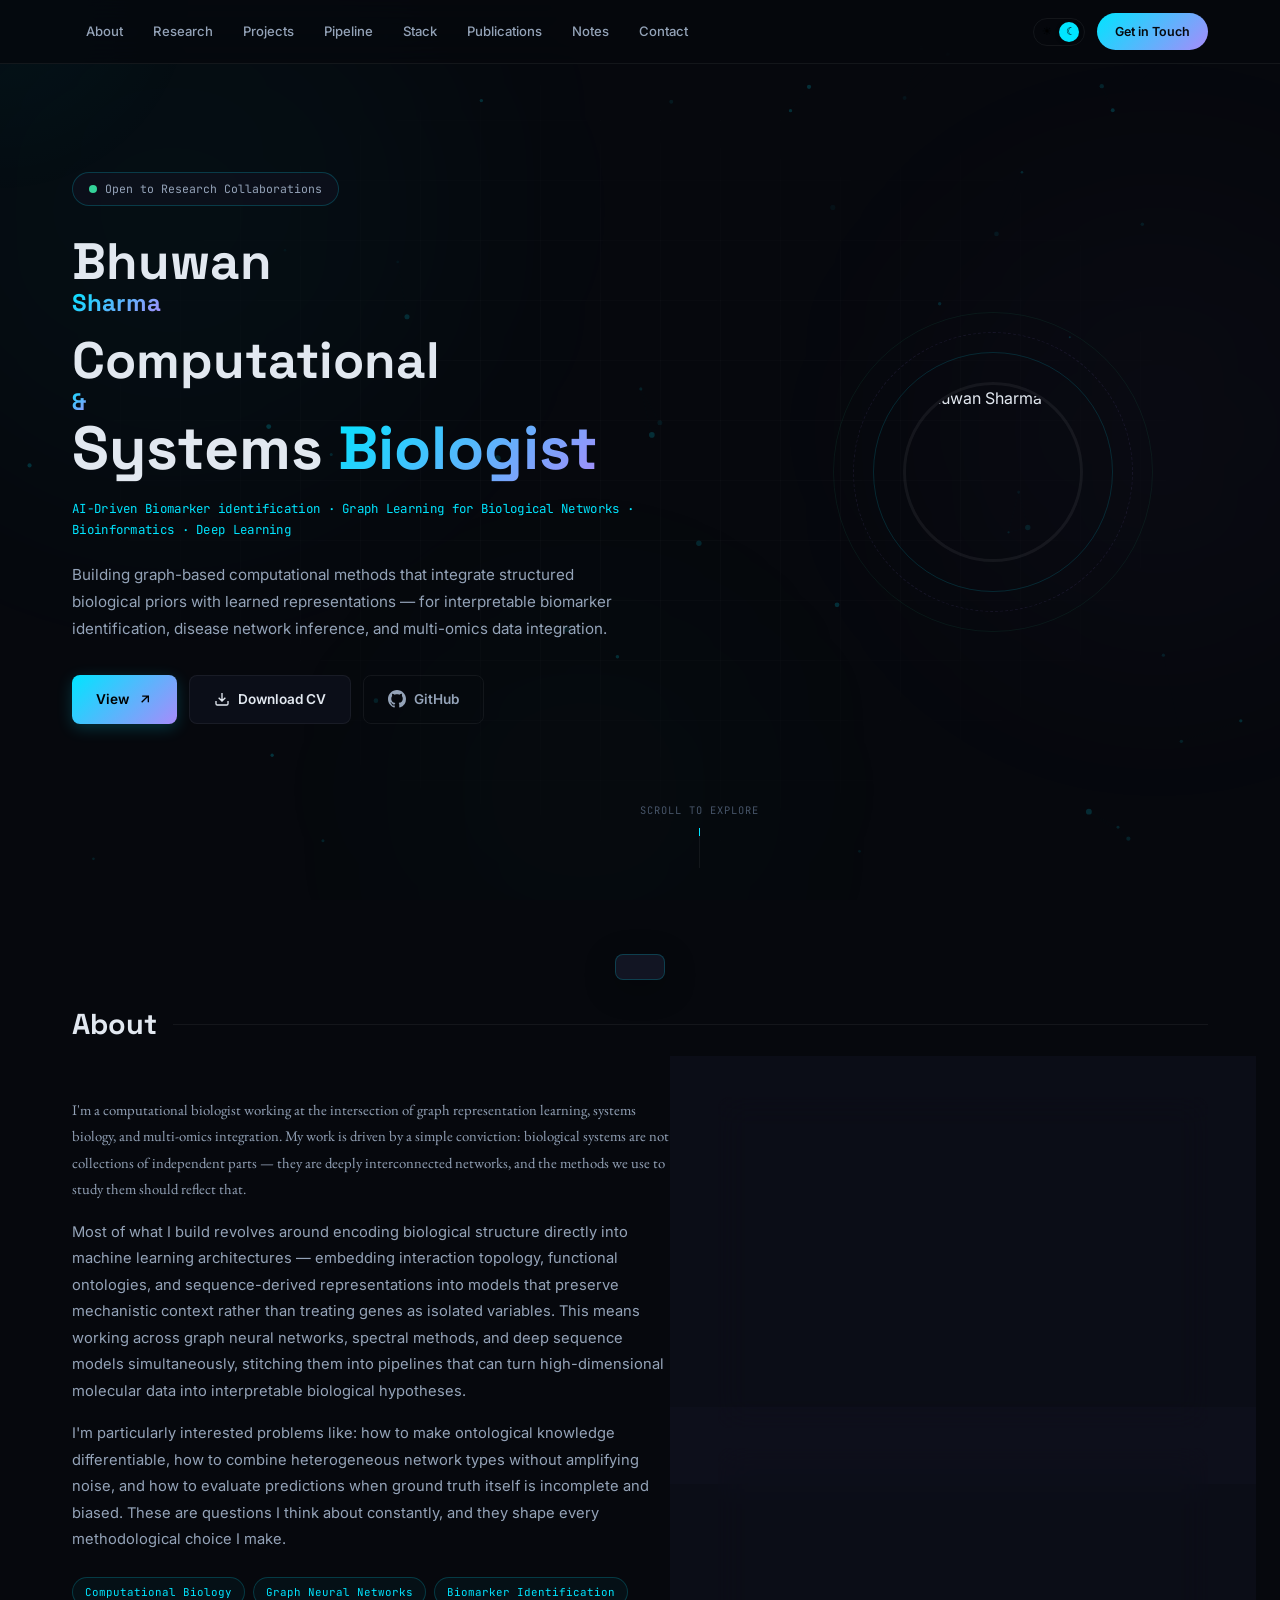
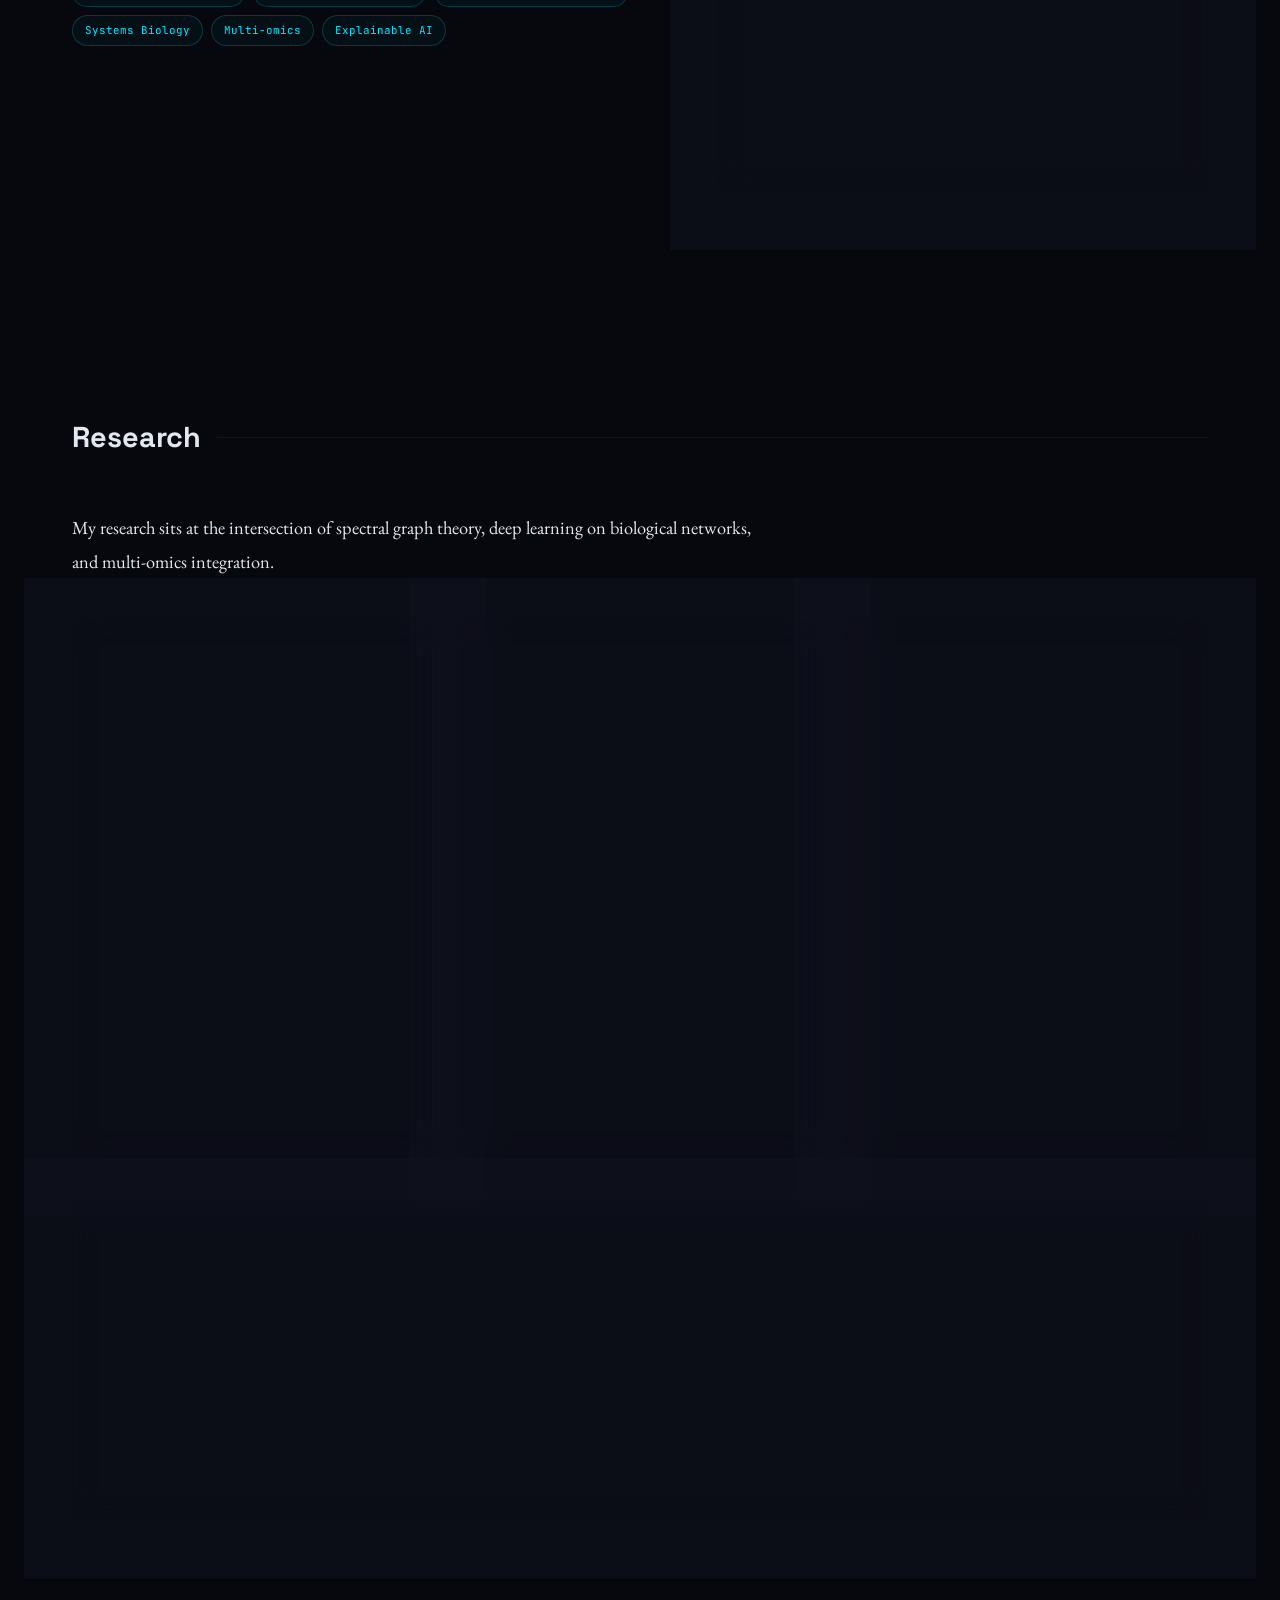
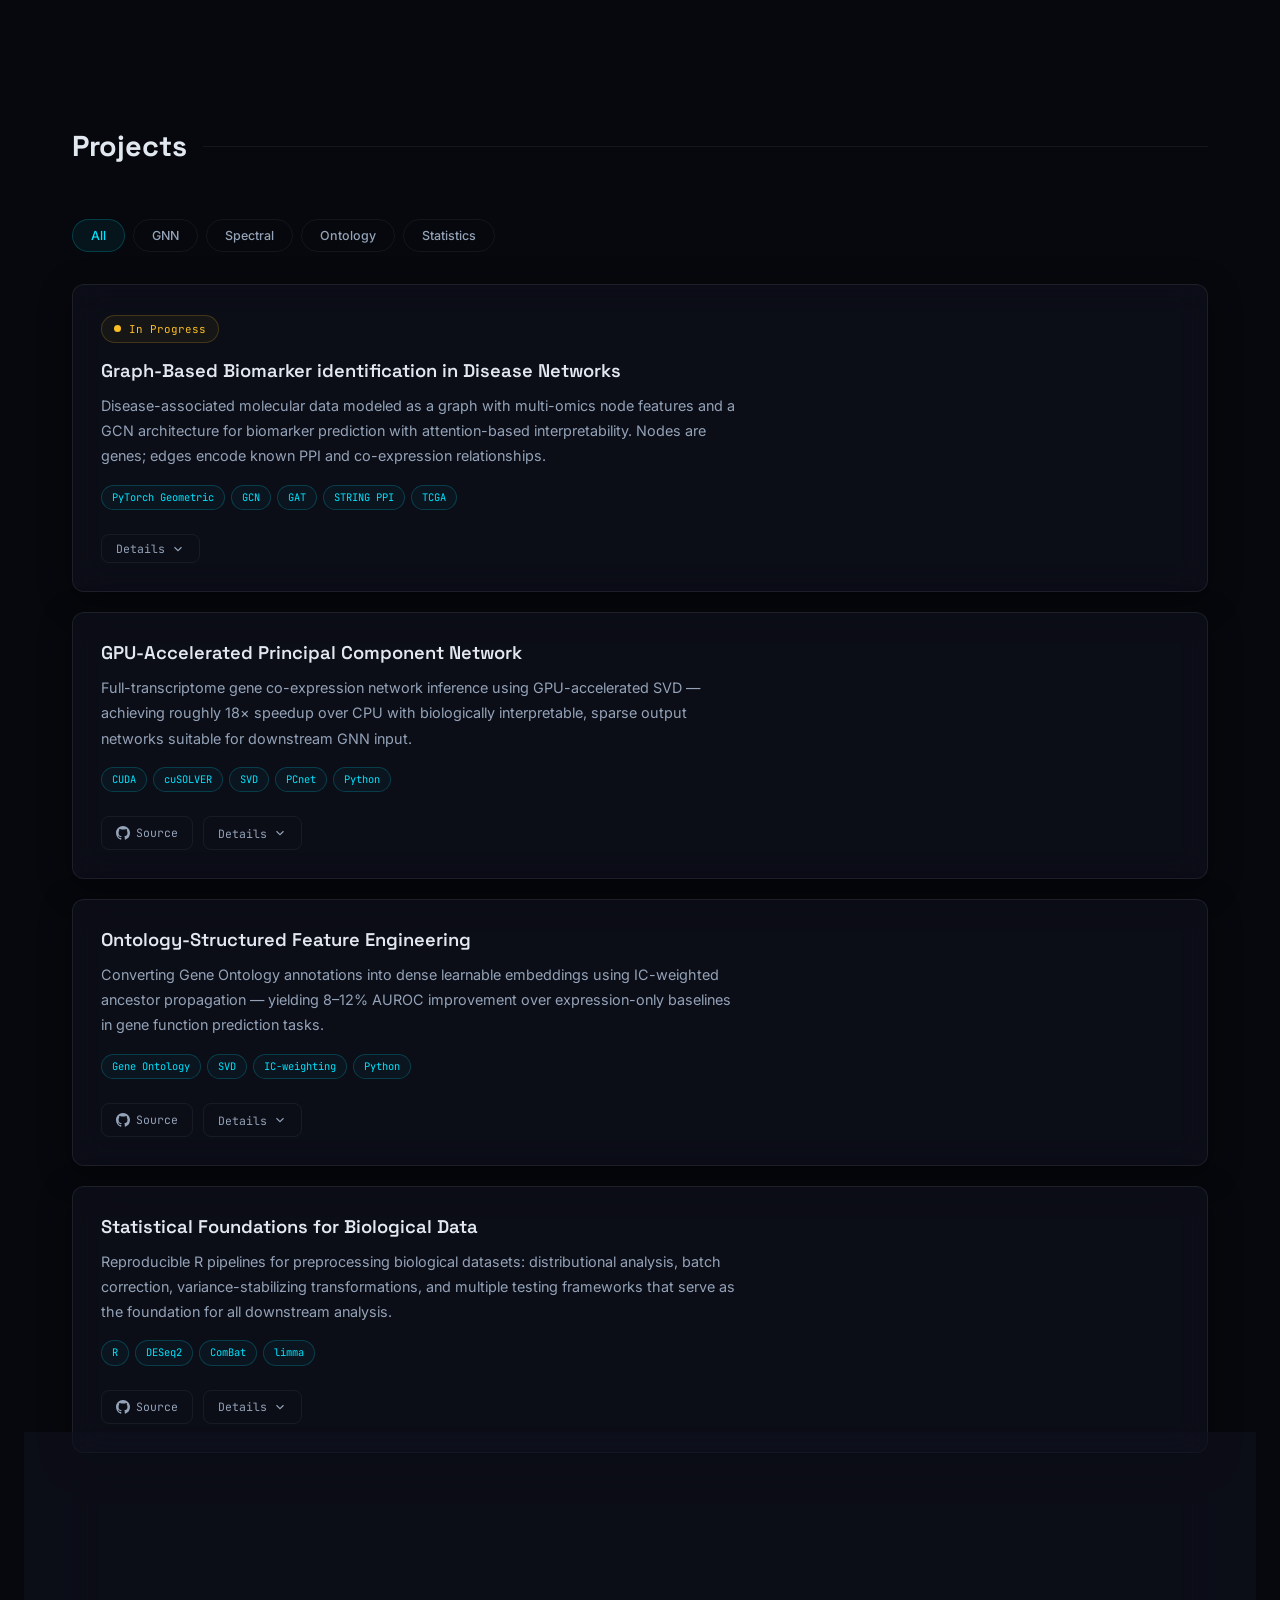
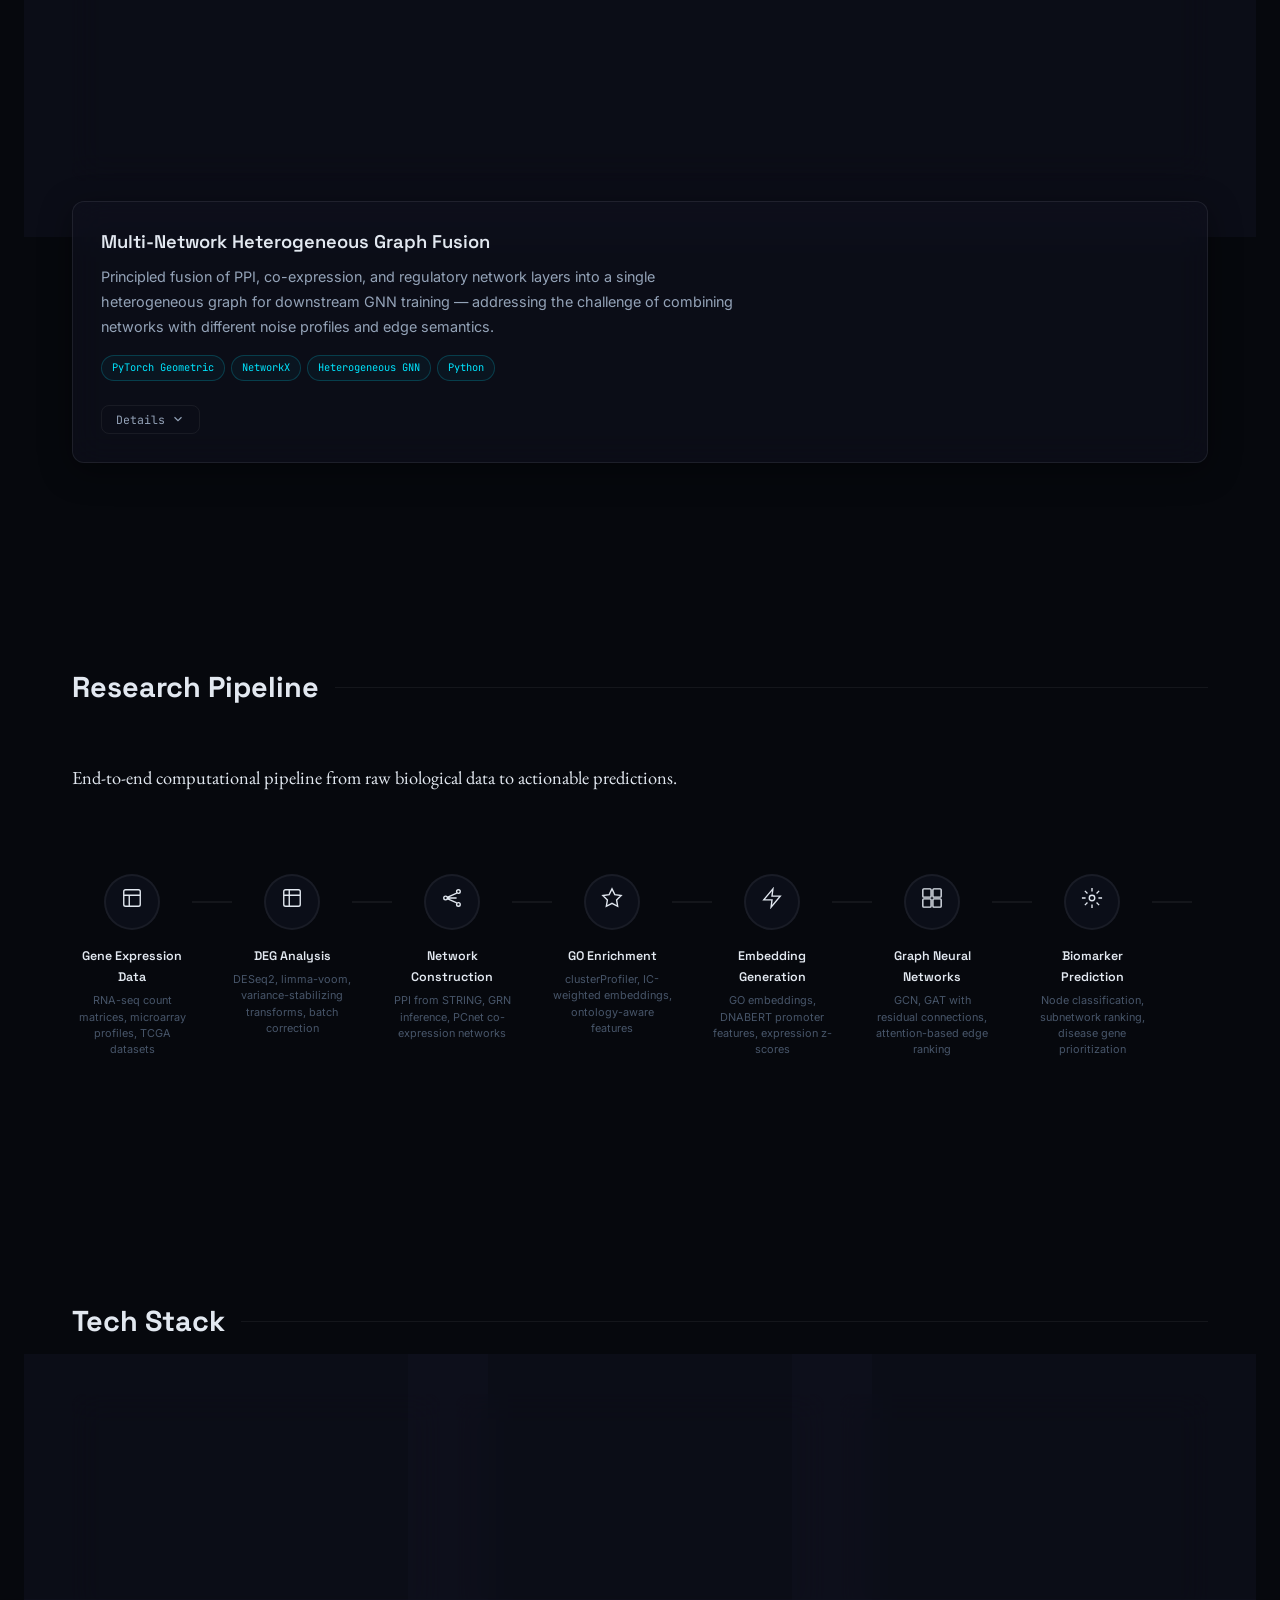
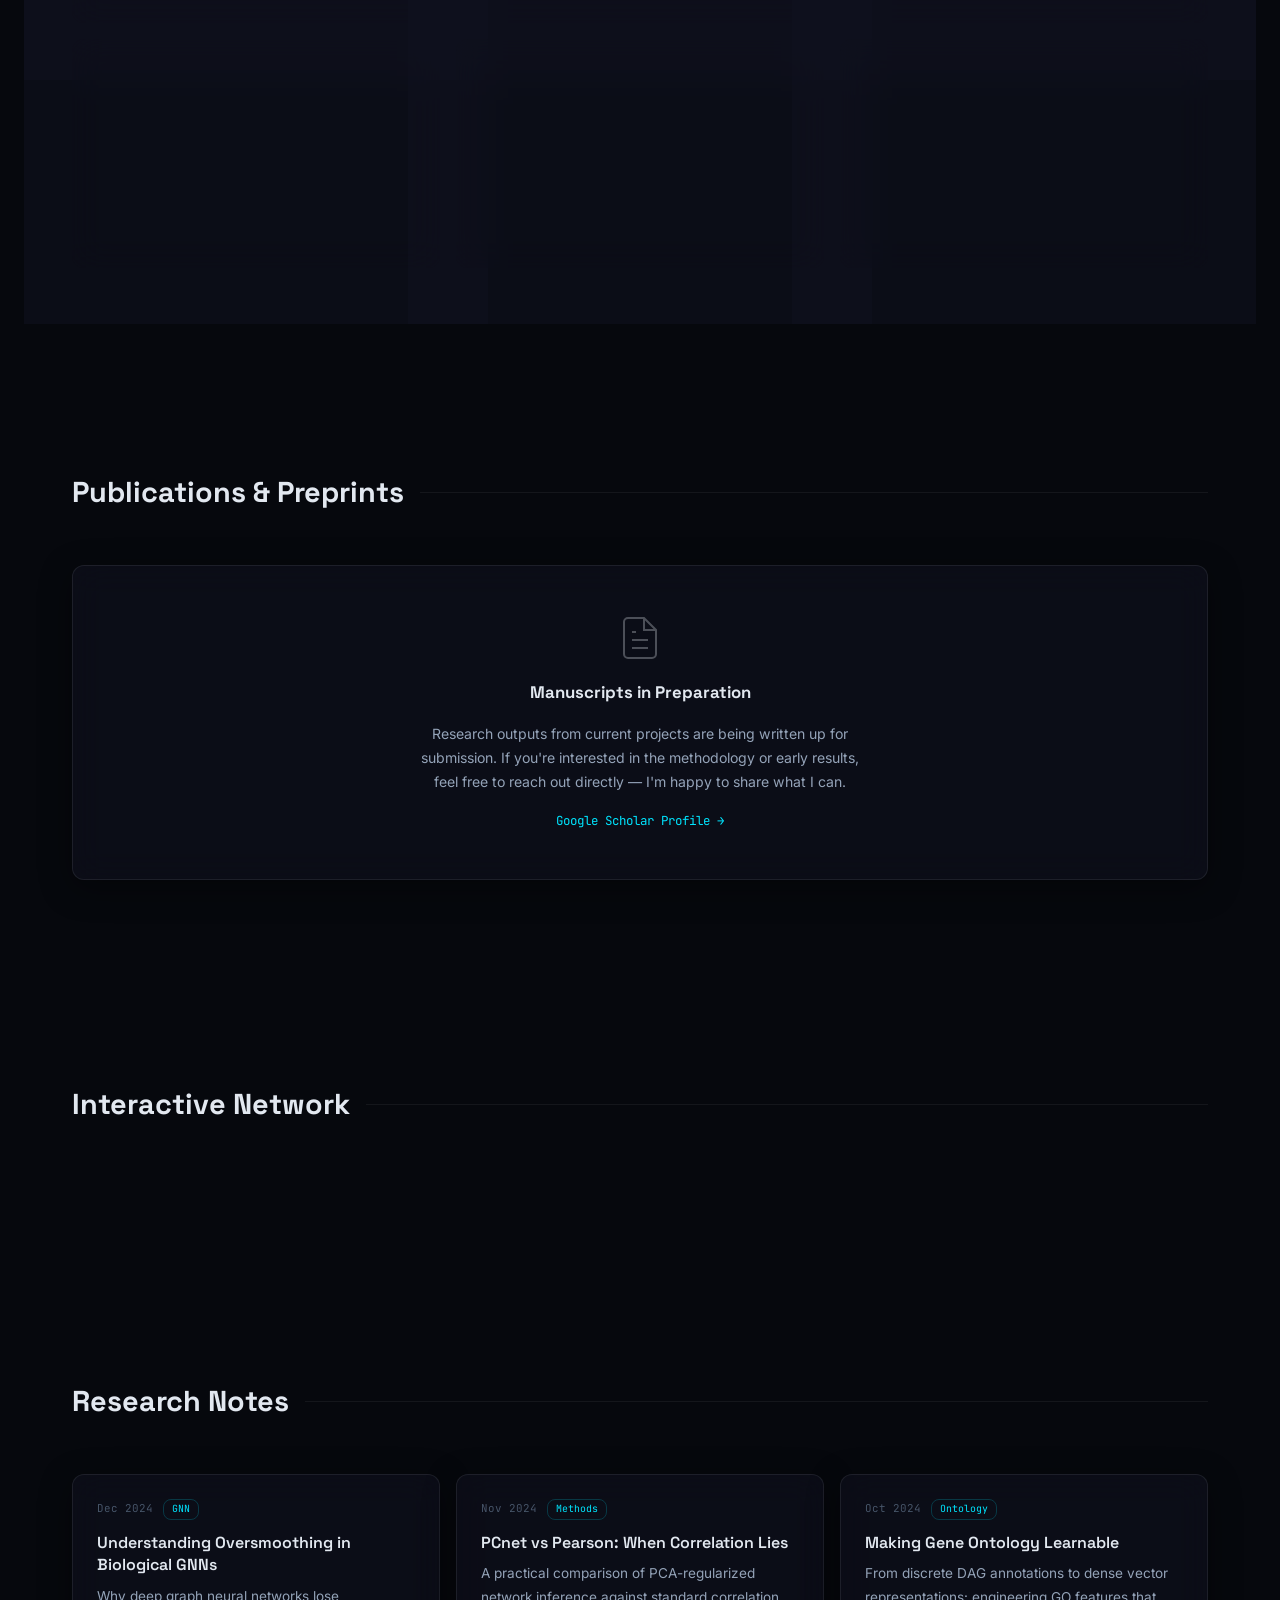
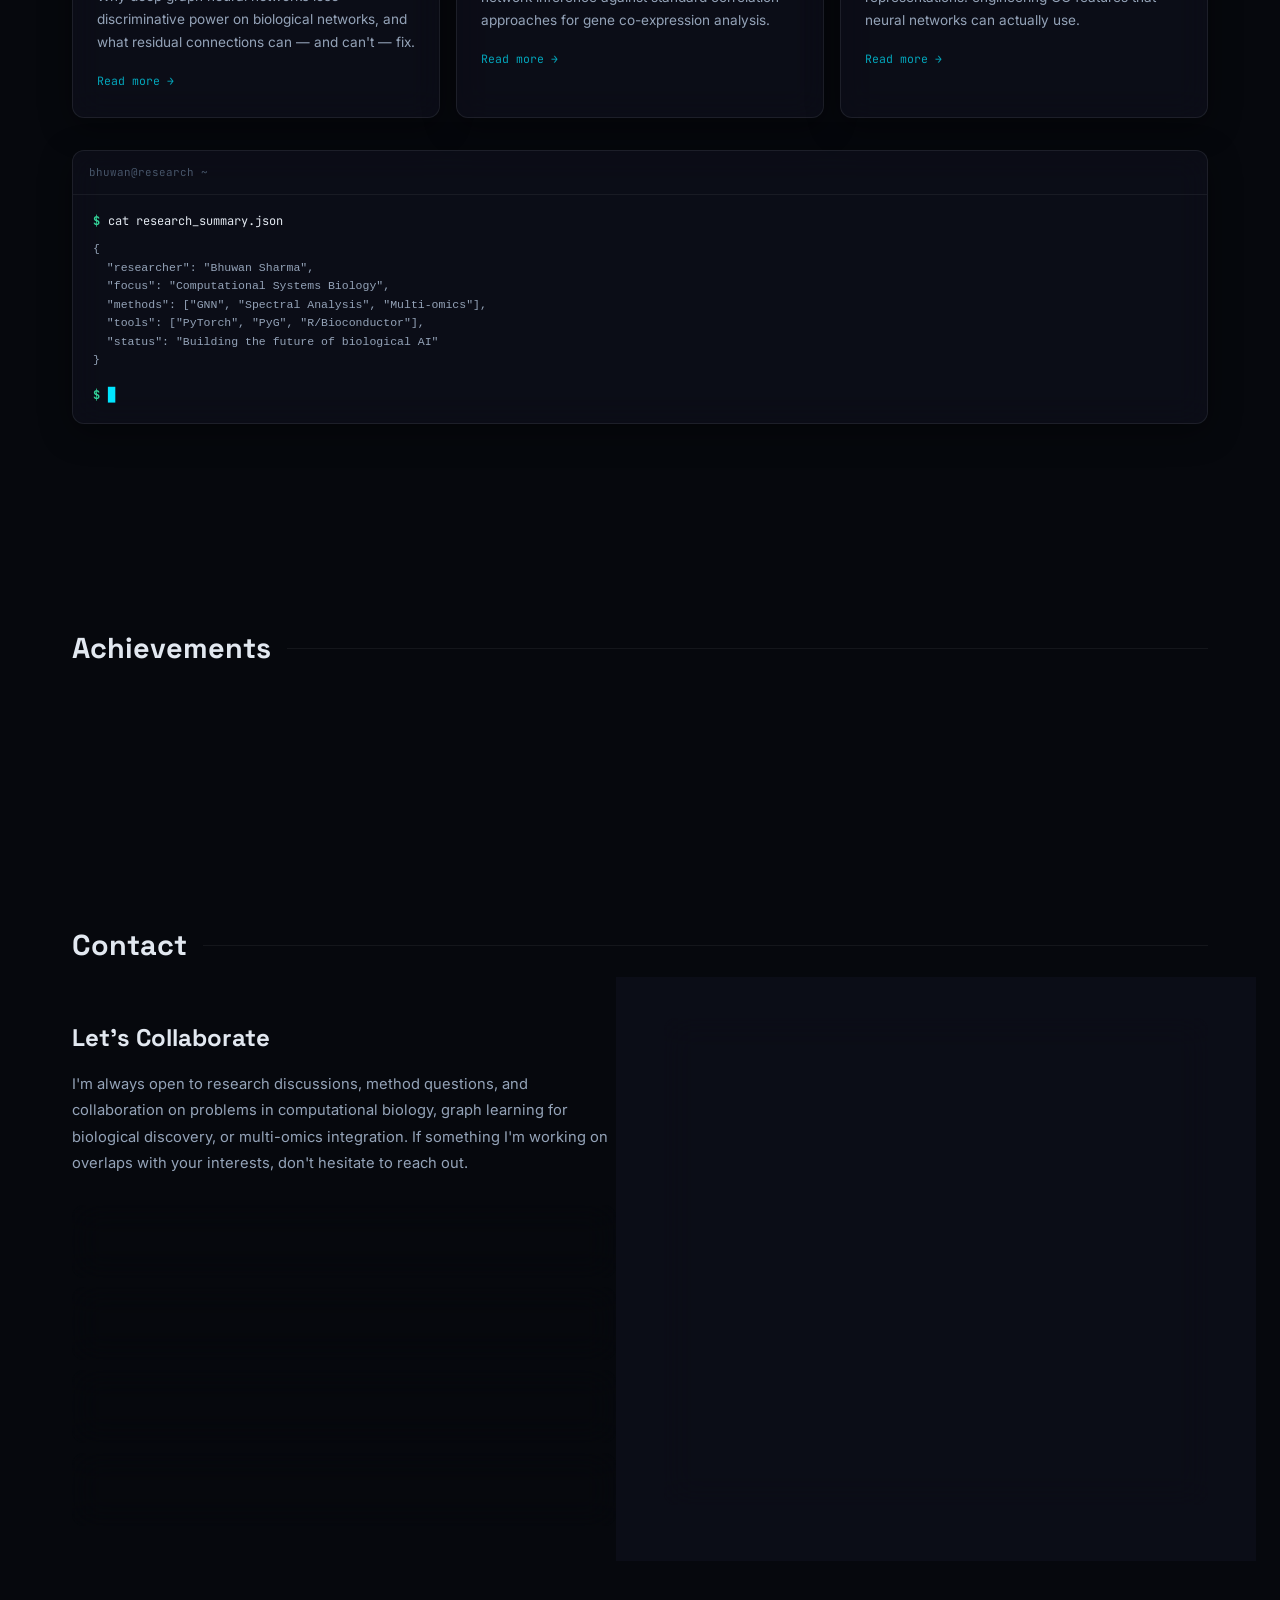
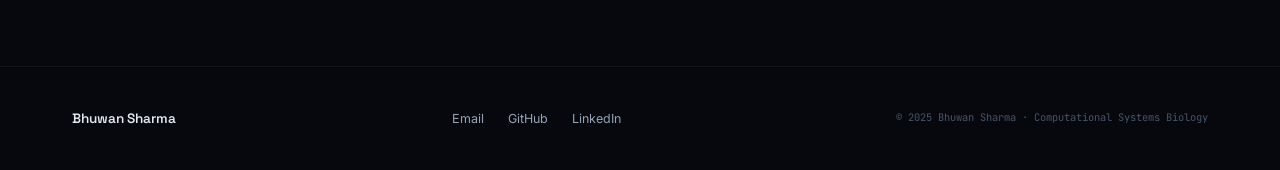
==== index.html @ a0f792cb "Update index.html" ====
<!DOCTYPE html>
<html lang="en" data-theme="dark">
<head>
    <meta charset="UTF-8"/>
    <meta name="viewport" content="width=device-width, initial-scale=1.0"/>
    <meta name="description" content="Bhuwan Sharma — Computational Systems Biology researcher specializing in graph neural networks, biomarker identification, and AI-driven biological network analysis."/>
    <meta name="keywords" content="computational biology, bioinformatics, graph neural networks, biomarker identification, systems biology, AI, deep learning"/>
    <meta name="author" content="Bhuwan Sharma"/>
    <meta content="Bhuwan Sharma — Computational & Systems Biology"/>
    <meta property="og:description" content="AI-Driven Biomarker identification · Graph Learning for Biological Networks · Bioinformatics × Deep Learning"/>
    <meta property="og:type" content="website"/>
    <link rel="canonical" href="https://bhuwanshar.github.io/Portfolio/index.html">
    <meta name="twitter:card" content="summary_large_image"/>
    <title>Bhuwan Sharma — Computational & Systems Biology</title>
    
    <link
        rel="icon"
        href='data:image/svg+xml,<svg xmlns="http://www.w3.org/2000/svg" viewBox="0 0 64 64"><defs><linearGradient id="g" x1="0%25" y1="0%25" x2="100%25" y2="100%25"><stop offset="0%25" stop-color="%2300e5ff"/><stop offset="100%25" stop-color="%237c3aed"/></linearGradient></defs><polygon points="32,6 52,18 52,46 32,58 12,46 12,18" fill="none" stroke="url(%23g)" stroke-width="4"/></svg>'
    />
    <link rel="preconnect" href="https://fonts.googleapis.com">
    <link rel="preconnect" href="https://fonts.gstatic.com" crossorigin>
    <link href="https://fonts.googleapis.com/css2?family=Space+Grotesk:wght@300;400;500;600;700&family=Inter:wght@300;400;500;600;700&family=JetBrains+Mono:wght@300;400;500&family=EB+Garamond:ital,wght@0,400;0,500;0,600;1,400&display=swap" rel="stylesheet">
    <link rel="stylesheet" href="style.css"/>
</head>
<body>


<canvas id="networkCanvas"></canvas>


<div class="cursor-glow" id="cursorGlow"></div>

<!-- NAV -->
<nav class="nav" id="mainNav">
    <div class="nav-inner">
        <div class="nav-links" id="navLinks">
            <a href="#about" data-section="about">About</a>
            <a href="#research" data-section="research">Research</a>
            <a href="#projects" data-section="projects">Projects</a>
            <a href="#pipeline" data-section="pipeline">Pipeline</a>
            <a href="#techstack" data-section="techstack">Stack</a>
            <a href="#publications" data-section="publications">Publications</a>
            <a href="#blog" data-section="blog">Notes</a>
            <a href="#contact" data-section="contact">Contact</a>
        </div>
        <div class="nav-actions">
            <button class="theme-toggle" id="themeToggle" aria-label="Toggle theme">
                <span class="toggle-track">
                    <span class="toggle-sun">☀</span>
                    <span class="toggle-moon">☾</span>
                    <span class="toggle-thumb" id="toggleThumb"></span>
                </span>
            </button>
            <a href="#contact" class="nav-cta">Get in Touch</a>
            <button class="hamburger" id="hamburger" aria-label="Toggle menu">
                <span></span><span></span><span></span>
            </button>
        </div>
    </div>
</nav>


<section class="hero" id="hero">
    <div class="hero-bg-effects">
        <div class="hero-gradient-orb orb-1"></div>
        <div class="hero-gradient-orb orb-2"></div>
        <div class="hero-gradient-orb orb-3"></div>
        <div class="hero-grid-overlay"></div>
    </div>
    <div class="hero-inner">
        <div class="hero-content">
            <div class="hero-badge">
                <span class="badge-dot"></span>
                <span class="badge-text">Open to Research Collaborations</span>
            </div>
            <h1 class ="hero-title">
                <span class="title-line title-line-1"> Bhuwan </span>
                <span class="title-accent"> Sharma </span>
            </h1>
                
            <h2 class="hero-title">
                <span class="title-line title-line-1">Computational </span>
                <span class="title-accent"> & </span></span>
                <span class="title-line title-line-2">Systems <span class="title-accent">Biologist</span>
            </h2>
            <p class="hero-subtitle">
                AI-Driven Biomarker identification · Graph Learning for Biological Networks · Bioinformatics · Deep Learning
            </p>
            <p class="hero-desc">
                Building graph-based computational methods that integrate structured biological
                priors with learned representations — for interpretable biomarker identification,
                disease network inference, and multi-omics data integration.
            </p>
            <div class="hero-actions">
                <a href="#projects" class="btn btn-primary">
                    <span>View </span>
                    <svg width="16" height="16" viewBox="0 0 24 24" fill="none" stroke="currentColor" stroke-width="2"><path d="M7 17l9.2-9.2M17 17V7.8H7.8"/></svg>
                </a>
                <a href="#" class="btn btn-secondary" id="downloadCV">
                    <svg width="16" height="16" viewBox="0 0 24 24" fill="none" stroke="currentColor" stroke-width="2"><path d="M21 15v4a2 2 0 01-2 2H5a2 2 0 01-2-2v-4M7 10l5 5 5-5M12 15V3"/></svg>
                    <span>Download CV</span>
                </a>
                <a href="https://github.com/BhuwanShar" target="_blank" rel="noopener" class="btn btn-ghost">
                    <svg width="18" height="18" viewBox="0 0 24 24" fill="currentColor"><path d="M12 0C5.37 0 0 5.37 0 12c0 5.31 3.435 9.795 8.205 11.385.6.105.825-.255.825-.57 0-.285-.015-1.23-.015-2.235-3.015.555-3.795-.735-4.035-1.41-.135-.345-.72-1.41-1.23-1.695-.42-.225-1.02-.78-.015-.795.945-.015 1.62.87 1.845 1.23 1.08 1.815 2.805 1.305 3.495.99.105-.78.42-1.305.765-1.605-2.67-.3-5.46-1.335-5.46-5.925 0-1.305.465-2.385 1.23-3.225-.12-.3-.54-1.53.12-3.18 0 0 1.005-.315 3.3 1.23.96-.27 1.98-.405 3-.405s2.04.135 3 .405c2.295-1.56 3.3-1.23 3.3-1.23.66 1.65.24 2.88.12 3.18.765.84 1.23 1.905 1.23 3.225 0 4.605-2.805 5.625-5.475 5.925.435.375.81 1.095.81 2.22 0 1.605-.015 2.895-.015 3.3 0 .315.225.69.825.57A12.02 12.02 0 0024 12c0-6.63-5.37-12-12-12z"/></svg>
                    <span>GitHub</span>
                </a>
            </div>
            <!-- <div class="hero-stats">
                <div class="stat-item">
                    <span class="stat-number" data-count="5">0</span><span class="stat-plus">+</span>
                    <span class="stat-label">Projects</span>
                </div>
                <div class="stat-item">
                    <span class="stat-number" data-count="">0</span><span class="stat-plus">+</span>
                    <span class="stat-label">Technologies</span>
                </div>
                <div class="stat-item">
                    <span class="stat-number" data-count="3">0</span><span class="stat-plus">+</span>
                    <span class="stat-label">Focus Areas</span>
                </div>
            </div> -->
        </div>
        <div class="hero-visual">
            <div class="hero-photo-container">
                <div class="photo-ring ring-1"></div>
                <div class="photo-ring ring-2"></div>
                <div class="photo-ring ring-3"></div>
                <img src="https://avatars.githubusercontent.com/BhuwanShar"
                     alt="Bhuwan Sharma"
                     class="hero-photo"
                     id="heroPhoto"
                     loading="eager"/>
                <div class="photo-fallback" id="photoFallback">BS</div>
        </div>
    </div>
    <div class="scroll-indicator" id="scrollIndicator">
        <span class="scroll-text">Scroll to explore</span>
        <div class="scroll-line"><div class="scroll-dot"></div></div>
    </div>
</section>

<!-- ABOUT -->
<section class="section" id="about">
    <div class="section-header">
        <h2 class="section-title">About</h2>
        <div class="section-line"></div>
    </div>
    <div class="section-content">
        <div class="about-grid">
            <div class="about-text">
                <p class="about-lead">
                    I'm a computational biologist working at the intersection of graph representation learning, 
                    systems biology, and multi-omics integration. My work is driven by a simple conviction: 
                    biological systems are not collections of independent parts — they are deeply interconnected 
                    networks, and the methods we use to study them should reflect that.
                </p>
                <p>
                    Most of what I build revolves around encoding biological structure directly into machine 
                    learning architectures — embedding interaction topology, functional ontologies, and 
                    sequence-derived representations into models that preserve mechanistic context rather than 
                    treating genes as isolated variables. This means working across graph neural networks, 
                    spectral methods, and deep sequence models simultaneously, stitching them into pipelines 
                    that can turn high-dimensional molecular data into interpretable biological hypotheses.
                </p>
                <p>
                    I'm particularly interested problems like: how to make ontological knowledge 
                    differentiable, how to combine heterogeneous network types without amplifying noise, 
                    and how to evaluate predictions when ground truth itself is incomplete and biased. 
                    These are questions I think about constantly, and they shape every methodological choice 
                    I make.
                </p>
                <div class="about-tags">
                    <span class="tag">Computational Biology</span>
                    <span class="tag">Graph Neural Networks</span>
                    <span class="tag">Biomarker Identification</span>
                    <span class="tag">Systems Biology</span>
                    <span class="tag">Multi-omics</span>
                    <span class="tag">Explainable AI</span>
                </div>
            </div>
            <div class="about-sidebar">
                <div class="education-card glass-card">
                    <h3 class="card-title">
                        <svg width="18" height="18" viewBox="0 0 24 24" fill="none" stroke="currentColor" stroke-width="2"><path d="M22 10v6M2 10l10-5 10 5-10 5z"/><path d="M6 12v5c0 1.1 2.7 3 6 3s6-1.9 6-3v-5"/></svg>
                        Education
                    </h3>
                    <div class="edu-timeline">
                        <div class="edu-entry">
                            <div class="edu-dot"></div>
                            <div class="edu-info">
                                <span class="edu-period">2023 — 2025</span>
                                <span class="edu-title">M.Sc. Bioinformatics</span>
                                <span class="edu-place">University of North Bengal</span>
                                <span class="edu-desc">Computational systems biology · ML for biological data · Graph-based inference</span>
                            </div>
                        </div>
                        <div class="edu-entry">
                            <div class="edu-dot"></div>
                            <div class="edu-info">
                                <span class="edu-period">2020 — 2023</span>
                                <span class="edu-title">B.Sc. Zoology (Hons.)</span>
                                <span class="edu-place">Kalimpong College, NBU</span>
                                <span class="edu-desc">CGPA 7.64 · Molecular biology · Genetics · Biochemistry</span>
                            </div>
                        </div>
                    </div>
                </div>
                <div class="interests-card glass-card">
                    <h3 class="card-title">
                        <svg width="18" height="18" viewBox="0 0 24 24" fill="none" stroke="currentColor" stroke-width="2"><circle cx="12" cy="12" r="10"/><path d="M12 16v-4M12 8h.01"/></svg>
                        Research Interests
                    </h3>
                    <ul class="interest-items">
                        <li>
                            <span class="interest-arrow">→</span>
                            Graph neural networks for biological network analysis
                        </li>
                        <li>
                            <span class="interest-arrow">→</span>
                            Spectral methods &amp; Laplacian-based network inference
                        </li>
                        <li>
                            <span class="interest-arrow">→</span>
                            Multi-omics data integration &amp; biomarker identification
                        </li>
                        <li>
                            <span class="interest-arrow">→</span>
                            Ontology-driven feature construction
                        </li>
                        <li>
                            <span class="interest-arrow">→</span>
                            Oversmoothing in deep GNNs on biological graphs
                        </li>
                        <li>
                            <span class="interest-arrow">→</span>
                            Causal inference in observational multi-omics data
                        </li>
                    </ul>
                </div>
            </div>
        </div>
    </div>
</section>

<!-- RESEARCH -->
<section class="section" id="research">
    <div class="section-header">
        <h2 class="section-title">Research</h2>
        <div class="section-line"></div>
    </div>
    <div class="section-content">
        <p class="section-lead">
            My research sits at the intersection of spectral graph theory,
            deep learning on biological networks, and multi-omics integration.
        </p>
        <div class="research-cards">
            <article class="research-card glass-card">
                <div class="rc-header">
                    <div class="rc-icon-wrap">
                        <svg width="24" height="24" viewBox="0 0 24 24" fill="none" stroke="currentColor" stroke-width="1.5"><circle cx="12" cy="12" r="3"/><circle cx="5" cy="6" r="2"/><circle cx="19" cy="6" r="2"/><circle cx="5" cy="18" r="2"/><circle cx="19" cy="18" r="2"/><path d="M7 7l3 3M14 9l3-2M7 17l3-3M14 15l3 2"/></svg>
                    </div>
                    <h3>Graph-Based Biomarker Identification</h3>
                </div>
                <p>
                    Disease mechanisms rarely arise from single-gene perturbations — they emerge from 
                    coordinated disruptions across interacting molecular networks. I model disease-associated 
                    molecular data as graphs where nodes carry multi-omics features and edges encode known 
                    biological interactions: protein-protein, regulatory, and co-expression.
                </p>
                <p>
                    A GCN architecture learns node-level representations that integrate expression features, 
                    ontology embeddings, and sequence-level information. Attention weights surface which 
                    interactions are driving predictions, turning a classification output into a biological 
                    hypothesis worth testing.
                </p>
                <div class="rc-tags">
                    <span>GCN</span><span>PPI Networks</span><span>Attention</span><span>Multi-omics</span>
                </div>
            </article>

            <article class="research-card glass-card">
                <div class="rc-header">
                    <div class="rc-icon-wrap">
                        <svg width="24" height="24" viewBox="0 0 24 24" fill="none" stroke="currentColor" stroke-width="1.5"><path d="M3 3v18h18"/><path d="M7 16l4-8 4 4 5-9"/></svg>
                    </div>
                    <h3>Spectral Network Inference</h3>
                </div>
                <p>
                    Standard correlation-based gene network construction conflates direct regulatory 
                    relationships with indirect, transitive associations — producing dense, noisy graphs 
                    that are hard to interpret and harder to scale. PCA-regularized approaches project 
                    the correlation structure onto lower-dimensional subspaces, discarding technical noise 
                    and recovering sparser, more biologically coherent networks.
                </p>
                <div class="rc-tags">
                    <span>SVD</span><span>PCnet</span><span>Spectral Methods</span><span>GPU</span>
                </div>
            </article>

            <article class="research-card glass-card">
                <div class="rc-header">
                    <div class="rc-icon-wrap">
                        <svg width="24" height="24" viewBox="0 0 24 24" fill="none" stroke="currentColor" stroke-width="1.5"><path d="M12 2L2 7l10 5 10-5-10-5z"/><path d="M2 17l10 5 10-5"/><path d="M2 12l10 5 10-5"/></svg>
                    </div>
                    <h3>Ontology-Structured Representations</h3>
                </div>
                <p>
                    Gene Ontology annotations encode decades of curated biological knowledge — but as 
                    discrete hierarchical labels, they resist direct integration into gradient-based 
                    learning. Converting them into dense, semantically coherent vector representations 
                    requires IC-weighted ancestor propagation through the GO DAG, followed by 
                    dimensionality reduction that respects the original semantic hierarchy.
                </p>
                <div class="rc-tags">
                    <span>Gene Ontology</span><span>Embeddings</span><span>DAG</span><span>IC-weighting</span>
                </div>
            </article>
        </div>

        <div class="open-questions glass-card">
            <h3>
                <svg width="20" height="20" viewBox="0 0 24 24" fill="none" stroke="currentColor" stroke-width="2"><circle cx="12" cy="12" r="10"/><path d="M9.09 9a3 3 0 015.83 1c0 2-3 3-3 3"/><circle cx="12" cy="17" r=".5"/></svg>
                Open Questions I'm Thinking About
            </h3>
            <ol class="question-list">
                <li>How to encode hierarchical ontologies as differentiable graph structures for end-to-end learning</li>
                <li>Principled combination of multiple biological network types with different noise profiles</li>
                <li>Where oversmoothing in deep GNNs destroys discriminative signal on biological graphs</li>
                <li>Moving beyond correlation toward causal inference in observational multi-omics data</li>
                <li>Evaluation when ground truth labels are incomplete and biased toward well-studied genes</li>
            </ol>
        </div>
    </div>
</section>

<!-- PROJECTS -->
<section class="section" id="projects">
    <div class="section-header">
        <h2 class="section-title">Projects</h2>
        <div class="section-line"></div>
    </div>
    <div class="section-content">
        <div class="project-filters">
            <button class="filter-btn active" data-filter="all">All</button>
            <button class="filter-btn" data-filter="gnn">GNN</button>
            <button class="filter-btn" data-filter="spectral">Spectral</button>
            <button class="filter-btn" data-filter="ontology">Ontology</button>
            <button class="filter-btn" data-filter="statistics">Statistics</button>
        </div>

        <div class="projects-grid">

            <article class="project-card glass-card" data-tags="gnn" id="project-biomarker">
                <div class="pc-status">
                    <span class="status-indicator active"></span>
                    <span>In Progress</span>
                </div>
                <div class="pc-content">
                    <h3>Graph-Based Biomarker identification in Disease Networks</h3>
                    <p class="pc-desc">
                        Disease-associated molecular data modeled as a graph with multi-omics
                        node features and a GCN architecture for biomarker prediction with
                        attention-based interpretability. Nodes are genes; edges encode known
                        PPI and co-expression relationships.
                    </p>
                    <div class="pc-tech">
                        <span>PyTorch Geometric</span>
                        <span>GCN</span>
                        <span>GAT</span>
                        <span>STRING PPI</span>
                        <span>TCGA</span>
                    </div>
                    <div class="pc-details" id="details-biomarker">
                        <div class="detail-grid">
                            <div class="detail-block">
                                <h4>Approach</h4>
                                <p>Nodes are genes with multi-omics features (expression z-scores,
                                GO embeddings at 128d, DNABERT promoter embeddings projected to 128d).
                                Edges come from STRING PPI (confidence ≥ 700) combined with PCnet-inferred
                                co-expression links. A 3-layer GCN with residual connections and
                                GAT-style attention ranks edges by biological importance.</p>
                            </div>
                            <div class="detail-block">
                                <h4>Current Status</h4>
                                <p>Data integration pipeline complete. Baseline GCN trained with
                                measurable improvement over non-graph baselines. Currently working on
                                attention-based interpretation to surface biologically meaningful subnetworks.</p>
                            </div>
                            <div class="detail-block limitation">
                                <h4>Open Questions</h4>
                                <p>Handling missing modalities gracefully; evaluation bias toward well-studied
                                disease genes; attention scalability on graphs with more than 100K edges.</p>
                            </div>
                        </div>
                    </div>
                </div>
                <div class="pc-actions">
                    <button class="expand-btn" data-target="details-biomarker">
                        <span>Details</span>
                        <svg width="14" height="14" viewBox="0 0 24 24" fill="none" stroke="currentColor" stroke-width="2"><path d="M6 9l6 6 6-6"/></svg>
                    </button>
                </div>
            </article>

            <article class="project-card glass-card" data-tags="spectral">
                <div class="pc-content">
                    <h3>GPU-Accelerated Principal Component Network</h3>
                    <p class="pc-desc">
                        Full-transcriptome gene co-expression network inference using
                        GPU-accelerated SVD — achieving roughly 18× speedup over CPU with
                        biologically interpretable, sparse output networks suitable for
                        downstream GNN input.
                    </p>
                    <div class="pc-tech">
                        <span>CUDA</span>
                        <span>cuSOLVER</span>
                        <span>SVD</span>
                        <span>PCnet</span>
                        <span>Python</span>
                    </div>
                    <div class="pc-details" id="details-pcnet">
                        <div class="detail-grid">
                            <div class="detail-block">
                                <h4>Problem</h4>
                                <p>Gene co-expression network inference scales as O(n²) in edges
                                and O(n³) in SVD computation, making full-transcriptome analysis
                                (≥20K genes) impractical on CPU hardware.</p>
                            </div>
                            <div class="detail-block">
                                <h4>Approach</h4>
                                <p>GPU-accelerated SVD via cuSOLVER, retaining top-k components
                                explaining over 95% of variance. Reconstructing the reduced
                                correlation matrix suppresses noise; mutual rank thresholding
                                produces sparse, biologically interpretable networks.</p>
                            </div>
                            <div class="detail-block">
                                <h4>Results</h4>
                                <p>~18× speedup over CPU SVD at 15K × 500 dimensions. Full human
                                transcriptome network inference in under 4 minutes on RTX 3090.
                                Recovered known pathway structure (KEGG) with higher precision than
                                standard Pearson correlation networks.</p>
                            </div>
                            <div class="detail-block limitation">
                                <h4>Limitations</h4>
                                <p>GPU memory caps effective matrix size (~25K genes). The linear PCA
                                assumption misses nonlinear regulatory relationships.</p>
                            </div>
                        </div>
                    </div>
                </div>
                <div class="pc-actions">
                    <a href="https://github.com/BhuwanShar" target="_blank" rel="noopener" class="action-link">
                        <svg width="14" height="14" viewBox="0 0 24 24" fill="currentColor"><path d="M12 0C5.37 0 0 5.37 0 12c0 5.31 3.435 9.795 8.205 11.385.6.105.825-.255.825-.57 0-.285-.015-1.23-.015-2.235-3.015.555-3.795-.735-4.035-1.41-.135-.345-.72-1.41-1.23-1.695-.42-.225-1.02-.78-.015-.795.945-.015 1.62.87 1.845 1.23 1.08 1.815 2.805 1.305 3.495.99.105-.78.42-1.305.765-1.605-2.67-.3-5.46-1.335-5.46-5.925 0-1.305.465-2.385 1.23-3.225-.12-.3-.54-1.53.12-3.18 0 0 1.005-.315 3.3 1.23.96-.27 1.98-.405 3-.405s2.04.135 3 .405c2.295-1.56 3.3-1.23 3.3-1.23.66 1.65.24 2.88.12 3.18.765.84 1.23 1.905 1.23 3.225 0 4.605-2.805 5.625-5.475 5.925.435.375.81 1.095.81 2.22 0 1.605-.015 2.895-.015 3.3 0 .315.225.69.825.57A12.02 12.02 0 0024 12c0-6.63-5.37-12-12-12z"/></svg>
                        Source
                    </a>
                    <button class="expand-btn" data-target="details-pcnet">
                        <span>Details</span>
                        <svg width="14" height="14" viewBox="0 0 24 24" fill="none" stroke="currentColor" stroke-width="2"><path d="M6 9l6 6 6-6"/></svg>
                    </button>
                </div>
            </article>

            <article class="project-card glass-card" data-tags="ontology">
                <div class="pc-content">
                    <h3>Ontology-Structured Feature Engineering</h3>
                    <p class="pc-desc">
                        Converting Gene Ontology annotations into dense learnable embeddings
                        using IC-weighted ancestor propagation — yielding 8–12% AUROC improvement
                        over expression-only baselines in gene function prediction tasks.
                    </p>
                    <div class="pc-tech">
                        <span>Gene Ontology</span>
                        <span>SVD</span>
                        <span>IC-weighting</span>
                        <span>Python</span>
                    </div>
                    <div class="pc-details" id="details-ontology">
                        <div class="detail-grid">
                            <div class="detail-block">
                                <h4>Problem</h4>
                                <p>GO annotations (~45K terms) exist as discrete hierarchical labels.
                                Naive one-hot encoding ignores parent-child relationships and produces
                                extremely sparse vectors unsuitable for gradient-based learning.</p>
                            </div>
                            <div class="detail-block">
                                <h4>Approach</h4>
                                <p>Ancestor propagation up the GO DAG captures implicit parent terms.
                                IC-weighted encoding downweights uninformative high-level terms.
                                SVD then produces dense 128-dimensional GO embeddings per gene that
                                preserve semantic relationships.</p>
                            </div>
                            <div class="detail-block">
                                <h4>Results</h4>
                                <p>8–12% AUROC improvement over expression-only baselines. UMAP
                                projection shows meaningful clustering by biological process.
                                Nearest-neighbor analysis recovers known functional modules with
                                higher recall than GO term overlap approaches.</p>
                            </div>
                            <div class="detail-block limitation">
                                <h4>Limitations</h4>
                                <p>Annotation quality varies significantly by organism. The SVD approach 
                                assumes linear structure — GNN-based methods may better capture full DAG topology.</p>
                            </div>
                        </div>
                    </div>
                </div>
                <div class="pc-actions">
                    <a href="https://github.com/BhuwanShar" target="_blank" rel="noopener" class="action-link">
                        <svg width="14" height="14" viewBox="0 0 24 24" fill="currentColor"><path d="M12 0C5.37 0 0 5.37 0 12c0 5.31 3.435 9.795 8.205 11.385.6.105.825-.255.825-.57 0-.285-.015-1.23-.015-2.235-3.015.555-3.795-.735-4.035-1.41-.135-.345-.72-1.41-1.23-1.695-.42-.225-1.02-.78-.015-.795.945-.015 1.62.87 1.845 1.23 1.08 1.815 2.805 1.305 3.495.99.105-.78.42-1.305.765-1.605-2.67-.3-5.46-1.335-5.46-5.925 0-1.305.465-2.385 1.23-3.225-.12-.3-.54-1.53.12-3.18 0 0 1.005-.315 3.3 1.23.96-.27 1.98-.405 3-.405s2.04.135 3 .405c2.295-1.56 3.3-1.23 3.3-1.23.66 1.65.24 2.88.12 3.18.765.84 1.23 1.905 1.23 3.225 0 4.605-2.805 5.625-5.475 5.925.435.375.81 1.095.81 2.22 0 1.605-.015 2.895-.015 3.3 0 .315.225.69.825.57A12.02 12.02 0 0024 12c0-6.63-5.37-12-12-12z"/></svg>
                        Source
                    </a>
                    <button class="expand-btn" data-target="details-ontology">
                        <span>Details</span>
                        <svg width="14" height="14" viewBox="0 0 24 24" fill="none" stroke="currentColor" stroke-width="2"><path d="M6 9l6 6 6-6"/></svg>
                    </button>
                </div>
            </article>

            <article class="project-card glass-card" data-tags="statistics">
                <div class="pc-content">
                    <h3>Statistical Foundations for Biological Data</h3>
                    <p class="pc-desc">
                        Reproducible R pipelines for preprocessing biological datasets:
                        distributional analysis, batch correction, variance-stabilizing
                        transformations, and multiple testing frameworks that serve as the
                        foundation for all downstream analysis.
                    </p>
                    <div class="pc-tech">
                        <span>R</span>
                        <span>DESeq2</span>
                        <span>ComBat</span>
                        <span>limma</span>
                    </div>
                    <div class="pc-details" id="details-stats">
                        <div class="detail-grid">
                            <div class="detail-block">
                                <h4>Problem &amp; Approach</h4>
                                <p>Biological datasets exhibit zero-inflated count distributions,
                                complex batch structures, and extreme dimensionality. Built reproducible
                                pipelines covering distributional analysis, VST/rlog transformations,
                                PCA-based batch detection and correction, and multiple testing frameworks.</p>
                            </div>
                            <div class="detail-block">
                                <h4>Results</h4>
                                <p>Identified and corrected batch effects that were reversing the direction
                                of significance for 15% of differentially expressed genes. This preprocessing
                                framework now underpins all subsequent analysis projects.</p>
                            </div>
                        </div>
                    </div>
                </div>
                <div class="pc-actions">
                    <a href="https://github.com/BhuwanShar" target="_blank" rel="noopener" class="action-link">
                        <svg width="14" height="14" viewBox="0 0 24 24" fill="currentColor"><path d="M12 0C5.37 0 0 5.37 0 12c0 5.31 3.435 9.795 8.205 11.385.6.105.825-.255.825-.57 0-.285-.015-1.23-.015-2.235-3.015.555-3.795-.735-4.035-1.41-.135-.345-.72-1.41-1.23-1.695-.42-.225-1.02-.78-.015-.795.945-.015 1.62.87 1.845 1.23 1.08 1.815 2.805 1.305 3.495.99.105-.78.42-1.305.765-1.605-2.67-.3-5.46-1.335-5.46-5.925 0-1.305.465-2.385 1.23-3.225-.12-.3-.54-1.53.12-3.18 0 0 1.005-.315 3.3 1.23.96-.27 1.98-.405 3-.405s2.04.135 3 .405c2.295-1.56 3.3-1.23 3.3-1.23.66 1.65.24 2.88.12 3.18.765.84 1.23 1.905 1.23 3.225 0 4.605-2.805 5.625-5.475 5.925.435.375.81 1.095.81 2.22 0 1.605-.015 2.895-.015 3.3 0 .315.225.69.825.57A12.02 12.02 0 0024 12c0-6.63-5.37-12-12-12z"/></svg>
                        Source
                    </a>
                    <button class="expand-btn" data-target="details-stats">
                        <span>Details</span>
                        <svg width="14" height="14" viewBox="0 0 24 24" fill="none" stroke="currentColor" stroke-width="2"><path d="M6 9l6 6 6-6"/></svg>
                    </button>
                </div>
            </article>

            <article class="project-card glass-card" data-tags="gnn">
                <div class="pc-status">
                    <span class="status-indicator active"></span>
                    <span>In Progress</span>
                </div>
                <div class="pc-content">
                    <h3>DNABERT Promoter Sequence Embeddings</h3>
                    <p class="pc-desc">
                        Leveraging pre-trained DNA language models to generate promoter-region 
                        sequence embeddings for each gene, integrated as node features in the 
                        GNN biomarker identification pipeline alongside expression and ontology features.
                    </p>
                    <div class="pc-tech">
                        <span>DNABERT</span>
                        <span>Transformers</span>
                        <span>HuggingFace</span>
                        <span>Python</span>
                        <span>CUDA</span>
                    </div>
                    <div class="pc-details" id="details-dnabert">
                        <div class="detail-grid">
                            <div class="detail-block">
                                <h4>Motivation</h4>
                                <p>Gene expression is partly determined by promoter sequence features — 
                                transcription factor binding sites, GC content, CpG islands. DNABERT 
                                encodes these sequence-level signals into dense representations that 
                                complement expression-based and ontological features.</p>
                            </div>
                            <div class="detail-block">
                                <h4>Approach</h4>
                                <p>Upstream promoter sequences (2kb) extracted per gene, tokenized 
                                with k-mer tokenization, encoded with DNABERT, and projected to 128 
                                dimensions for concatenation with expression z-scores and GO embeddings.</p>
                            </div>
                        </div>
                    </div>
                </div>
                <div class="pc-actions">
                    <button class="expand-btn" data-target="details-dnabert">
                        <span>Details</span>
                        <svg width="14" height="14" viewBox="0 0 24 24" fill="none" stroke="currentColor" stroke-width="2"><path d="M6 9l6 6 6-6"/></svg>
                    </button>
                </div>
            </article>

            <article class="project-card glass-card" data-tags="spectral ontology">
                <div class="pc-content">
                    <h3>Multi-Network Heterogeneous Graph Fusion</h3>
                    <p class="pc-desc">
                        Principled fusion of PPI, co-expression, and regulatory network layers into 
                        a single heterogeneous graph for downstream GNN training — addressing the 
                        challenge of combining networks with different noise profiles and edge semantics.
                    </p>
                    <div class="pc-tech">
                        <span>PyTorch Geometric</span>
                        <span>NetworkX</span>
                        <span>Heterogeneous GNN</span>
                        <span>Python</span>
                    </div>
                    <div class="pc-details" id="details-hetero">
                        <div class="detail-grid">
                            <div class="detail-block">
                                <h4>Motivation</h4>
                                <p>PPI, co-expression, and transcriptional regulatory networks capture 
                                complementary aspects of gene function but differ fundamentally in 
                                their noise characteristics and biological semantics. Naive edge 
                                union conflates these differences.</p>
                            </div>
                            <div class="detail-block">
                                <h4>Approach</h4>
                                <p>Heterogeneous graph construction with typed edges per network layer. 
                                Separate message-passing per edge type, with learned aggregation weights 
                                allowing the model to up- or down-weight each network type by task.</p>
                            </div>
                        </div>
                    </div>
                </div>
                <div class="pc-actions">
                    <button class="expand-btn" data-target="details-hetero">
                        <span>Details</span>
                        <svg width="14" height="14" viewBox="0 0 24 24" fill="none" stroke="currentColor" stroke-width="2"><path d="M6 9l6 6 6-6"/></svg>
                    </button>
                </div>
            </article>

        </div>
    </div>
</section>

<!-- RESEARCH PIPELINE -->
<section class="section" id="pipeline">
    <div class="section-header">
        <h2 class="section-title">Research Pipeline</h2>
        <div class="section-line"></div>
    </div>
    <div class="section-content">
        <p class="section-lead">End-to-end computational pipeline from raw biological data to actionable predictions.</p>
        <div class="pipeline-container">
            <div class="pipeline-track">
                <div class="pipeline-step" data-step="1">
                    <div class="step-node">
                        <div class="step-icon">
                            <svg width="22" height="22" viewBox="0 0 24 24" fill="none" stroke="currentColor" stroke-width="1.5"><rect x="3" y="3" width="18" height="18" rx="2"/><path d="M3 9h18M9 21V9"/></svg>
                        </div>
                        <div class="step-pulse"></div>
                    </div>
                    <div class="step-info">
                        <h4>Gene Expression Data</h4>
                        <p>RNA-seq count matrices, microarray profiles, TCGA datasets</p>
                    </div>
                </div>
                <div class="pipeline-connector"><div class="connector-flow"></div></div>
                <div class="pipeline-step" data-step="2">
                    <div class="step-node">
                        <div class="step-icon">
                            <svg width="22" height="22" viewBox="0 0 24 24" fill="none" stroke="currentColor" stroke-width="1.5"><path d="M9 3H5a2 2 0 00-2 2v4m6-6h10a2 2 0 012 2v4M9 3v18m0 0h10a2 2 0 002-2V9M9 21H5a2 2 0 01-2-2V9m0 0h18"/></svg>
                        </div>
                        <div class="step-pulse"></div>
                    </div>
                    <div class="step-info">
                        <h4>DEG Analysis</h4>
                        <p>DESeq2, limma-voom, variance-stabilizing transforms, batch correction</p>
                    </div>
                </div>
                <div class="pipeline-connector"><div class="connector-flow"></div></div>
                <div class="pipeline-step" data-step="3">
                    <div class="step-node">
                        <div class="step-icon">
                            <svg width="22" height="22" viewBox="0 0 24 24" fill="none" stroke="currentColor" stroke-width="1.5"><circle cx="5" cy="12" r="2"/><circle cx="19" cy="5" r="2"/><circle cx="19" cy="19" r="2"/><path d="M7 12h10M17.2 6.8L6.8 11.2M17.2 17.2L6.8 12.8"/></svg>
                        </div>
                        <div class="step-pulse"></div>
                    </div>
                    <div class="step-info">
                        <h4>Network Construction</h4>
                        <p>PPI from STRING, GRN inference, PCnet co-expression networks</p>
                    </div>
                </div>
                <div class="pipeline-connector"><div class="connector-flow"></div></div>
                <div class="pipeline-step" data-step="4">
                    <div class="step-node">
                        <div class="step-icon">
                            <svg width="22" height="22" viewBox="0 0 24 24" fill="none" stroke="currentColor" stroke-width="1.5"><path d="M12 2l3.09 6.26L22 9.27l-5 4.87 1.18 6.88L12 17.77l-6.18 3.25L7 14.14 2 9.27l6.91-1.01L12 2z"/></svg>
                        </div>
                        <div class="step-pulse"></div>
                    </div>
                    <div class="step-info">
                        <h4>GO Enrichment</h4>
                        <p>clusterProfiler, IC-weighted embeddings, ontology-aware features</p>
                    </div>
                </div>
                <div class="pipeline-connector"><div class="connector-flow"></div></div>
                <div class="pipeline-step" data-step="5">
                    <div class="step-node">
                        <div class="step-icon">
                            <svg width="22" height="22" viewBox="0 0 24 24" fill="none" stroke="currentColor" stroke-width="1.5"><path d="M13 2L3 14h9l-1 8 10-12h-9l1-8z"/></svg>
                        </div>
                        <div class="step-pulse"></div>
                    </div>
                    <div class="step-info">
                        <h4>Embedding Generation</h4>
                        <p>GO embeddings, DNABERT promoter features, expression z-scores</p>
                    </div>
                </div>
                <div class="pipeline-connector"><div class="connector-flow"></div></div>
                <div class="pipeline-step" data-step="6">
                    <div class="step-node">
                        <div class="step-icon">
                            <svg width="22" height="22" viewBox="0 0 24 24" fill="none" stroke="currentColor" stroke-width="1.5"><rect x="2" y="2" width="9" height="9" rx="1"/><rect x="13" y="2" width="9" height="9" rx="1"/><rect x="2" y="13" width="9" height="9" rx="1"/><rect x="13" y="13" width="9" height="9" rx="1"/></svg>
                        </div>
                        <div class="step-pulse"></div>
                    </div>
                    <div class="step-info">
                        <h4>Graph Neural Networks</h4>
                        <p>GCN, GAT with residual connections, attention-based edge ranking</p>
                    </div>
                </div>
                <div class="pipeline-connector"><div class="connector-flow"></div></div>
                <div class="pipeline-step" data-step="7">
                    <div class="step-node">
                        <div class="step-icon">
                            <svg width="22" height="22" viewBox="0 0 24 24" fill="none" stroke="currentColor" stroke-width="1.5"><circle cx="12" cy="12" r="3"/><path d="M12 1v4M12 19v4M4.22 4.22l2.83 2.83M16.95 16.95l2.83 2.83M1 12h4M19 12h4M4.22 19.78l2.83-2.83M16.95 7.05l2.83-2.83"/></svg>
                        </div>
                        <div class="step-pulse"></div>
                    </div>
                    <div class="step-info">
                        <h4>Biomarker Prediction</h4>
                        <p>Node classification, subnetwork ranking, disease gene prioritization</p>
                    </div>
                </div>
                <div class="pipeline-connector"><div class="connector-flow"></div></div>
                <div class="pipeline-step" data-step="8">
                    <div class="step-node">
                        <div class="step-icon">
                            <svg width="22" height="22" viewBox="0 0 24 24" fill="none" stroke="currentColor" stroke-width="1.5"><path d="M2 12s3-7 10-7 10 7 10 7-3 7-10 7-10-7-10-7z"/><circle cx="12" cy="12" r="3"/></svg>
                        </div>
                        <div class="step-pulse"></div>
                    </div>
                    <div class="step-info">
                        <h4>Explainability</h4>
                        <p>Attention visualization, subgraph extraction, pathway mapping</p>
                    </div>
                </div>
            </div>
        </div>
    </div>
</section>

<!-- TECH STACK -->
<section class="section" id="techstack">
    <div class="section-header">
        <h2 class="section-title">Tech Stack</h2>
        <div class="section-line"></div>
    </div>
    <div class="section-content">
        <div class="stack-categories">
            <div class="stack-category glass-card">
                <h3>
                    <span class="cat-dot" style="--dot-color: var(--cyan)"></span>
                    Deep Learning
                </h3>
                <div class="stack-items">
                    <div class="stack-item">
                        <span class="si-name">PyTorch</span>
                    </div>
                    <div class="stack-item">
                        <span class="si-name">PyTorch Geometric</span>
                    </div>
                    <div class="stack-item">
                        <span class="si-name">DGL</span>
                    </div>
                    <div class="stack-item">
                        <span class="si-name">scikit-learn</span>
                    </div>
                    <div class="stack-item">
                        <span class="si-name">Transformers (HF)</span>
                    </div>
                    <div class="stack-item">
                        <span class="si-name">CUDA / cuSOLVER</span>
                    </div>
                </div>
            </div>
            <div class="stack-category glass-card">
                <h3>
                    <span class="cat-dot" style="--dot-color: var(--green)"></span>
                    Bioinformatics
                </h3>
                <div class="stack-items">
                    <div class="stack-item">
                        <span class="si-name">DESeq2</span>
                    </div>
                    <div class="stack-item">
                        <span class="si-name">limma / edgeR</span>
                    </div>
                    <div class="stack-item">
                        <span class="si-name">clusterProfiler</span>
                    </div>
                    <div class="stack-item">
                        <span class="si-name">biomaRt</span>
                    </div>
                    <div class="stack-item">
                        <span class="si-name">Bioconductor</span>
                    </div>
                    <div class="stack-item">
                        <span class="si-name">ComBat / SVA</span>
                    </div>
                </div>
            </div>
            <div class="stack-category glass-card">
                <h3>
                    <span class="cat-dot" style="--dot-color: var(--violet)"></span>
                    Network &amp; Graph
                </h3>
                <div class="stack-items">
                    <div class="stack-item">
                        <span class="si-name">NetworkX</span>
                    </div>
                    <div class="stack-item">
                        <span class="si-name">STRING PPI</span>
                    </div>
                    <div class="stack-item">
                        <span class="si-name">Neo4j</span>
                    </div>
                    <div class="stack-item">
                        <span class="si-name">Cytoscape</span>
                    </div>
                    <div class="stack-item">
                        <span class="si-name">PCnet</span>
                    </div>
                </div>
            </div>
            <div class="stack-category glass-card">
                <h3>
                    <span class="cat-dot" style="--dot-color: var(--amber)"></span>
                    Languages
                </h3>
                <div class="stack-items">
                    <div class="stack-item">
                        <span class="si-name">Python</span>
                    </div>
                    <div class="stack-item">
                        <span class="si-name">R</span>
                    </div>
                    <div class="stack-item">
                        <span class="si-name">Bash / Shell</span>
                    </div>
                    <div class="stack-item">
                        <span class="si-name">C</span>
                    </div>
                    <div class="stack-item">
                        <span class="si-name">Java</span>
                    </div>
                </div>
            </div>
            <div class="stack-category glass-card">
                <h3>
                    <span class="cat-dot" style="--dot-color: var(--cyan)"></span>
                    Infrastructure
                </h3>
                <div class="stack-items">
                    <div class="stack-item">
                        <span class="si-name">Linux</span>
                    </div>
                    <div class="stack-item">
                        <span class="si-name">Git / GitHub</span>
                    </div>
                    <div class="stack-item">
                        <span class="si-name">Docker</span>
                    </div>
                    <div class="stack-item">
                        <span class="si-name">Conda</span>
                    </div>
                    <div class="stack-item">
                        <span class="si-name">GitHub Actions</span>
                    </div>
                </div>
            </div>
            <div class="stack-category glass-card">
                <h3>
                    <span class="cat-dot" style="--dot-color: var(--green)"></span>
                    Visualization &amp; APIs
                </h3>
                <div class="stack-items">
                    <div class="stack-item">
                        <span class="si-name">Streamlit</span>
                    </div>
                    <div class="stack-item">
                        <span class="si-name">Matplotlib / Seaborn</span>
                    </div>
                    <div class="stack-item">
                        <span class="si-name">Plotly</span>
                    </div>
                    <div class="stack-item">
                        <span class="si-name">FastAPI / Flask</span>
                    </div>
                    <div class="stack-item">
                        <span class="si-name">UMAP / t-SNE</span>
                    </div>
                </div>
            </div>
        </div>
    </div>
</section>

<!-- PUBLICATIONS -->
<section class="section" id="publications">
    <div class="section-header">
        <h2 class="section-title">Publications &amp; Preprints</h2>
        <div class="section-line"></div>
    </div>
    <div class="section-content">
        <div class="pub-placeholder glass-card">
            <svg width="48" height="48" viewBox="0 0 24 24" fill="none" stroke="currentColor" stroke-width="1" opacity="0.3"><path d="M14 2H6a2 2 0 00-2 2v16a2 2 0 002 2h12a2 2 0 002-2V8z"/><path d="M14 2v6h6M16 13H8M16 17H8M10 9H8"/></svg>
            <h3>Manuscripts in Preparation</h3>
            <p>
                Research outputs from current projects are being written up for submission. 
                If you're interested in the methodology or early results, feel free to reach out directly — 
                I'm happy to share what I can.
            </p>
            <a href="https://scholar.google.com" target="_blank" rel="noopener" class="pub-link">
                Google Scholar Profile →
            </a>
        </div>
    </div>
</section>

<!-- INTERACTIVE NETWORK -->
<section class="section" id="network-viz">
    <div class="section-header">
        <h2 class="section-title">Interactive Network</h2>
        <div class="section-line"></div>
    </div>
    
</section>

<!-- BLOG -->
<section class="section" id="blog">
    <div class="section-header">
        <h2 class="section-title">Research Notes</h2>
        <div class="section-line"></div>
    </div>
    <div class="section-content">
        <div class="blog-grid">
            <article class="blog-card glass-card">
                <div class="blog-meta">
                    <span class="blog-date">Dec 2024</span>
                    <span class="blog-tag">GNN</span>
                </div>
                <h3>Understanding Oversmoothing in Biological GNNs</h3>
                <p>Why deep graph neural networks lose discriminative power on biological
                networks, and what residual connections can — and can't — fix.</p>
                <span class="blog-read">Read more →</span>
            </article>
            <article class="blog-card glass-card">
                <div class="blog-meta">
                    <span class="blog-date">Nov 2024</span>
                    <span class="blog-tag">Methods</span>
                </div>
                <h3>PCnet vs Pearson: When Correlation Lies</h3>
                <p>A practical comparison of PCA-regularized network inference against
                standard correlation approaches for gene co-expression analysis.</p>
                <span class="blog-read">Read more →</span>
            </article>
            <article class="blog-card glass-card">
                <div class="blog-meta">
                    <span class="blog-date">Oct 2024</span>
                    <span class="blog-tag">Ontology</span>
                </div>
                <h3>Making Gene Ontology Learnable</h3>
                <p>From discrete DAG annotations to dense vector representations:
                engineering GO features that neural networks can actually use.</p>
                <span class="blog-read">Read more →</span>
            </article>
        </div>

        <!-- TERMINAL -->
        <div class="terminal glass-card">
            <div class="terminal-bar">
                <span class="terminal-title">bhuwan@research ~ </span>
            </div>
            <div class="terminal-body" id="terminalBody">
                <div class="terminal-line">
                    <span class="t-prompt">$</span>
                    <span class="t-cmd">cat research_summary.json</span>
                </div>
                <pre class="t-output">{
  "researcher": "Bhuwan Sharma",
  "focus": "Computational Systems Biology",
  "methods": ["GNN", "Spectral Analysis", "Multi-omics"],
  "tools": ["PyTorch", "PyG", "R/Bioconductor"],
  "status": "Building the future of biological AI"
}</pre>
                <div class="terminal-line">
                    <span class="t-prompt">$</span>
                    <span class="t-cursor">█</span>
                </div>
            </div>
        </div>
    </div>
</section>

<!-- ACHIEVEMENTS -->
<section class="section" id="achievements">
    <div class="section-header">
        <h2 class="section-title">Achievements</h2>
        <div class="section-line"></div>
    </div>
    <!--<div class="section-content">
        <div class="achievements-grid">
            <div class="achievement-card glass-card">
                <div class="ach-icon">
                    <svg width="28" height="28" viewBox="0 0 24 24" fill="none" stroke="currentColor" stroke-width="1.5"><path d="M22 10v6M2 10l10-5 10 5-10 5z"/><path d="M6 12v5c0 1.1 2.7 3 6 3s6-1.9 6-3v-5"/></svg>
                </div>
                <h4>Academic Excellence</h4>
                <p>CGPA 7.64 in B.Sc. Zoology (Hons.) with specialization in molecular biology and genetics</p>
            </div>
            <div class="achievement-card glass-card">
                <div class="ach-icon">
                    <svg width="28" height="28" viewBox="0 0 24 24" fill="none" stroke="currentColor" stroke-width="1.5"><path d="M8 3H5a2 2 0 00-2 2v3m18 0V5a2 2 0 00-2-2h-3m0 18h3a2 2 0 002-2v-3M3 16v3a2 2 0 002 2h3"/></svg>
                </div>
                <h4>End-to-End Research Pipeline</h4>
                <p>Built a complete computational biology pipeline from raw RNA-seq data to biomarker prediction</p>
            </div>
            <div class="achievement-card glass-card">
                <div class="ach-icon">
                    <svg width="28" height="28" viewBox="0 0 24 24" fill="none" stroke="currentColor" stroke-width="1.5"><path d="M13 2L3 14h9l-1 8 10-12h-9l1-8z"/></svg>
                </div>
                <h4>18× GPU Speedup</h4>
                <p>Achieved 18× acceleration in transcriptome network inference using CUDA-optimized SVD</p>
            </div>
            <div class="achievement-card glass-card">
                <div class="ach-icon">
                    <svg width="28" height="28" viewBox="0 0 24 24" fill="none" stroke="currentColor" stroke-width="1.5"><path d="M3 3v18h18"/><path d="M7 16l4-8 4 4 5-9"/></svg>
                </div>
                <h4>12% AUROC Improvement</h4>
                <p>Ontology-structured embeddings improved gene function prediction by 8–12% AUROC over expression-only baselines</p>
            </div>
        </div>
    </div>-->
</section>

<!-- CONTACT -->
<section class="section" id="contact">
    <div class="section-header">
        <h2 class="section-title">Contact</h2>
        <div class="section-line"></div>
    </div>
    <div class="section-content">
        <div class="contact-grid">
            <div class="contact-info">
                <h3>Let's Collaborate</h3>
                <p>
                    I'm always open to research discussions, method questions, and collaboration 
                    on problems in computational biology, graph learning for biological discovery, 
                    or multi-omics integration. If something I'm working on overlaps with your 
                    interests, don't hesitate to reach out.
                </p>
                <div class="contact-links">
                    <a href="mailto:bhuwangautam09@gmail.com" class="contact-item glass-card">
                        <span class="ci-icon">
                            <svg width="20" height="20" viewBox="0 0 24 24" fill="none" stroke="currentColor" stroke-width="2"><path d="M4 4h16c1.1 0 2 .9 2 2v12c0 1.1-.9 2-2 2H4c-1.1 0-2-.9-2-2V6c0-1.1.9-2 2-2z"/><polyline points="22,6 12,13 2,6"/></svg>
                        </span>
                        <div class="ci-info">
                            <span class="ci-label">Email</span>
                            <span class="ci-value">bhuwangautam09@gmail.com</span>
                        </div>
                        <button class="copy-btn" data-copy="bhuwangautam09@gmail.com" aria-label="Copy email">
                            <svg width="14" height="14" viewBox="0 0 24 24" fill="none" stroke="currentColor" stroke-width="2"><rect x="9" y="9" width="13" height="13" rx="2"/><path d="M5 15H4a2 2 0 01-2-2V4a2 2 0 012-2h9a2 2 0 012 2v1"/></svg>
                        </button>
                    </a>
                    <a href="https://github.com/BhuwanShar" target="_blank" rel="noopener" class="contact-item glass-card">
                        <span class="ci-icon">
                            <svg width="20" height="20" viewBox="0 0 24 24" fill="currentColor"><path d="M12 0C5.37 0 0 5.37 0 12c0 5.31 3.435 9.795 8.205 11.385.6.105.825-.255.825-.57 0-.285-.015-1.23-.015-2.235-3.015.555-3.795-.735-4.035-1.41-.135-.345-.72-1.41-1.23-1.695-.42-.225-1.02-.78-.015-.795.945-.015 1.62.87 1.845 1.23 1.08 1.815 2.805 1.305 3.495.99.105-.78.42-1.305.765-1.605-2.67-.3-5.46-1.335-5.46-5.925 0-1.305.465-2.385 1.23-3.225-.12-.3-.54-1.53.12-3.18 0 0 1.005-.315 3.3 1.23.96-.27 1.98-.405 3-.405s2.04.135 3 .405c2.295-1.56 3.3-1.23 3.3-1.23.66 1.65.24 2.88.12 3.18.765.84 1.23 1.905 1.23 3.225 0 4.605-2.805 5.625-5.475 5.925.435.375.81 1.095.81 2.22 0 1.605-.015 2.895-.015 3.3 0 .315.225.69.825.57A12.02 12.02 0 0024 12c0-6.63-5.37-12-12-12z"/></svg>
                        </span>
                        <div class="ci-info">
                            <span class="ci-label">GitHub</span>
                            <span class="ci-value">github.com/BhuwanShar</span>
                        </div>
                    </a>
                    <a href="https://www.linkedin.com/in/bhuwansharma2002" target="_blank" rel="noopener" class="contact-item glass-card">
                        <span class="ci-icon">
                            <svg width="20" height="20" viewBox="0 0 24 24" fill="currentColor"><path d="M20.447 20.452h-3.554v-5.569c0-1.328-.027-3.037-1.852-3.037-1.853 0-2.136 1.445-2.136 2.939v5.667H9.351V9h3.414v1.561h.046c.477-.9 1.637-1.85 3.37-1.85 3.601 0 4.267 2.37 4.267 5.455v6.286zM5.337 7.433a2.062 2.062 0 01-2.063-2.065 2.064 2.064 0 112.063 2.065zm1.782 13.019H3.555V9h3.564v11.452zM22.225 0H1.771C.792 0 0 .774 0 1.729v20.542C0 23.227.792 24 1.771 24h20.451C23.2 24 24 23.227 24 22.271V1.729C24 .774 23.2 0 22.222 0h.003z"/></svg>
                        </span>
                        <div class="ci-info">
                            <span class="ci-label">LinkedIn</span>
                            <span class="ci-value">linkedin.com/in/bhuwansharma2002</span>
                        </div>
                    </a>
                    <div class="contact-item glass-card">
                        <span class="ci-icon">
                            <svg width="20" height="20" viewBox="0 0 24 24" fill="none" stroke="currentColor" stroke-width="2"><path d="M21 10c0 7-9 13-9 13s-9-6-9-13a9 9 0 0118 0z"/><circle cx="12" cy="10" r="3"/></svg>
                        </span>
                        <div class="ci-info">
                            <span class="ci-label">Location</span>
                            <span class="ci-value">Siliguri, West Bengal, India</span>
                        </div>
                    </div>
                </div>
            </div>
            <div class="contact-form-wrap">
                <form class="contact-form glass-card" id="contactForm">
                    <div class="form-group">
                        <label for="formName">Name</label>
                        <input type="text" id="formName" placeholder="Your name" required/>
                    </div>
                    <div class="form-group">
                        <label for="formEmail">Email</label>
                        <input type="email" id="formEmail" placeholder="your@email.com" required/>
                    </div>
                    <div class="form-group">
                        <label for="formSubject">Subject</label>
                        <select id="formSubject">
                            <option>Research Collaboration</option>
                            <option>Technical Discussion</option>
                            <option>Job Opportunity</option>
                            <option>Other</option>
                        </select>
                    </div>
                    <div class="form-group">
                        <label for="formMessage">Message</label>
                        <textarea id="formMessage" rows="4" placeholder="Your message..." required></textarea>
                    </div>
                    <button type="submit" class="btn btn-primary form-submit">
                        <span>Send Message</span>
                        <svg width="16" height="16" viewBox="0 0 24 24" fill="none" stroke="currentColor" stroke-width="2"><path d="M22 2L11 13M22 2l-7 20-4-9-9-4 20-7z"/></svg>
                    </button>
                </form>
            </div>
        </div>
    </div>
</section>

</main>

<!-- FOOTER -->
<footer class="footer">
    <div class="footer-inner">
        <div class="footer-brand">
            <span>Bhuwan Sharma</span>
        </div>
        <div class="footer-links">
            <a href="mailto:bhuwangautam09@gmail.com">Email</a>
            <a href="https://github.com/BhuwanShar" target="_blank" rel="noopener">GitHub</a>
            <a href="https://www.linkedin.com/in/bhuwansharma2002" target="_blank" rel="noopener">LinkedIn</a>
        </div>
        <div class="footer-copy">
            <span>© 2025 Bhuwan Sharma · Computational Systems Biology</span>
        </div>
    </div>
</footer>

<!-- TOAST -->
<div class="toast" id="toast">
    <span class="toast-msg" id="toastMsg"></span>
</div>

<script src="script.js"></script>
</body>
</html>
---- style.css ----
/* ══════════════════════════════════════════════════
   BHUWAN SHARMA — COMPUTATIONAL BIOLOGY PORTFOLIO

   ══════════════════════════════════════════════════ */

*, *::before, *::after {
    margin: 0;
    padding: 0;
    box-sizing: border-box;
}

/* ── DESIGN TOKENS ─────────────────────────────── */
:root {
    --sans: 'Space Grotesk', 'Inter', system-ui, -apple-system, sans-serif;
    --inter: 'Inter', system-ui, sans-serif;
    --mono: 'JetBrains Mono', 'Fira Code', monospace;
    --serif: 'EB Garamond', Georgia, serif;

    --max-w: 1200px;
    --nav-h: 64px;
    --radius-sm: 8px;
    --radius-md: 12px;
    --radius-lg: 20px;
    --radius-full: 9999px;
    --speed: 0.3s;
    --speed-slow: 0.6s;

    --cyan: #00e5ff;
    --green: #34d399;
    --violet: #a78bfa;
    --amber: #fbbf24;
    --rose: #fb7185;
}

[data-theme="dark"] {
    --bg-primary: #06080d;
    --bg-secondary: #0c0f17;
    --bg-card: rgba(15, 18, 30, 0.7);
    --bg-card-solid: #0f121e;
    --bg-hover: rgba(20, 25, 40, 0.8);
    --bg-elevated: rgba(20, 24, 38, 0.9);

    --border: rgba(255, 255, 255, 0.06);
    --border-hover: rgba(255, 255, 255, 0.12);
    --border-accent: rgba(0, 229, 255, 0.2);

    --text-primary: #e2e8f0;
    --text-secondary: #94a3b8;
    --text-tertiary: #475569;
    --text-accent: var(--cyan);

    --glass-bg: rgba(15, 18, 30, 0.6);
    --glass-border: rgba(255, 255, 255, 0.08);
    --glass-shadow: 0 8px 32px rgba(0, 0, 0, 0.4);

    --glow-cyan: 0 0 20px rgba(0, 229, 255, 0.15);
    --glow-violet: 0 0 20px rgba(167, 139, 250, 0.15);
    --glow-green: 0 0 20px rgba(52, 211, 153, 0.15);

    --gradient-accent: linear-gradient(135deg, var(--cyan), var(--violet));
    --gradient-bg: radial-gradient(ellipse at 20% 50%, rgba(0, 229, 255, 0.03) 0%, transparent 50%),
                    radial-gradient(ellipse at 80% 20%, rgba(167, 139, 250, 0.03) 0%, transparent 50%);
}

[data-theme="light"] {
    --bg-primary: #f8fafc;
    --bg-secondary: #f1f5f9;
    --bg-card: rgba(255, 255, 255, 0.8);
    --bg-card-solid: #ffffff;
    --bg-hover: rgba(241, 245, 249, 0.9);
    --bg-elevated: rgba(255, 255, 255, 0.95);

    --border: rgba(0, 0, 0, 0.08);
    --border-hover: rgba(0, 0, 0, 0.15);
    --border-accent: rgba(37, 99, 235, 0.2);

    --text-primary: #1e293b;
    --text-secondary: #64748b;
    --text-tertiary: #94a3b8;
    --text-accent: #2563eb;

    --cyan: #0891b2;
    --green: #059669;
    --violet: #7c3aed;

    --glass-bg: rgba(255, 255, 255, 0.7);
    --glass-border: rgba(0, 0, 0, 0.06);
    --glass-shadow: 0 8px 32px rgba(0, 0, 0, 0.08);

    --glow-cyan: 0 0 20px rgba(8, 145, 178, 0.1);
    --glow-violet: 0 0 20px rgba(124, 58, 237, 0.1);
    --glow-green: 0 0 20px rgba(5, 150, 105, 0.1);

    --gradient-accent: linear-gradient(135deg, #0891b2, #7c3aed);
    --gradient-bg: radial-gradient(ellipse at 20% 50%, rgba(8, 145, 178, 0.03) 0%, transparent 50%),
                    radial-gradient(ellipse at 80% 20%, rgba(124, 58, 237, 0.03) 0%, transparent 50%);
}

/* ── BASE ──────────────────────────────────────── */
html {
    scroll-behavior: smooth;
    scrollbar-width: thin;
    scrollbar-color: var(--border) var(--bg-primary);
    font-size: 16px;
}

body {
    font-family: var(--inter);
    background: var(--bg-primary);
    color: var(--text-primary);
    line-height: 1.7;
    -webkit-font-smoothing: antialiased;
    -moz-osx-font-smoothing: grayscale;
    transition: background var(--speed), color var(--speed);
    overflow-x: hidden;
}

::-webkit-scrollbar { width: 6px; }
::-webkit-scrollbar-track { background: var(--bg-primary); }
::-webkit-scrollbar-thumb { background: var(--border-hover); border-radius: 3px; }
::selection { background: rgba(0, 229, 255, 0.15); color: var(--text-accent); }

a { color: inherit; text-decoration: none; }
img { max-width: 100%; display: block; }

/* ── GLASS CARD ────────────────────────────────── */
.glass-card {
    background: var(--glass-bg);
    backdrop-filter: blur(16px);
    -webkit-backdrop-filter: blur(16px);
    border: 1px solid var(--glass-border);
    border-radius: var(--radius-md);
    box-shadow: var(--glass-shadow);
    transition: border-color var(--speed), box-shadow var(--speed), transform var(--speed);
}

.glass-card:hover {
    border-color: var(--border-hover);
    transform: translateY(-2px);
    box-shadow: var(--glass-shadow), var(--glow-cyan);
}

/* ── NETWORK CANVAS BG ─────────────────────────── */
#networkCanvas {
    position: fixed;
    top: 0;
    left: 0;
    width: 100%;
    height: 100%;
    z-index: 0;
    pointer-events: none;
    opacity: 0.4;
}

/* ── CURSOR GLOW ───────────────────────────────── */
.cursor-glow {
    position: fixed;
    width: 400px;
    height: 400px;
    border-radius: 50%;
    background: radial-gradient(circle, rgba(0, 229, 255, 0.04) 0%, transparent 70%);
    pointer-events: none;
    z-index: 1;
    transform: translate(-50%, -50%);
    transition: opacity 0.3s;
    display: none;
}

@media (hover: hover) and (pointer: fine) {
    .cursor-glow { display: block; }
}

/* ── NAVIGATION ────────────────────────────────── */
.nav {
    position: fixed;
    top: 0;
    left: 0;
    right: 0;
    z-index: 1000;
    height: var(--nav-h);
    background: rgba(6, 8, 13, 0.8);
    backdrop-filter: blur(20px);
    -webkit-backdrop-filter: blur(20px);
    border-bottom: 1px solid var(--border);
    transition: all var(--speed);
}

[data-theme="light"] .nav {
    background: rgba(248, 250, 252, 0.85);
}

.nav.scrolled {
    box-shadow: 0 4px 24px rgba(0, 0, 0, 0.1);
}

.nav-inner {
    max-width: var(--max-w);
    margin: 0 auto;
    padding: 0 32px;
    height: 100%;
    display: flex;
    align-items: center;
    justify-content: space-between;
    gap: 24px;
}

.nav-brand {
    display: flex;
    align-items: center;
    gap: 10px;
    font-family: var(--sans);
    font-weight: 600;
    font-size: 1.05rem;
    color: var(--text-primary);
    white-space: nowrap;
}

.brand-icon {
    color: var(--cyan);
    font-size: 1.2rem;
}

.nav-links {
    display: flex;
    gap: 2px;
}

.nav-links a {
    font-family: var(--inter);
    font-size: 0.82rem;
    font-weight: 500;
    color: var(--text-secondary);
    padding: 8px 14px;
    border-radius: var(--radius-sm);
    transition: all var(--speed);
    position: relative;
}

.nav-links a:hover {
    color: var(--text-primary);
    background: var(--bg-hover);
}

.nav-links a.active {
    color: var(--text-accent);
}

.nav-links a.active::after {
    content: '';
    position: absolute;
    bottom: 2px;
    left: 50%;
    transform: translateX(-50%);
    width: 16px;
    height: 2px;
    background: var(--text-accent);
    border-radius: 1px;
}

.nav-actions {
    display: flex;
    align-items: center;
    gap: 12px;
}

.nav-cta {
    font-family: var(--inter);
    font-size: 0.78rem;
    font-weight: 600;
    color: var(--bg-primary);
    background: var(--gradient-accent);
    padding: 8px 18px;
    border-radius: var(--radius-full);
    transition: all var(--speed);
    white-space: nowrap;
}

.nav-cta:hover {
    transform: translateY(-1px);
    box-shadow: var(--glow-cyan);
}

/* Theme Toggle */
.theme-toggle {
    background: none;
    border: 1px solid var(--border);
    border-radius: var(--radius-full);
    width: 52px;
    height: 28px;
    cursor: pointer;
    padding: 2px;
    position: relative;
    transition: border-color var(--speed);
}

.theme-toggle:hover {
    border-color: var(--border-hover);
}

.toggle-track {
    display: flex;
    align-items: center;
    justify-content: space-between;
    width: 100%;
    height: 100%;
    padding: 0 6px;
    position: relative;
}

.toggle-sun, .toggle-moon {
    font-size: 0.7rem;
    z-index: 1;
    transition: opacity var(--speed);
}

.toggle-thumb {
    position: absolute;
    width: 20px;
    height: 20px;
    border-radius: 50%;
    background: var(--text-accent);
    top: 50%;
    transform: translateY(-50%);
    left: 3px;
    transition: left var(--speed) cubic-bezier(0.68, -0.55, 0.265, 1.55);
    box-shadow: 0 1px 4px rgba(0,0,0,0.3);
}

[data-theme="dark"] .toggle-thumb {
    left: calc(100% - 23px);
}

/* Hamburger */
.hamburger {
    display: none;
    flex-direction: column;
    gap: 5px;
    background: none;
    border: 1px solid var(--border);
    border-radius: var(--radius-sm);
    width: 38px;
    height: 38px;
    cursor: pointer;
    align-items: center;
    justify-content: center;
    padding: 9px;
    transition: border-color var(--speed);
}

.hamburger:hover { border-color: var(--border-hover); }

.hamburger span {
    display: block;
    width: 100%;
    height: 2px;
    background: var(--text-secondary);
    border-radius: 1px;
    transition: all 0.3s ease;
    transform-origin: center;
}

.hamburger.open span:nth-child(1) { transform: rotate(45deg) translate(5px, 5px); }
.hamburger.open span:nth-child(2) { opacity: 0; }
.hamburger.open span:nth-child(3) { transform: rotate(-45deg) translate(5px, -5px); }

/* ── BUTTONS ───────────────────────────────────── */
.btn {
    display: inline-flex;
    align-items: center;
    gap: 8px;
    font-family: var(--inter);
    font-size: 0.85rem;
    font-weight: 600;
    padding: 12px 24px;
    border-radius: var(--radius-sm);
    border: none;
    cursor: pointer;
    transition: all var(--speed);
    white-space: nowrap;
    text-decoration: none;
}

.btn-primary {
    background: var(--gradient-accent);
    color: #000;
    box-shadow: 0 4px 16px rgba(0, 229, 255, 0.2);
}

.btn-primary:hover {
    transform: translateY(-2px);
    box-shadow: 0 6px 24px rgba(0, 229, 255, 0.3);
}

.btn-secondary {
    background: var(--bg-card);
    color: var(--text-primary);
    border: 1px solid var(--border);
}

.btn-secondary:hover {
    border-color: var(--border-hover);
    background: var(--bg-hover);
    transform: translateY(-1px);
}

.btn-ghost {
    background: transparent;
    color: var(--text-secondary);
    border: 1px solid var(--border);
}

.btn-ghost:hover {
    color: var(--text-primary);
    border-color: var(--border-hover);
    background: var(--bg-hover);
}

/* ── HERO ──────────────────────────────────────── */
.hero {
    position: relative;
    min-height: 100vh;
    display: flex;
    align-items: center;
    padding: calc(var(--nav-h) + 40px) 0 60px;
    overflow: hidden;
    z-index: 2;
}

.hero-bg-effects {
    position: absolute;
    inset: 0;
    pointer-events: none;
    overflow: hidden;
}

.hero-gradient-orb {
    position: absolute;
    border-radius: 50%;
    filter: blur(120px);
    opacity: 0.5;
}

.orb-1 {
    width: 600px;
    height: 600px;
    background: rgba(0, 229, 255, 0.06);
    top: -10%;
    left: -10%;
    animation: orbFloat1 20s ease-in-out infinite;
}

.orb-2 {
    width: 500px;
    height: 500px;
    background: rgba(167, 139, 250, 0.05);
    top: 20%;
    right: -10%;
    animation: orbFloat2 25s ease-in-out infinite;
}

.orb-3 {
    width: 400px;
    height: 400px;
    background: rgba(52, 211, 153, 0.04);
    bottom: -10%;
    left: 30%;
    animation: orbFloat3 22s ease-in-out infinite;
}

@keyframes orbFloat1 {
    0%, 100% { transform: translate(0, 0) scale(1); }
    33% { transform: translate(40px, 30px) scale(1.1); }
    66% { transform: translate(-20px, -20px) scale(0.95); }
}

@keyframes orbFloat2 {
    0%, 100% { transform: translate(0, 0) scale(1); }
    33% { transform: translate(-30px, 40px) scale(0.9); }
    66% { transform: translate(20px, -30px) scale(1.05); }
}

@keyframes orbFloat3 {
    0%, 100% { transform: translate(0, 0) scale(1); }
    50% { transform: translate(30px, -30px) scale(1.1); }
}

.hero-grid-overlay {
    position: absolute;
    inset: 0;
    background-image:
        linear-gradient(var(--border) 1px, transparent 1px),
        linear-gradient(90deg, var(--border) 1px, transparent 1px);
    background-size: 60px 60px;
    opacity: 0.3;
    mask-image: radial-gradient(ellipse at center, black 20%, transparent 70%);
    -webkit-mask-image: radial-gradient(ellipse at center, black 20%, transparent 70%);
}

.hero-inner {
    max-width: var(--max-w);
    margin: 0 auto;
    padding: 0 32px;
    display: grid;
    grid-template-columns: 1.2fr 0.8fr;
    gap: 60px;
    align-items: center;
    width: 100%;
}

.hero-content {
    z-index: 2;
}

.hero-badge {
    display: inline-flex;
    align-items: center;
    gap: 8px;
    padding: 6px 16px;
    background: var(--bg-card);
    border: 1px solid var(--border-accent);
    border-radius: var(--radius-full);
    margin-bottom: 28px;
    animation: fadeInUp 0.8s ease forwards;
}

.badge-dot {
    width: 8px;
    height: 8px;
    border-radius: 50%;
    background: var(--green);
    animation: pulse 2s ease-in-out infinite;
}

@keyframes pulse {
    0%, 100% { opacity: 1; box-shadow: 0 0 0 0 rgba(52, 211, 153, 0.4); }
    50% { opacity: 0.8; box-shadow: 0 0 0 6px rgba(52, 211, 153, 0); }
}

.badge-text {
    font-family: var(--mono);
    font-size: 0.72rem;
    color: var(--text-secondary);
}

.hero-title {
    font-family: var(--sans);
    font-weight: 700;
    line-height: 1.1;
    margin-bottom: 16px;
}

.title-line {
    display: block;
    opacity: 0;
    transform: translateY(20px);
    animation: fadeInUp 0.8s ease forwards;
}

.title-line-1 {
    font-size: clamp(2rem, 5vw, 3.2rem);
    color: var(--text-primary);
    animation-delay: 0.1s;
}

.title-line-2 {
    font-size: clamp(2.2rem, 6vw, 3.8rem);
    color: var(--text-primary);
    animation-delay: 0.2s;
}

.title-accent {
    background: var(--gradient-accent);
    -webkit-background-clip: text;
    -webkit-text-fill-color: transparent;
    background-clip: text;
}

.hero-subtitle {
    font-family: var(--mono);
    font-size: 0.78rem;
    color: var(--text-accent);
    margin-bottom: 20px;
    letter-spacing: 0.3px;
    opacity: 0;
    animation: fadeInUp 0.8s ease 0.3s forwards;
}

.hero-desc {
    font-size: 0.95rem;
    color: var(--text-secondary);
    line-height: 1.8;
    max-width: 540px;
    margin-bottom: 32px;
    opacity: 0;
    animation: fadeInUp 0.8s ease 0.4s forwards;
}

.hero-actions {
    display: flex;
    flex-wrap: wrap;
    gap: 12px;
    margin-bottom: 48px;
    opacity: 0;
    animation: fadeInUp 0.8s ease 0.5s forwards;
}

.hero-stats {
    display: flex;
    gap: 40px;
    padding-top: 32px;
    border-top: 1px solid var(--border);
    opacity: 0;
    animation: fadeInUp 0.8s ease 0.6s forwards;
}

.stat-item {
    display: flex;
    flex-direction: column;
    gap: 4px;
}

.stat-number {
    font-family: var(--sans);
    font-size: 1.8rem;
    font-weight: 700;
    color: var(--text-accent);
    line-height: 1;
}

.stat-label {
    font-size: 0.72rem;
    color: var(--text-tertiary);
    font-weight: 500;
}

@keyframes fadeInUp {
    from { opacity: 0; transform: translateY(20px); }
    to { opacity: 1; transform: translateY(0); }
}

/* Hero Visual */
.hero-visual {
    position: relative;
    display: flex;
    align-items: center;
    justify-content: center;
    z-index: 2;
}

.hero-photo-container {
    position: relative;
    width: 280px;
    height: 280px;
    display: flex;
    align-items: center;
    justify-content: center;
}

.photo-ring {
    position: absolute;
    border-radius: 50%;
    border: 1px solid;
    opacity: 0;
    animation: ringExpand 1s ease forwards;
}

.ring-1 {
    width: 240px;
    height: 240px;
    border-color: rgba(0, 229, 255, 0.15);
    animation-delay: 0.3s;
    animation-duration: 8s;
    animation-name: ringExpand, ringSpin;
    animation-timing-function: ease, linear;
    animation-fill-mode: forwards, none;
    animation-iteration-count: 1, infinite;
}

.ring-2 {
    width: 280px;
    height: 280px;
    border-color: rgba(167, 139, 250, 0.1);
    border-style: dashed;
    animation-delay: 0.5s;
    animation-duration: 12s;
    animation-name: ringExpand, ringSpinReverse;
    animation-timing-function: ease, linear;
    animation-fill-mode: forwards, none;
    animation-iteration-count: 1, infinite;
}

.ring-3 {
    width: 320px;
    height: 320px;
    border-color: rgba(52, 211, 153, 0.08);
    animation-delay: 0.7s;
}

@keyframes ringExpand {
    from { opacity: 0; transform: scale(0.8); }
    to { opacity: 1; transform: scale(1); }
}

@keyframes ringSpin {
    from { transform: rotate(0deg); }
    to { transform: rotate(360deg); }
}

@keyframes ringSpinReverse {
    from { transform: rotate(360deg); }
    to { transform: rotate(0deg); }
}

.hero-photo {
    width: 180px;
    height: 180px;
    border-radius: 50%;
    object-fit: cover;
    border: 3px solid var(--border);
    position: relative;
    z-index: 2;
    opacity: 0;
    animation: fadeInUp 0.8s ease 0.4s forwards;
    transition: border-color var(--speed);
}

.hero-photo:hover {
    border-color: var(--text-accent);
}

.photo-fallback {
    width: 180px;
    height: 180px;
    border-radius: 50%;
    background: var(--bg-card);
    border: 3px solid var(--border);
    display: none;
    align-items: center;
    justify-content: center;
    font-family: var(--sans);
    font-size: 3rem;
    font-weight: 700;
    color: var(--text-accent);
    z-index: 2;
}

.hero-float-cards {
    position: absolute;
    width: 100%;
    height: 100%;
}

.float-card {
    position: absolute;
    display: flex;
    align-items: center;
    gap: 8px;
    padding: 8px 14px;
    background: var(--glass-bg);
    backdrop-filter: blur(12px);
    border: 1px solid var(--glass-border);
    border-radius: var(--radius-sm);
    font-size: 0.72rem;
    font-weight: 600;
    color: var(--text-primary);
    white-space: nowrap;
    opacity: 0;
    box-shadow: var(--glass-shadow);
    /* Resetting animation here to allow class-specific overrides */
    animation-timing-function: ease, ease-in-out;
    animation-fill-mode: forwards, none;
    animation-iteration-count: 1, infinite;
}

/* 12 o'clock */
.fc-1 {
    top: 5%;
    left: 50%;
    transform: translateX(-50%);
    animation-name: floatIn, floatBob;
    animation-duration: 0.8s, 6s;
    animation-delay: 0.8s, 0.8s;
}

/* 2 o'clock */
.fc-2 {
    top: 35%;
    left: 78%;
    transform: translateX(-50%);
    animation-name: floatIn, floatBob;
    animation-duration: 0.8s, 7s;
    animation-delay: 1s, 1s;
}

/* 5 o'clock */
.fc-3 {
    top: 80%;
    left: 60%;
    transform: translateX(-50%);
    animation-name: floatIn, floatBob;
    animation-duration: 0.8s, 8s;
    animation-delay: 1.2s, 1.2s;
}

/* 7 o'clock */
.fc-4 {
    top: 75%;
    left: 10%;
    transform: translateX(-50%);
    animation-name: floatIn, floatBob;
    animation-duration: 0.8s, 6.5s;
    animation-delay: 1.4s, 1.4s;
}

/* 10 o'clock */
.fc-5 {
    top: 25%;
    left: 15%;
    transform: translateX(-50%);
    animation-name: floatIn, floatBob;
    animation-duration: 0.8s, 5.5s;
    animation-delay: 1.6s, 1.6s;
}


@keyframes floatIn {
    from { opacity: 0; transform: translateY(10px); }
    to { opacity: 1; transform: translateY(0); }
}

@keyframes floatBob {
    0%, 100% { transform: translateY(0); }
    50% { transform: translateY(-8px); }
}

.fc-icon { font-size: 1rem; }

/* Scroll Indicator */
.scroll-indicator {
    position: absolute;
    bottom: 32px;
    left: 50%;
    transform: translateX(-50%);
    display: flex;
    flex-direction: column;
    align-items: center;
    gap: 8px;
    z-index: 2;
    opacity: 0;
    animation: fadeInUp 0.8s ease 1.5s forwards;
}

.scroll-text {
    font-family: var(--mono);
    font-size: 0.65rem;
    color: var(--text-tertiary);
    letter-spacing: 1px;
    text-transform: uppercase;
}

.scroll-line {
    width: 1px;
    height: 40px;
    background: var(--border);
    position: relative;
    overflow: hidden;
}

.scroll-dot {
    width: 3px;
    height: 8px;
    background: var(--text-accent);
    border-radius: 2px;
    position: absolute;
    left: -1px;
    animation: scrollMove 2s ease-in-out infinite;
}

@keyframes scrollMove {
    0% { top: -8px; opacity: 0; }
    30% { opacity: 1; }
    100% { top: 40px; opacity: 0; }
}

/* ── SECTIONS ──────────────────────────────────── */
.section {
    position: relative;
    z-index: 2;
    padding: 100px 0;
    opacity: 0;
    transform: translateY(30px);
    transition: opacity var(--speed-slow) ease, transform var(--speed-slow) ease;
}

.section.visible {
    opacity: 1;
    transform: translateY(0);
}

.section-header {
    max-width: var(--max-w);
    margin: 0 auto 48px;
    padding: 0 32px;
    display: flex;
    align-items: center;
    gap: 16px;
}

.section-number {
    font-family: var(--mono);
    font-size: 0.72rem;
    color: var(--text-accent);
    font-weight: 600;
}

.section-title {
    font-family: var(--sans);
    font-size: 1.8rem;
    font-weight: 700;
    color: var(--text-primary);
    white-space: nowrap;
}

.section-line {
    flex: 1;
    height: 1px;
    background: var(--border);
}

.section-content {
    max-width: var(--max-w);
    margin: 0 auto;
    padding: 0 32px;
}

.section-lead {
    font-family: var(--serif);
    font-size: 1.15rem;
    color: var(--text-primary);
    line-height: 1.85;
    max-width: 680px;
    margin-bottom: 40px;
}

/* ── ABOUT ─────────────────────────────────────── */
.about-grid {
    display: grid;
    grid-template-columns: 1.1fr 0.9fr;
    gap: 48px;
}

.about-lead {
    font-family: var(--serif);
    font-size: 1.15rem;
    color: var(--text-primary);
    line-height: 1.85;
    margin-bottom: 20px;
}

.about-text p {
    font-size: 0.92rem;
    color: var(--text-secondary);
    line-height: 1.8;
    margin-bottom: 16px;
}

.about-tags {
    display: flex;
    flex-wrap: wrap;
    gap: 8px;
    margin-top: 24px;
}

.tag {
    font-family: var(--mono);
    font-size: 0.68rem;
    color: var(--text-accent);
    padding: 5px 12px;
    border: 1px solid var(--border-accent);
    border-radius: var(--radius-full);
    background: rgba(0, 229, 255, 0.04);
    transition: all var(--speed);
}

.tag:hover {
    background: rgba(0, 229, 255, 0.08);
    transform: translateY(-1px);
}

/* Education */
.card-title {
    display: flex;
    align-items: center;
    gap: 10px;
    font-family: var(--sans);
    font-size: 0.85rem;
    font-weight: 600;
    color: var(--text-primary);
    margin-bottom: 20px;
}

.card-title svg {
    color: var(--text-accent);
}

.education-card, .interests-card {
    padding: 24px;
    margin-bottom: 20px;
}

.edu-timeline {
    position: relative;
    padding-left: 20px;
}

.edu-timeline::before {
    content: '';
    position: absolute;
    left: 4px;
    top: 8px;
    bottom: 8px;
    width: 1px;
    background: var(--border);
}

.edu-entry {
    position: relative;
    margin-bottom: 24px;
}

.edu-entry:last-child { margin-bottom: 0; }

.edu-dot {
    position: absolute;
    left: -18px;
    top: 8px;
    width: 9px;
    height: 9px;
    border-radius: 50%;
    background: var(--text-accent);
    border: 2px solid var(--bg-primary);
}

.edu-info {
    display: flex;
    flex-direction: column;
    gap: 3px;
}

.edu-period {
    font-family: var(--mono);
    font-size: 0.68rem;
    color: var(--text-tertiary);
}

.edu-title {
    font-size: 0.9rem;
    font-weight: 600;
    color: var(--text-primary);
}

.edu-place {
    font-size: 0.82rem;
    color: var(--text-secondary);
}

.edu-desc {
    font-size: 0.75rem;
    color: var(--text-tertiary);
    margin-top: 2px;
}

/* Interests */
.interest-items {
    list-style: none;
    display: flex;
    flex-direction: column;
    gap: 0;
}

.interest-items li {
    display: flex;
    align-items: flex-start;
    gap: 10px;
    font-size: 0.82rem;
    color: var(--text-secondary);
    padding: 10px 0;
    border-bottom: 1px solid var(--border);
    line-height: 1.6;
}

.interest-items li:last-child { border-bottom: none; }

.interest-arrow {
    color: var(--text-accent);
    font-size: 0.75rem;
    flex-shrink: 0;
    margin-top: 2px;
    opacity: 0.6;
}

/* ── RESEARCH ──────────────────────────────────── */
.research-cards {
    display: grid;
    grid-template-columns: repeat(auto-fit, minmax(340px, 1fr));
    gap: 20px;
    margin-bottom: 40px;
}

.research-card {
    padding: 28px;
}

.rc-header {
    display: flex;
    align-items: flex-start;
    gap: 16px;
    margin-bottom: 16px;
}

.rc-icon-wrap {
    flex-shrink: 0;
    width: 44px;
    height: 44px;
    border-radius: var(--radius-sm);
    background: rgba(0, 229, 255, 0.06);
    border: 1px solid rgba(0, 229, 255, 0.1);
    display: flex;
    align-items: center;
    justify-content: center;
    color: var(--cyan);
}

.rc-header h3 {
    font-family: var(--sans);
    font-size: 1.05rem;
    font-weight: 600;
    color: var(--text-primary);
    line-height: 1.3;
}

.research-card p {
    font-size: 0.88rem;
    color: var(--text-secondary);
    line-height: 1.75;
    margin-bottom: 12px;
}

.rc-tags {
    display: flex;
    flex-wrap: wrap;
    gap: 6px;
    margin-top: 16px;
}

.rc-tags span {
    font-family: var(--mono);
    font-size: 0.62rem;
    color: var(--text-tertiary);
    padding: 3px 8px;
    border: 1px solid var(--border);
    border-radius: var(--radius-sm);
}

/* Open Questions */
.open-questions {
    padding: 28px;
}

.open-questions h3 {
    display: flex;
    align-items: center;
    gap: 10px;
    font-family: var(--sans);
    font-size: 0.9rem;
    font-weight: 600;
    color: var(--text-primary);
    margin-bottom: 20px;
}

.open-questions h3 svg { color: var(--amber); }

.question-list {
    padding-left: 20px;
    display: flex;
    flex-direction: column;
    gap: 0;
}

.question-list li {
    font-size: 0.85rem;
    color: var(--text-secondary);
    line-height: 1.7;
    padding: 10px 0;
    border-bottom: 1px solid var(--border);
}

.question-list li:first-child { border-top: 1px solid var(--border); }

/* ── PROJECTS ──────────────────────────────────── */
.project-filters {
    display: flex;
    gap: 8px;
    margin-bottom: 32px;
    flex-wrap: wrap;
}

.filter-btn {
    font-family: var(--inter);
    font-size: 0.78rem;
    font-weight: 500;
    color: var(--text-secondary);
    padding: 8px 18px;
    border: 1px solid var(--border);
    border-radius: var(--radius-full);
    background: transparent;
    cursor: pointer;
    transition: all var(--speed);
}

.filter-btn:hover {
    color: var(--text-primary);
    border-color: var(--border-hover);
}

.filter-btn.active {
    color: var(--text-accent);
    border-color: var(--border-accent);
    background: rgba(0, 229, 255, 0.06);
}

.projects-grid {
    display: flex;
    flex-direction: column;
    gap: 20px;
}

.project-card {
    padding: 28px;
    transition: all var(--speed);
}

.project-card.hidden {
    display: none;
}

.pc-status {
    display: inline-flex;
    align-items: center;
    gap: 8px;
    font-family: var(--mono);
    font-size: 0.68rem;
    color: var(--amber);
    margin-bottom: 16px;
    padding: 4px 12px;
    border: 1px solid rgba(251, 191, 36, 0.2);
    border-radius: var(--radius-full);
    background: rgba(251, 191, 36, 0.05);
}

.status-indicator {
    width: 7px;
    height: 7px;
    border-radius: 50%;
    background: var(--amber);
}

.status-indicator.active {
    animation: pulse 2s ease-in-out infinite;
}

.pc-content h3 {
    font-family: var(--sans);
    font-size: 1.15rem;
    font-weight: 600;
    color: var(--text-primary);
    margin-bottom: 10px;
    line-height: 1.3;
}

.pc-desc {
    font-size: 0.9rem;
    color: var(--text-secondary);
    line-height: 1.75;
    margin-bottom: 16px;
    max-width: 640px;
}

.pc-tech {
    display: flex;
    flex-wrap: wrap;
    gap: 6px;
    margin-bottom: 8px;
}

.pc-tech span {
    font-family: var(--mono);
    font-size: 0.65rem;
    color: var(--text-accent);
    padding: 3px 10px;
    border: 1px solid var(--border-accent);
    border-radius: var(--radius-full);
    background: rgba(0, 229, 255, 0.04);
}

.pc-details {
    max-height: 0;
    overflow: hidden;
    transition: max-height 0.5s cubic-bezier(0.4, 0, 0.2, 1);
}

.pc-details.open {
    max-height: 800px;
}

.detail-grid {
    display: grid;
    grid-template-columns: 1fr 1fr;
    gap: 12px;
    padding-top: 20px;
}

.detail-block {
    padding: 16px;
    background: var(--bg-card);
    border: 1px solid var(--border);
    border-radius: var(--radius-sm);
    transition: border-color var(--speed);
}

.detail-block:hover { border-color: var(--border-hover); }

.detail-block.limitation {
    border-color: rgba(251, 191, 36, 0.15);
}

.detail-block h4 {
    font-family: var(--inter);
    font-size: 0.68rem;
    font-weight: 700;
    text-transform: uppercase;
    letter-spacing: 1px;
    color: var(--text-tertiary);
    margin-bottom: 8px;
}

.detail-block.limitation h4 { color: var(--amber); opacity: 0.7; }

.detail-block p {
    font-size: 0.82rem;
    color: var(--text-secondary);
    line-height: 1.7;
}

.pc-actions {
    display: flex;
    gap: 10px;
    margin-top: 16px;
}

.action-link {
    display: inline-flex;
    align-items: center;
    gap: 6px;
    font-family: var(--mono);
    font-size: 0.72rem;
    color: var(--text-secondary);
    padding: 6px 14px;
    border: 1px solid var(--border);
    border-radius: var(--radius-sm);
    transition: all var(--speed);
}

.action-link:hover {
    color: var(--text-primary);
    border-color: var(--border-hover);
    background: var(--bg-hover);
}

.expand-btn {
    display: inline-flex;
    align-items: center;
    gap: 6px;
    font-family: var(--mono);
    font-size: 0.72rem;
    color: var(--text-secondary);
    padding: 6px 14px;
    border: 1px solid var(--border);
    border-radius: var(--radius-sm);
    background: transparent;
    cursor: pointer;
    transition: all var(--speed);
}

.expand-btn:hover {
    color: var(--text-primary);
    border-color: var(--border-hover);
}

.expand-btn.open svg {
    transform: rotate(180deg);
}

.expand-btn svg {
    transition: transform var(--speed);
}

/* ── PIPELINE ──────────────────────────────────── */
.pipeline-container {
    overflow-x: auto;
    padding: 20px 0;
}

.pipeline-track {
    display: flex;
    align-items: flex-start;
    gap: 0;
    min-width: 1100px;
    padding: 20px 0;
}

.pipeline-step {
    display: flex;
    flex-direction: column;
    align-items: center;
    gap: 16px;
    min-width: 120px;
    text-align: center;
    opacity: 0;
    transform: translateY(20px);
    transition: opacity 0.5s ease, transform 0.5s ease;
}

.pipeline-step.visible {
    opacity: 1;
    transform: translateY(0);
}

.step-node {
    position: relative;
    width: 56px;
    height: 56px;
    border-radius: 50%;
    background: var(--bg-card);
    border: 2px solid var(--border);
    display: flex;
    align-items: center;
    justify-content: center;
    transition: all var(--speed);
    cursor: default;
}

.step-node:hover {
    border-color: var(--text-accent);
    transform: scale(1.1);
    box-shadow: var(--glow-cyan);
}

.step-icon { font-size: 1.3rem; }

.step-pulse {
    position: absolute;
    inset: -4px;
    border-radius: 50%;
    border: 1px solid var(--text-accent);
    opacity: 0;
    animation: stepPulse 3s ease-in-out infinite;
}

@keyframes stepPulse {
    0%, 100% { opacity: 0; transform: scale(0.8); }
    50% { opacity: 0.3; transform: scale(1.1); }
}

.step-info h4 {
    font-family: var(--sans);
    font-size: 0.78rem;
    font-weight: 600;
    color: var(--text-primary);
    margin-bottom: 4px;
}

.step-info p {
    font-size: 0.68rem;
    color: var(--text-tertiary);
    line-height: 1.5;
    max-width: 140px;
}

.pipeline-connector {
    display: flex;
    align-items: center;
    min-width: 40px;
    height: 56px;
    position: relative;
}

.connector-flow {
    width: 100%;
    height: 2px;
    background: var(--border);
    position: relative;
    overflow: hidden;
}

.connector-flow::after {
    content: '';
    position: absolute;
    top: 0;
    left: -100%;
    width: 40px;
    height: 100%;
    background: var(--gradient-accent);
    animation: flowMove 3s linear infinite;
}

@keyframes flowMove {
    0% { left: -40px; }
    100% { left: 100%; }
}

/* ── TECH STACK ────────────────────────────────── */
.stack-categories {
    display: grid;
    grid-template-columns: repeat(auto-fit, minmax(280px, 1fr));
    gap: 16px;
}

.stack-category {
    padding: 24px;
}

.stack-category h3 {
    display: flex;
    align-items: center;
    gap: 10px;
    font-family: var(--sans);
    font-size: 0.85rem;
    font-weight: 600;
    color: var(--text-primary);
    margin-bottom: 16px;
}

.cat-dot {
    width: 8px;
    height: 8px;
    border-radius: 50%;
    background: var(--dot-color);
}

.stack-items {
    display: flex;
    flex-wrap: wrap;
    gap: 8px;
}

.stack-item {
    padding: 6px 14px;
    border: 1px solid var(--border);
    border-radius: var(--radius-sm);
    transition: all var(--speed);
    cursor: default;
}

.stack-item:hover {
    border-color: var(--border-accent);
    background: rgba(0, 229, 255, 0.04);
    transform: translateY(-2px);
}

.si-name {
    font-family: var(--mono);
    font-size: 0.72rem;
    color: var(--text-secondary);
}

.stack-item:hover .si-name {
    color: var(--text-accent);
}

/* ── PUBLICATIONS ──────────────────────────────── */
.pub-placeholder {
    padding: 48px;
    display: flex;
    flex-direction: column;
    align-items: center;
    text-align: center;
    gap: 16px;
}

.pub-placeholder h3 {
    font-family: var(--sans);
    font-size: 1.05rem;
    color: var(--text-primary);
}

.pub-placeholder p {
    font-size: 0.88rem;
    color: var(--text-secondary);
    max-width: 440px;
    line-height: 1.7;
}

.pub-link {
    font-family: var(--mono);
    font-size: 0.78rem;
    color: var(--text-accent);
    transition: opacity var(--speed);
}

.pub-link:hover { opacity: 0.7; }

/* ── INTERACTIVE NETWORK ───────────────────────── */
.network-container {
    padding: 24px;
    position: relative;
    overflow: hidden;
}

#networkViz {
    width: 100%;
    height: 400px;
    display: block;
    cursor: crosshair;
}

.network-legend {
    display: flex;
    gap: 24px;
    justify-content: center;
    padding-top: 16px;
    font-family: var(--mono);
    font-size: 0.68rem;
    color: var(--text-tertiary);
}

.network-legend span {
    display: flex;
    align-items: center;
    gap: 6px;
}

.legend-dot {
    width: 8px;
    height: 8px;
    border-radius: 50%;
    display: inline-block;
}

/* ── BLOG ──────────────────────────────────────── */
.blog-grid {
    display: grid;
    grid-template-columns: repeat(auto-fit, minmax(300px, 1fr));
    gap: 16px;
    margin-bottom: 32px;
}

.blog-card {
    padding: 24px;
    cursor: pointer;
}

.blog-meta {
    display: flex;
    gap: 10px;
    margin-bottom: 12px;
}

.blog-date {
    font-family: var(--mono);
    font-size: 0.68rem;
    color: var(--text-tertiary);
}

.blog-tag {
    font-family: var(--mono);
    font-size: 0.62rem;
    color: var(--text-accent);
    padding: 1px 8px;
    border: 1px solid var(--border-accent);
    border-radius: var(--radius-sm);
}

.blog-card h3 {
    font-family: var(--sans);
    font-size: 1rem;
    font-weight: 600;
    color: var(--text-primary);
    margin-bottom: 8px;
    line-height: 1.4;
}

.blog-card p {
    font-size: 0.85rem;
    color: var(--text-secondary);
    line-height: 1.7;
    margin-bottom: 12px;
}

.blog-read {
    font-family: var(--mono);
    font-size: 0.72rem;
    color: var(--text-accent);
    opacity: 0.7;
    transition: opacity var(--speed);
}

.blog-card:hover .blog-read { opacity: 1; }

/* Terminal */
.terminal {
    overflow: hidden;
    margin-top: 8px;
}

.terminal-bar {
    display: flex;
    align-items: center;
    gap: 12px;
    padding: 12px 16px;
    border-bottom: 1px solid var(--border);
}

.terminal-dots {
    display: flex;
    gap: 6px;
}

.terminal-dots span {
    width: 10px;
    height: 10px;
    border-radius: 50%;
}

.terminal-title {
    font-family: var(--mono);
    font-size: 0.68rem;
    color: var(--text-tertiary);
}

.terminal-body {
    padding: 16px 20px;
    font-family: var(--mono);
    font-size: 0.75rem;
    line-height: 1.8;
}

.terminal-line {
    display: flex;
    gap: 8px;
    align-items: flex-start;
}

.t-prompt { color: var(--green); font-weight: 700; }
.t-cmd { color: var(--text-primary); }

.t-output {
    color: var(--text-secondary);
    margin: 8px 0 16px 0;
    font-size: 0.72rem;
    line-height: 1.6;
    white-space: pre;
}

.t-cursor {
    color: var(--text-accent);
    animation: blink 1s step-end infinite;
}

@keyframes blink {
    0%, 100% { opacity: 1; }
    50% { opacity: 0; }
}

/* ── ACHIEVEMENTS ──────────────────────────────── */
.achievements-grid {
    display: grid;
    grid-template-columns: repeat(auto-fit, minmax(260px, 1fr));
    gap: 16px;
}

.achievement-card {
    padding: 24px;
    text-align: center;
}

.ach-icon {
    font-size: 2rem;
    margin-bottom: 12px;
}

.achievement-card h4 {
    font-family: var(--sans);
    font-size: 0.95rem;
    font-weight: 600;
    color: var(--text-primary);
    margin-bottom: 8px;
}

.achievement-card p {
    font-size: 0.82rem;
    color: var(--text-secondary);
    line-height: 1.6;
}

/* ── CONTACT ───────────────────────────────────── */
.contact-grid {
    display: grid;
    grid-template-columns: 1fr 1fr;
    gap: 48px;
}

.contact-info h3 {
    font-family: var(--sans);
    font-size: 1.5rem;
    font-weight: 700;
    color: var(--text-primary);
    margin-bottom: 12px;
}

.contact-info > p {
    font-size: 0.92rem;
    color: var(--text-secondary);
    line-height: 1.8;
    margin-bottom: 28px;
}

.contact-links {
    display: flex;
    flex-direction: column;
    gap: 10px;
}

.contact-item {
    display: flex;
    align-items: center;
    gap: 14px;
    padding: 14px 18px;
    transition: all var(--speed);
    cursor: pointer;
}

.contact-item:hover {
    background: var(--bg-hover);
}

.ci-icon {
    font-size: 1.1rem;
    flex-shrink: 0;
    display: flex;
    align-items: center;
    justify-content: center;
    width: 36px;
    height: 36px;
    border-radius: var(--radius-sm);
    background: rgba(0, 229, 255, 0.06);
    color: var(--text-accent);
}

.ci-info {
    display: flex;
    flex-direction: column;
    gap: 2px;
    flex: 1;
    min-width: 0;
}

.ci-label {
    font-family: var(--mono);
    font-size: 0.65rem;
    color: var(--text-tertiary);
    text-transform: uppercase;
    letter-spacing: 0.5px;
}

.ci-value {
    font-size: 0.85rem;
    color: var(--text-primary);
    overflow: hidden;
    text-overflow: ellipsis;
    white-space: nowrap;
}

.copy-btn {
    background: none;
    border: 1px solid var(--border);
    border-radius: var(--radius-sm);
    padding: 6px;
    cursor: pointer;
    color: var(--text-tertiary);
    transition: all var(--speed);
    flex-shrink: 0;
}

.copy-btn:hover {
    color: var(--text-primary);
    border-color: var(--border-hover);
}

/* Contact Form */
.contact-form {
    padding: 28px;
}

.form-group {
    margin-bottom: 18px;
}

.form-group label {
    display: block;
    font-family: var(--inter);
    font-size: 0.78rem;
    font-weight: 600;
    color: var(--text-secondary);
    margin-bottom: 6px;
}

.form-group input,
.form-group select,
.form-group textarea {
    width: 100%;
    padding: 10px 14px;
    font-family: var(--inter);
    font-size: 0.85rem;
    color: var(--text-primary);
    background: var(--bg-card);
    border: 1px solid var(--border);
    border-radius: var(--radius-sm);
    outline: none;
    transition: border-color var(--speed);
    resize: vertical;
}

.form-group input:focus,
.form-group select:focus,
.form-group textarea:focus {
    border-color: var(--text-accent);
}

.form-group select {
    cursor: pointer;
    appearance: none;
    background-image: url("data:image/svg+xml,%3Csvg xmlns='http://www.w3.org/2000/svg' width='12' height='12' viewBox='0 0 24 24' fill='none' stroke='%2394a3b8' stroke-width='2'%3E%3Cpath d='M6 9l6 6 6-6'/%3E%3C/svg%3E");
    background-repeat: no-repeat;
    background-position: right 12px center;
    padding-right: 36px;
}

.form-submit {
    width: 100%;
    justify-content: center;
}

/* ── FOOTER ────────────────────────────────────── */
.footer {
    position: relative;
    z-index: 2;
    border-top: 1px solid var(--border);
    padding: 40px 0;
    margin-top: 40px;
}

.footer-inner {
    max-width: var(--max-w);
    margin: 0 auto;
    padding: 0 32px;
    display: flex;
    justify-content: space-between;
    align-items: center;
    flex-wrap: wrap;
    gap: 16px;
}

.footer-brand {
    display: flex;
    align-items: center;
    gap: 8px;
    font-family: var(--sans);
    font-size: 0.85rem;
    font-weight: 600;
    color: var(--text-primary);
}

.footer-links {
    display: flex;
    gap: 24px;
}

.footer-links a {
    font-size: 0.78rem;
    color: var(--text-secondary);
    transition: color var(--speed);
}

.footer-links a:hover { color: var(--text-accent); }

.footer-copy {
    font-family: var(--mono);
    font-size: 0.65rem;
    color: var(--text-tertiary);
}

/* ── TOAST ─────────────────────────────────────── */
.toast {
    position: fixed;
    bottom: -80px;
    left: 50%;
    transform: translateX(-50%);
    z-index: 10000;
    padding: 12px 24px;
    background: var(--bg-elevated);
    border: 1px solid var(--border-accent);
    border-radius: var(--radius-sm);
    font-family: var(--mono);
    font-size: 0.78rem;
    color: var(--text-accent);
    backdrop-filter: blur(12px);
    box-shadow: 0 8px 32px rgba(0,0,0,0.3);
    transition: bottom 0.4s cubic-bezier(0.68, -0.55, 0.265, 1.55);
}

.toast.show {
    bottom: 32px;
}

/* ── RESPONSIVE ────────────────────────────────── */
@media (max-width: 1024px) {
    .hero-inner {
        grid-template-columns: 1fr;
        text-align: center;
        gap: 40px;
    }
    .hero-content { order: 2; }
    .hero-visual { order: 1; }
    .hero-desc { margin-left: auto; margin-right: auto; }
    .hero-actions { justify-content: center; }
    .hero-stats { justify-content: center; }
    .hero-badge { margin-left: auto; margin-right: auto; }
    .scroll-indicator { display: none; }

    .about-grid { grid-template-columns: 1fr; }
    .contact-grid { grid-template-columns: 1fr; }
}

@media (max-width: 768px) {
    .nav-links {
        display: none;
        position: fixed;
        top: var(--nav-h);
        left: 0;
        right: 0;
        background: var(--bg-primary);
        border-bottom: 1px solid var(--border);
        flex-direction: column;
        padding: 12px 16px;
        gap: 2px;
        z-index: 999;
    }
    .nav-links.open { display: flex; }
    .nav-links a { padding: 12px 16px; }
    .hamburger { display: flex; }
    .nav-cta { display: none; }

    .section { padding: 60px 0; }
    .section-header { margin-bottom: 32px; }
    .section-content { padding: 0 20px; }
    .nav-inner { padding: 0 20px; }

    .hero { padding: calc(var(--nav-h) + 20px) 0 40px; min-height: auto; }
    .hero-inner { padding: 0 20px; }
    .hero-photo-container { width: 200px; height: 200px; }
    .hero-photo { width: 130px; height: 130px; }
    .photo-fallback { width: 130px; height: 130px; font-size: 2rem; }
    .ring-1 { width: 170px; height: 170px; }
    .ring-2 { width: 200px; height: 200px; }
    .ring-3 { display: none; }
    .hero-float-cards { display: none; }

    .title-line-1 { font-size: 1.8rem; }
    .title-line-2 { font-size: 2.2rem; }

    .hero-stats { gap: 24px; }

    .research-cards { grid-template-columns: 1fr; }
    .detail-grid { grid-template-columns: 1fr; }
    .blog-grid { grid-template-columns: 1fr; }
    .stack-categories { grid-template-columns: 1fr; }
    .achievements-grid { grid-template-columns: 1fr 1fr; }

    .pipeline-container { padding: 0; }

    .footer-inner { flex-direction: column; text-align: center; }
}

@media (max-width: 480px) {
    .hero-actions { flex-direction: column; align-items: center; }
    .btn { width: 100%; justify-content: center; }
    .hero-stats { flex-direction: column; align-items: center; gap: 16px; }
    .achievements-grid { grid-template-columns: 1fr; }
    .hero-photo-container { width: 160px; height: 160px; }
    .hero-photo { width: 110px; height: 110px; }
    .photo-fallback { width: 110px; height: 110px; font-size: 1.8rem; }
}

/* ── PRINT ─────────────────────────────────────── */
@media print {
    .nav, .footer, #networkCanvas, .cursor-glow,
    .scroll-indicator, .hero-bg-effects, .hero-float-cards,
    .toast { display: none !important; }
    body { background: white; color: black; }
    .section { opacity: 1; transform: none; padding: 24px 0; }
    .glass-card { background: white; border-color: #ddd; backdrop-filter: none; }
    * { box-shadow: none !important; }
}
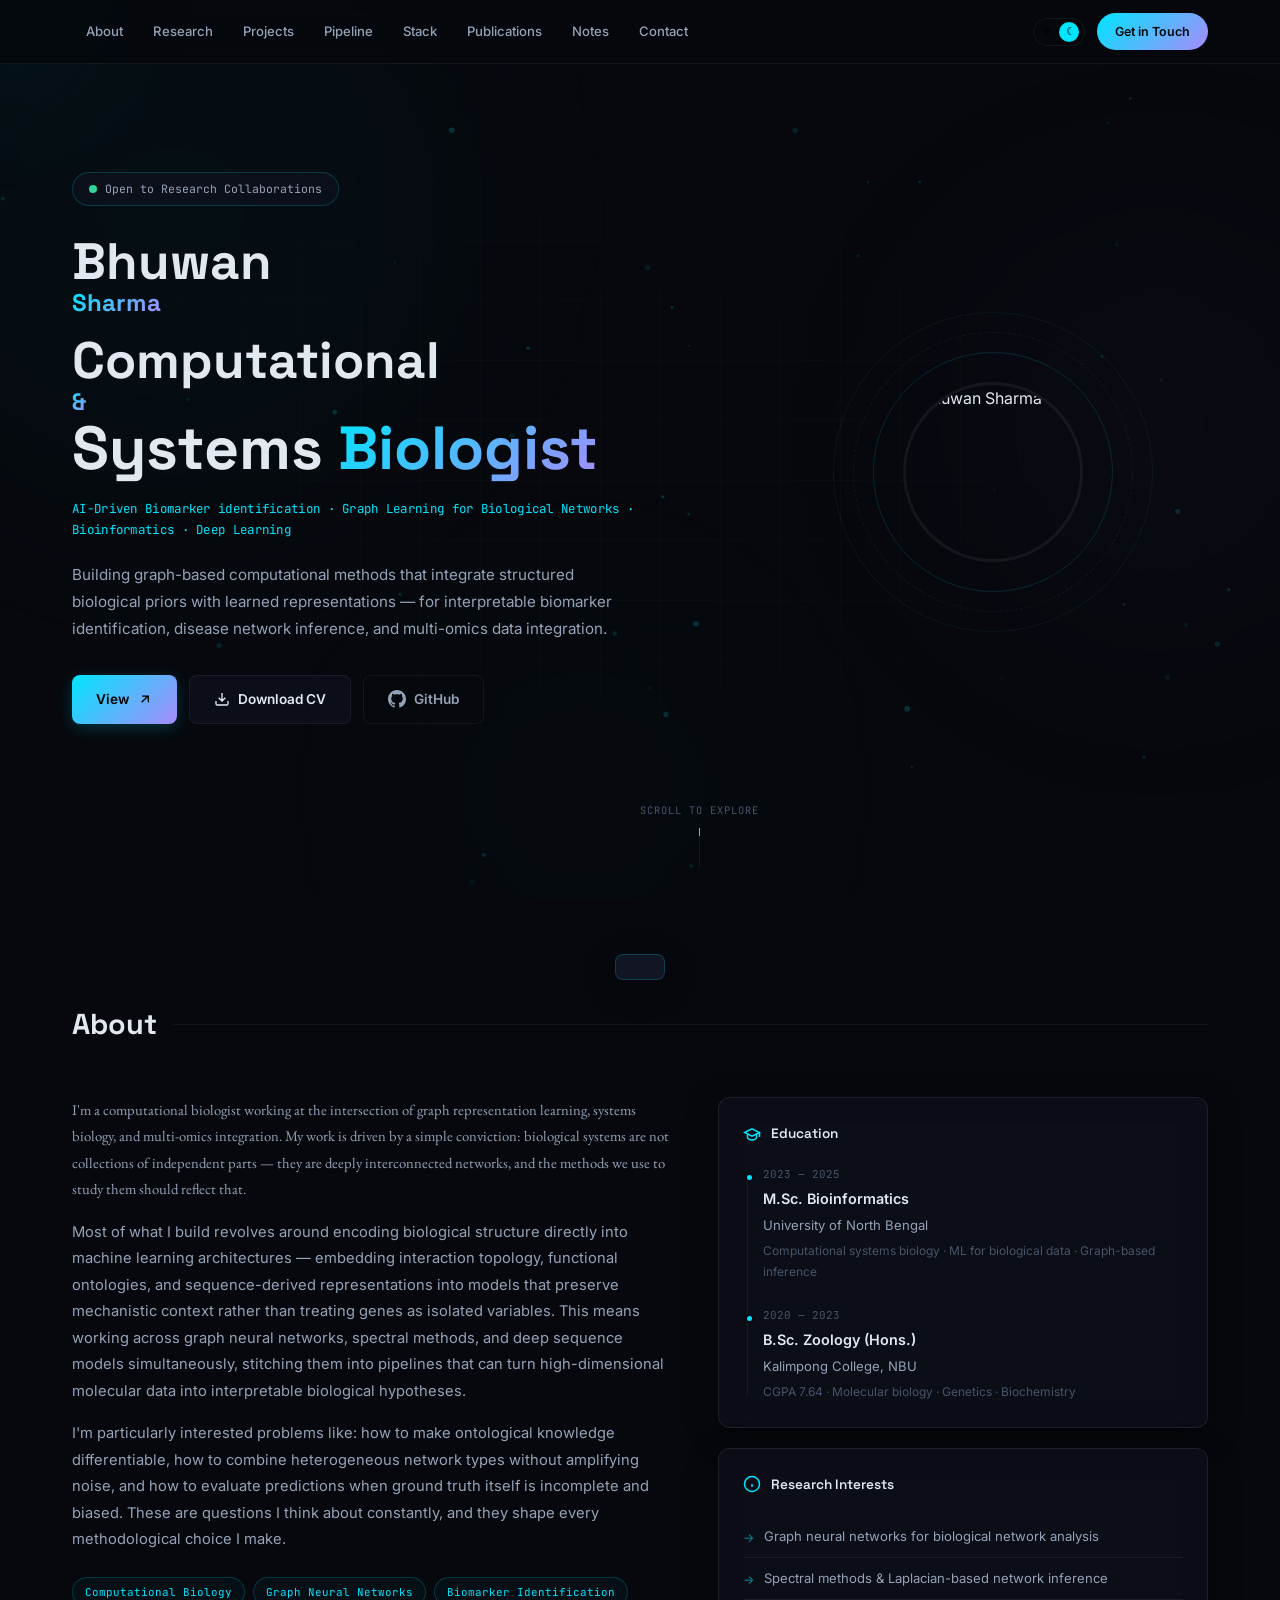
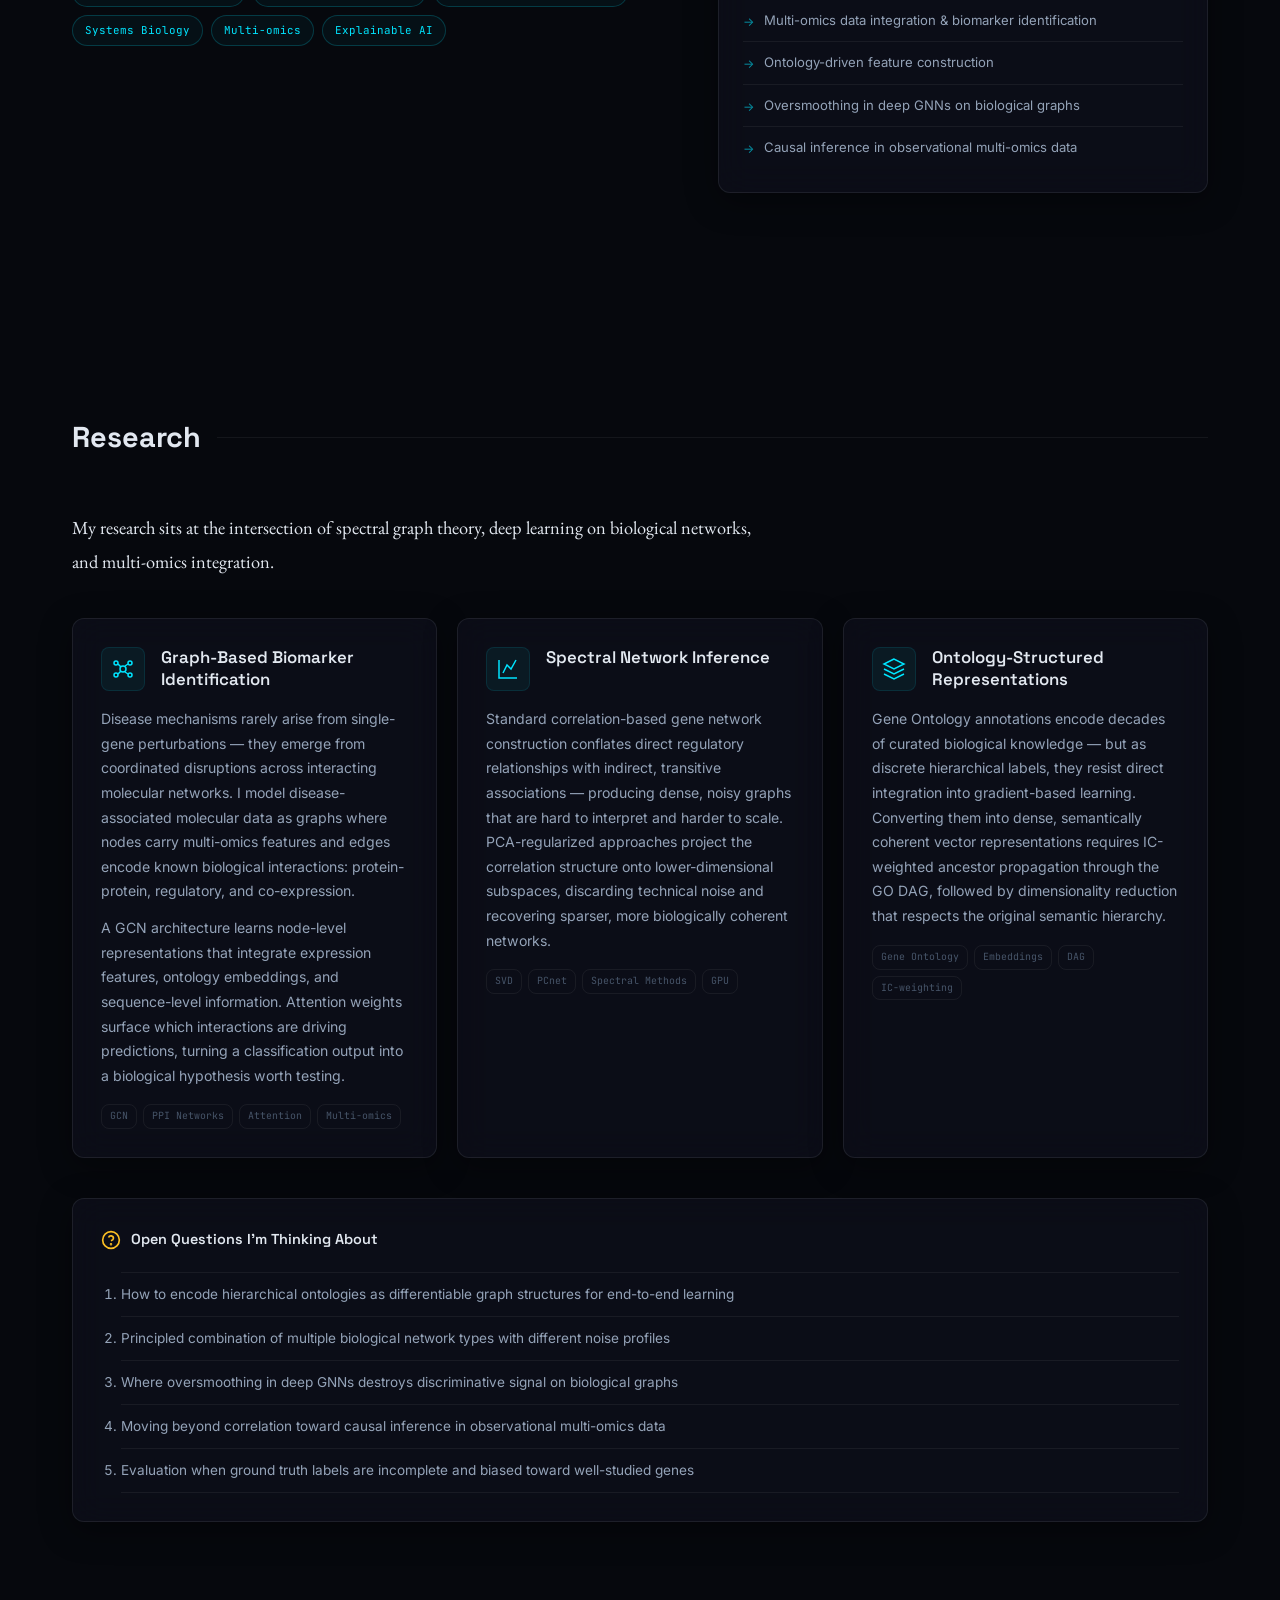
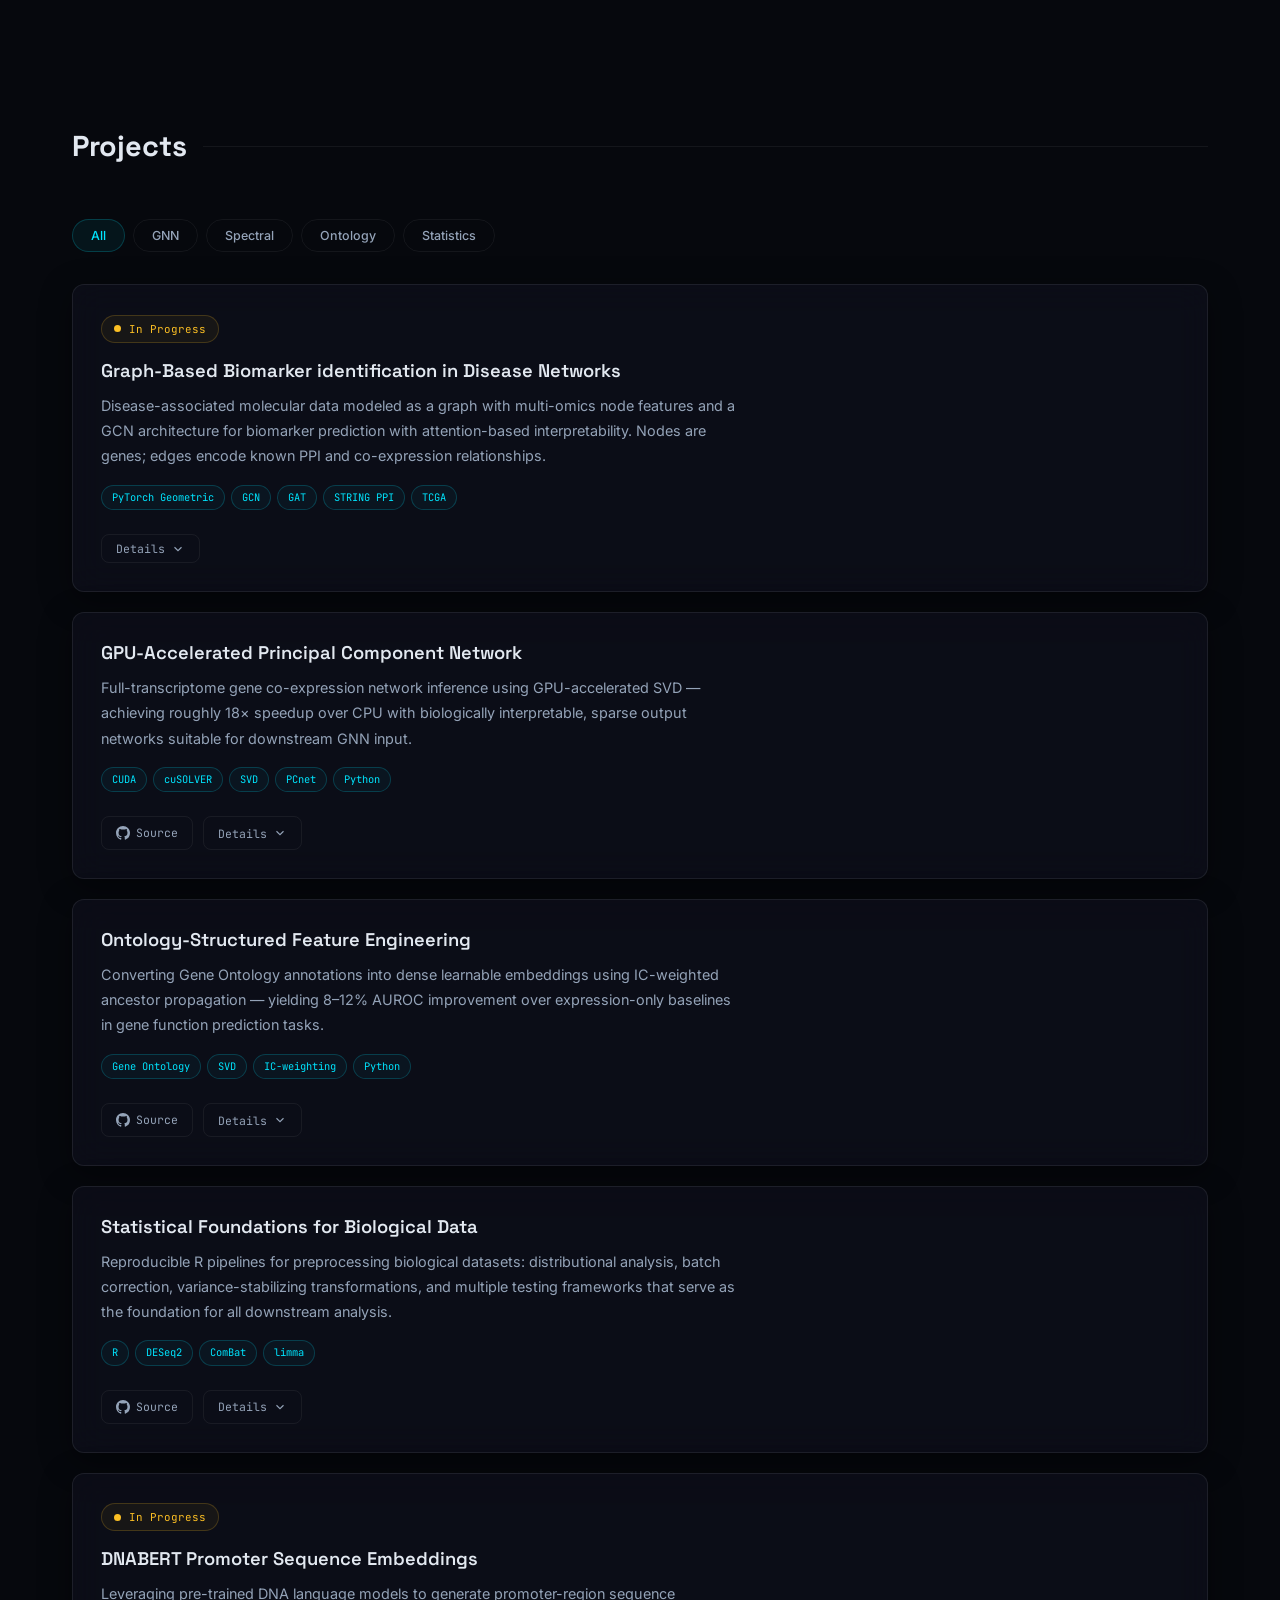
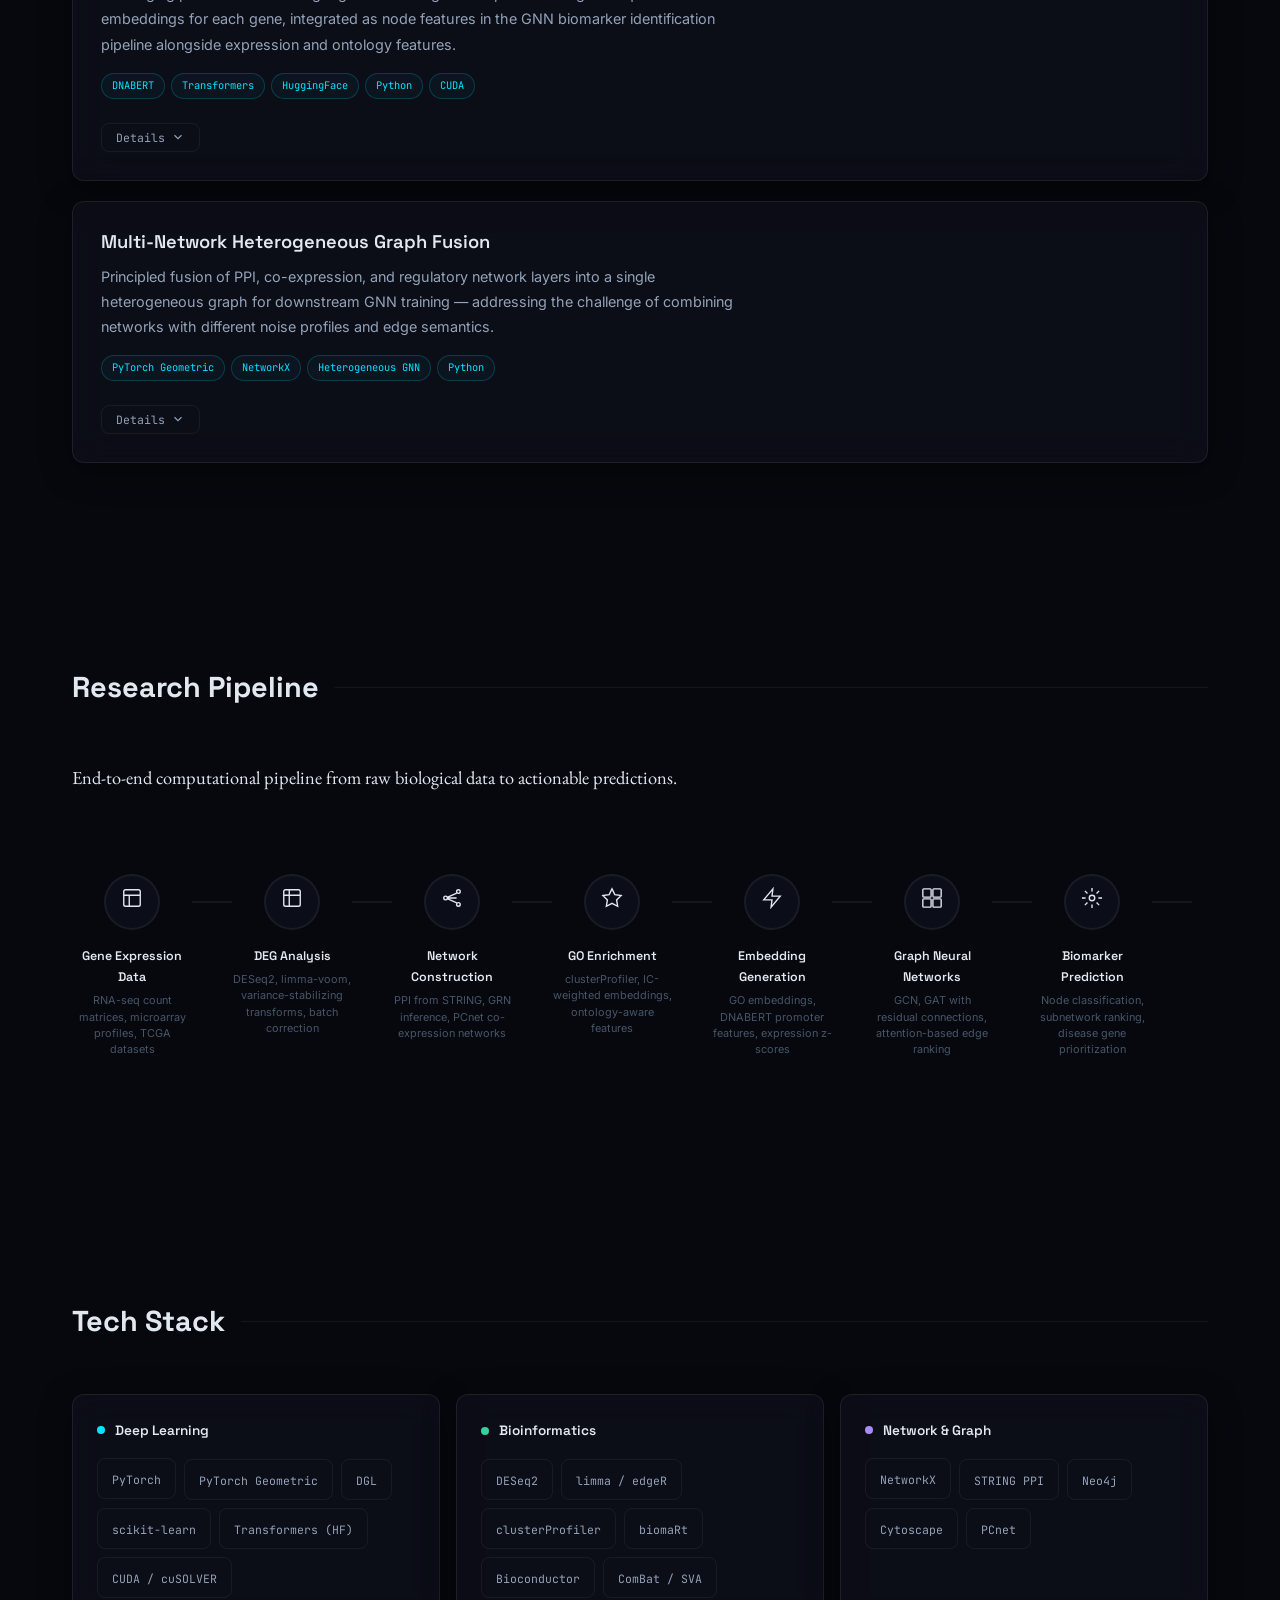
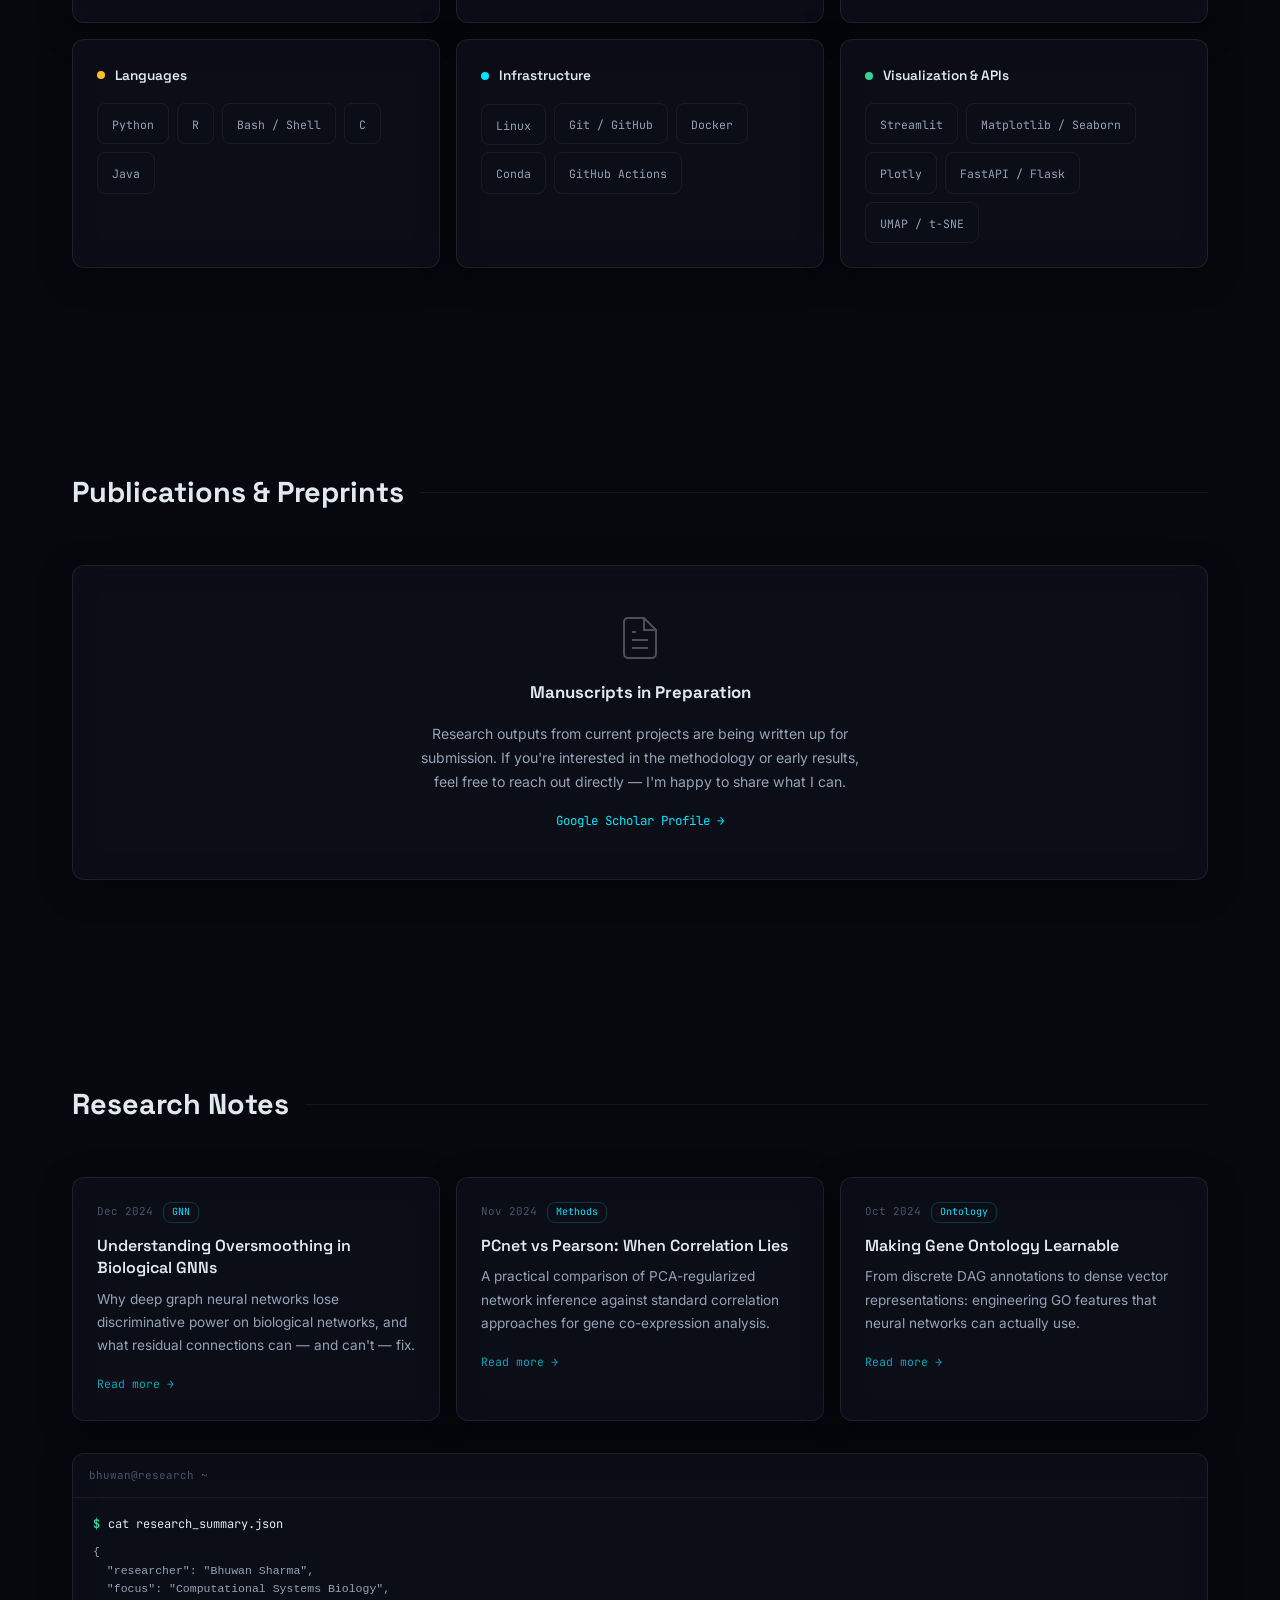
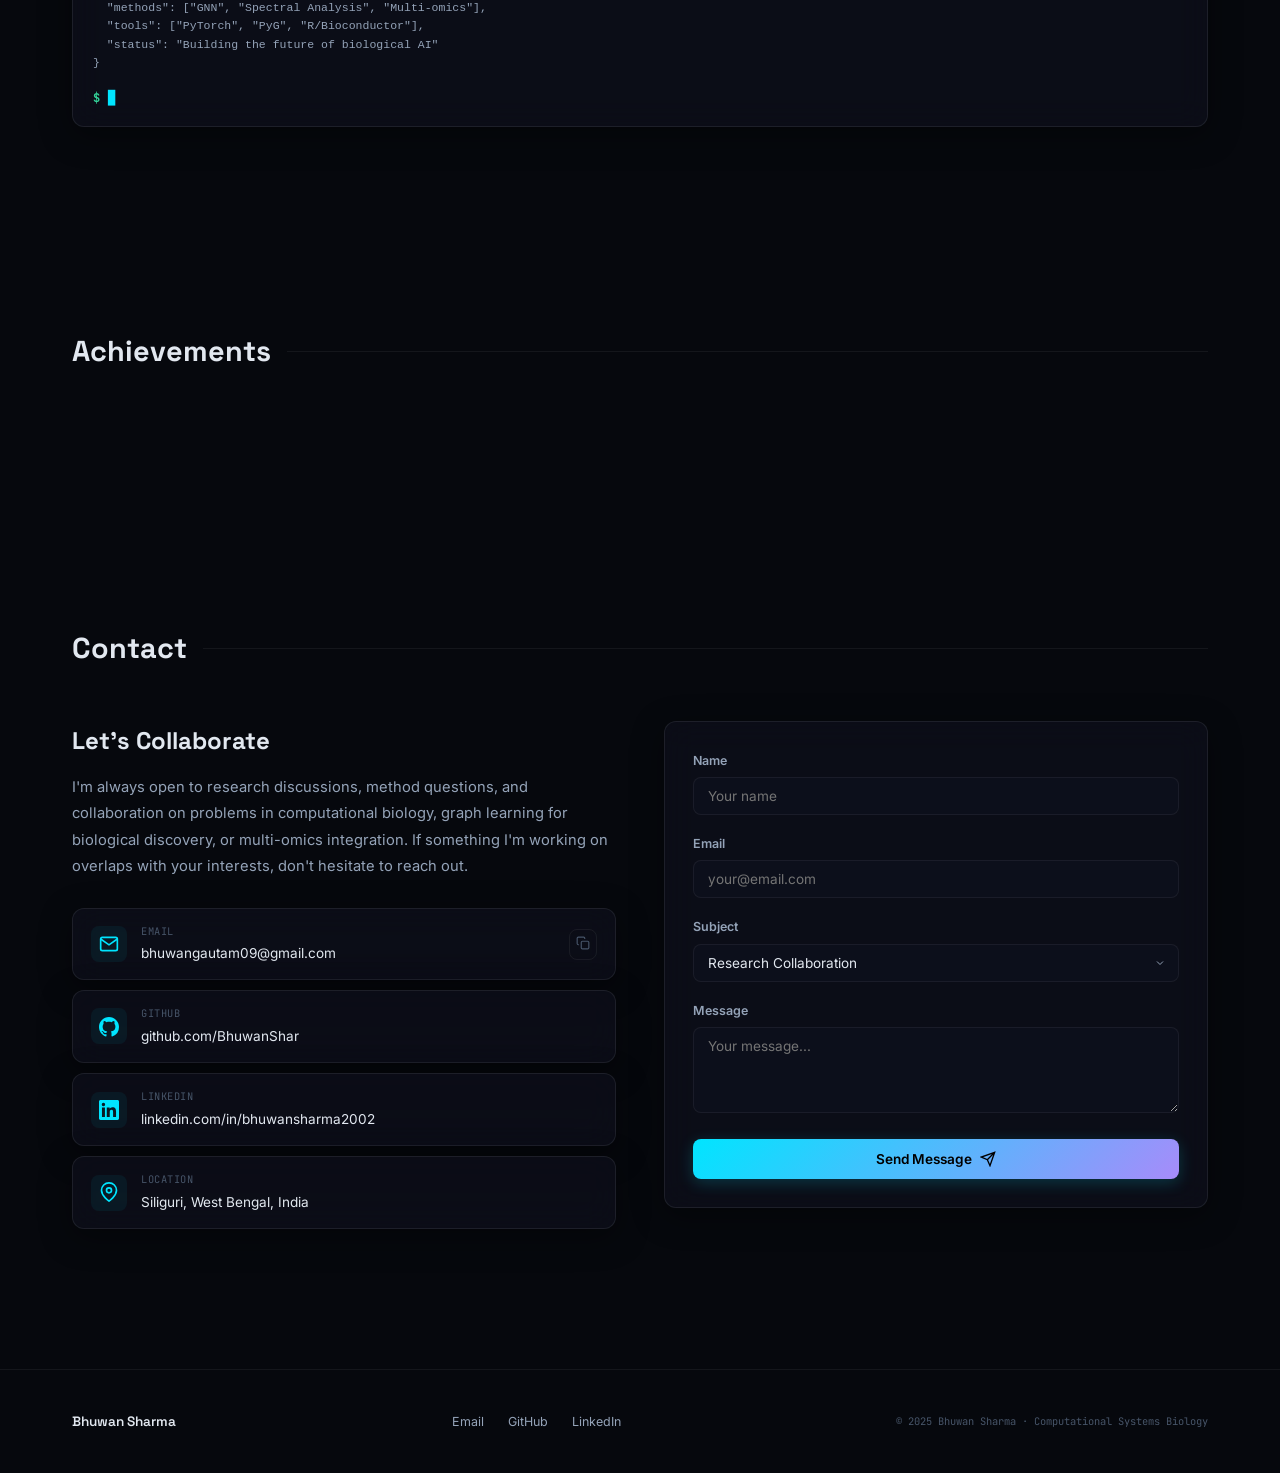
==== commit bf6e793e: "Update index.html" ====
--- a/index.html
+++ b/index.html
@@ -946,15 +946,6 @@
     </div>
 </section>
 
-<!-- INTERACTIVE NETWORK -->
-<section class="section" id="network-viz">
-    <div class="section-header">
-        <h2 class="section-title">Interactive Network</h2>
-        <div class="section-line"></div>
-    </div>
-    
-</section>
-
 <!-- BLOG -->
 <section class="section" id="blog">
     <div class="section-header">
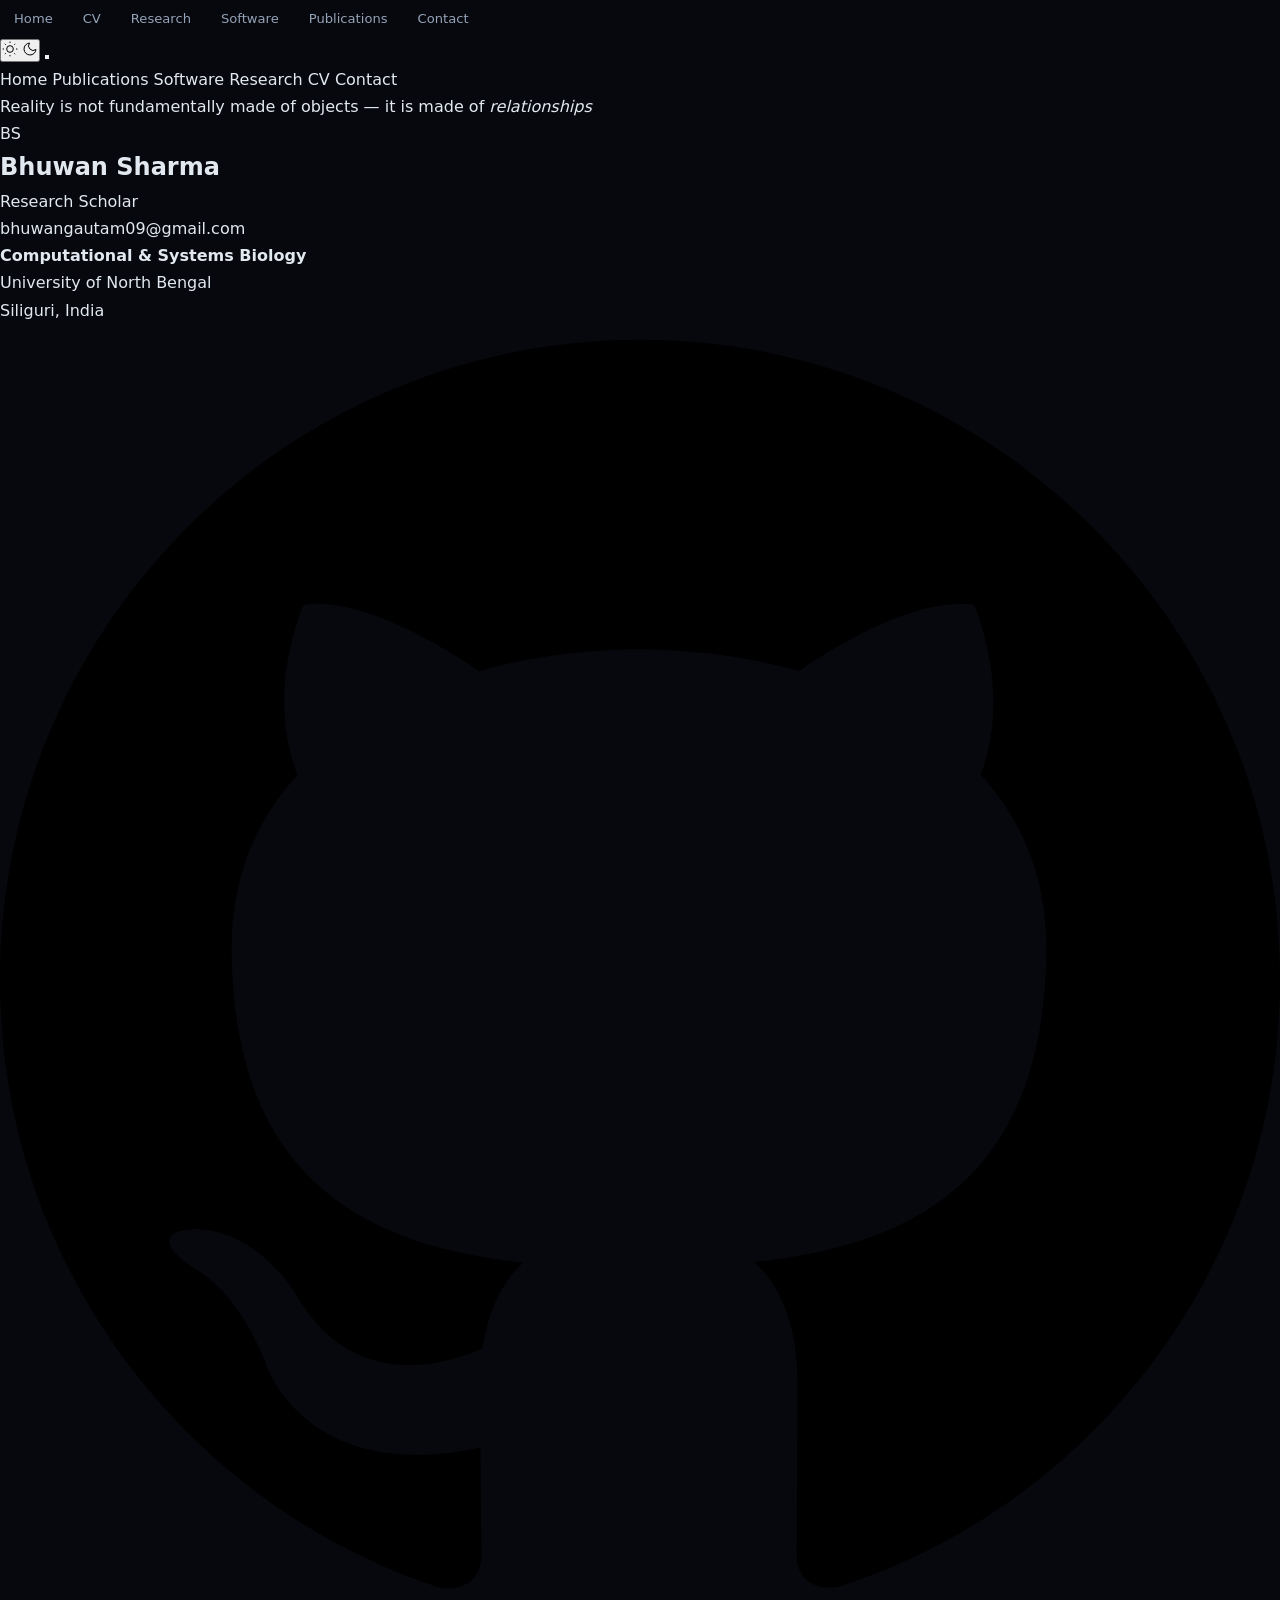
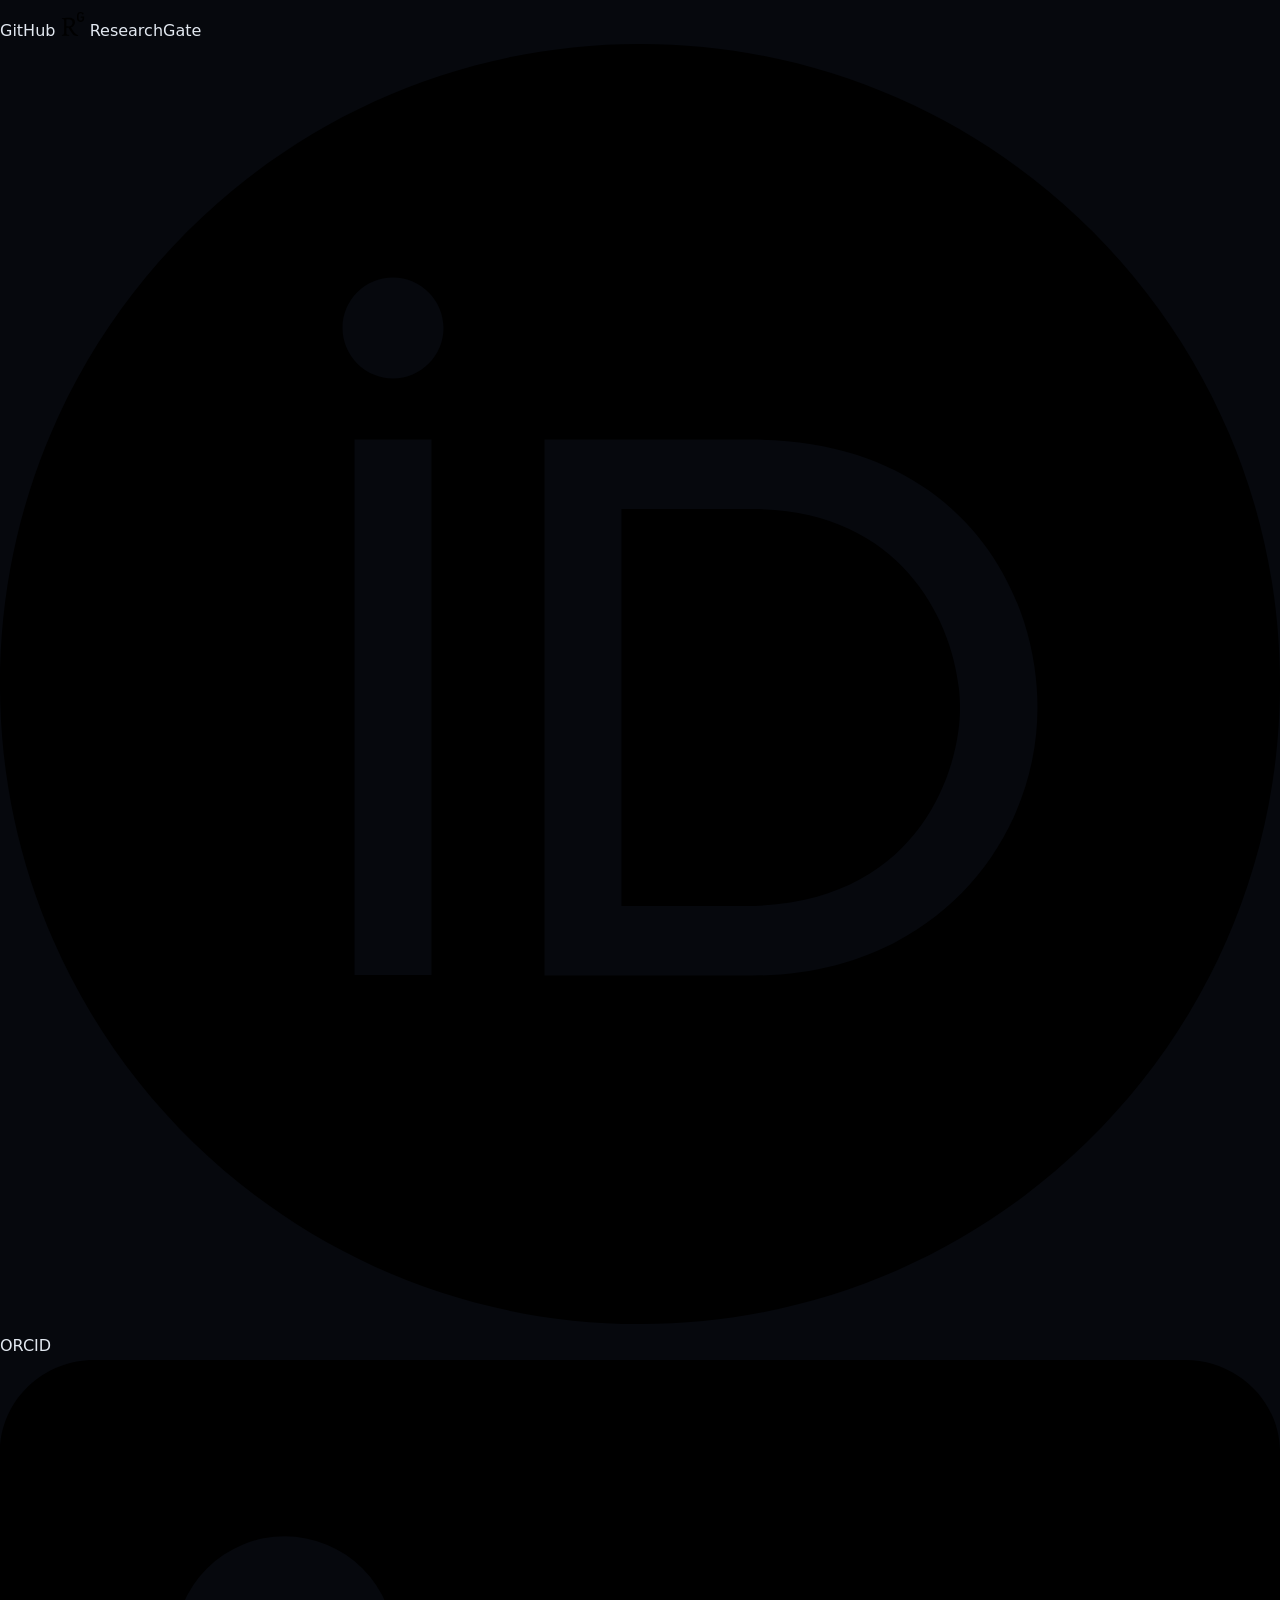
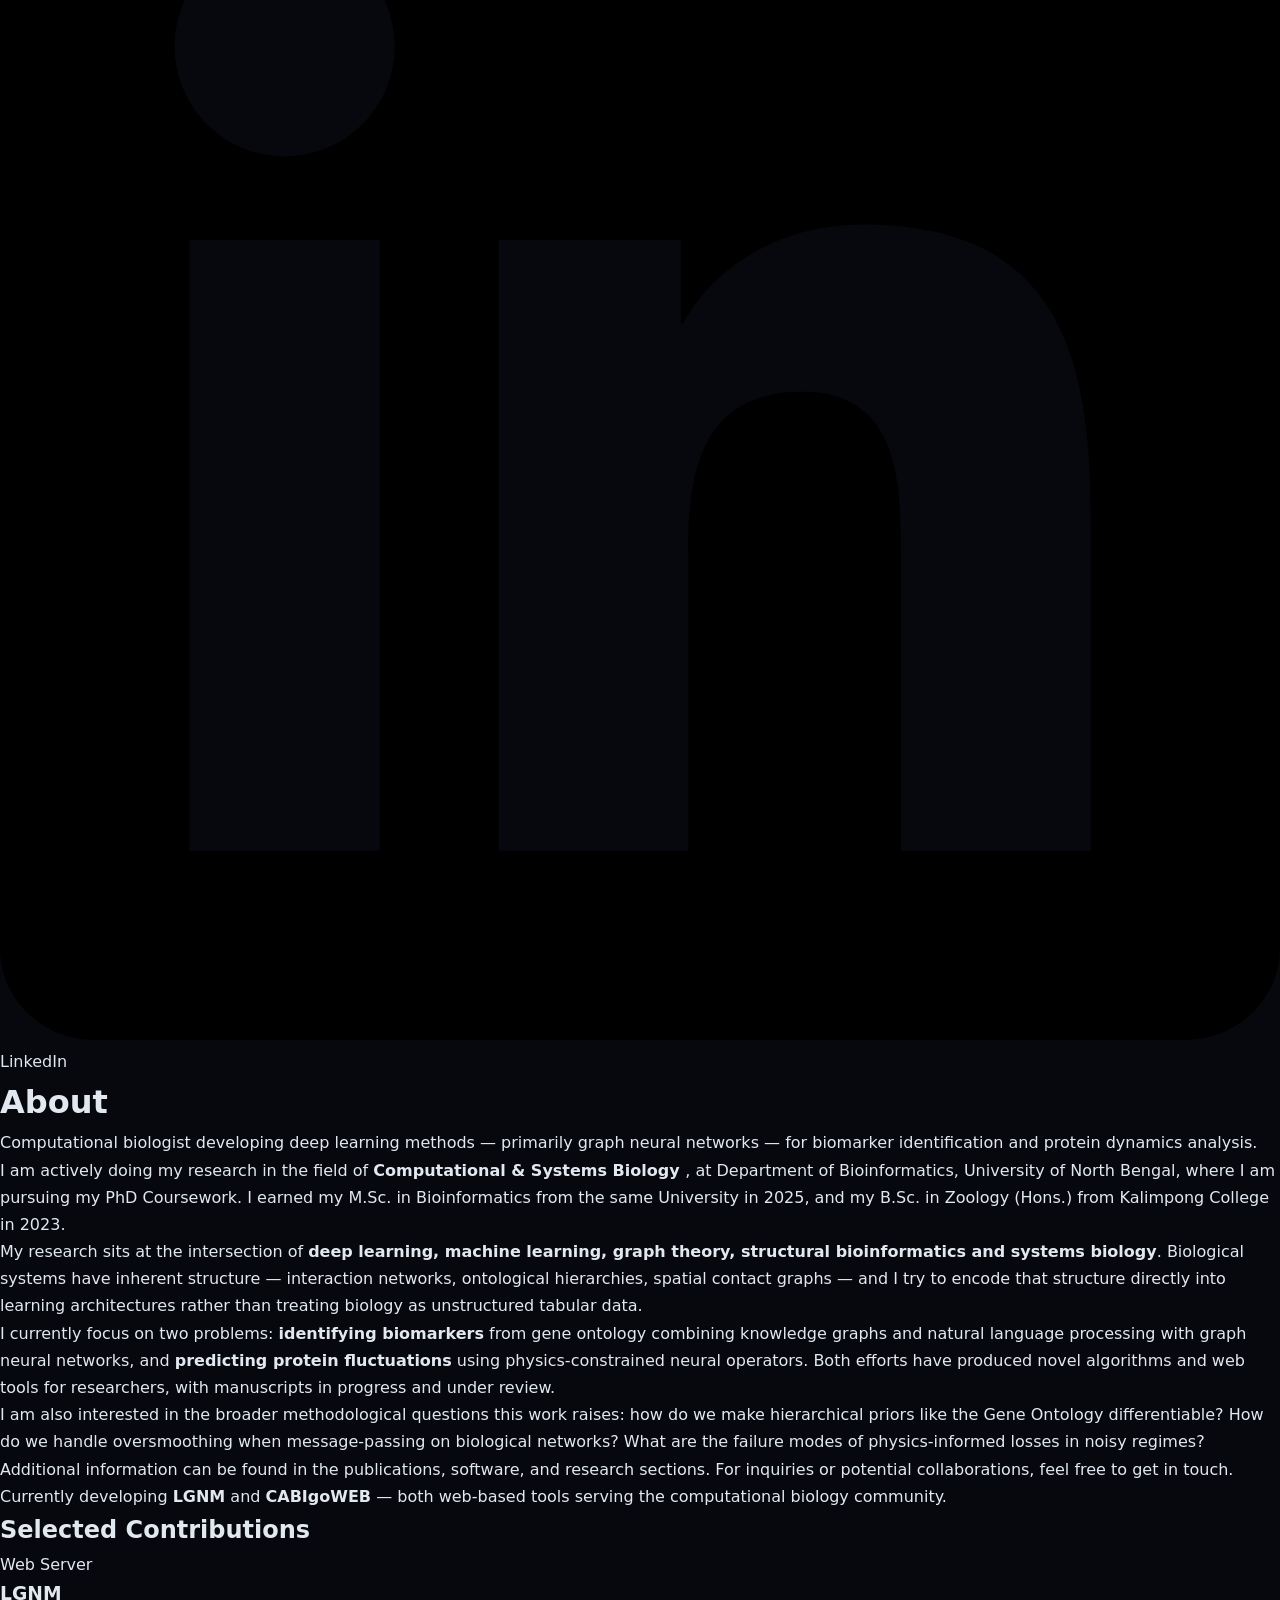
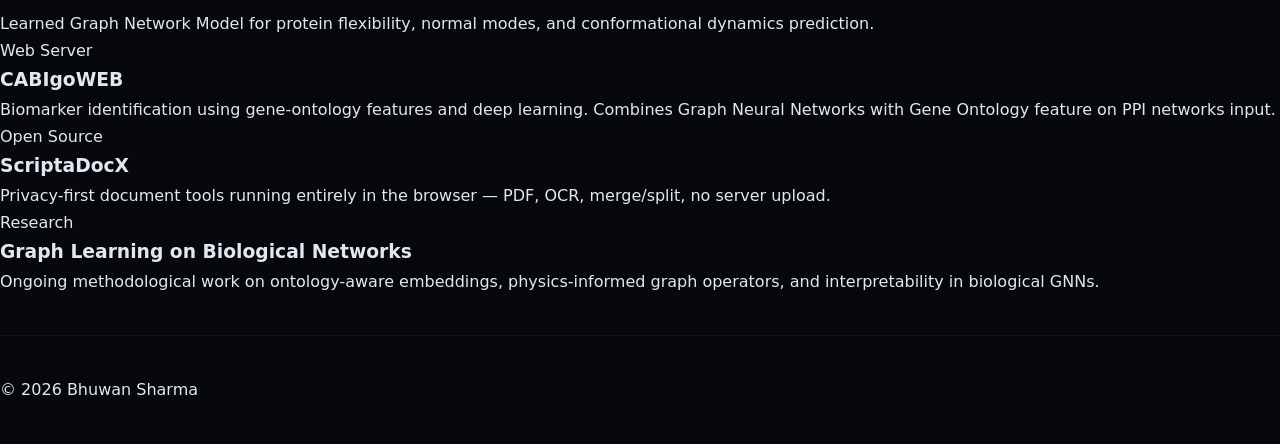
==== commit ba35c93e: "new template same content" ====
--- a/index.html
+++ b/index.html
@@ -1,1171 +1,177 @@
 <!DOCTYPE html>
-<html lang="en" data-theme="dark">
+<html lang="en" data-theme="light">
 <head>
-    <meta charset="UTF-8"/>
-    <meta name="viewport" content="width=device-width, initial-scale=1.0"/>
-    <meta name="description" content="Bhuwan Sharma — Computational Systems Biology researcher specializing in graph neural networks, biomarker identification, and AI-driven biological network analysis."/>
-    <meta name="keywords" content="computational biology, bioinformatics, graph neural networks, biomarker identification, systems biology, AI, deep learning"/>
-    <meta name="author" content="Bhuwan Sharma"/>
-    <meta content="Bhuwan Sharma — Computational & Systems Biology"/>
-    <meta property="og:description" content="AI-Driven Biomarker identification · Graph Learning for Biological Networks · Bioinformatics × Deep Learning"/>
-    <meta property="og:type" content="website"/>
-    <link rel="canonical" href="https://bhuwanshar.github.io/Portfolio/index.html">
-    <meta name="twitter:card" content="summary_large_image"/>
-    <title>Bhuwan Sharma — Computational & Systems Biology</title>
-    
-    <link
-        rel="icon"
-        href='data:image/svg+xml,<svg xmlns="http://www.w3.org/2000/svg" viewBox="0 0 64 64"><defs><linearGradient id="g" x1="0%25" y1="0%25" x2="100%25" y2="100%25"><stop offset="0%25" stop-color="%2300e5ff"/><stop offset="100%25" stop-color="%237c3aed"/></linearGradient></defs><polygon points="32,6 52,18 52,46 32,58 12,46 12,18" fill="none" stroke="url(%23g)" stroke-width="4"/></svg>'
-    />
-    <link rel="preconnect" href="https://fonts.googleapis.com">
-    <link rel="preconnect" href="https://fonts.gstatic.com" crossorigin>
-    <link href="https://fonts.googleapis.com/css2?family=Space+Grotesk:wght@300;400;500;600;700&family=Inter:wght@300;400;500;600;700&family=JetBrains+Mono:wght@300;400;500&family=EB+Garamond:ital,wght@0,400;0,500;0,600;1,400&display=swap" rel="stylesheet">
-    <link rel="stylesheet" href="style.css"/>
+<meta charset="UTF-8"/>
+<meta name="viewport" content="width=device-width,initial-scale=1.0"/>
+<meta name="description" content="Bhuwan Sharma — Computational Biologist & Machine Learning Researcher, University of North Bengal."/>
+<title>Bhuwan Sharma — Computational Biologist</title>
+<link rel="icon" type="image/svg+xml" href="logo.svg" />
+<link rel="stylesheet" href="style.css"/>
 </head>
 <body>
 
+  
 
-<canvas id="networkCanvas"></canvas>
+<nav id="topnav">
+  <div class="nav-links">
+    <a href="index.html">Home</a>
+    <a href="cv.html">CV</a>
+    <a href="research.html">Research</a>
+    <a href="software.html">Software</a>
+    <a href="publications.html">Publications</a>
+    <a href="contact.html">Contact</a>
+  </div>
+  <div class="nav-tools">
+    <button id="themeBtn" class="nav-btn" aria-label="Toggle theme">
+      <svg class="icon-sun" width="16" height="16" viewBox="0 0 24 24" fill="none" stroke="currentColor" stroke-width="1.5"><circle cx="12" cy="12" r="5"/><path d="M12 1v2m0 18v2M4.22 4.22l1.42 1.42m12.73 12.73l1.41 1.41M1 12h2m18 0h2M4.22 19.78l1.42-1.42M18.36 5.64l1.41-1.41"/></svg>
+      <svg class="icon-moon" width="16" height="16" viewBox="0 0 24 24" fill="none" stroke="currentColor" stroke-width="1.5"><path d="M21 12.79A9 9 0 1111.21 3 7 7 0 0021 12.79z"/></svg>
+    </button>
+    <button id="mobBtn" class="nav-btn mob-btn" aria-label="Menu">
+      <span></span><span></span><span></span>
+    </button>
+  </div>
+</nav>
+
+<div class="mob-menu" id="mobMenu">
+  <a href="index.html">Home</a>
+  <a href="publications.html">Publications</a>
+  <a href="software.html">Software</a>
+  <a href="research.html">Research</a>
+  <a href="cv.html">CV</a>
+  <a href="contact.html">Contact</a>
+</div>
+
+<div class="banner">
+  <!-- overlay and sheen are now real elements — more reliable than
+       stacking two pseudo-elements on the same node -->
+  <div class="banner__overlay"></div>
+  <div class="banner__sheen"></div>
+
+  <blockquote class="banner-quote">
+    Reality is not fundamentally made of objects —
+    it is made of <em>relationships</em>
+    
+  </blockquote>
+</div>
+
+<div class="layout">
 
 
-<div class="cursor-glow" id="cursorGlow"></div>
+  <aside class="sidebar">
+    <div class="profile-photo">
+      <div class="profile-fallback">BS</div>
+      <img src="assets/pp.png" alt="Bhuwan Sharma" onerror="this.style.display='none'"/>
+    </div>
 
-<!-- NAV -->
-<nav class="nav" id="mainNav">
-    <div class="nav-inner">
-        <div class="nav-links" id="navLinks">
-            <a href="#about" data-section="about">About</a>
-            <a href="#research" data-section="research">Research</a>
-            <a href="#projects" data-section="projects">Projects</a>
-            <a href="#pipeline" data-section="pipeline">Pipeline</a>
-            <a href="#techstack" data-section="techstack">Stack</a>
-            <a href="#publications" data-section="publications">Publications</a>
-            <a href="#blog" data-section="blog">Notes</a>
-            <a href="#contact" data-section="contact">Contact</a>
-        </div>
-        <div class="nav-actions">
-            <button class="theme-toggle" id="themeToggle" aria-label="Toggle theme">
-                <span class="toggle-track">
-                    <span class="toggle-sun">☀</span>
-                    <span class="toggle-moon">☾</span>
-                    <span class="toggle-thumb" id="toggleThumb"></span>
-                </span>
-            </button>
-            <a href="#contact" class="nav-cta">Get in Touch</a>
-            <button class="hamburger" id="hamburger" aria-label="Toggle menu">
-                <span></span><span></span><span></span>
-            </button>
-        </div>
+    <h1 class="sidebar-name">Bhuwan Sharma</h1>
+    <p class="sidebar-title">Research Scholar</p>
+
+    <div class="sidebar-contact">
+      <a href="mailto:bhuwangautam09@gmail.com">bhuwangautam09@gmail.com</a>
     </div>
-</nav>
 
+    <div class="sidebar-affiliation">
+      <strong>Computational &amp; Systems Biology</strong><br/>
+      University of North Bengal<br/>
+      Siliguri, India
+    </div>
 
-<section class="hero" id="hero">
-    <div class="hero-bg-effects">
-        <div class="hero-gradient-orb orb-1"></div>
-        <div class="hero-gradient-orb orb-2"></div>
-        <div class="hero-gradient-orb orb-3"></div>
-        <div class="hero-grid-overlay"></div>
+    <div class="sidebar-links">
+      <a href="https://github.com/BhuwanShar" target="_blank" rel="noopener" class="sidebar-link">
+        <span class="sl-icon"><svg viewBox="0 0 24 24"><path d="M12 .297c-6.63 0-12 5.373-12 12 0 5.303 3.438 9.8 8.205 11.385.6.113.82-.258.82-.577 0-.285-.01-1.04-.015-2.04-3.338.724-4.042-1.61-4.042-1.61C4.422 18.07 3.633 17.7 3.633 17.7c-1.087-.744.084-.729.084-.729 1.205.084 1.838 1.236 1.838 1.236 1.07 1.835 2.809 1.305 3.495.998.108-.776.417-1.305.76-1.605-2.665-.3-5.466-1.332-5.466-5.93 0-1.31.465-2.38 1.235-3.22-.135-.303-.54-1.523.105-3.176 0 0 1.005-.322 3.3 1.23.96-.267 1.98-.399 3-.405 1.02.006 2.04.138 3 .405 2.28-1.552 3.285-1.23 3.285-1.23.645 1.653.24 2.873.12 3.176.765.84 1.23 1.91 1.23 3.22 0 4.61-2.805 5.625-5.475 5.92.42.36.81 1.096.81 2.22 0 1.606-.015 2.896-.015 3.286 0 .315.21.69.825.57C20.565 22.092 24 17.592 24 12.297c0-6.627-5.373-12-12-12"/></svg></span>
+        <span class="sl-label">GitHub</span>
+      </a>
+      <a href="https://www.researchgate.net/profile/Bhuwan-Sharma-5" target="_blank" rel="noopener" class="sidebar-link">
+        <span class="sl-icon"><svg width="24px" height="24px" viewBox="0 0 24 24" role="img" xmlns="http://www.w3.org/2000/svg"><title>ResearchGate icon</title><path d="M19.586 0c-.818 0-1.508.19-2.073.565-.563.377-.97.936-1.213 1.68a3.193 3.193 0 0 0-.112.437 8.365 8.365 0 0 0-.078.53 9 9 0 0 0-.05.727c-.01.282-.013.621-.013 1.016a31.121 31.123 0 0 0 .014 1.017 9 9 0 0 0 .05.727 7.946 7.946 0 0 0 .077.53h-.005a3.334 3.334 0 0 0 .113.438c.245.743.65 1.303 1.214 1.68.565.376 1.256.564 2.075.564.8 0 1.536-.213 2.105-.603.57-.39.94-.916 1.175-1.65.076-.235.135-.558.177-.93a10.9 10.9 0 0 0 .043-1.207v-.82c0-.095-.047-.142-.14-.142h-3.064c-.094 0-.14.047-.14.141v.956c0 .094.046.14.14.14h1.666c.056 0 .084.03.084.086 0 .36 0 .62-.036.865-.038.244-.1.447-.147.606-.108.385-.348.664-.638.876-.29.212-.738.35-1.227.35-.545 0-.901-.15-1.21-.353-.306-.203-.517-.454-.67-.915a3.136 3.136 0 0 1-.147-.762 17.366 17.367 0 0 1-.034-.656c-.01-.26-.014-.572-.014-.939a26.401 26.403 0 0 1 .014-.938 15.821 15.822 0 0 1 .035-.656 3.19 3.19 0 0 1 .148-.76 1.89 1.89 0 0 1 .742-1.01c.344-.244.593-.352 1.137-.352.508 0 .815.096 1.144.303.33.207.528.492.764.925.047.094.111.118.198.07l1.044-.43c.075-.048.09-.115.042-.199a3.549 3.549 0 0 0-.466-.742 3 3 0 0 0-.679-.607 3.313 3.313 0 0 0-.903-.41A4.068 4.068 0 0 0 19.586 0zM8.217 5.836c-1.69 0-3.036.086-4.297.086-1.146 0-2.291 0-3.007-.029v.831l1.088.2c.744.144 1.174.488 1.174 2.264v11.288c0 1.777-.43 2.12-1.174 2.263l-1.088.2v.832c.773-.029 2.12-.086 3.465-.086 1.29 0 2.951.057 3.667.086v-.831l-1.49-.2c-.773-.115-1.174-.487-1.174-2.264v-4.784c.688.057 1.29.057 2.206.057 1.748 3.123 3.41 5.472 4.355 6.56.86 1.032 2.177 1.691 3.839 1.691.487 0 1.003-.086 1.318-.23v-.744c-1.031 0-2.063-.716-2.808-1.518-1.26-1.376-2.95-3.582-4.355-6.074 2.32-.545 4.04-2.722 4.04-4.9 0-3.208-2.492-4.698-5.758-4.698zm-.515 1.29c2.406 0 3.839 1.26 3.839 3.552 0 2.263-1.547 3.782-4.097 3.782-.974 0-1.404-.03-2.063-.086v-7.19c.66-.059 1.547-.059 2.32-.059z"/></svg></span>
+        <span class="sl-label">ResearchGate</span>
+      </a>
+      <a href="https://orcid.org/0009-0004-7621-1207" target="_blank" rel="noopener" class="sidebar-link">
+        <span class="sl-icon"><svg viewBox="0 0 24 24"><path d="M12 0C5.372 0 0 5.372 0 12s5.372 12 12 12 12-5.372 12-12S18.628 0 12 0zM7.369 4.378c.525 0 .947.431.947.947s-.422.947-.947.947a.95.95 0 01-.947-.947c0-.525.422-.947.947-.947zm-.722 3.038h1.444v10.041H6.647V7.416zm3.562 0h3.9c3.712 0 5.344 2.653 5.344 5.025 0 2.578-2.016 5.025-5.325 5.025h-3.919V7.416zm1.444 1.303v7.444h2.297c3.272 0 4.05-2.544 4.05-3.713 0-1.378-.947-3.731-3.9-3.731h-2.447z"/></svg></span>
+        <span class="sl-label">ORCID</span>
+      </a>
+      <a href="https://www.linkedin.com/in/bhuwansharma2002" target="_blank" rel="noopener" class="sidebar-link">
+        <span class="sl-icon"><svg viewBox="0 0 24 24"><path d="M20.447 20.452h-3.554v-5.569c0-1.328-.027-3.037-1.852-3.037-1.853 0-2.136 1.445-2.136 2.939v5.667H9.351V9h3.414v1.561h.046c.477-.9 1.637-1.85 3.37-1.85 3.601 0 4.267 2.37 4.267 5.455v6.286zM5.337 7.433a2.062 2.062 0 01-2.063-2.065 2.064 2.064 0 112.063 2.065zm1.782 13.019H3.555V9h3.564v11.452zM22.225 0H1.771C.792 0 0 .774 0 1.729v20.542C0 23.227.792 24 1.771 24h20.451C23.2 24 24 23.227 24 22.271V1.729C24 .774 23.2 0 22.222 0h.003z"/></svg></span>
+        <span class="sl-label">LinkedIn</span>
+      </a>
     </div>
-    <div class="hero-inner">
-        <div class="hero-content">
-            <div class="hero-badge">
-                <span class="badge-dot"></span>
-                <span class="badge-text">Open to Research Collaborations</span>
-            </div>
-            <h1 class ="hero-title">
-                <span class="title-line title-line-1"> Bhuwan </span>
-                <span class="title-accent"> Sharma </span>
-            </h1>
-                
-            <h2 class="hero-title">
-                <span class="title-line title-line-1">Computational </span>
-                <span class="title-accent"> & </span></span>
-                <span class="title-line title-line-2">Systems <span class="title-accent">Biologist</span>
-            </h2>
-            <p class="hero-subtitle">
-                AI-Driven Biomarker identification · Graph Learning for Biological Networks · Bioinformatics · Deep Learning
-            </p>
-            <p class="hero-desc">
-                Building graph-based computational methods that integrate structured biological
-                priors with learned representations — for interpretable biomarker identification,
-                disease network inference, and multi-omics data integration.
-            </p>
-            <div class="hero-actions">
-                <a href="#projects" class="btn btn-primary">
-                    <span>View </span>
-                    <svg width="16" height="16" viewBox="0 0 24 24" fill="none" stroke="currentColor" stroke-width="2"><path d="M7 17l9.2-9.2M17 17V7.8H7.8"/></svg>
-                </a>
-                <a href="#" class="btn btn-secondary" id="downloadCV">
-                    <svg width="16" height="16" viewBox="0 0 24 24" fill="none" stroke="currentColor" stroke-width="2"><path d="M21 15v4a2 2 0 01-2 2H5a2 2 0 01-2-2v-4M7 10l5 5 5-5M12 15V3"/></svg>
-                    <span>Download CV</span>
-                </a>
-                <a href="https://github.com/BhuwanShar" target="_blank" rel="noopener" class="btn btn-ghost">
-                    <svg width="18" height="18" viewBox="0 0 24 24" fill="currentColor"><path d="M12 0C5.37 0 0 5.37 0 12c0 5.31 3.435 9.795 8.205 11.385.6.105.825-.255.825-.57 0-.285-.015-1.23-.015-2.235-3.015.555-3.795-.735-4.035-1.41-.135-.345-.72-1.41-1.23-1.695-.42-.225-1.02-.78-.015-.795.945-.015 1.62.87 1.845 1.23 1.08 1.815 2.805 1.305 3.495.99.105-.78.42-1.305.765-1.605-2.67-.3-5.46-1.335-5.46-5.925 0-1.305.465-2.385 1.23-3.225-.12-.3-.54-1.53.12-3.18 0 0 1.005-.315 3.3 1.23.96-.27 1.98-.405 3-.405s2.04.135 3 .405c2.295-1.56 3.3-1.23 3.3-1.23.66 1.65.24 2.88.12 3.18.765.84 1.23 1.905 1.23 3.225 0 4.605-2.805 5.625-5.475 5.925.435.375.81 1.095.81 2.22 0 1.605-.015 2.895-.015 3.3 0 .315.225.69.825.57A12.02 12.02 0 0024 12c0-6.63-5.37-12-12-12z"/></svg>
-                    <span>GitHub</span>
-                </a>
-            </div>
-            <!-- <div class="hero-stats">
-                <div class="stat-item">
-                    <span class="stat-number" data-count="5">0</span><span class="stat-plus">+</span>
-                    <span class="stat-label">Projects</span>
-                </div>
-                <div class="stat-item">
-                    <span class="stat-number" data-count="">0</span><span class="stat-plus">+</span>
-                    <span class="stat-label">Technologies</span>
-                </div>
-                <div class="stat-item">
-                    <span class="stat-number" data-count="3">0</span><span class="stat-plus">+</span>
-                    <span class="stat-label">Focus Areas</span>
-                </div>
-            </div> -->
-        </div>
-        <div class="hero-visual">
-            <div class="hero-photo-container">
-                <div class="photo-ring ring-1"></div>
-                <div class="photo-ring ring-2"></div>
-                <div class="photo-ring ring-3"></div>
-                <img src="https://avatars.githubusercontent.com/BhuwanShar"
-                     alt="Bhuwan Sharma"
-                     class="hero-photo"
-                     id="heroPhoto"
-                     loading="eager"/>
-                <div class="photo-fallback" id="photoFallback">BS</div>
-        </div>
+  </aside>
+
+  <main class="content">
+    <h1 class="page-title">About</h1>
+    <p class="page-lede">
+      Computational biologist developing deep learning methods — primarily graph neural networks — for biomarker identification and protein dynamics analysis.
+    </p>
+
+    <p>
+      I am actively doing my research in the field of <strong> Computational &amp; Systems Biology </strong>, at Department of Bioinformatics, University of North Bengal, where I am pursuing my PhD Coursework. I earned my M.Sc. in Bioinformatics from the same University in 2025, and my B.Sc. in Zoology (Hons.) from Kalimpong College in 2023.
+    </p>
+
+    <p>
+      My research sits at the intersection of <strong>deep learning, machine learning, graph theory, structural bioinformatics and systems biology</strong>. Biological systems have inherent structure — interaction networks, ontological hierarchies, spatial contact graphs — and I try to encode that structure directly into learning architectures rather than treating biology as unstructured tabular data.
+    </p>
+
+    <p>
+      I currently focus on two problems: <strong>identifying biomarkers</strong> from gene ontology combining knowledge graphs and natural language processing with graph neural networks, and <strong>predicting protein fluctuations</strong> using physics-constrained neural operators. Both efforts have produced novel algorithms and web tools for researchers, with manuscripts in progress and under review.
+    </p>
+
+    <p>
+      I am also interested in the broader methodological questions this work raises: how do we make hierarchical priors like the Gene Ontology differentiable? How do we handle oversmoothing when message-passing on biological networks? What are the failure modes of physics-informed losses in noisy regimes?
+    </p>
+
+    <p>
+      Additional information can be found in the <a href="publications.html">publications</a>, <a href="software.html">software</a>, and <a href="research.html">research</a> sections. For inquiries or potential collaborations, feel free to <a href="contact.html">get in touch</a>.
+    </p>
+
+    <div class="highlight-box">
+      <p>
+        Currently developing <strong>LGNM</strong> and <strong>CABIgoWEB</strong> — both web-based tools serving the computational biology community.
+      </p>
     </div>
-    <div class="scroll-indicator" id="scrollIndicator">
-        <span class="scroll-text">Scroll to explore</span>
-        <div class="scroll-line"><div class="scroll-dot"></div></div>
+
+    
+    <div class="contributions">
+      <h2>Selected Contributions</h2>
+      <ul class="contrib-list">
+
+        <li class="contrib-item">
+          <span class="contrib-tag">Web Server</span>
+          <div class="contrib-body">
+            <h3><a href="software.html#lgnm">LGNM</a></h3>
+            <p>Learned Graph Network Model for protein flexibility, normal modes, and conformational dynamics prediction.</p>
+          </div>
+        </li>
+        
+        <li class="contrib-item">
+          <span class="contrib-tag">Web Server</span>
+          <div class="contrib-body">
+            <h3><a href="software.html#cabigoweb">CABIgoWEB</a></h3>
+            <p>Biomarker identification using gene-ontology features and deep learning. Combines Graph Neural Networks with Gene Ontology feature on PPI networks input.</p>
+          </div>
+        </li>
+        
+        <li class="contrib-item">
+          <span class="contrib-tag">Open Source</span>
+          <div class="contrib-body">
+            <h3><a href="software.html#scriptadocx">ScriptaDocX</a></h3>
+            <p>Privacy-first document tools running entirely in the browser — PDF, OCR, merge/split, no server upload.</p>
+          </div>
+        </li>
+        <li class="contrib-item">
+          <span class="contrib-tag">Research</span>
+          <div class="contrib-body">
+            <h3><a href="research.html">Graph Learning on Biological Networks</a></h3>
+            <p>Ongoing methodological work on ontology-aware embeddings, physics-informed graph operators, and interpretability in biological GNNs.</p>
+          </div>
+        </li>
+      </ul>
     </div>
-</section>
 
-<!-- ABOUT -->
-<section class="section" id="about">
-    <div class="section-header">
-        <h2 class="section-title">About</h2>
-        <div class="section-line"></div>
-    </div>
-    <div class="section-content">
-        <div class="about-grid">
-            <div class="about-text">
-                <p class="about-lead">
-                    I'm a computational biologist working at the intersection of graph representation learning, 
-                    systems biology, and multi-omics integration. My work is driven by a simple conviction: 
-                    biological systems are not collections of independent parts — they are deeply interconnected 
-                    networks, and the methods we use to study them should reflect that.
-                </p>
-                <p>
-                    Most of what I build revolves around encoding biological structure directly into machine 
-                    learning architectures — embedding interaction topology, functional ontologies, and 
-                    sequence-derived representations into models that preserve mechanistic context rather than 
-                    treating genes as isolated variables. This means working across graph neural networks, 
-                    spectral methods, and deep sequence models simultaneously, stitching them into pipelines 
-                    that can turn high-dimensional molecular data into interpretable biological hypotheses.
-                </p>
-                <p>
-                    I'm particularly interested problems like: how to make ontological knowledge 
-                    differentiable, how to combine heterogeneous network types without amplifying noise, 
-                    and how to evaluate predictions when ground truth itself is incomplete and biased. 
-                    These are questions I think about constantly, and they shape every methodological choice 
-                    I make.
-                </p>
-                <div class="about-tags">
-                    <span class="tag">Computational Biology</span>
-                    <span class="tag">Graph Neural Networks</span>
-                    <span class="tag">Biomarker Identification</span>
-                    <span class="tag">Systems Biology</span>
-                    <span class="tag">Multi-omics</span>
-                    <span class="tag">Explainable AI</span>
-                </div>
-            </div>
-            <div class="about-sidebar">
-                <div class="education-card glass-card">
-                    <h3 class="card-title">
-                        <svg width="18" height="18" viewBox="0 0 24 24" fill="none" stroke="currentColor" stroke-width="2"><path d="M22 10v6M2 10l10-5 10 5-10 5z"/><path d="M6 12v5c0 1.1 2.7 3 6 3s6-1.9 6-3v-5"/></svg>
-                        Education
-                    </h3>
-                    <div class="edu-timeline">
-                        <div class="edu-entry">
-                            <div class="edu-dot"></div>
-                            <div class="edu-info">
-                                <span class="edu-period">2023 — 2025</span>
-                                <span class="edu-title">M.Sc. Bioinformatics</span>
-                                <span class="edu-place">University of North Bengal</span>
-                                <span class="edu-desc">Computational systems biology · ML for biological data · Graph-based inference</span>
-                            </div>
-                        </div>
-                        <div class="edu-entry">
-                            <div class="edu-dot"></div>
-                            <div class="edu-info">
-                                <span class="edu-period">2020 — 2023</span>
-                                <span class="edu-title">B.Sc. Zoology (Hons.)</span>
-                                <span class="edu-place">Kalimpong College, NBU</span>
-                                <span class="edu-desc">CGPA 7.64 · Molecular biology · Genetics · Biochemistry</span>
-                            </div>
-                        </div>
-                    </div>
-                </div>
-                <div class="interests-card glass-card">
-                    <h3 class="card-title">
-                        <svg width="18" height="18" viewBox="0 0 24 24" fill="none" stroke="currentColor" stroke-width="2"><circle cx="12" cy="12" r="10"/><path d="M12 16v-4M12 8h.01"/></svg>
-                        Research Interests
-                    </h3>
-                    <ul class="interest-items">
-                        <li>
-                            <span class="interest-arrow">→</span>
-                            Graph neural networks for biological network analysis
-                        </li>
-                        <li>
-                            <span class="interest-arrow">→</span>
-                            Spectral methods &amp; Laplacian-based network inference
-                        </li>
-                        <li>
-                            <span class="interest-arrow">→</span>
-                            Multi-omics data integration &amp; biomarker identification
-                        </li>
-                        <li>
-                            <span class="interest-arrow">→</span>
-                            Ontology-driven feature construction
-                        </li>
-                        <li>
-                            <span class="interest-arrow">→</span>
-                            Oversmoothing in deep GNNs on biological graphs
-                        </li>
-                        <li>
-                            <span class="interest-arrow">→</span>
-                            Causal inference in observational multi-omics data
-                        </li>
-                    </ul>
-                </div>
-            </div>
-        </div>
-    </div>
-</section>
+  </main>
+</div>
 
-<!-- RESEARCH -->
-<section class="section" id="research">
-    <div class="section-header">
-        <h2 class="section-title">Research</h2>
-        <div class="section-line"></div>
-    </div>
-    <div class="section-content">
-        <p class="section-lead">
-            My research sits at the intersection of spectral graph theory,
-            deep learning on biological networks, and multi-omics integration.
-        </p>
-        <div class="research-cards">
-            <article class="research-card glass-card">
-                <div class="rc-header">
-                    <div class="rc-icon-wrap">
-                        <svg width="24" height="24" viewBox="0 0 24 24" fill="none" stroke="currentColor" stroke-width="1.5"><circle cx="12" cy="12" r="3"/><circle cx="5" cy="6" r="2"/><circle cx="19" cy="6" r="2"/><circle cx="5" cy="18" r="2"/><circle cx="19" cy="18" r="2"/><path d="M7 7l3 3M14 9l3-2M7 17l3-3M14 15l3 2"/></svg>
-                    </div>
-                    <h3>Graph-Based Biomarker Identification</h3>
-                </div>
-                <p>
-                    Disease mechanisms rarely arise from single-gene perturbations — they emerge from 
-                    coordinated disruptions across interacting molecular networks. I model disease-associated 
-                    molecular data as graphs where nodes carry multi-omics features and edges encode known 
-                    biological interactions: protein-protein, regulatory, and co-expression.
-                </p>
-                <p>
-                    A GCN architecture learns node-level representations that integrate expression features, 
-                    ontology embeddings, and sequence-level information. Attention weights surface which 
-                    interactions are driving predictions, turning a classification output into a biological 
-                    hypothesis worth testing.
-                </p>
-                <div class="rc-tags">
-                    <span>GCN</span><span>PPI Networks</span><span>Attention</span><span>Multi-omics</span>
-                </div>
-            </article>
-
-            <article class="research-card glass-card">
-                <div class="rc-header">
-                    <div class="rc-icon-wrap">
-                        <svg width="24" height="24" viewBox="0 0 24 24" fill="none" stroke="currentColor" stroke-width="1.5"><path d="M3 3v18h18"/><path d="M7 16l4-8 4 4 5-9"/></svg>
-                    </div>
-                    <h3>Spectral Network Inference</h3>
-                </div>
-                <p>
-                    Standard correlation-based gene network construction conflates direct regulatory 
-                    relationships with indirect, transitive associations — producing dense, noisy graphs 
-                    that are hard to interpret and harder to scale. PCA-regularized approaches project 
-                    the correlation structure onto lower-dimensional subspaces, discarding technical noise 
-                    and recovering sparser, more biologically coherent networks.
-                </p>
-                <div class="rc-tags">
-                    <span>SVD</span><span>PCnet</span><span>Spectral Methods</span><span>GPU</span>
-                </div>
-            </article>
-
-            <article class="research-card glass-card">
-                <div class="rc-header">
-                    <div class="rc-icon-wrap">
-                        <svg width="24" height="24" viewBox="0 0 24 24" fill="none" stroke="currentColor" stroke-width="1.5"><path d="M12 2L2 7l10 5 10-5-10-5z"/><path d="M2 17l10 5 10-5"/><path d="M2 12l10 5 10-5"/></svg>
-                    </div>
-                    <h3>Ontology-Structured Representations</h3>
-                </div>
-                <p>
-                    Gene Ontology annotations encode decades of curated biological knowledge — but as 
-                    discrete hierarchical labels, they resist direct integration into gradient-based 
-                    learning. Converting them into dense, semantically coherent vector representations 
-                    requires IC-weighted ancestor propagation through the GO DAG, followed by 
-                    dimensionality reduction that respects the original semantic hierarchy.
-                </p>
-                <div class="rc-tags">
-                    <span>Gene Ontology</span><span>Embeddings</span><span>DAG</span><span>IC-weighting</span>
-                </div>
-            </article>
-        </div>
-
-        <div class="open-questions glass-card">
-            <h3>
-                <svg width="20" height="20" viewBox="0 0 24 24" fill="none" stroke="currentColor" stroke-width="2"><circle cx="12" cy="12" r="10"/><path d="M9.09 9a3 3 0 015.83 1c0 2-3 3-3 3"/><circle cx="12" cy="17" r=".5"/></svg>
-                Open Questions I'm Thinking About
-            </h3>
-            <ol class="question-list">
-                <li>How to encode hierarchical ontologies as differentiable graph structures for end-to-end learning</li>
-                <li>Principled combination of multiple biological network types with different noise profiles</li>
-                <li>Where oversmoothing in deep GNNs destroys discriminative signal on biological graphs</li>
-                <li>Moving beyond correlation toward causal inference in observational multi-omics data</li>
-                <li>Evaluation when ground truth labels are incomplete and biased toward well-studied genes</li>
-            </ol>
-        </div>
-    </div>
-</section>
-
-<!-- PROJECTS -->
-<section class="section" id="projects">
-    <div class="section-header">
-        <h2 class="section-title">Projects</h2>
-        <div class="section-line"></div>
-    </div>
-    <div class="section-content">
-        <div class="project-filters">
-            <button class="filter-btn active" data-filter="all">All</button>
-            <button class="filter-btn" data-filter="gnn">GNN</button>
-            <button class="filter-btn" data-filter="spectral">Spectral</button>
-            <button class="filter-btn" data-filter="ontology">Ontology</button>
-            <button class="filter-btn" data-filter="statistics">Statistics</button>
-        </div>
-
-        <div class="projects-grid">
-
-            <article class="project-card glass-card" data-tags="gnn" id="project-biomarker">
-                <div class="pc-status">
-                    <span class="status-indicator active"></span>
-                    <span>In Progress</span>
-                </div>
-                <div class="pc-content">
-                    <h3>Graph-Based Biomarker identification in Disease Networks</h3>
-                    <p class="pc-desc">
-                        Disease-associated molecular data modeled as a graph with multi-omics
-                        node features and a GCN architecture for biomarker prediction with
-                        attention-based interpretability. Nodes are genes; edges encode known
-                        PPI and co-expression relationships.
-                    </p>
-                    <div class="pc-tech">
-                        <span>PyTorch Geometric</span>
-                        <span>GCN</span>
-                        <span>GAT</span>
-                        <span>STRING PPI</span>
-                        <span>TCGA</span>
-                    </div>
-                    <div class="pc-details" id="details-biomarker">
-                        <div class="detail-grid">
-                            <div class="detail-block">
-                                <h4>Approach</h4>
-                                <p>Nodes are genes with multi-omics features (expression z-scores,
-                                GO embeddings at 128d, DNABERT promoter embeddings projected to 128d).
-                                Edges come from STRING PPI (confidence ≥ 700) combined with PCnet-inferred
-                                co-expression links. A 3-layer GCN with residual connections and
-                                GAT-style attention ranks edges by biological importance.</p>
-                            </div>
-                            <div class="detail-block">
-                                <h4>Current Status</h4>
-                                <p>Data integration pipeline complete. Baseline GCN trained with
-                                measurable improvement over non-graph baselines. Currently working on
-                                attention-based interpretation to surface biologically meaningful subnetworks.</p>
-                            </div>
-                            <div class="detail-block limitation">
-                                <h4>Open Questions</h4>
-                                <p>Handling missing modalities gracefully; evaluation bias toward well-studied
-                                disease genes; attention scalability on graphs with more than 100K edges.</p>
-                            </div>
-                        </div>
-                    </div>
-                </div>
-                <div class="pc-actions">
-                    <button class="expand-btn" data-target="details-biomarker">
-                        <span>Details</span>
-                        <svg width="14" height="14" viewBox="0 0 24 24" fill="none" stroke="currentColor" stroke-width="2"><path d="M6 9l6 6 6-6"/></svg>
-                    </button>
-                </div>
-            </article>
-
-            <article class="project-card glass-card" data-tags="spectral">
-                <div class="pc-content">
-                    <h3>GPU-Accelerated Principal Component Network</h3>
-                    <p class="pc-desc">
-                        Full-transcriptome gene co-expression network inference using
-                        GPU-accelerated SVD — achieving roughly 18× speedup over CPU with
-                        biologically interpretable, sparse output networks suitable for
-                        downstream GNN input.
-                    </p>
-                    <div class="pc-tech">
-                        <span>CUDA</span>
-                        <span>cuSOLVER</span>
-                        <span>SVD</span>
-                        <span>PCnet</span>
-                        <span>Python</span>
-                    </div>
-                    <div class="pc-details" id="details-pcnet">
-                        <div class="detail-grid">
-                            <div class="detail-block">
-                                <h4>Problem</h4>
-                                <p>Gene co-expression network inference scales as O(n²) in edges
-                                and O(n³) in SVD computation, making full-transcriptome analysis
-                                (≥20K genes) impractical on CPU hardware.</p>
-                            </div>
-                            <div class="detail-block">
-                                <h4>Approach</h4>
-                                <p>GPU-accelerated SVD via cuSOLVER, retaining top-k components
-                                explaining over 95% of variance. Reconstructing the reduced
-                                correlation matrix suppresses noise; mutual rank thresholding
-                                produces sparse, biologically interpretable networks.</p>
-                            </div>
-                            <div class="detail-block">
-                                <h4>Results</h4>
-                                <p>~18× speedup over CPU SVD at 15K × 500 dimensions. Full human
-                                transcriptome network inference in under 4 minutes on RTX 3090.
-                                Recovered known pathway structure (KEGG) with higher precision than
-                                standard Pearson correlation networks.</p>
-                            </div>
-                            <div class="detail-block limitation">
-                                <h4>Limitations</h4>
-                                <p>GPU memory caps effective matrix size (~25K genes). The linear PCA
-                                assumption misses nonlinear regulatory relationships.</p>
-                            </div>
-                        </div>
-                    </div>
-                </div>
-                <div class="pc-actions">
-                    <a href="https://github.com/BhuwanShar" target="_blank" rel="noopener" class="action-link">
-                        <svg width="14" height="14" viewBox="0 0 24 24" fill="currentColor"><path d="M12 0C5.37 0 0 5.37 0 12c0 5.31 3.435 9.795 8.205 11.385.6.105.825-.255.825-.57 0-.285-.015-1.23-.015-2.235-3.015.555-3.795-.735-4.035-1.41-.135-.345-.72-1.41-1.23-1.695-.42-.225-1.02-.78-.015-.795.945-.015 1.62.87 1.845 1.23 1.08 1.815 2.805 1.305 3.495.99.105-.78.42-1.305.765-1.605-2.67-.3-5.46-1.335-5.46-5.925 0-1.305.465-2.385 1.23-3.225-.12-.3-.54-1.53.12-3.18 0 0 1.005-.315 3.3 1.23.96-.27 1.98-.405 3-.405s2.04.135 3 .405c2.295-1.56 3.3-1.23 3.3-1.23.66 1.65.24 2.88.12 3.18.765.84 1.23 1.905 1.23 3.225 0 4.605-2.805 5.625-5.475 5.925.435.375.81 1.095.81 2.22 0 1.605-.015 2.895-.015 3.3 0 .315.225.69.825.57A12.02 12.02 0 0024 12c0-6.63-5.37-12-12-12z"/></svg>
-                        Source
-                    </a>
-                    <button class="expand-btn" data-target="details-pcnet">
-                        <span>Details</span>
-                        <svg width="14" height="14" viewBox="0 0 24 24" fill="none" stroke="currentColor" stroke-width="2"><path d="M6 9l6 6 6-6"/></svg>
-                    </button>
-                </div>
-            </article>
-
-            <article class="project-card glass-card" data-tags="ontology">
-                <div class="pc-content">
-                    <h3>Ontology-Structured Feature Engineering</h3>
-                    <p class="pc-desc">
-                        Converting Gene Ontology annotations into dense learnable embeddings
-                        using IC-weighted ancestor propagation — yielding 8–12% AUROC improvement
-                        over expression-only baselines in gene function prediction tasks.
-                    </p>
-                    <div class="pc-tech">
-                        <span>Gene Ontology</span>
-                        <span>SVD</span>
-                        <span>IC-weighting</span>
-                        <span>Python</span>
-                    </div>
-                    <div class="pc-details" id="details-ontology">
-                        <div class="detail-grid">
-                            <div class="detail-block">
-                                <h4>Problem</h4>
-                                <p>GO annotations (~45K terms) exist as discrete hierarchical labels.
-                                Naive one-hot encoding ignores parent-child relationships and produces
-                                extremely sparse vectors unsuitable for gradient-based learning.</p>
-                            </div>
-                            <div class="detail-block">
-                                <h4>Approach</h4>
-                                <p>Ancestor propagation up the GO DAG captures implicit parent terms.
-                                IC-weighted encoding downweights uninformative high-level terms.
-                                SVD then produces dense 128-dimensional GO embeddings per gene that
-                                preserve semantic relationships.</p>
-                            </div>
-                            <div class="detail-block">
-                                <h4>Results</h4>
-                                <p>8–12% AUROC improvement over expression-only baselines. UMAP
-                                projection shows meaningful clustering by biological process.
-                                Nearest-neighbor analysis recovers known functional modules with
-                                higher recall than GO term overlap approaches.</p>
-                            </div>
-                            <div class="detail-block limitation">
-                                <h4>Limitations</h4>
-                                <p>Annotation quality varies significantly by organism. The SVD approach 
-                                assumes linear structure — GNN-based methods may better capture full DAG topology.</p>
-                            </div>
-                        </div>
-                    </div>
-                </div>
-                <div class="pc-actions">
-                    <a href="https://github.com/BhuwanShar" target="_blank" rel="noopener" class="action-link">
-                        <svg width="14" height="14" viewBox="0 0 24 24" fill="currentColor"><path d="M12 0C5.37 0 0 5.37 0 12c0 5.31 3.435 9.795 8.205 11.385.6.105.825-.255.825-.57 0-.285-.015-1.23-.015-2.235-3.015.555-3.795-.735-4.035-1.41-.135-.345-.72-1.41-1.23-1.695-.42-.225-1.02-.78-.015-.795.945-.015 1.62.87 1.845 1.23 1.08 1.815 2.805 1.305 3.495.99.105-.78.42-1.305.765-1.605-2.67-.3-5.46-1.335-5.46-5.925 0-1.305.465-2.385 1.23-3.225-.12-.3-.54-1.53.12-3.18 0 0 1.005-.315 3.3 1.23.96-.27 1.98-.405 3-.405s2.04.135 3 .405c2.295-1.56 3.3-1.23 3.3-1.23.66 1.65.24 2.88.12 3.18.765.84 1.23 1.905 1.23 3.225 0 4.605-2.805 5.625-5.475 5.925.435.375.81 1.095.81 2.22 0 1.605-.015 2.895-.015 3.3 0 .315.225.69.825.57A12.02 12.02 0 0024 12c0-6.63-5.37-12-12-12z"/></svg>
-                        Source
-                    </a>
-                    <button class="expand-btn" data-target="details-ontology">
-                        <span>Details</span>
-                        <svg width="14" height="14" viewBox="0 0 24 24" fill="none" stroke="currentColor" stroke-width="2"><path d="M6 9l6 6 6-6"/></svg>
-                    </button>
-                </div>
-            </article>
-
-            <article class="project-card glass-card" data-tags="statistics">
-                <div class="pc-content">
-                    <h3>Statistical Foundations for Biological Data</h3>
-                    <p class="pc-desc">
-                        Reproducible R pipelines for preprocessing biological datasets:
-                        distributional analysis, batch correction, variance-stabilizing
-                        transformations, and multiple testing frameworks that serve as the
-                        foundation for all downstream analysis.
-                    </p>
-                    <div class="pc-tech">
-                        <span>R</span>
-                        <span>DESeq2</span>
-                        <span>ComBat</span>
-                        <span>limma</span>
-                    </div>
-                    <div class="pc-details" id="details-stats">
-                        <div class="detail-grid">
-                            <div class="detail-block">
-                                <h4>Problem &amp; Approach</h4>
-                                <p>Biological datasets exhibit zero-inflated count distributions,
-                                complex batch structures, and extreme dimensionality. Built reproducible
-                                pipelines covering distributional analysis, VST/rlog transformations,
-                                PCA-based batch detection and correction, and multiple testing frameworks.</p>
-                            </div>
-                            <div class="detail-block">
-                                <h4>Results</h4>
-                                <p>Identified and corrected batch effects that were reversing the direction
-                                of significance for 15% of differentially expressed genes. This preprocessing
-                                framework now underpins all subsequent analysis projects.</p>
-                            </div>
-                        </div>
-                    </div>
-                </div>
-                <div class="pc-actions">
-                    <a href="https://github.com/BhuwanShar" target="_blank" rel="noopener" class="action-link">
-                        <svg width="14" height="14" viewBox="0 0 24 24" fill="currentColor"><path d="M12 0C5.37 0 0 5.37 0 12c0 5.31 3.435 9.795 8.205 11.385.6.105.825-.255.825-.57 0-.285-.015-1.23-.015-2.235-3.015.555-3.795-.735-4.035-1.41-.135-.345-.72-1.41-1.23-1.695-.42-.225-1.02-.78-.015-.795.945-.015 1.62.87 1.845 1.23 1.08 1.815 2.805 1.305 3.495.99.105-.78.42-1.305.765-1.605-2.67-.3-5.46-1.335-5.46-5.925 0-1.305.465-2.385 1.23-3.225-.12-.3-.54-1.53.12-3.18 0 0 1.005-.315 3.3 1.23.96-.27 1.98-.405 3-.405s2.04.135 3 .405c2.295-1.56 3.3-1.23 3.3-1.23.66 1.65.24 2.88.12 3.18.765.84 1.23 1.905 1.23 3.225 0 4.605-2.805 5.625-5.475 5.925.435.375.81 1.095.81 2.22 0 1.605-.015 2.895-.015 3.3 0 .315.225.69.825.57A12.02 12.02 0 0024 12c0-6.63-5.37-12-12-12z"/></svg>
-                        Source
-                    </a>
-                    <button class="expand-btn" data-target="details-stats">
-                        <span>Details</span>
-                        <svg width="14" height="14" viewBox="0 0 24 24" fill="none" stroke="currentColor" stroke-width="2"><path d="M6 9l6 6 6-6"/></svg>
-                    </button>
-                </div>
-            </article>
-
-            <article class="project-card glass-card" data-tags="gnn">
-                <div class="pc-status">
-                    <span class="status-indicator active"></span>
-                    <span>In Progress</span>
-                </div>
-                <div class="pc-content">
-                    <h3>DNABERT Promoter Sequence Embeddings</h3>
-                    <p class="pc-desc">
-                        Leveraging pre-trained DNA language models to generate promoter-region 
-                        sequence embeddings for each gene, integrated as node features in the 
-                        GNN biomarker identification pipeline alongside expression and ontology features.
-                    </p>
-                    <div class="pc-tech">
-                        <span>DNABERT</span>
-                        <span>Transformers</span>
-                        <span>HuggingFace</span>
-                        <span>Python</span>
-                        <span>CUDA</span>
-                    </div>
-                    <div class="pc-details" id="details-dnabert">
-                        <div class="detail-grid">
-                            <div class="detail-block">
-                                <h4>Motivation</h4>
-                                <p>Gene expression is partly determined by promoter sequence features — 
-                                transcription factor binding sites, GC content, CpG islands. DNABERT 
-                                encodes these sequence-level signals into dense representations that 
-                                complement expression-based and ontological features.</p>
-                            </div>
-                            <div class="detail-block">
-                                <h4>Approach</h4>
-                                <p>Upstream promoter sequences (2kb) extracted per gene, tokenized 
-                                with k-mer tokenization, encoded with DNABERT, and projected to 128 
-                                dimensions for concatenation with expression z-scores and GO embeddings.</p>
-                            </div>
-                        </div>
-                    </div>
-                </div>
-                <div class="pc-actions">
-                    <button class="expand-btn" data-target="details-dnabert">
-                        <span>Details</span>
-                        <svg width="14" height="14" viewBox="0 0 24 24" fill="none" stroke="currentColor" stroke-width="2"><path d="M6 9l6 6 6-6"/></svg>
-                    </button>
-                </div>
-            </article>
-
-            <article class="project-card glass-card" data-tags="spectral ontology">
-                <div class="pc-content">
-                    <h3>Multi-Network Heterogeneous Graph Fusion</h3>
-                    <p class="pc-desc">
-                        Principled fusion of PPI, co-expression, and regulatory network layers into 
-                        a single heterogeneous graph for downstream GNN training — addressing the 
-                        challenge of combining networks with different noise profiles and edge semantics.
-                    </p>
-                    <div class="pc-tech">
-                        <span>PyTorch Geometric</span>
-                        <span>NetworkX</span>
-                        <span>Heterogeneous GNN</span>
-                        <span>Python</span>
-                    </div>
-                    <div class="pc-details" id="details-hetero">
-                        <div class="detail-grid">
-                            <div class="detail-block">
-                                <h4>Motivation</h4>
-                                <p>PPI, co-expression, and transcriptional regulatory networks capture 
-                                complementary aspects of gene function but differ fundamentally in 
-                                their noise characteristics and biological semantics. Naive edge 
-                                union conflates these differences.</p>
-                            </div>
-                            <div class="detail-block">
-                                <h4>Approach</h4>
-                                <p>Heterogeneous graph construction with typed edges per network layer. 
-                                Separate message-passing per edge type, with learned aggregation weights 
-                                allowing the model to up- or down-weight each network type by task.</p>
-                            </div>
-                        </div>
-                    </div>
-                </div>
-                <div class="pc-actions">
-                    <button class="expand-btn" data-target="details-hetero">
-                        <span>Details</span>
-                        <svg width="14" height="14" viewBox="0 0 24 24" fill="none" stroke="currentColor" stroke-width="2"><path d="M6 9l6 6 6-6"/></svg>
-                    </button>
-                </div>
-            </article>
-
-        </div>
-    </div>
-</section>
-
-<!-- RESEARCH PIPELINE -->
-<section class="section" id="pipeline">
-    <div class="section-header">
-        <h2 class="section-title">Research Pipeline</h2>
-        <div class="section-line"></div>
-    </div>
-    <div class="section-content">
-        <p class="section-lead">End-to-end computational pipeline from raw biological data to actionable predictions.</p>
-        <div class="pipeline-container">
-            <div class="pipeline-track">
-                <div class="pipeline-step" data-step="1">
-                    <div class="step-node">
-                        <div class="step-icon">
-                            <svg width="22" height="22" viewBox="0 0 24 24" fill="none" stroke="currentColor" stroke-width="1.5"><rect x="3" y="3" width="18" height="18" rx="2"/><path d="M3 9h18M9 21V9"/></svg>
-                        </div>
-                        <div class="step-pulse"></div>
-                    </div>
-                    <div class="step-info">
-                        <h4>Gene Expression Data</h4>
-                        <p>RNA-seq count matrices, microarray profiles, TCGA datasets</p>
-                    </div>
-                </div>
-                <div class="pipeline-connector"><div class="connector-flow"></div></div>
-                <div class="pipeline-step" data-step="2">
-                    <div class="step-node">
-                        <div class="step-icon">
-                            <svg width="22" height="22" viewBox="0 0 24 24" fill="none" stroke="currentColor" stroke-width="1.5"><path d="M9 3H5a2 2 0 00-2 2v4m6-6h10a2 2 0 012 2v4M9 3v18m0 0h10a2 2 0 002-2V9M9 21H5a2 2 0 01-2-2V9m0 0h18"/></svg>
-                        </div>
-                        <div class="step-pulse"></div>
-                    </div>
-                    <div class="step-info">
-                        <h4>DEG Analysis</h4>
-                        <p>DESeq2, limma-voom, variance-stabilizing transforms, batch correction</p>
-                    </div>
-                </div>
-                <div class="pipeline-connector"><div class="connector-flow"></div></div>
-                <div class="pipeline-step" data-step="3">
-                    <div class="step-node">
-                        <div class="step-icon">
-                            <svg width="22" height="22" viewBox="0 0 24 24" fill="none" stroke="currentColor" stroke-width="1.5"><circle cx="5" cy="12" r="2"/><circle cx="19" cy="5" r="2"/><circle cx="19" cy="19" r="2"/><path d="M7 12h10M17.2 6.8L6.8 11.2M17.2 17.2L6.8 12.8"/></svg>
-                        </div>
-                        <div class="step-pulse"></div>
-                    </div>
-                    <div class="step-info">
-                        <h4>Network Construction</h4>
-                        <p>PPI from STRING, GRN inference, PCnet co-expression networks</p>
-                    </div>
-                </div>
-                <div class="pipeline-connector"><div class="connector-flow"></div></div>
-                <div class="pipeline-step" data-step="4">
-                    <div class="step-node">
-                        <div class="step-icon">
-                            <svg width="22" height="22" viewBox="0 0 24 24" fill="none" stroke="currentColor" stroke-width="1.5"><path d="M12 2l3.09 6.26L22 9.27l-5 4.87 1.18 6.88L12 17.77l-6.18 3.25L7 14.14 2 9.27l6.91-1.01L12 2z"/></svg>
-                        </div>
-                        <div class="step-pulse"></div>
-                    </div>
-                    <div class="step-info">
-                        <h4>GO Enrichment</h4>
-                        <p>clusterProfiler, IC-weighted embeddings, ontology-aware features</p>
-                    </div>
-                </div>
-                <div class="pipeline-connector"><div class="connector-flow"></div></div>
-                <div class="pipeline-step" data-step="5">
-                    <div class="step-node">
-                        <div class="step-icon">
-                            <svg width="22" height="22" viewBox="0 0 24 24" fill="none" stroke="currentColor" stroke-width="1.5"><path d="M13 2L3 14h9l-1 8 10-12h-9l1-8z"/></svg>
-                        </div>
-                        <div class="step-pulse"></div>
-                    </div>
-                    <div class="step-info">
-                        <h4>Embedding Generation</h4>
-                        <p>GO embeddings, DNABERT promoter features, expression z-scores</p>
-                    </div>
-                </div>
-                <div class="pipeline-connector"><div class="connector-flow"></div></div>
-                <div class="pipeline-step" data-step="6">
-                    <div class="step-node">
-                        <div class="step-icon">
-                            <svg width="22" height="22" viewBox="0 0 24 24" fill="none" stroke="currentColor" stroke-width="1.5"><rect x="2" y="2" width="9" height="9" rx="1"/><rect x="13" y="2" width="9" height="9" rx="1"/><rect x="2" y="13" width="9" height="9" rx="1"/><rect x="13" y="13" width="9" height="9" rx="1"/></svg>
-                        </div>
-                        <div class="step-pulse"></div>
-                    </div>
-                    <div class="step-info">
-                        <h4>Graph Neural Networks</h4>
-                        <p>GCN, GAT with residual connections, attention-based edge ranking</p>
-                    </div>
-                </div>
-                <div class="pipeline-connector"><div class="connector-flow"></div></div>
-                <div class="pipeline-step" data-step="7">
-                    <div class="step-node">
-                        <div class="step-icon">
-                            <svg width="22" height="22" viewBox="0 0 24 24" fill="none" stroke="currentColor" stroke-width="1.5"><circle cx="12" cy="12" r="3"/><path d="M12 1v4M12 19v4M4.22 4.22l2.83 2.83M16.95 16.95l2.83 2.83M1 12h4M19 12h4M4.22 19.78l2.83-2.83M16.95 7.05l2.83-2.83"/></svg>
-                        </div>
-                        <div class="step-pulse"></div>
-                    </div>
-                    <div class="step-info">
-                        <h4>Biomarker Prediction</h4>
-                        <p>Node classification, subnetwork ranking, disease gene prioritization</p>
-                    </div>
-                </div>
-                <div class="pipeline-connector"><div class="connector-flow"></div></div>
-                <div class="pipeline-step" data-step="8">
-                    <div class="step-node">
-                        <div class="step-icon">
-                            <svg width="22" height="22" viewBox="0 0 24 24" fill="none" stroke="currentColor" stroke-width="1.5"><path d="M2 12s3-7 10-7 10 7 10 7-3 7-10 7-10-7-10-7z"/><circle cx="12" cy="12" r="3"/></svg>
-                        </div>
-                        <div class="step-pulse"></div>
-                    </div>
-                    <div class="step-info">
-                        <h4>Explainability</h4>
-                        <p>Attention visualization, subgraph extraction, pathway mapping</p>
-                    </div>
-                </div>
-            </div>
-        </div>
-    </div>
-</section>
-
-<!-- TECH STACK -->
-<section class="section" id="techstack">
-    <div class="section-header">
-        <h2 class="section-title">Tech Stack</h2>
-        <div class="section-line"></div>
-    </div>
-    <div class="section-content">
-        <div class="stack-categories">
-            <div class="stack-category glass-card">
-                <h3>
-                    <span class="cat-dot" style="--dot-color: var(--cyan)"></span>
-                    Deep Learning
-                </h3>
-                <div class="stack-items">
-                    <div class="stack-item">
-                        <span class="si-name">PyTorch</span>
-                    </div>
-                    <div class="stack-item">
-                        <span class="si-name">PyTorch Geometric</span>
-                    </div>
-                    <div class="stack-item">
-                        <span class="si-name">DGL</span>
-                    </div>
-                    <div class="stack-item">
-                        <span class="si-name">scikit-learn</span>
-                    </div>
-                    <div class="stack-item">
-                        <span class="si-name">Transformers (HF)</span>
-                    </div>
-                    <div class="stack-item">
-                        <span class="si-name">CUDA / cuSOLVER</span>
-                    </div>
-                </div>
-            </div>
-            <div class="stack-category glass-card">
-                <h3>
-                    <span class="cat-dot" style="--dot-color: var(--green)"></span>
-                    Bioinformatics
-                </h3>
-                <div class="stack-items">
-                    <div class="stack-item">
-                        <span class="si-name">DESeq2</span>
-                    </div>
-                    <div class="stack-item">
-                        <span class="si-name">limma / edgeR</span>
-                    </div>
-                    <div class="stack-item">
-                        <span class="si-name">clusterProfiler</span>
-                    </div>
-                    <div class="stack-item">
-                        <span class="si-name">biomaRt</span>
-                    </div>
-                    <div class="stack-item">
-                        <span class="si-name">Bioconductor</span>
-                    </div>
-                    <div class="stack-item">
-                        <span class="si-name">ComBat / SVA</span>
-                    </div>
-                </div>
-            </div>
-            <div class="stack-category glass-card">
-                <h3>
-                    <span class="cat-dot" style="--dot-color: var(--violet)"></span>
-                    Network &amp; Graph
-                </h3>
-                <div class="stack-items">
-                    <div class="stack-item">
-                        <span class="si-name">NetworkX</span>
-                    </div>
-                    <div class="stack-item">
-                        <span class="si-name">STRING PPI</span>
-                    </div>
-                    <div class="stack-item">
-                        <span class="si-name">Neo4j</span>
-                    </div>
-                    <div class="stack-item">
-                        <span class="si-name">Cytoscape</span>
-                    </div>
-                    <div class="stack-item">
-                        <span class="si-name">PCnet</span>
-                    </div>
-                </div>
-            </div>
-            <div class="stack-category glass-card">
-                <h3>
-                    <span class="cat-dot" style="--dot-color: var(--amber)"></span>
-                    Languages
-                </h3>
-                <div class="stack-items">
-                    <div class="stack-item">
-                        <span class="si-name">Python</span>
-                    </div>
-                    <div class="stack-item">
-                        <span class="si-name">R</span>
-                    </div>
-                    <div class="stack-item">
-                        <span class="si-name">Bash / Shell</span>
-                    </div>
-                    <div class="stack-item">
-                        <span class="si-name">C</span>
-                    </div>
-                    <div class="stack-item">
-                        <span class="si-name">Java</span>
-                    </div>
-                </div>
-            </div>
-            <div class="stack-category glass-card">
-                <h3>
-                    <span class="cat-dot" style="--dot-color: var(--cyan)"></span>
-                    Infrastructure
-                </h3>
-                <div class="stack-items">
-                    <div class="stack-item">
-                        <span class="si-name">Linux</span>
-                    </div>
-                    <div class="stack-item">
-                        <span class="si-name">Git / GitHub</span>
-                    </div>
-                    <div class="stack-item">
-                        <span class="si-name">Docker</span>
-                    </div>
-                    <div class="stack-item">
-                        <span class="si-name">Conda</span>
-                    </div>
-                    <div class="stack-item">
-                        <span class="si-name">GitHub Actions</span>
-                    </div>
-                </div>
-            </div>
-            <div class="stack-category glass-card">
-                <h3>
-                    <span class="cat-dot" style="--dot-color: var(--green)"></span>
-                    Visualization &amp; APIs
-                </h3>
-                <div class="stack-items">
-                    <div class="stack-item">
-                        <span class="si-name">Streamlit</span>
-                    </div>
-                    <div class="stack-item">
-                        <span class="si-name">Matplotlib / Seaborn</span>
-                    </div>
-                    <div class="stack-item">
-                        <span class="si-name">Plotly</span>
-                    </div>
-                    <div class="stack-item">
-                        <span class="si-name">FastAPI / Flask</span>
-                    </div>
-                    <div class="stack-item">
-                        <span class="si-name">UMAP / t-SNE</span>
-                    </div>
-                </div>
-            </div>
-        </div>
-    </div>
-</section>
-
-<!-- PUBLICATIONS -->
-<section class="section" id="publications">
-    <div class="section-header">
-        <h2 class="section-title">Publications &amp; Preprints</h2>
-        <div class="section-line"></div>
-    </div>
-    <div class="section-content">
-        <div class="pub-placeholder glass-card">
-            <svg width="48" height="48" viewBox="0 0 24 24" fill="none" stroke="currentColor" stroke-width="1" opacity="0.3"><path d="M14 2H6a2 2 0 00-2 2v16a2 2 0 002 2h12a2 2 0 002-2V8z"/><path d="M14 2v6h6M16 13H8M16 17H8M10 9H8"/></svg>
-            <h3>Manuscripts in Preparation</h3>
-            <p>
-                Research outputs from current projects are being written up for submission. 
-                If you're interested in the methodology or early results, feel free to reach out directly — 
-                I'm happy to share what I can.
-            </p>
-            <a href="https://scholar.google.com" target="_blank" rel="noopener" class="pub-link">
-                Google Scholar Profile →
-            </a>
-        </div>
-    </div>
-</section>
-
-<!-- BLOG -->
-<section class="section" id="blog">
-    <div class="section-header">
-        <h2 class="section-title">Research Notes</h2>
-        <div class="section-line"></div>
-    </div>
-    <div class="section-content">
-        <div class="blog-grid">
-            <article class="blog-card glass-card">
-                <div class="blog-meta">
-                    <span class="blog-date">Dec 2024</span>
-                    <span class="blog-tag">GNN</span>
-                </div>
-                <h3>Understanding Oversmoothing in Biological GNNs</h3>
-                <p>Why deep graph neural networks lose discriminative power on biological
-                networks, and what residual connections can — and can't — fix.</p>
-                <span class="blog-read">Read more →</span>
-            </article>
-            <article class="blog-card glass-card">
-                <div class="blog-meta">
-                    <span class="blog-date">Nov 2024</span>
-                    <span class="blog-tag">Methods</span>
-                </div>
-                <h3>PCnet vs Pearson: When Correlation Lies</h3>
-                <p>A practical comparison of PCA-regularized network inference against
-                standard correlation approaches for gene co-expression analysis.</p>
-                <span class="blog-read">Read more →</span>
-            </article>
-            <article class="blog-card glass-card">
-                <div class="blog-meta">
-                    <span class="blog-date">Oct 2024</span>
-                    <span class="blog-tag">Ontology</span>
-                </div>
-                <h3>Making Gene Ontology Learnable</h3>
-                <p>From discrete DAG annotations to dense vector representations:
-                engineering GO features that neural networks can actually use.</p>
-                <span class="blog-read">Read more →</span>
-            </article>
-        </div>
-
-        <!-- TERMINAL -->
-        <div class="terminal glass-card">
-            <div class="terminal-bar">
-                <span class="terminal-title">bhuwan@research ~ </span>
-            </div>
-            <div class="terminal-body" id="terminalBody">
-                <div class="terminal-line">
-                    <span class="t-prompt">$</span>
-                    <span class="t-cmd">cat research_summary.json</span>
-                </div>
-                <pre class="t-output">{
-  "researcher": "Bhuwan Sharma",
-  "focus": "Computational Systems Biology",
-  "methods": ["GNN", "Spectral Analysis", "Multi-omics"],
-  "tools": ["PyTorch", "PyG", "R/Bioconductor"],
-  "status": "Building the future of biological AI"
-}</pre>
-                <div class="terminal-line">
-                    <span class="t-prompt">$</span>
-                    <span class="t-cursor">█</span>
-                </div>
-            </div>
-        </div>
-    </div>
-</section>
-
-<!-- ACHIEVEMENTS -->
-<section class="section" id="achievements">
-    <div class="section-header">
-        <h2 class="section-title">Achievements</h2>
-        <div class="section-line"></div>
-    </div>
-    <!--<div class="section-content">
-        <div class="achievements-grid">
-            <div class="achievement-card glass-card">
-                <div class="ach-icon">
-                    <svg width="28" height="28" viewBox="0 0 24 24" fill="none" stroke="currentColor" stroke-width="1.5"><path d="M22 10v6M2 10l10-5 10 5-10 5z"/><path d="M6 12v5c0 1.1 2.7 3 6 3s6-1.9 6-3v-5"/></svg>
-                </div>
-                <h4>Academic Excellence</h4>
-                <p>CGPA 7.64 in B.Sc. Zoology (Hons.) with specialization in molecular biology and genetics</p>
-            </div>
-            <div class="achievement-card glass-card">
-                <div class="ach-icon">
-                    <svg width="28" height="28" viewBox="0 0 24 24" fill="none" stroke="currentColor" stroke-width="1.5"><path d="M8 3H5a2 2 0 00-2 2v3m18 0V5a2 2 0 00-2-2h-3m0 18h3a2 2 0 002-2v-3M3 16v3a2 2 0 002 2h3"/></svg>
-                </div>
-                <h4>End-to-End Research Pipeline</h4>
-                <p>Built a complete computational biology pipeline from raw RNA-seq data to biomarker prediction</p>
-            </div>
-            <div class="achievement-card glass-card">
-                <div class="ach-icon">
-                    <svg width="28" height="28" viewBox="0 0 24 24" fill="none" stroke="currentColor" stroke-width="1.5"><path d="M13 2L3 14h9l-1 8 10-12h-9l1-8z"/></svg>
-                </div>
-                <h4>18× GPU Speedup</h4>
-                <p>Achieved 18× acceleration in transcriptome network inference using CUDA-optimized SVD</p>
-            </div>
-            <div class="achievement-card glass-card">
-                <div class="ach-icon">
-                    <svg width="28" height="28" viewBox="0 0 24 24" fill="none" stroke="currentColor" stroke-width="1.5"><path d="M3 3v18h18"/><path d="M7 16l4-8 4 4 5-9"/></svg>
-                </div>
-                <h4>12% AUROC Improvement</h4>
-                <p>Ontology-structured embeddings improved gene function prediction by 8–12% AUROC over expression-only baselines</p>
-            </div>
-        </div>
-    </div>-->
-</section>
-
-<!-- CONTACT -->
-<section class="section" id="contact">
-    <div class="section-header">
-        <h2 class="section-title">Contact</h2>
-        <div class="section-line"></div>
-    </div>
-    <div class="section-content">
-        <div class="contact-grid">
-            <div class="contact-info">
-                <h3>Let's Collaborate</h3>
-                <p>
-                    I'm always open to research discussions, method questions, and collaboration 
-                    on problems in computational biology, graph learning for biological discovery, 
-                    or multi-omics integration. If something I'm working on overlaps with your 
-                    interests, don't hesitate to reach out.
-                </p>
-                <div class="contact-links">
-                    <a href="mailto:bhuwangautam09@gmail.com" class="contact-item glass-card">
-                        <span class="ci-icon">
-                            <svg width="20" height="20" viewBox="0 0 24 24" fill="none" stroke="currentColor" stroke-width="2"><path d="M4 4h16c1.1 0 2 .9 2 2v12c0 1.1-.9 2-2 2H4c-1.1 0-2-.9-2-2V6c0-1.1.9-2 2-2z"/><polyline points="22,6 12,13 2,6"/></svg>
-                        </span>
-                        <div class="ci-info">
-                            <span class="ci-label">Email</span>
-                            <span class="ci-value">bhuwangautam09@gmail.com</span>
-                        </div>
-                        <button class="copy-btn" data-copy="bhuwangautam09@gmail.com" aria-label="Copy email">
-                            <svg width="14" height="14" viewBox="0 0 24 24" fill="none" stroke="currentColor" stroke-width="2"><rect x="9" y="9" width="13" height="13" rx="2"/><path d="M5 15H4a2 2 0 01-2-2V4a2 2 0 012-2h9a2 2 0 012 2v1"/></svg>
-                        </button>
-                    </a>
-                    <a href="https://github.com/BhuwanShar" target="_blank" rel="noopener" class="contact-item glass-card">
-                        <span class="ci-icon">
-                            <svg width="20" height="20" viewBox="0 0 24 24" fill="currentColor"><path d="M12 0C5.37 0 0 5.37 0 12c0 5.31 3.435 9.795 8.205 11.385.6.105.825-.255.825-.57 0-.285-.015-1.23-.015-2.235-3.015.555-3.795-.735-4.035-1.41-.135-.345-.72-1.41-1.23-1.695-.42-.225-1.02-.78-.015-.795.945-.015 1.62.87 1.845 1.23 1.08 1.815 2.805 1.305 3.495.99.105-.78.42-1.305.765-1.605-2.67-.3-5.46-1.335-5.46-5.925 0-1.305.465-2.385 1.23-3.225-.12-.3-.54-1.53.12-3.18 0 0 1.005-.315 3.3 1.23.96-.27 1.98-.405 3-.405s2.04.135 3 .405c2.295-1.56 3.3-1.23 3.3-1.23.66 1.65.24 2.88.12 3.18.765.84 1.23 1.905 1.23 3.225 0 4.605-2.805 5.625-5.475 5.925.435.375.81 1.095.81 2.22 0 1.605-.015 2.895-.015 3.3 0 .315.225.69.825.57A12.02 12.02 0 0024 12c0-6.63-5.37-12-12-12z"/></svg>
-                        </span>
-                        <div class="ci-info">
-                            <span class="ci-label">GitHub</span>
-                            <span class="ci-value">github.com/BhuwanShar</span>
-                        </div>
-                    </a>
-                    <a href="https://www.linkedin.com/in/bhuwansharma2002" target="_blank" rel="noopener" class="contact-item glass-card">
-                        <span class="ci-icon">
-                            <svg width="20" height="20" viewBox="0 0 24 24" fill="currentColor"><path d="M20.447 20.452h-3.554v-5.569c0-1.328-.027-3.037-1.852-3.037-1.853 0-2.136 1.445-2.136 2.939v5.667H9.351V9h3.414v1.561h.046c.477-.9 1.637-1.85 3.37-1.85 3.601 0 4.267 2.37 4.267 5.455v6.286zM5.337 7.433a2.062 2.062 0 01-2.063-2.065 2.064 2.064 0 112.063 2.065zm1.782 13.019H3.555V9h3.564v11.452zM22.225 0H1.771C.792 0 0 .774 0 1.729v20.542C0 23.227.792 24 1.771 24h20.451C23.2 24 24 23.227 24 22.271V1.729C24 .774 23.2 0 22.222 0h.003z"/></svg>
-                        </span>
-                        <div class="ci-info">
-                            <span class="ci-label">LinkedIn</span>
-                            <span class="ci-value">linkedin.com/in/bhuwansharma2002</span>
-                        </div>
-                    </a>
-                    <div class="contact-item glass-card">
-                        <span class="ci-icon">
-                            <svg width="20" height="20" viewBox="0 0 24 24" fill="none" stroke="currentColor" stroke-width="2"><path d="M21 10c0 7-9 13-9 13s-9-6-9-13a9 9 0 0118 0z"/><circle cx="12" cy="10" r="3"/></svg>
-                        </span>
-                        <div class="ci-info">
-                            <span class="ci-label">Location</span>
-                            <span class="ci-value">Siliguri, West Bengal, India</span>
-                        </div>
-                    </div>
-                </div>
-            </div>
-            <div class="contact-form-wrap">
-                <form class="contact-form glass-card" id="contactForm">
-                    <div class="form-group">
-                        <label for="formName">Name</label>
-                        <input type="text" id="formName" placeholder="Your name" required/>
-                    </div>
-                    <div class="form-group">
-                        <label for="formEmail">Email</label>
-                        <input type="email" id="formEmail" placeholder="your@email.com" required/>
-                    </div>
-                    <div class="form-group">
-                        <label for="formSubject">Subject</label>
-                        <select id="formSubject">
-                            <option>Research Collaboration</option>
-                            <option>Technical Discussion</option>
-                            <option>Job Opportunity</option>
-                            <option>Other</option>
-                        </select>
-                    </div>
-                    <div class="form-group">
-                        <label for="formMessage">Message</label>
-                        <textarea id="formMessage" rows="4" placeholder="Your message..." required></textarea>
-                    </div>
-                    <button type="submit" class="btn btn-primary form-submit">
-                        <span>Send Message</span>
-                        <svg width="16" height="16" viewBox="0 0 24 24" fill="none" stroke="currentColor" stroke-width="2"><path d="M22 2L11 13M22 2l-7 20-4-9-9-4 20-7z"/></svg>
-                    </button>
-                </form>
-            </div>
-        </div>
-    </div>
-</section>
-
-</main>
-
-<!-- FOOTER -->
 <footer class="footer">
-    <div class="footer-inner">
-        <div class="footer-brand">
-            <span>Bhuwan Sharma</span>
-        </div>
-        <div class="footer-links">
-            <a href="mailto:bhuwangautam09@gmail.com">Email</a>
-            <a href="https://github.com/BhuwanShar" target="_blank" rel="noopener">GitHub</a>
-            <a href="https://www.linkedin.com/in/bhuwansharma2002" target="_blank" rel="noopener">LinkedIn</a>
-        </div>
-        <div class="footer-copy">
-            <span>© 2025 Bhuwan Sharma · Computational Systems Biology</span>
-        </div>
-    </div>
+  <p>© 2026 Bhuwan Sharma </p>
 </footer>
-
-<!-- TOAST -->
-<div class="toast" id="toast">
-    <span class="toast-msg" id="toastMsg"></span>
-</div>
 
 <script src="script.js"></script>
 </body>
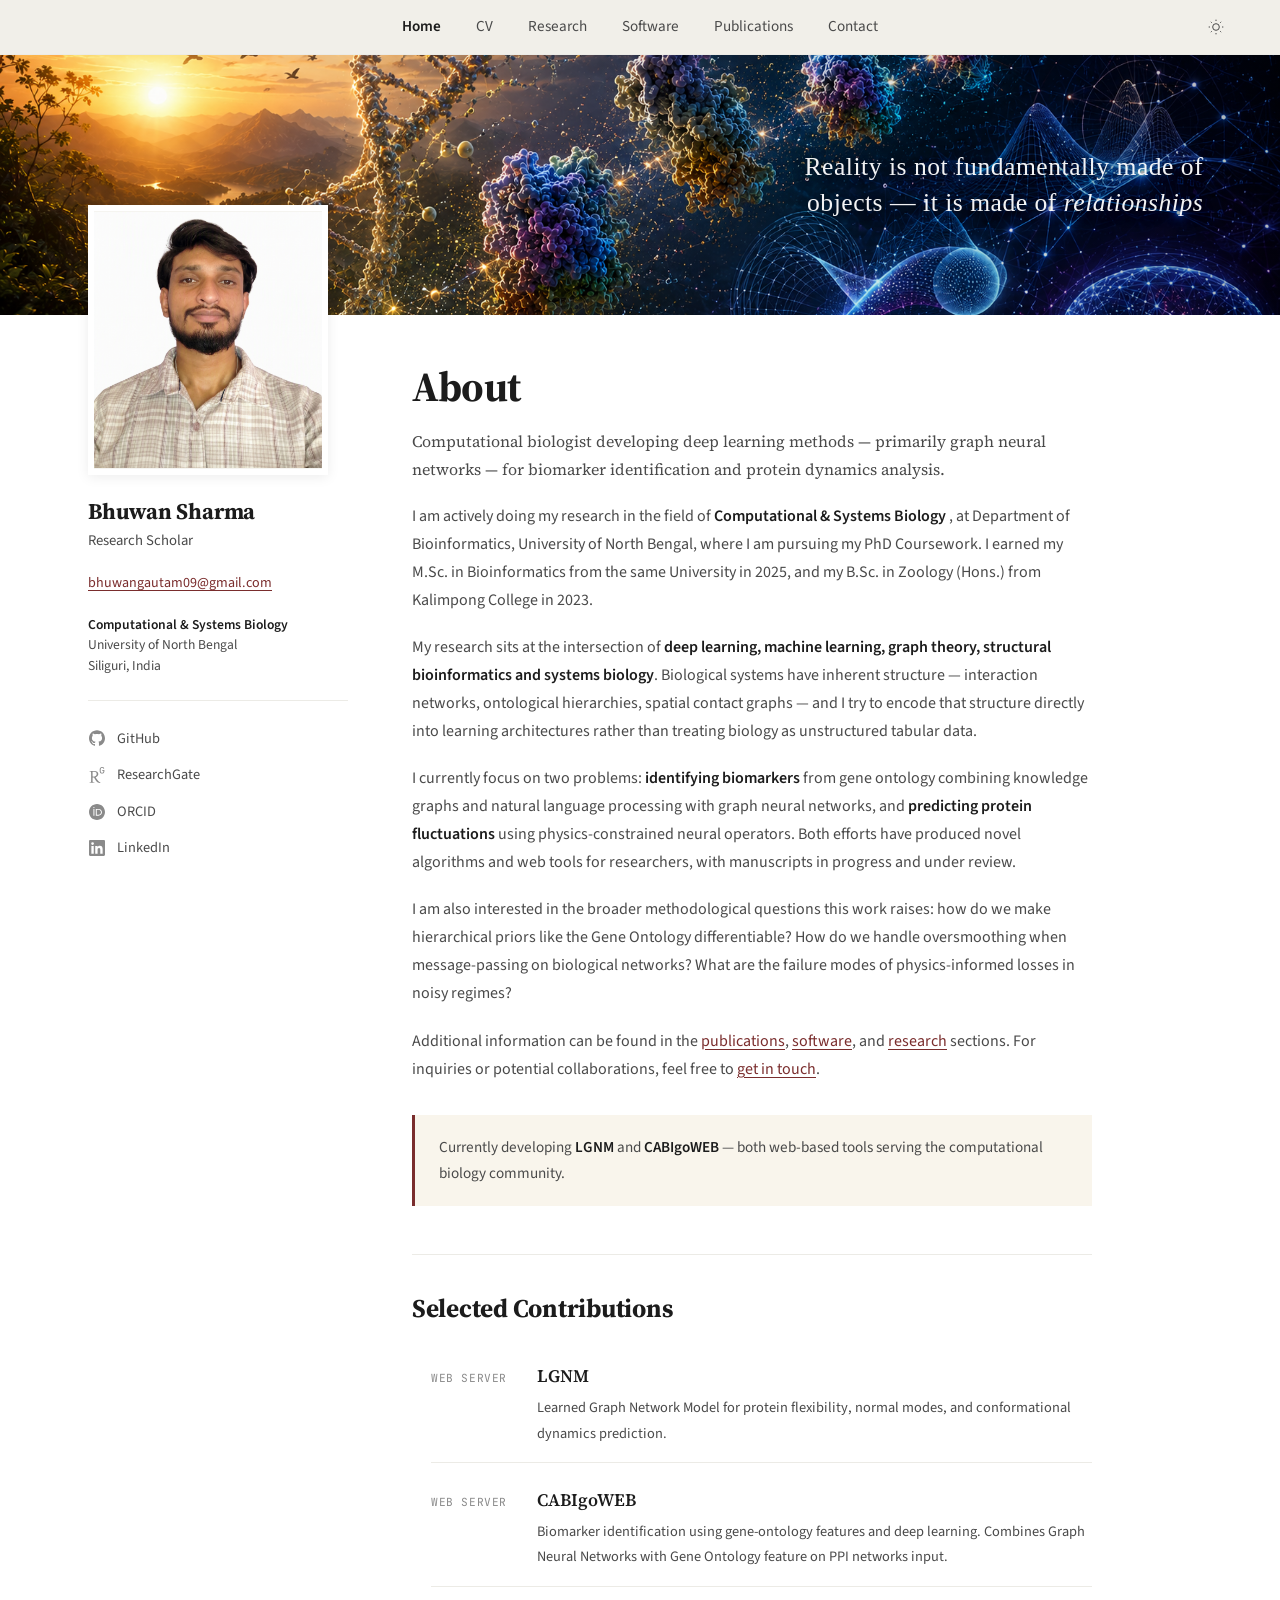
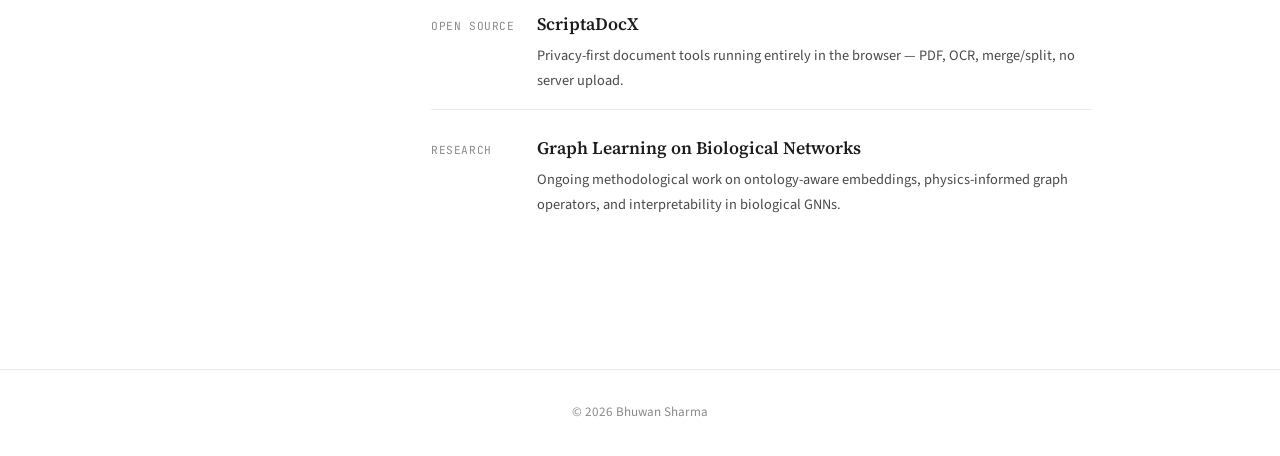
==== commit 501aa01a: "Add files via upload" ====
--- a/index.html
+++ b/index.html
@@ -1,178 +1,178 @@
-<!DOCTYPE html>
-<html lang="en" data-theme="light">
-<head>
-<meta charset="UTF-8"/>
-<meta name="viewport" content="width=device-width,initial-scale=1.0"/>
-<meta name="description" content="Bhuwan Sharma — Computational Biologist & Machine Learning Researcher, University of North Bengal."/>
-<title>Bhuwan Sharma — Computational Biologist</title>
-<link rel="icon" type="image/svg+xml" href="logo.svg" />
-<link rel="stylesheet" href="style.css"/>
-</head>
-<body>
-
-  
-
-<nav id="topnav">
-  <div class="nav-links">
-    <a href="index.html">Home</a>
-    <a href="cv.html">CV</a>
-    <a href="research.html">Research</a>
-    <a href="software.html">Software</a>
-    <a href="publications.html">Publications</a>
-    <a href="contact.html">Contact</a>
-  </div>
-  <div class="nav-tools">
-    <button id="themeBtn" class="nav-btn" aria-label="Toggle theme">
-      <svg class="icon-sun" width="16" height="16" viewBox="0 0 24 24" fill="none" stroke="currentColor" stroke-width="1.5"><circle cx="12" cy="12" r="5"/><path d="M12 1v2m0 18v2M4.22 4.22l1.42 1.42m12.73 12.73l1.41 1.41M1 12h2m18 0h2M4.22 19.78l1.42-1.42M18.36 5.64l1.41-1.41"/></svg>
-      <svg class="icon-moon" width="16" height="16" viewBox="0 0 24 24" fill="none" stroke="currentColor" stroke-width="1.5"><path d="M21 12.79A9 9 0 1111.21 3 7 7 0 0021 12.79z"/></svg>
-    </button>
-    <button id="mobBtn" class="nav-btn mob-btn" aria-label="Menu">
-      <span></span><span></span><span></span>
-    </button>
-  </div>
-</nav>
-
-<div class="mob-menu" id="mobMenu">
-  <a href="index.html">Home</a>
-  <a href="publications.html">Publications</a>
-  <a href="software.html">Software</a>
-  <a href="research.html">Research</a>
-  <a href="cv.html">CV</a>
-  <a href="contact.html">Contact</a>
-</div>
-
-<div class="banner">
-  <!-- overlay and sheen are now real elements — more reliable than
-       stacking two pseudo-elements on the same node -->
-  <div class="banner__overlay"></div>
-  <div class="banner__sheen"></div>
-
-  <blockquote class="banner-quote">
-    Reality is not fundamentally made of objects —
-    it is made of <em>relationships</em>
-    
-  </blockquote>
-</div>
-
-<div class="layout">
-
-
-  <aside class="sidebar">
-    <div class="profile-photo">
-      <div class="profile-fallback">BS</div>
-      <img src="assets/pp.png" alt="Bhuwan Sharma" onerror="this.style.display='none'"/>
-    </div>
-
-    <h1 class="sidebar-name">Bhuwan Sharma</h1>
-    <p class="sidebar-title">Research Scholar</p>
-
-    <div class="sidebar-contact">
-      <a href="mailto:bhuwangautam09@gmail.com">bhuwangautam09@gmail.com</a>
-    </div>
-
-    <div class="sidebar-affiliation">
-      <strong>Computational &amp; Systems Biology</strong><br/>
-      University of North Bengal<br/>
-      Siliguri, India
-    </div>
-
-    <div class="sidebar-links">
-      <a href="https://github.com/BhuwanShar" target="_blank" rel="noopener" class="sidebar-link">
-        <span class="sl-icon"><svg viewBox="0 0 24 24"><path d="M12 .297c-6.63 0-12 5.373-12 12 0 5.303 3.438 9.8 8.205 11.385.6.113.82-.258.82-.577 0-.285-.01-1.04-.015-2.04-3.338.724-4.042-1.61-4.042-1.61C4.422 18.07 3.633 17.7 3.633 17.7c-1.087-.744.084-.729.084-.729 1.205.084 1.838 1.236 1.838 1.236 1.07 1.835 2.809 1.305 3.495.998.108-.776.417-1.305.76-1.605-2.665-.3-5.466-1.332-5.466-5.93 0-1.31.465-2.38 1.235-3.22-.135-.303-.54-1.523.105-3.176 0 0 1.005-.322 3.3 1.23.96-.267 1.98-.399 3-.405 1.02.006 2.04.138 3 .405 2.28-1.552 3.285-1.23 3.285-1.23.645 1.653.24 2.873.12 3.176.765.84 1.23 1.91 1.23 3.22 0 4.61-2.805 5.625-5.475 5.92.42.36.81 1.096.81 2.22 0 1.606-.015 2.896-.015 3.286 0 .315.21.69.825.57C20.565 22.092 24 17.592 24 12.297c0-6.627-5.373-12-12-12"/></svg></span>
-        <span class="sl-label">GitHub</span>
-      </a>
-      <a href="https://www.researchgate.net/profile/Bhuwan-Sharma-5" target="_blank" rel="noopener" class="sidebar-link">
-        <span class="sl-icon"><svg width="24px" height="24px" viewBox="0 0 24 24" role="img" xmlns="http://www.w3.org/2000/svg"><title>ResearchGate icon</title><path d="M19.586 0c-.818 0-1.508.19-2.073.565-.563.377-.97.936-1.213 1.68a3.193 3.193 0 0 0-.112.437 8.365 8.365 0 0 0-.078.53 9 9 0 0 0-.05.727c-.01.282-.013.621-.013 1.016a31.121 31.123 0 0 0 .014 1.017 9 9 0 0 0 .05.727 7.946 7.946 0 0 0 .077.53h-.005a3.334 3.334 0 0 0 .113.438c.245.743.65 1.303 1.214 1.68.565.376 1.256.564 2.075.564.8 0 1.536-.213 2.105-.603.57-.39.94-.916 1.175-1.65.076-.235.135-.558.177-.93a10.9 10.9 0 0 0 .043-1.207v-.82c0-.095-.047-.142-.14-.142h-3.064c-.094 0-.14.047-.14.141v.956c0 .094.046.14.14.14h1.666c.056 0 .084.03.084.086 0 .36 0 .62-.036.865-.038.244-.1.447-.147.606-.108.385-.348.664-.638.876-.29.212-.738.35-1.227.35-.545 0-.901-.15-1.21-.353-.306-.203-.517-.454-.67-.915a3.136 3.136 0 0 1-.147-.762 17.366 17.367 0 0 1-.034-.656c-.01-.26-.014-.572-.014-.939a26.401 26.403 0 0 1 .014-.938 15.821 15.822 0 0 1 .035-.656 3.19 3.19 0 0 1 .148-.76 1.89 1.89 0 0 1 .742-1.01c.344-.244.593-.352 1.137-.352.508 0 .815.096 1.144.303.33.207.528.492.764.925.047.094.111.118.198.07l1.044-.43c.075-.048.09-.115.042-.199a3.549 3.549 0 0 0-.466-.742 3 3 0 0 0-.679-.607 3.313 3.313 0 0 0-.903-.41A4.068 4.068 0 0 0 19.586 0zM8.217 5.836c-1.69 0-3.036.086-4.297.086-1.146 0-2.291 0-3.007-.029v.831l1.088.2c.744.144 1.174.488 1.174 2.264v11.288c0 1.777-.43 2.12-1.174 2.263l-1.088.2v.832c.773-.029 2.12-.086 3.465-.086 1.29 0 2.951.057 3.667.086v-.831l-1.49-.2c-.773-.115-1.174-.487-1.174-2.264v-4.784c.688.057 1.29.057 2.206.057 1.748 3.123 3.41 5.472 4.355 6.56.86 1.032 2.177 1.691 3.839 1.691.487 0 1.003-.086 1.318-.23v-.744c-1.031 0-2.063-.716-2.808-1.518-1.26-1.376-2.95-3.582-4.355-6.074 2.32-.545 4.04-2.722 4.04-4.9 0-3.208-2.492-4.698-5.758-4.698zm-.515 1.29c2.406 0 3.839 1.26 3.839 3.552 0 2.263-1.547 3.782-4.097 3.782-.974 0-1.404-.03-2.063-.086v-7.19c.66-.059 1.547-.059 2.32-.059z"/></svg></span>
-        <span class="sl-label">ResearchGate</span>
-      </a>
-      <a href="https://orcid.org/0009-0004-7621-1207" target="_blank" rel="noopener" class="sidebar-link">
-        <span class="sl-icon"><svg viewBox="0 0 24 24"><path d="M12 0C5.372 0 0 5.372 0 12s5.372 12 12 12 12-5.372 12-12S18.628 0 12 0zM7.369 4.378c.525 0 .947.431.947.947s-.422.947-.947.947a.95.95 0 01-.947-.947c0-.525.422-.947.947-.947zm-.722 3.038h1.444v10.041H6.647V7.416zm3.562 0h3.9c3.712 0 5.344 2.653 5.344 5.025 0 2.578-2.016 5.025-5.325 5.025h-3.919V7.416zm1.444 1.303v7.444h2.297c3.272 0 4.05-2.544 4.05-3.713 0-1.378-.947-3.731-3.9-3.731h-2.447z"/></svg></span>
-        <span class="sl-label">ORCID</span>
-      </a>
-      <a href="https://www.linkedin.com/in/bhuwansharma2002" target="_blank" rel="noopener" class="sidebar-link">
-        <span class="sl-icon"><svg viewBox="0 0 24 24"><path d="M20.447 20.452h-3.554v-5.569c0-1.328-.027-3.037-1.852-3.037-1.853 0-2.136 1.445-2.136 2.939v5.667H9.351V9h3.414v1.561h.046c.477-.9 1.637-1.85 3.37-1.85 3.601 0 4.267 2.37 4.267 5.455v6.286zM5.337 7.433a2.062 2.062 0 01-2.063-2.065 2.064 2.064 0 112.063 2.065zm1.782 13.019H3.555V9h3.564v11.452zM22.225 0H1.771C.792 0 0 .774 0 1.729v20.542C0 23.227.792 24 1.771 24h20.451C23.2 24 24 23.227 24 22.271V1.729C24 .774 23.2 0 22.222 0h.003z"/></svg></span>
-        <span class="sl-label">LinkedIn</span>
-      </a>
-    </div>
-  </aside>
-
-  <main class="content">
-    <h1 class="page-title">About</h1>
-    <p class="page-lede">
-      Computational biologist developing deep learning methods — primarily graph neural networks — for biomarker identification and protein dynamics analysis.
-    </p>
-
-    <p>
-      I am actively doing my research in the field of <strong> Computational &amp; Systems Biology </strong>, at Department of Bioinformatics, University of North Bengal, where I am pursuing my PhD Coursework. I earned my M.Sc. in Bioinformatics from the same University in 2025, and my B.Sc. in Zoology (Hons.) from Kalimpong College in 2023.
-    </p>
-
-    <p>
-      My research sits at the intersection of <strong>deep learning, machine learning, graph theory, structural bioinformatics and systems biology</strong>. Biological systems have inherent structure — interaction networks, ontological hierarchies, spatial contact graphs — and I try to encode that structure directly into learning architectures rather than treating biology as unstructured tabular data.
-    </p>
-
-    <p>
-      I currently focus on two problems: <strong>identifying biomarkers</strong> from gene ontology combining knowledge graphs and natural language processing with graph neural networks, and <strong>predicting protein fluctuations</strong> using physics-constrained neural operators. Both efforts have produced novel algorithms and web tools for researchers, with manuscripts in progress and under review.
-    </p>
-
-    <p>
-      I am also interested in the broader methodological questions this work raises: how do we make hierarchical priors like the Gene Ontology differentiable? How do we handle oversmoothing when message-passing on biological networks? What are the failure modes of physics-informed losses in noisy regimes?
-    </p>
-
-    <p>
-      Additional information can be found in the <a href="publications.html">publications</a>, <a href="software.html">software</a>, and <a href="research.html">research</a> sections. For inquiries or potential collaborations, feel free to <a href="contact.html">get in touch</a>.
-    </p>
-
-    <div class="highlight-box">
-      <p>
-        Currently developing <strong>LGNM</strong> and <strong>CABIgoWEB</strong> — both web-based tools serving the computational biology community.
-      </p>
-    </div>
-
-    
-    <div class="contributions">
-      <h2>Selected Contributions</h2>
-      <ul class="contrib-list">
-
-        <li class="contrib-item">
-          <span class="contrib-tag">Web Server</span>
-          <div class="contrib-body">
-            <h3><a href="software.html#lgnm">LGNM</a></h3>
-            <p>Learned Graph Network Model for protein flexibility, normal modes, and conformational dynamics prediction.</p>
-          </div>
-        </li>
-        
-        <li class="contrib-item">
-          <span class="contrib-tag">Web Server</span>
-          <div class="contrib-body">
-            <h3><a href="software.html#cabigoweb">CABIgoWEB</a></h3>
-            <p>Biomarker identification using gene-ontology features and deep learning. Combines Graph Neural Networks with Gene Ontology feature on PPI networks input.</p>
-          </div>
-        </li>
-        
-        <li class="contrib-item">
-          <span class="contrib-tag">Open Source</span>
-          <div class="contrib-body">
-            <h3><a href="software.html#scriptadocx">ScriptaDocX</a></h3>
-            <p>Privacy-first document tools running entirely in the browser — PDF, OCR, merge/split, no server upload.</p>
-          </div>
-        </li>
-        <li class="contrib-item">
-          <span class="contrib-tag">Research</span>
-          <div class="contrib-body">
-            <h3><a href="research.html">Graph Learning on Biological Networks</a></h3>
-            <p>Ongoing methodological work on ontology-aware embeddings, physics-informed graph operators, and interpretability in biological GNNs.</p>
-          </div>
-        </li>
-      </ul>
-    </div>
-
-  </main>
-</div>
-
-<footer class="footer">
-  <p>© 2026 Bhuwan Sharma </p>
-</footer>
-
-<script src="script.js"></script>
-</body>
-</html>
+<!DOCTYPE html>
+<html lang="en" data-theme="light">
+<head>
+<meta charset="UTF-8"/>
+<meta name="viewport" content="width=device-width,initial-scale=1.0"/>
+<meta name="description" content="Bhuwan Sharma — Computational Biologist & Machine Learning Researcher, University of North Bengal."/>
+<title>Bhuwan Sharma — Computational Biologist</title>
+<link rel="icon" type="image/svg+xml" href="logo.svg" />
+<link rel="stylesheet" href="style.css"/>
+</head>
+<body>
+
+  
+
+<nav id="topnav">
+  <div class="nav-links">
+    <a href="index.html">Home</a>
+    <a href="cv.html">CV</a>
+    <a href="research.html">Research</a>
+    <a href="software.html">Software</a>
+    <a href="publications.html">Publications</a>
+    <a href="contact.html">Contact</a>
+  </div>
+  <div class="nav-tools">
+    <button id="themeBtn" class="nav-btn" aria-label="Toggle theme">
+      <svg class="icon-sun" width="16" height="16" viewBox="0 0 24 24" fill="none" stroke="currentColor" stroke-width="1.5"><circle cx="12" cy="12" r="5"/><path d="M12 1v2m0 18v2M4.22 4.22l1.42 1.42m12.73 12.73l1.41 1.41M1 12h2m18 0h2M4.22 19.78l1.42-1.42M18.36 5.64l1.41-1.41"/></svg>
+      <svg class="icon-moon" width="16" height="16" viewBox="0 0 24 24" fill="none" stroke="currentColor" stroke-width="1.5"><path d="M21 12.79A9 9 0 1111.21 3 7 7 0 0021 12.79z"/></svg>
+    </button>
+    <button id="mobBtn" class="nav-btn mob-btn" aria-label="Menu">
+      <span></span><span></span><span></span>
+    </button>
+  </div>
+</nav>
+
+<div class="mob-menu" id="mobMenu">
+  <a href="index.html">Home</a>
+  <a href="publications.html">Publications</a>
+  <a href="software.html">Software</a>
+  <a href="research.html">Research</a>
+  <a href="cv.html">CV</a>
+  <a href="contact.html">Contact</a>
+</div>
+
+<div class="banner">
+  <!-- overlay and sheen are now real elements — more reliable than
+       stacking two pseudo-elements on the same node -->
+  <div class="banner__overlay"></div>
+  <div class="banner__sheen"></div>
+
+  <blockquote class="banner-quote">
+    Reality is not fundamentally made of objects —
+    it is made of <em>relationships</em>
+    
+  </blockquote>
+</div>
+
+<div class="layout">
+
+
+  <aside class="sidebar">
+    <div class="profile-photo">
+      <div class="profile-fallback">BS</div>
+      <img src="assets/pp.png" alt="Bhuwan Sharma" onerror="this.style.display='none'"/>
+    </div>
+
+    <h1 class="sidebar-name">Bhuwan Sharma</h1>
+    <p class="sidebar-title">Research Scholar</p>
+
+    <div class="sidebar-contact">
+      <a href="mailto:bhuwangautam09@gmail.com">bhuwangautam09@gmail.com</a>
+    </div>
+
+    <div class="sidebar-affiliation">
+      <strong>Computational &amp; Systems Biology</strong><br/>
+      University of North Bengal<br/>
+      Siliguri, India
+    </div>
+
+    <div class="sidebar-links">
+      <a href="https://github.com/BhuwanShar" target="_blank" rel="noopener" class="sidebar-link">
+        <span class="sl-icon"><svg viewBox="0 0 24 24"><path d="M12 .297c-6.63 0-12 5.373-12 12 0 5.303 3.438 9.8 8.205 11.385.6.113.82-.258.82-.577 0-.285-.01-1.04-.015-2.04-3.338.724-4.042-1.61-4.042-1.61C4.422 18.07 3.633 17.7 3.633 17.7c-1.087-.744.084-.729.084-.729 1.205.084 1.838 1.236 1.838 1.236 1.07 1.835 2.809 1.305 3.495.998.108-.776.417-1.305.76-1.605-2.665-.3-5.466-1.332-5.466-5.93 0-1.31.465-2.38 1.235-3.22-.135-.303-.54-1.523.105-3.176 0 0 1.005-.322 3.3 1.23.96-.267 1.98-.399 3-.405 1.02.006 2.04.138 3 .405 2.28-1.552 3.285-1.23 3.285-1.23.645 1.653.24 2.873.12 3.176.765.84 1.23 1.91 1.23 3.22 0 4.61-2.805 5.625-5.475 5.92.42.36.81 1.096.81 2.22 0 1.606-.015 2.896-.015 3.286 0 .315.21.69.825.57C20.565 22.092 24 17.592 24 12.297c0-6.627-5.373-12-12-12"/></svg></span>
+        <span class="sl-label">GitHub</span>
+      </a>
+      <a href="https://www.researchgate.net/profile/Bhuwan-Sharma-5" target="_blank" rel="noopener" class="sidebar-link">
+        <span class="sl-icon"><svg width="24px" height="24px" viewBox="0 0 24 24" role="img" xmlns="http://www.w3.org/2000/svg"><title>ResearchGate icon</title><path d="M19.586 0c-.818 0-1.508.19-2.073.565-.563.377-.97.936-1.213 1.68a3.193 3.193 0 0 0-.112.437 8.365 8.365 0 0 0-.078.53 9 9 0 0 0-.05.727c-.01.282-.013.621-.013 1.016a31.121 31.123 0 0 0 .014 1.017 9 9 0 0 0 .05.727 7.946 7.946 0 0 0 .077.53h-.005a3.334 3.334 0 0 0 .113.438c.245.743.65 1.303 1.214 1.68.565.376 1.256.564 2.075.564.8 0 1.536-.213 2.105-.603.57-.39.94-.916 1.175-1.65.076-.235.135-.558.177-.93a10.9 10.9 0 0 0 .043-1.207v-.82c0-.095-.047-.142-.14-.142h-3.064c-.094 0-.14.047-.14.141v.956c0 .094.046.14.14.14h1.666c.056 0 .084.03.084.086 0 .36 0 .62-.036.865-.038.244-.1.447-.147.606-.108.385-.348.664-.638.876-.29.212-.738.35-1.227.35-.545 0-.901-.15-1.21-.353-.306-.203-.517-.454-.67-.915a3.136 3.136 0 0 1-.147-.762 17.366 17.367 0 0 1-.034-.656c-.01-.26-.014-.572-.014-.939a26.401 26.403 0 0 1 .014-.938 15.821 15.822 0 0 1 .035-.656 3.19 3.19 0 0 1 .148-.76 1.89 1.89 0 0 1 .742-1.01c.344-.244.593-.352 1.137-.352.508 0 .815.096 1.144.303.33.207.528.492.764.925.047.094.111.118.198.07l1.044-.43c.075-.048.09-.115.042-.199a3.549 3.549 0 0 0-.466-.742 3 3 0 0 0-.679-.607 3.313 3.313 0 0 0-.903-.41A4.068 4.068 0 0 0 19.586 0zM8.217 5.836c-1.69 0-3.036.086-4.297.086-1.146 0-2.291 0-3.007-.029v.831l1.088.2c.744.144 1.174.488 1.174 2.264v11.288c0 1.777-.43 2.12-1.174 2.263l-1.088.2v.832c.773-.029 2.12-.086 3.465-.086 1.29 0 2.951.057 3.667.086v-.831l-1.49-.2c-.773-.115-1.174-.487-1.174-2.264v-4.784c.688.057 1.29.057 2.206.057 1.748 3.123 3.41 5.472 4.355 6.56.86 1.032 2.177 1.691 3.839 1.691.487 0 1.003-.086 1.318-.23v-.744c-1.031 0-2.063-.716-2.808-1.518-1.26-1.376-2.95-3.582-4.355-6.074 2.32-.545 4.04-2.722 4.04-4.9 0-3.208-2.492-4.698-5.758-4.698zm-.515 1.29c2.406 0 3.839 1.26 3.839 3.552 0 2.263-1.547 3.782-4.097 3.782-.974 0-1.404-.03-2.063-.086v-7.19c.66-.059 1.547-.059 2.32-.059z"/></svg></span>
+        <span class="sl-label">ResearchGate</span>
+      </a>
+      <a href="https://orcid.org/0009-0004-7621-1207" target="_blank" rel="noopener" class="sidebar-link">
+        <span class="sl-icon"><svg viewBox="0 0 24 24"><path d="M12 0C5.372 0 0 5.372 0 12s5.372 12 12 12 12-5.372 12-12S18.628 0 12 0zM7.369 4.378c.525 0 .947.431.947.947s-.422.947-.947.947a.95.95 0 01-.947-.947c0-.525.422-.947.947-.947zm-.722 3.038h1.444v10.041H6.647V7.416zm3.562 0h3.9c3.712 0 5.344 2.653 5.344 5.025 0 2.578-2.016 5.025-5.325 5.025h-3.919V7.416zm1.444 1.303v7.444h2.297c3.272 0 4.05-2.544 4.05-3.713 0-1.378-.947-3.731-3.9-3.731h-2.447z"/></svg></span>
+        <span class="sl-label">ORCID</span>
+      </a>
+      <a href="https://www.linkedin.com/in/bhuwansharma2002" target="_blank" rel="noopener" class="sidebar-link">
+        <span class="sl-icon"><svg viewBox="0 0 24 24"><path d="M20.447 20.452h-3.554v-5.569c0-1.328-.027-3.037-1.852-3.037-1.853 0-2.136 1.445-2.136 2.939v5.667H9.351V9h3.414v1.561h.046c.477-.9 1.637-1.85 3.37-1.85 3.601 0 4.267 2.37 4.267 5.455v6.286zM5.337 7.433a2.062 2.062 0 01-2.063-2.065 2.064 2.064 0 112.063 2.065zm1.782 13.019H3.555V9h3.564v11.452zM22.225 0H1.771C.792 0 0 .774 0 1.729v20.542C0 23.227.792 24 1.771 24h20.451C23.2 24 24 23.227 24 22.271V1.729C24 .774 23.2 0 22.222 0h.003z"/></svg></span>
+        <span class="sl-label">LinkedIn</span>
+      </a>
+    </div>
+  </aside>
+
+  <main class="content">
+    <h1 class="page-title">About</h1>
+    <p class="page-lede">
+      Computational biologist developing deep learning methods — primarily graph neural networks — for biomarker identification and protein dynamics analysis.
+    </p>
+
+    <p>
+      I am actively doing my research in the field of <strong> Computational &amp; Systems Biology </strong>, at Department of Bioinformatics, University of North Bengal, where I am pursuing my PhD Coursework. I earned my M.Sc. in Bioinformatics from the same University in 2025, and my B.Sc. in Zoology (Hons.) from Kalimpong College in 2023.
+    </p>
+
+    <p>
+      My research sits at the intersection of <strong>deep learning, machine learning, graph theory, structural bioinformatics and systems biology</strong>. Biological systems have inherent structure — interaction networks, ontological hierarchies, spatial contact graphs — and I try to encode that structure directly into learning architectures rather than treating biology as unstructured tabular data.
+    </p>
+
+    <p>
+      I currently focus on two problems: <strong>identifying biomarkers</strong> from gene ontology combining knowledge graphs and natural language processing with graph neural networks, and <strong>predicting protein fluctuations</strong> using physics-constrained neural operators. Both efforts have produced novel algorithms and web tools for researchers, with manuscripts in progress and under review.
+    </p>
+
+    <p>
+      I am also interested in the broader methodological questions this work raises: how do we make hierarchical priors like the Gene Ontology differentiable? How do we handle oversmoothing when message-passing on biological networks? What are the failure modes of physics-informed losses in noisy regimes?
+    </p>
+
+    <p>
+      Additional information can be found in the <a href="publications.html">publications</a>, <a href="software.html">software</a>, and <a href="research.html">research</a> sections. For inquiries or potential collaborations, feel free to <a href="contact.html">get in touch</a>.
+    </p>
+
+    <div class="highlight-box">
+      <p>
+        Currently developing <strong>LGNM</strong> and <strong>CABIgoWEB</strong> — both web-based tools serving the computational biology community.
+      </p>
+    </div>
+
+    
+    <div class="contributions">
+      <h2>Selected Contributions</h2>
+      <ul class="contrib-list">
+
+        <li class="contrib-item">
+          <span class="contrib-tag">Web Server</span>
+          <div class="contrib-body">
+            <h3><a href="software.html#lgnm">LGNM</a></h3>
+            <p>Learned Graph Network Model for protein flexibility, normal modes, and conformational dynamics prediction.</p>
+          </div>
+        </li>
+        
+        <li class="contrib-item">
+          <span class="contrib-tag">Web Server</span>
+          <div class="contrib-body">
+            <h3><a href="software.html#cabigoweb">CABIgoWEB</a></h3>
+            <p>Biomarker identification using gene-ontology features and deep learning. Combines Graph Neural Networks with Gene Ontology feature on PPI networks input.</p>
+          </div>
+        </li>
+        
+        <li class="contrib-item">
+          <span class="contrib-tag">Open Source</span>
+          <div class="contrib-body">
+            <h3><a href="software.html#scriptadocx">ScriptaDocX</a></h3>
+            <p>Privacy-first document tools running entirely in the browser — PDF, OCR, merge/split, no server upload.</p>
+          </div>
+        </li>
+        <li class="contrib-item">
+          <span class="contrib-tag">Research</span>
+          <div class="contrib-body">
+            <h3><a href="research.html">Graph Learning on Biological Networks</a></h3>
+            <p>Ongoing methodological work on ontology-aware embeddings, physics-informed graph operators, and interpretability in biological GNNs.</p>
+          </div>
+        </li>
+      </ul>
+    </div>
+
+  </main>
+</div>
+
+<footer class="footer">
+  <p>© 2026 Bhuwan Sharma </p>
+</footer>
+
+<script src="script.js"></script>
+</body>
+</html>
--- a/style.css
+++ b/style.css
@@ -1,2114 +1,823 @@
-/* ══════════════════════════════════════════════════
-   BHUWAN SHARMA — COMPUTATIONAL BIOLOGY PORTFOLIO
-
-   ══════════════════════════════════════════════════ */
-
-*, *::before, *::after {
-    margin: 0;
-    padding: 0;
-    box-sizing: border-box;
-}
-
-/* ── DESIGN TOKENS ─────────────────────────────── */
-:root {
-    --sans: 'Space Grotesk', 'Inter', system-ui, -apple-system, sans-serif;
-    --inter: 'Inter', system-ui, sans-serif;
-    --mono: 'JetBrains Mono', 'Fira Code', monospace;
-    --serif: 'EB Garamond', Georgia, serif;
-
-    --max-w: 1200px;
-    --nav-h: 64px;
-    --radius-sm: 8px;
-    --radius-md: 12px;
-    --radius-lg: 20px;
-    --radius-full: 9999px;
-    --speed: 0.3s;
-    --speed-slow: 0.6s;
-
-    --cyan: #00e5ff;
-    --green: #34d399;
-    --violet: #a78bfa;
-    --amber: #fbbf24;
-    --rose: #fb7185;
-}
-
-[data-theme="dark"] {
-    --bg-primary: #06080d;
-    --bg-secondary: #0c0f17;
-    --bg-card: rgba(15, 18, 30, 0.7);
-    --bg-card-solid: #0f121e;
-    --bg-hover: rgba(20, 25, 40, 0.8);
-    --bg-elevated: rgba(20, 24, 38, 0.9);
-
-    --border: rgba(255, 255, 255, 0.06);
-    --border-hover: rgba(255, 255, 255, 0.12);
-    --border-accent: rgba(0, 229, 255, 0.2);
-
-    --text-primary: #e2e8f0;
-    --text-secondary: #94a3b8;
-    --text-tertiary: #475569;
-    --text-accent: var(--cyan);
-
-    --glass-bg: rgba(15, 18, 30, 0.6);
-    --glass-border: rgba(255, 255, 255, 0.08);
-    --glass-shadow: 0 8px 32px rgba(0, 0, 0, 0.4);
-
-    --glow-cyan: 0 0 20px rgba(0, 229, 255, 0.15);
-    --glow-violet: 0 0 20px rgba(167, 139, 250, 0.15);
-    --glow-green: 0 0 20px rgba(52, 211, 153, 0.15);
-
-    --gradient-accent: linear-gradient(135deg, var(--cyan), var(--violet));
-    --gradient-bg: radial-gradient(ellipse at 20% 50%, rgba(0, 229, 255, 0.03) 0%, transparent 50%),
-                    radial-gradient(ellipse at 80% 20%, rgba(167, 139, 250, 0.03) 0%, transparent 50%);
-}
-
-[data-theme="light"] {
-    --bg-primary: #f8fafc;
-    --bg-secondary: #f1f5f9;
-    --bg-card: rgba(255, 255, 255, 0.8);
-    --bg-card-solid: #ffffff;
-    --bg-hover: rgba(241, 245, 249, 0.9);
-    --bg-elevated: rgba(255, 255, 255, 0.95);
-
-    --border: rgba(0, 0, 0, 0.08);
-    --border-hover: rgba(0, 0, 0, 0.15);
-    --border-accent: rgba(37, 99, 235, 0.2);
-
-    --text-primary: #1e293b;
-    --text-secondary: #64748b;
-    --text-tertiary: #94a3b8;
-    --text-accent: #2563eb;
-
-    --cyan: #0891b2;
-    --green: #059669;
-    --violet: #7c3aed;
-
-    --glass-bg: rgba(255, 255, 255, 0.7);
-    --glass-border: rgba(0, 0, 0, 0.06);
-    --glass-shadow: 0 8px 32px rgba(0, 0, 0, 0.08);
-
-    --glow-cyan: 0 0 20px rgba(8, 145, 178, 0.1);
-    --glow-violet: 0 0 20px rgba(124, 58, 237, 0.1);
-    --glow-green: 0 0 20px rgba(5, 150, 105, 0.1);
-
-    --gradient-accent: linear-gradient(135deg, #0891b2, #7c3aed);
-    --gradient-bg: radial-gradient(ellipse at 20% 50%, rgba(8, 145, 178, 0.03) 0%, transparent 50%),
-                    radial-gradient(ellipse at 80% 20%, rgba(124, 58, 237, 0.03) 0%, transparent 50%);
-}
-
-/* ── BASE ──────────────────────────────────────── */
-html {
-    scroll-behavior: smooth;
-    scrollbar-width: thin;
-    scrollbar-color: var(--border) var(--bg-primary);
-    font-size: 16px;
-}
-
-body {
-    font-family: var(--inter);
-    background: var(--bg-primary);
-    color: var(--text-primary);
-    line-height: 1.7;
-    -webkit-font-smoothing: antialiased;
-    -moz-osx-font-smoothing: grayscale;
-    transition: background var(--speed), color var(--speed);
-    overflow-x: hidden;
-}
-
-::-webkit-scrollbar { width: 6px; }
-::-webkit-scrollbar-track { background: var(--bg-primary); }
-::-webkit-scrollbar-thumb { background: var(--border-hover); border-radius: 3px; }
-::selection { background: rgba(0, 229, 255, 0.15); color: var(--text-accent); }
-
-a { color: inherit; text-decoration: none; }
-img { max-width: 100%; display: block; }
-
-/* ── GLASS CARD ────────────────────────────────── */
-.glass-card {
-    background: var(--glass-bg);
-    backdrop-filter: blur(16px);
-    -webkit-backdrop-filter: blur(16px);
-    border: 1px solid var(--glass-border);
-    border-radius: var(--radius-md);
-    box-shadow: var(--glass-shadow);
-    transition: border-color var(--speed), box-shadow var(--speed), transform var(--speed);
-}
-
-.glass-card:hover {
-    border-color: var(--border-hover);
-    transform: translateY(-2px);
-    box-shadow: var(--glass-shadow), var(--glow-cyan);
-}
-
-/* ── NETWORK CANVAS BG ─────────────────────────── */
-#networkCanvas {
-    position: fixed;
-    top: 0;
-    left: 0;
-    width: 100%;
-    height: 100%;
-    z-index: 0;
-    pointer-events: none;
-    opacity: 0.4;
-}
-
-/* ── CURSOR GLOW ───────────────────────────────── */
-.cursor-glow {
-    position: fixed;
-    width: 400px;
-    height: 400px;
-    border-radius: 50%;
-    background: radial-gradient(circle, rgba(0, 229, 255, 0.04) 0%, transparent 70%);
-    pointer-events: none;
-    z-index: 1;
-    transform: translate(-50%, -50%);
-    transition: opacity 0.3s;
-    display: none;
-}
-
-@media (hover: hover) and (pointer: fine) {
-    .cursor-glow { display: block; }
-}
-
-/* ── NAVIGATION ────────────────────────────────── */
-.nav {
-    position: fixed;
-    top: 0;
-    left: 0;
-    right: 0;
-    z-index: 1000;
-    height: var(--nav-h);
-    background: rgba(6, 8, 13, 0.8);
-    backdrop-filter: blur(20px);
-    -webkit-backdrop-filter: blur(20px);
-    border-bottom: 1px solid var(--border);
-    transition: all var(--speed);
-}
-
-[data-theme="light"] .nav {
-    background: rgba(248, 250, 252, 0.85);
-}
-
-.nav.scrolled {
-    box-shadow: 0 4px 24px rgba(0, 0, 0, 0.1);
-}
-
-.nav-inner {
-    max-width: var(--max-w);
-    margin: 0 auto;
-    padding: 0 32px;
-    height: 100%;
-    display: flex;
-    align-items: center;
-    justify-content: space-between;
-    gap: 24px;
-}
-
-.nav-brand {
-    display: flex;
-    align-items: center;
-    gap: 10px;
-    font-family: var(--sans);
-    font-weight: 600;
-    font-size: 1.05rem;
-    color: var(--text-primary);
-    white-space: nowrap;
-}
-
-.brand-icon {
-    color: var(--cyan);
-    font-size: 1.2rem;
-}
-
-.nav-links {
-    display: flex;
-    gap: 2px;
-}
-
-.nav-links a {
-    font-family: var(--inter);
-    font-size: 0.82rem;
-    font-weight: 500;
-    color: var(--text-secondary);
-    padding: 8px 14px;
-    border-radius: var(--radius-sm);
-    transition: all var(--speed);
-    position: relative;
-}
-
-.nav-links a:hover {
-    color: var(--text-primary);
-    background: var(--bg-hover);
-}
-
-.nav-links a.active {
-    color: var(--text-accent);
-}
-
-.nav-links a.active::after {
-    content: '';
-    position: absolute;
-    bottom: 2px;
-    left: 50%;
-    transform: translateX(-50%);
-    width: 16px;
-    height: 2px;
-    background: var(--text-accent);
-    border-radius: 1px;
-}
-
-.nav-actions {
-    display: flex;
-    align-items: center;
-    gap: 12px;
-}
-
-.nav-cta {
-    font-family: var(--inter);
-    font-size: 0.78rem;
-    font-weight: 600;
-    color: var(--bg-primary);
-    background: var(--gradient-accent);
-    padding: 8px 18px;
-    border-radius: var(--radius-full);
-    transition: all var(--speed);
-    white-space: nowrap;
-}
-
-.nav-cta:hover {
-    transform: translateY(-1px);
-    box-shadow: var(--glow-cyan);
-}
-
-/* Theme Toggle */
-.theme-toggle {
-    background: none;
-    border: 1px solid var(--border);
-    border-radius: var(--radius-full);
-    width: 52px;
-    height: 28px;
-    cursor: pointer;
-    padding: 2px;
-    position: relative;
-    transition: border-color var(--speed);
-}
-
-.theme-toggle:hover {
-    border-color: var(--border-hover);
-}
-
-.toggle-track {
-    display: flex;
-    align-items: center;
-    justify-content: space-between;
-    width: 100%;
-    height: 100%;
-    padding: 0 6px;
-    position: relative;
-}
-
-.toggle-sun, .toggle-moon {
-    font-size: 0.7rem;
-    z-index: 1;
-    transition: opacity var(--speed);
-}
-
-.toggle-thumb {
-    position: absolute;
-    width: 20px;
-    height: 20px;
-    border-radius: 50%;
-    background: var(--text-accent);
-    top: 50%;
-    transform: translateY(-50%);
-    left: 3px;
-    transition: left var(--speed) cubic-bezier(0.68, -0.55, 0.265, 1.55);
-    box-shadow: 0 1px 4px rgba(0,0,0,0.3);
-}
-
-[data-theme="dark"] .toggle-thumb {
-    left: calc(100% - 23px);
-}
-
-/* Hamburger */
-.hamburger {
-    display: none;
-    flex-direction: column;
-    gap: 5px;
-    background: none;
-    border: 1px solid var(--border);
-    border-radius: var(--radius-sm);
-    width: 38px;
-    height: 38px;
-    cursor: pointer;
-    align-items: center;
-    justify-content: center;
-    padding: 9px;
-    transition: border-color var(--speed);
-}
-
-.hamburger:hover { border-color: var(--border-hover); }
-
-.hamburger span {
-    display: block;
-    width: 100%;
-    height: 2px;
-    background: var(--text-secondary);
-    border-radius: 1px;
-    transition: all 0.3s ease;
-    transform-origin: center;
-}
-
-.hamburger.open span:nth-child(1) { transform: rotate(45deg) translate(5px, 5px); }
-.hamburger.open span:nth-child(2) { opacity: 0; }
-.hamburger.open span:nth-child(3) { transform: rotate(-45deg) translate(5px, -5px); }
-
-/* ── BUTTONS ───────────────────────────────────── */
-.btn {
-    display: inline-flex;
-    align-items: center;
-    gap: 8px;
-    font-family: var(--inter);
-    font-size: 0.85rem;
-    font-weight: 600;
-    padding: 12px 24px;
-    border-radius: var(--radius-sm);
-    border: none;
-    cursor: pointer;
-    transition: all var(--speed);
-    white-space: nowrap;
-    text-decoration: none;
-}
-
-.btn-primary {
-    background: var(--gradient-accent);
-    color: #000;
-    box-shadow: 0 4px 16px rgba(0, 229, 255, 0.2);
-}
-
-.btn-primary:hover {
-    transform: translateY(-2px);
-    box-shadow: 0 6px 24px rgba(0, 229, 255, 0.3);
-}
-
-.btn-secondary {
-    background: var(--bg-card);
-    color: var(--text-primary);
-    border: 1px solid var(--border);
-}
-
-.btn-secondary:hover {
-    border-color: var(--border-hover);
-    background: var(--bg-hover);
-    transform: translateY(-1px);
-}
-
-.btn-ghost {
-    background: transparent;
-    color: var(--text-secondary);
-    border: 1px solid var(--border);
-}
-
-.btn-ghost:hover {
-    color: var(--text-primary);
-    border-color: var(--border-hover);
-    background: var(--bg-hover);
-}
-
-/* ── HERO ──────────────────────────────────────── */
-.hero {
-    position: relative;
-    min-height: 100vh;
-    display: flex;
-    align-items: center;
-    padding: calc(var(--nav-h) + 40px) 0 60px;
-    overflow: hidden;
-    z-index: 2;
-}
-
-.hero-bg-effects {
-    position: absolute;
-    inset: 0;
-    pointer-events: none;
-    overflow: hidden;
-}
-
-.hero-gradient-orb {
-    position: absolute;
-    border-radius: 50%;
-    filter: blur(120px);
-    opacity: 0.5;
-}
-
-.orb-1 {
-    width: 600px;
-    height: 600px;
-    background: rgba(0, 229, 255, 0.06);
-    top: -10%;
-    left: -10%;
-    animation: orbFloat1 20s ease-in-out infinite;
-}
-
-.orb-2 {
-    width: 500px;
-    height: 500px;
-    background: rgba(167, 139, 250, 0.05);
-    top: 20%;
-    right: -10%;
-    animation: orbFloat2 25s ease-in-out infinite;
-}
-
-.orb-3 {
-    width: 400px;
-    height: 400px;
-    background: rgba(52, 211, 153, 0.04);
-    bottom: -10%;
-    left: 30%;
-    animation: orbFloat3 22s ease-in-out infinite;
-}
-
-@keyframes orbFloat1 {
-    0%, 100% { transform: translate(0, 0) scale(1); }
-    33% { transform: translate(40px, 30px) scale(1.1); }
-    66% { transform: translate(-20px, -20px) scale(0.95); }
-}
-
-@keyframes orbFloat2 {
-    0%, 100% { transform: translate(0, 0) scale(1); }
-    33% { transform: translate(-30px, 40px) scale(0.9); }
-    66% { transform: translate(20px, -30px) scale(1.05); }
-}
-
-@keyframes orbFloat3 {
-    0%, 100% { transform: translate(0, 0) scale(1); }
-    50% { transform: translate(30px, -30px) scale(1.1); }
-}
-
-.hero-grid-overlay {
-    position: absolute;
-    inset: 0;
-    background-image:
-        linear-gradient(var(--border) 1px, transparent 1px),
-        linear-gradient(90deg, var(--border) 1px, transparent 1px);
-    background-size: 60px 60px;
-    opacity: 0.3;
-    mask-image: radial-gradient(ellipse at center, black 20%, transparent 70%);
-    -webkit-mask-image: radial-gradient(ellipse at center, black 20%, transparent 70%);
-}
-
-.hero-inner {
-    max-width: var(--max-w);
-    margin: 0 auto;
-    padding: 0 32px;
-    display: grid;
-    grid-template-columns: 1.2fr 0.8fr;
-    gap: 60px;
-    align-items: center;
-    width: 100%;
-}
-
-.hero-content {
-    z-index: 2;
-}
-
-.hero-badge {
-    display: inline-flex;
-    align-items: center;
-    gap: 8px;
-    padding: 6px 16px;
-    background: var(--bg-card);
-    border: 1px solid var(--border-accent);
-    border-radius: var(--radius-full);
-    margin-bottom: 28px;
-    animation: fadeInUp 0.8s ease forwards;
-}
-
-.badge-dot {
-    width: 8px;
-    height: 8px;
-    border-radius: 50%;
-    background: var(--green);
-    animation: pulse 2s ease-in-out infinite;
-}
-
-@keyframes pulse {
-    0%, 100% { opacity: 1; box-shadow: 0 0 0 0 rgba(52, 211, 153, 0.4); }
-    50% { opacity: 0.8; box-shadow: 0 0 0 6px rgba(52, 211, 153, 0); }
-}
-
-.badge-text {
-    font-family: var(--mono);
-    font-size: 0.72rem;
-    color: var(--text-secondary);
-}
-
-.hero-title {
-    font-family: var(--sans);
-    font-weight: 700;
-    line-height: 1.1;
-    margin-bottom: 16px;
-}
-
-.title-line {
-    display: block;
-    opacity: 0;
-    transform: translateY(20px);
-    animation: fadeInUp 0.8s ease forwards;
-}
-
-.title-line-1 {
-    font-size: clamp(2rem, 5vw, 3.2rem);
-    color: var(--text-primary);
-    animation-delay: 0.1s;
-}
-
-.title-line-2 {
-    font-size: clamp(2.2rem, 6vw, 3.8rem);
-    color: var(--text-primary);
-    animation-delay: 0.2s;
-}
-
-.title-accent {
-    background: var(--gradient-accent);
-    -webkit-background-clip: text;
-    -webkit-text-fill-color: transparent;
-    background-clip: text;
-}
-
-.hero-subtitle {
-    font-family: var(--mono);
-    font-size: 0.78rem;
-    color: var(--text-accent);
-    margin-bottom: 20px;
-    letter-spacing: 0.3px;
-    opacity: 0;
-    animation: fadeInUp 0.8s ease 0.3s forwards;
-}
-
-.hero-desc {
-    font-size: 0.95rem;
-    color: var(--text-secondary);
-    line-height: 1.8;
-    max-width: 540px;
-    margin-bottom: 32px;
-    opacity: 0;
-    animation: fadeInUp 0.8s ease 0.4s forwards;
-}
-
-.hero-actions {
-    display: flex;
-    flex-wrap: wrap;
-    gap: 12px;
-    margin-bottom: 48px;
-    opacity: 0;
-    animation: fadeInUp 0.8s ease 0.5s forwards;
-}
-
-.hero-stats {
-    display: flex;
-    gap: 40px;
-    padding-top: 32px;
-    border-top: 1px solid var(--border);
-    opacity: 0;
-    animation: fadeInUp 0.8s ease 0.6s forwards;
-}
-
-.stat-item {
-    display: flex;
-    flex-direction: column;
-    gap: 4px;
-}
-
-.stat-number {
-    font-family: var(--sans);
-    font-size: 1.8rem;
-    font-weight: 700;
-    color: var(--text-accent);
-    line-height: 1;
-}
-
-.stat-label {
-    font-size: 0.72rem;
-    color: var(--text-tertiary);
-    font-weight: 500;
-}
-
-@keyframes fadeInUp {
-    from { opacity: 0; transform: translateY(20px); }
-    to { opacity: 1; transform: translateY(0); }
-}
-
-/* Hero Visual */
-.hero-visual {
-    position: relative;
-    display: flex;
-    align-items: center;
-    justify-content: center;
-    z-index: 2;
-}
-
-.hero-photo-container {
-    position: relative;
-    width: 280px;
-    height: 280px;
-    display: flex;
-    align-items: center;
-    justify-content: center;
-}
-
-.photo-ring {
-    position: absolute;
-    border-radius: 50%;
-    border: 1px solid;
-    opacity: 0;
-    animation: ringExpand 1s ease forwards;
-}
-
-.ring-1 {
-    width: 240px;
-    height: 240px;
-    border-color: rgba(0, 229, 255, 0.15);
-    animation-delay: 0.3s;
-    animation-duration: 8s;
-    animation-name: ringExpand, ringSpin;
-    animation-timing-function: ease, linear;
-    animation-fill-mode: forwards, none;
-    animation-iteration-count: 1, infinite;
-}
-
-.ring-2 {
-    width: 280px;
-    height: 280px;
-    border-color: rgba(167, 139, 250, 0.1);
-    border-style: dashed;
-    animation-delay: 0.5s;
-    animation-duration: 12s;
-    animation-name: ringExpand, ringSpinReverse;
-    animation-timing-function: ease, linear;
-    animation-fill-mode: forwards, none;
-    animation-iteration-count: 1, infinite;
-}
-
-.ring-3 {
-    width: 320px;
-    height: 320px;
-    border-color: rgba(52, 211, 153, 0.08);
-    animation-delay: 0.7s;
-}
-
-@keyframes ringExpand {
-    from { opacity: 0; transform: scale(0.8); }
-    to { opacity: 1; transform: scale(1); }
-}
-
-@keyframes ringSpin {
-    from { transform: rotate(0deg); }
-    to { transform: rotate(360deg); }
-}
-
-@keyframes ringSpinReverse {
-    from { transform: rotate(360deg); }
-    to { transform: rotate(0deg); }
-}
-
-.hero-photo {
-    width: 180px;
-    height: 180px;
-    border-radius: 50%;
-    object-fit: cover;
-    border: 3px solid var(--border);
-    position: relative;
-    z-index: 2;
-    opacity: 0;
-    animation: fadeInUp 0.8s ease 0.4s forwards;
-    transition: border-color var(--speed);
-}
-
-.hero-photo:hover {
-    border-color: var(--text-accent);
-}
-
-.photo-fallback {
-    width: 180px;
-    height: 180px;
-    border-radius: 50%;
-    background: var(--bg-card);
-    border: 3px solid var(--border);
-    display: none;
-    align-items: center;
-    justify-content: center;
-    font-family: var(--sans);
-    font-size: 3rem;
-    font-weight: 700;
-    color: var(--text-accent);
-    z-index: 2;
-}
-
-.hero-float-cards {
-    position: absolute;
-    width: 100%;
-    height: 100%;
-}
-
-.float-card {
-    position: absolute;
-    display: flex;
-    align-items: center;
-    gap: 8px;
-    padding: 8px 14px;
-    background: var(--glass-bg);
-    backdrop-filter: blur(12px);
-    border: 1px solid var(--glass-border);
-    border-radius: var(--radius-sm);
-    font-size: 0.72rem;
-    font-weight: 600;
-    color: var(--text-primary);
-    white-space: nowrap;
-    opacity: 0;
-    box-shadow: var(--glass-shadow);
-    /* Resetting animation here to allow class-specific overrides */
-    animation-timing-function: ease, ease-in-out;
-    animation-fill-mode: forwards, none;
-    animation-iteration-count: 1, infinite;
-}
-
-/* 12 o'clock */
-.fc-1 {
-    top: 5%;
-    left: 50%;
-    transform: translateX(-50%);
-    animation-name: floatIn, floatBob;
-    animation-duration: 0.8s, 6s;
-    animation-delay: 0.8s, 0.8s;
-}
-
-/* 2 o'clock */
-.fc-2 {
-    top: 35%;
-    left: 78%;
-    transform: translateX(-50%);
-    animation-name: floatIn, floatBob;
-    animation-duration: 0.8s, 7s;
-    animation-delay: 1s, 1s;
-}
-
-/* 5 o'clock */
-.fc-3 {
-    top: 80%;
-    left: 60%;
-    transform: translateX(-50%);
-    animation-name: floatIn, floatBob;
-    animation-duration: 0.8s, 8s;
-    animation-delay: 1.2s, 1.2s;
-}
-
-/* 7 o'clock */
-.fc-4 {
-    top: 75%;
-    left: 10%;
-    transform: translateX(-50%);
-    animation-name: floatIn, floatBob;
-    animation-duration: 0.8s, 6.5s;
-    animation-delay: 1.4s, 1.4s;
-}
-
-/* 10 o'clock */
-.fc-5 {
-    top: 25%;
-    left: 15%;
-    transform: translateX(-50%);
-    animation-name: floatIn, floatBob;
-    animation-duration: 0.8s, 5.5s;
-    animation-delay: 1.6s, 1.6s;
-}
-
-
-@keyframes floatIn {
-    from { opacity: 0; transform: translateY(10px); }
-    to { opacity: 1; transform: translateY(0); }
-}
-
-@keyframes floatBob {
-    0%, 100% { transform: translateY(0); }
-    50% { transform: translateY(-8px); }
-}
-
-.fc-icon { font-size: 1rem; }
-
-/* Scroll Indicator */
-.scroll-indicator {
-    position: absolute;
-    bottom: 32px;
-    left: 50%;
-    transform: translateX(-50%);
-    display: flex;
-    flex-direction: column;
-    align-items: center;
-    gap: 8px;
-    z-index: 2;
-    opacity: 0;
-    animation: fadeInUp 0.8s ease 1.5s forwards;
-}
-
-.scroll-text {
-    font-family: var(--mono);
-    font-size: 0.65rem;
-    color: var(--text-tertiary);
-    letter-spacing: 1px;
-    text-transform: uppercase;
-}
-
-.scroll-line {
-    width: 1px;
-    height: 40px;
-    background: var(--border);
-    position: relative;
-    overflow: hidden;
-}
-
-.scroll-dot {
-    width: 3px;
-    height: 8px;
-    background: var(--text-accent);
-    border-radius: 2px;
-    position: absolute;
-    left: -1px;
-    animation: scrollMove 2s ease-in-out infinite;
-}
-
-@keyframes scrollMove {
-    0% { top: -8px; opacity: 0; }
-    30% { opacity: 1; }
-    100% { top: 40px; opacity: 0; }
-}
-
-/* ── SECTIONS ──────────────────────────────────── */
-.section {
-    position: relative;
-    z-index: 2;
-    padding: 100px 0;
-    opacity: 0;
-    transform: translateY(30px);
-    transition: opacity var(--speed-slow) ease, transform var(--speed-slow) ease;
-}
-
-.section.visible {
-    opacity: 1;
-    transform: translateY(0);
-}
-
-.section-header {
-    max-width: var(--max-w);
-    margin: 0 auto 48px;
-    padding: 0 32px;
-    display: flex;
-    align-items: center;
-    gap: 16px;
-}
-
-.section-number {
-    font-family: var(--mono);
-    font-size: 0.72rem;
-    color: var(--text-accent);
-    font-weight: 600;
-}
-
-.section-title {
-    font-family: var(--sans);
-    font-size: 1.8rem;
-    font-weight: 700;
-    color: var(--text-primary);
-    white-space: nowrap;
-}
-
-.section-line {
-    flex: 1;
-    height: 1px;
-    background: var(--border);
-}
-
-.section-content {
-    max-width: var(--max-w);
-    margin: 0 auto;
-    padding: 0 32px;
-}
-
-.section-lead {
-    font-family: var(--serif);
-    font-size: 1.15rem;
-    color: var(--text-primary);
-    line-height: 1.85;
-    max-width: 680px;
-    margin-bottom: 40px;
-}
-
-/* ── ABOUT ─────────────────────────────────────── */
-.about-grid {
-    display: grid;
-    grid-template-columns: 1.1fr 0.9fr;
-    gap: 48px;
-}
-
-.about-lead {
-    font-family: var(--serif);
-    font-size: 1.15rem;
-    color: var(--text-primary);
-    line-height: 1.85;
-    margin-bottom: 20px;
-}
-
-.about-text p {
-    font-size: 0.92rem;
-    color: var(--text-secondary);
-    line-height: 1.8;
-    margin-bottom: 16px;
-}
-
-.about-tags {
-    display: flex;
-    flex-wrap: wrap;
-    gap: 8px;
-    margin-top: 24px;
-}
-
-.tag {
-    font-family: var(--mono);
-    font-size: 0.68rem;
-    color: var(--text-accent);
-    padding: 5px 12px;
-    border: 1px solid var(--border-accent);
-    border-radius: var(--radius-full);
-    background: rgba(0, 229, 255, 0.04);
-    transition: all var(--speed);
-}
-
-.tag:hover {
-    background: rgba(0, 229, 255, 0.08);
-    transform: translateY(-1px);
-}
-
-/* Education */
-.card-title {
-    display: flex;
-    align-items: center;
-    gap: 10px;
-    font-family: var(--sans);
-    font-size: 0.85rem;
-    font-weight: 600;
-    color: var(--text-primary);
-    margin-bottom: 20px;
-}
-
-.card-title svg {
-    color: var(--text-accent);
-}
-
-.education-card, .interests-card {
-    padding: 24px;
-    margin-bottom: 20px;
-}
-
-.edu-timeline {
-    position: relative;
-    padding-left: 20px;
-}
-
-.edu-timeline::before {
-    content: '';
-    position: absolute;
-    left: 4px;
-    top: 8px;
-    bottom: 8px;
-    width: 1px;
-    background: var(--border);
-}
-
-.edu-entry {
-    position: relative;
-    margin-bottom: 24px;
-}
-
-.edu-entry:last-child { margin-bottom: 0; }
-
-.edu-dot {
-    position: absolute;
-    left: -18px;
-    top: 8px;
-    width: 9px;
-    height: 9px;
-    border-radius: 50%;
-    background: var(--text-accent);
-    border: 2px solid var(--bg-primary);
-}
-
-.edu-info {
-    display: flex;
-    flex-direction: column;
-    gap: 3px;
-}
-
-.edu-period {
-    font-family: var(--mono);
-    font-size: 0.68rem;
-    color: var(--text-tertiary);
-}
-
-.edu-title {
-    font-size: 0.9rem;
-    font-weight: 600;
-    color: var(--text-primary);
-}
-
-.edu-place {
-    font-size: 0.82rem;
-    color: var(--text-secondary);
-}
-
-.edu-desc {
-    font-size: 0.75rem;
-    color: var(--text-tertiary);
-    margin-top: 2px;
-}
-
-/* Interests */
-.interest-items {
-    list-style: none;
-    display: flex;
-    flex-direction: column;
-    gap: 0;
-}
-
-.interest-items li {
-    display: flex;
-    align-items: flex-start;
-    gap: 10px;
-    font-size: 0.82rem;
-    color: var(--text-secondary);
-    padding: 10px 0;
-    border-bottom: 1px solid var(--border);
-    line-height: 1.6;
-}
-
-.interest-items li:last-child { border-bottom: none; }
-
-.interest-arrow {
-    color: var(--text-accent);
-    font-size: 0.75rem;
-    flex-shrink: 0;
-    margin-top: 2px;
-    opacity: 0.6;
-}
-
-/* ── RESEARCH ──────────────────────────────────── */
-.research-cards {
-    display: grid;
-    grid-template-columns: repeat(auto-fit, minmax(340px, 1fr));
-    gap: 20px;
-    margin-bottom: 40px;
-}
-
-.research-card {
-    padding: 28px;
-}
-
-.rc-header {
-    display: flex;
-    align-items: flex-start;
-    gap: 16px;
-    margin-bottom: 16px;
-}
-
-.rc-icon-wrap {
-    flex-shrink: 0;
-    width: 44px;
-    height: 44px;
-    border-radius: var(--radius-sm);
-    background: rgba(0, 229, 255, 0.06);
-    border: 1px solid rgba(0, 229, 255, 0.1);
-    display: flex;
-    align-items: center;
-    justify-content: center;
-    color: var(--cyan);
-}
-
-.rc-header h3 {
-    font-family: var(--sans);
-    font-size: 1.05rem;
-    font-weight: 600;
-    color: var(--text-primary);
-    line-height: 1.3;
-}
-
-.research-card p {
-    font-size: 0.88rem;
-    color: var(--text-secondary);
-    line-height: 1.75;
-    margin-bottom: 12px;
-}
-
-.rc-tags {
-    display: flex;
-    flex-wrap: wrap;
-    gap: 6px;
-    margin-top: 16px;
-}
-
-.rc-tags span {
-    font-family: var(--mono);
-    font-size: 0.62rem;
-    color: var(--text-tertiary);
-    padding: 3px 8px;
-    border: 1px solid var(--border);
-    border-radius: var(--radius-sm);
-}
-
-/* Open Questions */
-.open-questions {
-    padding: 28px;
-}
-
-.open-questions h3 {
-    display: flex;
-    align-items: center;
-    gap: 10px;
-    font-family: var(--sans);
-    font-size: 0.9rem;
-    font-weight: 600;
-    color: var(--text-primary);
-    margin-bottom: 20px;
-}
-
-.open-questions h3 svg { color: var(--amber); }
-
-.question-list {
-    padding-left: 20px;
-    display: flex;
-    flex-direction: column;
-    gap: 0;
-}
-
-.question-list li {
-    font-size: 0.85rem;
-    color: var(--text-secondary);
-    line-height: 1.7;
-    padding: 10px 0;
-    border-bottom: 1px solid var(--border);
-}
-
-.question-list li:first-child { border-top: 1px solid var(--border); }
-
-/* ── PROJECTS ──────────────────────────────────── */
-.project-filters {
-    display: flex;
-    gap: 8px;
-    margin-bottom: 32px;
-    flex-wrap: wrap;
-}
-
-.filter-btn {
-    font-family: var(--inter);
-    font-size: 0.78rem;
-    font-weight: 500;
-    color: var(--text-secondary);
-    padding: 8px 18px;
-    border: 1px solid var(--border);
-    border-radius: var(--radius-full);
-    background: transparent;
-    cursor: pointer;
-    transition: all var(--speed);
-}
-
-.filter-btn:hover {
-    color: var(--text-primary);
-    border-color: var(--border-hover);
-}
-
-.filter-btn.active {
-    color: var(--text-accent);
-    border-color: var(--border-accent);
-    background: rgba(0, 229, 255, 0.06);
-}
-
-.projects-grid {
-    display: flex;
-    flex-direction: column;
-    gap: 20px;
-}
-
-.project-card {
-    padding: 28px;
-    transition: all var(--speed);
-}
-
-.project-card.hidden {
-    display: none;
-}
-
-.pc-status {
-    display: inline-flex;
-    align-items: center;
-    gap: 8px;
-    font-family: var(--mono);
-    font-size: 0.68rem;
-    color: var(--amber);
-    margin-bottom: 16px;
-    padding: 4px 12px;
-    border: 1px solid rgba(251, 191, 36, 0.2);
-    border-radius: var(--radius-full);
-    background: rgba(251, 191, 36, 0.05);
-}
-
-.status-indicator {
-    width: 7px;
-    height: 7px;
-    border-radius: 50%;
-    background: var(--amber);
-}
-
-.status-indicator.active {
-    animation: pulse 2s ease-in-out infinite;
-}
-
-.pc-content h3 {
-    font-family: var(--sans);
-    font-size: 1.15rem;
-    font-weight: 600;
-    color: var(--text-primary);
-    margin-bottom: 10px;
-    line-height: 1.3;
-}
-
-.pc-desc {
-    font-size: 0.9rem;
-    color: var(--text-secondary);
-    line-height: 1.75;
-    margin-bottom: 16px;
-    max-width: 640px;
-}
-
-.pc-tech {
-    display: flex;
-    flex-wrap: wrap;
-    gap: 6px;
-    margin-bottom: 8px;
-}
-
-.pc-tech span {
-    font-family: var(--mono);
-    font-size: 0.65rem;
-    color: var(--text-accent);
-    padding: 3px 10px;
-    border: 1px solid var(--border-accent);
-    border-radius: var(--radius-full);
-    background: rgba(0, 229, 255, 0.04);
-}
-
-.pc-details {
-    max-height: 0;
-    overflow: hidden;
-    transition: max-height 0.5s cubic-bezier(0.4, 0, 0.2, 1);
-}
-
-.pc-details.open {
-    max-height: 800px;
-}
-
-.detail-grid {
-    display: grid;
-    grid-template-columns: 1fr 1fr;
-    gap: 12px;
-    padding-top: 20px;
-}
-
-.detail-block {
-    padding: 16px;
-    background: var(--bg-card);
-    border: 1px solid var(--border);
-    border-radius: var(--radius-sm);
-    transition: border-color var(--speed);
-}
-
-.detail-block:hover { border-color: var(--border-hover); }
-
-.detail-block.limitation {
-    border-color: rgba(251, 191, 36, 0.15);
-}
-
-.detail-block h4 {
-    font-family: var(--inter);
-    font-size: 0.68rem;
-    font-weight: 700;
-    text-transform: uppercase;
-    letter-spacing: 1px;
-    color: var(--text-tertiary);
-    margin-bottom: 8px;
-}
-
-.detail-block.limitation h4 { color: var(--amber); opacity: 0.7; }
-
-.detail-block p {
-    font-size: 0.82rem;
-    color: var(--text-secondary);
-    line-height: 1.7;
-}
-
-.pc-actions {
-    display: flex;
-    gap: 10px;
-    margin-top: 16px;
-}
-
-.action-link {
-    display: inline-flex;
-    align-items: center;
-    gap: 6px;
-    font-family: var(--mono);
-    font-size: 0.72rem;
-    color: var(--text-secondary);
-    padding: 6px 14px;
-    border: 1px solid var(--border);
-    border-radius: var(--radius-sm);
-    transition: all var(--speed);
-}
-
-.action-link:hover {
-    color: var(--text-primary);
-    border-color: var(--border-hover);
-    background: var(--bg-hover);
-}
-
-.expand-btn {
-    display: inline-flex;
-    align-items: center;
-    gap: 6px;
-    font-family: var(--mono);
-    font-size: 0.72rem;
-    color: var(--text-secondary);
-    padding: 6px 14px;
-    border: 1px solid var(--border);
-    border-radius: var(--radius-sm);
-    background: transparent;
-    cursor: pointer;
-    transition: all var(--speed);
-}
-
-.expand-btn:hover {
-    color: var(--text-primary);
-    border-color: var(--border-hover);
-}
-
-.expand-btn.open svg {
-    transform: rotate(180deg);
-}
-
-.expand-btn svg {
-    transition: transform var(--speed);
-}
-
-/* ── PIPELINE ──────────────────────────────────── */
-.pipeline-container {
-    overflow-x: auto;
-    padding: 20px 0;
-}
-
-.pipeline-track {
-    display: flex;
-    align-items: flex-start;
-    gap: 0;
-    min-width: 1100px;
-    padding: 20px 0;
-}
-
-.pipeline-step {
-    display: flex;
-    flex-direction: column;
-    align-items: center;
-    gap: 16px;
-    min-width: 120px;
-    text-align: center;
-    opacity: 0;
-    transform: translateY(20px);
-    transition: opacity 0.5s ease, transform 0.5s ease;
-}
-
-.pipeline-step.visible {
-    opacity: 1;
-    transform: translateY(0);
-}
-
-.step-node {
-    position: relative;
-    width: 56px;
-    height: 56px;
-    border-radius: 50%;
-    background: var(--bg-card);
-    border: 2px solid var(--border);
-    display: flex;
-    align-items: center;
-    justify-content: center;
-    transition: all var(--speed);
-    cursor: default;
-}
-
-.step-node:hover {
-    border-color: var(--text-accent);
-    transform: scale(1.1);
-    box-shadow: var(--glow-cyan);
-}
-
-.step-icon { font-size: 1.3rem; }
-
-.step-pulse {
-    position: absolute;
-    inset: -4px;
-    border-radius: 50%;
-    border: 1px solid var(--text-accent);
-    opacity: 0;
-    animation: stepPulse 3s ease-in-out infinite;
-}
-
-@keyframes stepPulse {
-    0%, 100% { opacity: 0; transform: scale(0.8); }
-    50% { opacity: 0.3; transform: scale(1.1); }
-}
-
-.step-info h4 {
-    font-family: var(--sans);
-    font-size: 0.78rem;
-    font-weight: 600;
-    color: var(--text-primary);
-    margin-bottom: 4px;
-}
-
-.step-info p {
-    font-size: 0.68rem;
-    color: var(--text-tertiary);
-    line-height: 1.5;
-    max-width: 140px;
-}
-
-.pipeline-connector {
-    display: flex;
-    align-items: center;
-    min-width: 40px;
-    height: 56px;
-    position: relative;
-}
-
-.connector-flow {
-    width: 100%;
-    height: 2px;
-    background: var(--border);
-    position: relative;
-    overflow: hidden;
-}
-
-.connector-flow::after {
-    content: '';
-    position: absolute;
-    top: 0;
-    left: -100%;
-    width: 40px;
-    height: 100%;
-    background: var(--gradient-accent);
-    animation: flowMove 3s linear infinite;
-}
-
-@keyframes flowMove {
-    0% { left: -40px; }
-    100% { left: 100%; }
-}
-
-/* ── TECH STACK ────────────────────────────────── */
-.stack-categories {
-    display: grid;
-    grid-template-columns: repeat(auto-fit, minmax(280px, 1fr));
-    gap: 16px;
-}
-
-.stack-category {
-    padding: 24px;
-}
-
-.stack-category h3 {
-    display: flex;
-    align-items: center;
-    gap: 10px;
-    font-family: var(--sans);
-    font-size: 0.85rem;
-    font-weight: 600;
-    color: var(--text-primary);
-    margin-bottom: 16px;
-}
-
-.cat-dot {
-    width: 8px;
-    height: 8px;
-    border-radius: 50%;
-    background: var(--dot-color);
-}
-
-.stack-items {
-    display: flex;
-    flex-wrap: wrap;
-    gap: 8px;
-}
-
-.stack-item {
-    padding: 6px 14px;
-    border: 1px solid var(--border);
-    border-radius: var(--radius-sm);
-    transition: all var(--speed);
-    cursor: default;
-}
-
-.stack-item:hover {
-    border-color: var(--border-accent);
-    background: rgba(0, 229, 255, 0.04);
-    transform: translateY(-2px);
-}
-
-.si-name {
-    font-family: var(--mono);
-    font-size: 0.72rem;
-    color: var(--text-secondary);
-}
-
-.stack-item:hover .si-name {
-    color: var(--text-accent);
-}
-
-/* ── PUBLICATIONS ──────────────────────────────── */
-.pub-placeholder {
-    padding: 48px;
-    display: flex;
-    flex-direction: column;
-    align-items: center;
-    text-align: center;
-    gap: 16px;
-}
-
-.pub-placeholder h3 {
-    font-family: var(--sans);
-    font-size: 1.05rem;
-    color: var(--text-primary);
-}
-
-.pub-placeholder p {
-    font-size: 0.88rem;
-    color: var(--text-secondary);
-    max-width: 440px;
-    line-height: 1.7;
-}
-
-.pub-link {
-    font-family: var(--mono);
-    font-size: 0.78rem;
-    color: var(--text-accent);
-    transition: opacity var(--speed);
-}
-
-.pub-link:hover { opacity: 0.7; }
-
-/* ── INTERACTIVE NETWORK ───────────────────────── */
-.network-container {
-    padding: 24px;
-    position: relative;
-    overflow: hidden;
-}
-
-#networkViz {
-    width: 100%;
-    height: 400px;
-    display: block;
-    cursor: crosshair;
-}
-
-.network-legend {
-    display: flex;
-    gap: 24px;
-    justify-content: center;
-    padding-top: 16px;
-    font-family: var(--mono);
-    font-size: 0.68rem;
-    color: var(--text-tertiary);
-}
-
-.network-legend span {
-    display: flex;
-    align-items: center;
-    gap: 6px;
-}
-
-.legend-dot {
-    width: 8px;
-    height: 8px;
-    border-radius: 50%;
-    display: inline-block;
-}
-
-/* ── BLOG ──────────────────────────────────────── */
-.blog-grid {
-    display: grid;
-    grid-template-columns: repeat(auto-fit, minmax(300px, 1fr));
-    gap: 16px;
-    margin-bottom: 32px;
-}
-
-.blog-card {
-    padding: 24px;
-    cursor: pointer;
-}
-
-.blog-meta {
-    display: flex;
-    gap: 10px;
-    margin-bottom: 12px;
-}
-
-.blog-date {
-    font-family: var(--mono);
-    font-size: 0.68rem;
-    color: var(--text-tertiary);
-}
-
-.blog-tag {
-    font-family: var(--mono);
-    font-size: 0.62rem;
-    color: var(--text-accent);
-    padding: 1px 8px;
-    border: 1px solid var(--border-accent);
-    border-radius: var(--radius-sm);
-}
-
-.blog-card h3 {
-    font-family: var(--sans);
-    font-size: 1rem;
-    font-weight: 600;
-    color: var(--text-primary);
-    margin-bottom: 8px;
-    line-height: 1.4;
-}
-
-.blog-card p {
-    font-size: 0.85rem;
-    color: var(--text-secondary);
-    line-height: 1.7;
-    margin-bottom: 12px;
-}
-
-.blog-read {
-    font-family: var(--mono);
-    font-size: 0.72rem;
-    color: var(--text-accent);
-    opacity: 0.7;
-    transition: opacity var(--speed);
-}
-
-.blog-card:hover .blog-read { opacity: 1; }
-
-/* Terminal */
-.terminal {
-    overflow: hidden;
-    margin-top: 8px;
-}
-
-.terminal-bar {
-    display: flex;
-    align-items: center;
-    gap: 12px;
-    padding: 12px 16px;
-    border-bottom: 1px solid var(--border);
-}
-
-.terminal-dots {
-    display: flex;
-    gap: 6px;
-}
-
-.terminal-dots span {
-    width: 10px;
-    height: 10px;
-    border-radius: 50%;
-}
-
-.terminal-title {
-    font-family: var(--mono);
-    font-size: 0.68rem;
-    color: var(--text-tertiary);
-}
-
-.terminal-body {
-    padding: 16px 20px;
-    font-family: var(--mono);
-    font-size: 0.75rem;
-    line-height: 1.8;
-}
-
-.terminal-line {
-    display: flex;
-    gap: 8px;
-    align-items: flex-start;
-}
-
-.t-prompt { color: var(--green); font-weight: 700; }
-.t-cmd { color: var(--text-primary); }
-
-.t-output {
-    color: var(--text-secondary);
-    margin: 8px 0 16px 0;
-    font-size: 0.72rem;
-    line-height: 1.6;
-    white-space: pre;
-}
-
-.t-cursor {
-    color: var(--text-accent);
-    animation: blink 1s step-end infinite;
-}
-
-@keyframes blink {
-    0%, 100% { opacity: 1; }
-    50% { opacity: 0; }
-}
-
-/* ── ACHIEVEMENTS ──────────────────────────────── */
-.achievements-grid {
-    display: grid;
-    grid-template-columns: repeat(auto-fit, minmax(260px, 1fr));
-    gap: 16px;
-}
-
-.achievement-card {
-    padding: 24px;
-    text-align: center;
-}
-
-.ach-icon {
-    font-size: 2rem;
-    margin-bottom: 12px;
-}
-
-.achievement-card h4 {
-    font-family: var(--sans);
-    font-size: 0.95rem;
-    font-weight: 600;
-    color: var(--text-primary);
-    margin-bottom: 8px;
-}
-
-.achievement-card p {
-    font-size: 0.82rem;
-    color: var(--text-secondary);
-    line-height: 1.6;
-}
-
-/* ── CONTACT ───────────────────────────────────── */
-.contact-grid {
-    display: grid;
-    grid-template-columns: 1fr 1fr;
-    gap: 48px;
-}
-
-.contact-info h3 {
-    font-family: var(--sans);
-    font-size: 1.5rem;
-    font-weight: 700;
-    color: var(--text-primary);
-    margin-bottom: 12px;
-}
-
-.contact-info > p {
-    font-size: 0.92rem;
-    color: var(--text-secondary);
-    line-height: 1.8;
-    margin-bottom: 28px;
-}
-
-.contact-links {
-    display: flex;
-    flex-direction: column;
-    gap: 10px;
-}
-
-.contact-item {
-    display: flex;
-    align-items: center;
-    gap: 14px;
-    padding: 14px 18px;
-    transition: all var(--speed);
-    cursor: pointer;
-}
-
-.contact-item:hover {
-    background: var(--bg-hover);
-}
-
-.ci-icon {
-    font-size: 1.1rem;
-    flex-shrink: 0;
-    display: flex;
-    align-items: center;
-    justify-content: center;
-    width: 36px;
-    height: 36px;
-    border-radius: var(--radius-sm);
-    background: rgba(0, 229, 255, 0.06);
-    color: var(--text-accent);
-}
-
-.ci-info {
-    display: flex;
-    flex-direction: column;
-    gap: 2px;
-    flex: 1;
-    min-width: 0;
-}
-
-.ci-label {
-    font-family: var(--mono);
-    font-size: 0.65rem;
-    color: var(--text-tertiary);
-    text-transform: uppercase;
-    letter-spacing: 0.5px;
-}
-
-.ci-value {
-    font-size: 0.85rem;
-    color: var(--text-primary);
-    overflow: hidden;
-    text-overflow: ellipsis;
-    white-space: nowrap;
-}
-
-.copy-btn {
-    background: none;
-    border: 1px solid var(--border);
-    border-radius: var(--radius-sm);
-    padding: 6px;
-    cursor: pointer;
-    color: var(--text-tertiary);
-    transition: all var(--speed);
-    flex-shrink: 0;
-}
-
-.copy-btn:hover {
-    color: var(--text-primary);
-    border-color: var(--border-hover);
-}
-
-/* Contact Form */
-.contact-form {
-    padding: 28px;
-}
-
-.form-group {
-    margin-bottom: 18px;
-}
-
-.form-group label {
-    display: block;
-    font-family: var(--inter);
-    font-size: 0.78rem;
-    font-weight: 600;
-    color: var(--text-secondary);
-    margin-bottom: 6px;
-}
-
-.form-group input,
-.form-group select,
-.form-group textarea {
-    width: 100%;
-    padding: 10px 14px;
-    font-family: var(--inter);
-    font-size: 0.85rem;
-    color: var(--text-primary);
-    background: var(--bg-card);
-    border: 1px solid var(--border);
-    border-radius: var(--radius-sm);
-    outline: none;
-    transition: border-color var(--speed);
-    resize: vertical;
-}
-
-.form-group input:focus,
-.form-group select:focus,
-.form-group textarea:focus {
-    border-color: var(--text-accent);
-}
-
-.form-group select {
-    cursor: pointer;
-    appearance: none;
-    background-image: url("data:image/svg+xml,%3Csvg xmlns='http://www.w3.org/2000/svg' width='12' height='12' viewBox='0 0 24 24' fill='none' stroke='%2394a3b8' stroke-width='2'%3E%3Cpath d='M6 9l6 6 6-6'/%3E%3C/svg%3E");
-    background-repeat: no-repeat;
-    background-position: right 12px center;
-    padding-right: 36px;
-}
-
-.form-submit {
-    width: 100%;
-    justify-content: center;
-}
-
-/* ── FOOTER ────────────────────────────────────── */
-.footer {
-    position: relative;
-    z-index: 2;
-    border-top: 1px solid var(--border);
-    padding: 40px 0;
-    margin-top: 40px;
-}
-
-.footer-inner {
-    max-width: var(--max-w);
-    margin: 0 auto;
-    padding: 0 32px;
-    display: flex;
-    justify-content: space-between;
-    align-items: center;
-    flex-wrap: wrap;
-    gap: 16px;
-}
-
-.footer-brand {
-    display: flex;
-    align-items: center;
-    gap: 8px;
-    font-family: var(--sans);
-    font-size: 0.85rem;
-    font-weight: 600;
-    color: var(--text-primary);
-}
-
-.footer-links {
-    display: flex;
-    gap: 24px;
-}
-
-.footer-links a {
-    font-size: 0.78rem;
-    color: var(--text-secondary);
-    transition: color var(--speed);
-}
-
-.footer-links a:hover { color: var(--text-accent); }
-
-.footer-copy {
-    font-family: var(--mono);
-    font-size: 0.65rem;
-    color: var(--text-tertiary);
-}
-
-/* ── TOAST ─────────────────────────────────────── */
-.toast {
-    position: fixed;
-    bottom: -80px;
-    left: 50%;
-    transform: translateX(-50%);
-    z-index: 10000;
-    padding: 12px 24px;
-    background: var(--bg-elevated);
-    border: 1px solid var(--border-accent);
-    border-radius: var(--radius-sm);
-    font-family: var(--mono);
-    font-size: 0.78rem;
-    color: var(--text-accent);
-    backdrop-filter: blur(12px);
-    box-shadow: 0 8px 32px rgba(0,0,0,0.3);
-    transition: bottom 0.4s cubic-bezier(0.68, -0.55, 0.265, 1.55);
-}
-
-.toast.show {
-    bottom: 32px;
-}
-
-/* ── RESPONSIVE ────────────────────────────────── */
-@media (max-width: 1024px) {
-    .hero-inner {
-        grid-template-columns: 1fr;
-        text-align: center;
-        gap: 40px;
-    }
-    .hero-content { order: 2; }
-    .hero-visual { order: 1; }
-    .hero-desc { margin-left: auto; margin-right: auto; }
-    .hero-actions { justify-content: center; }
-    .hero-stats { justify-content: center; }
-    .hero-badge { margin-left: auto; margin-right: auto; }
-    .scroll-indicator { display: none; }
-
-    .about-grid { grid-template-columns: 1fr; }
-    .contact-grid { grid-template-columns: 1fr; }
-}
-
-@media (max-width: 768px) {
-    .nav-links {
-        display: none;
-        position: fixed;
-        top: var(--nav-h);
-        left: 0;
-        right: 0;
-        background: var(--bg-primary);
-        border-bottom: 1px solid var(--border);
-        flex-direction: column;
-        padding: 12px 16px;
-        gap: 2px;
-        z-index: 999;
-    }
-    .nav-links.open { display: flex; }
-    .nav-links a { padding: 12px 16px; }
-    .hamburger { display: flex; }
-    .nav-cta { display: none; }
-
-    .section { padding: 60px 0; }
-    .section-header { margin-bottom: 32px; }
-    .section-content { padding: 0 20px; }
-    .nav-inner { padding: 0 20px; }
-
-    .hero { padding: calc(var(--nav-h) + 20px) 0 40px; min-height: auto; }
-    .hero-inner { padding: 0 20px; }
-    .hero-photo-container { width: 200px; height: 200px; }
-    .hero-photo { width: 130px; height: 130px; }
-    .photo-fallback { width: 130px; height: 130px; font-size: 2rem; }
-    .ring-1 { width: 170px; height: 170px; }
-    .ring-2 { width: 200px; height: 200px; }
-    .ring-3 { display: none; }
-    .hero-float-cards { display: none; }
-
-    .title-line-1 { font-size: 1.8rem; }
-    .title-line-2 { font-size: 2.2rem; }
-
-    .hero-stats { gap: 24px; }
-
-    .research-cards { grid-template-columns: 1fr; }
-    .detail-grid { grid-template-columns: 1fr; }
-    .blog-grid { grid-template-columns: 1fr; }
-    .stack-categories { grid-template-columns: 1fr; }
-    .achievements-grid { grid-template-columns: 1fr 1fr; }
-
-    .pipeline-container { padding: 0; }
-
-    .footer-inner { flex-direction: column; text-align: center; }
-}
-
-@media (max-width: 480px) {
-    .hero-actions { flex-direction: column; align-items: center; }
-    .btn { width: 100%; justify-content: center; }
-    .hero-stats { flex-direction: column; align-items: center; gap: 16px; }
-    .achievements-grid { grid-template-columns: 1fr; }
-    .hero-photo-container { width: 160px; height: 160px; }
-    .hero-photo { width: 110px; height: 110px; }
-    .photo-fallback { width: 110px; height: 110px; font-size: 1.8rem; }
-}
-
-/* ── PRINT ─────────────────────────────────────── */
-@media print {
-    .nav, .footer, #networkCanvas, .cursor-glow,
-    .scroll-indicator, .hero-bg-effects, .hero-float-cards,
-    .toast { display: none !important; }
-    body { background: white; color: black; }
-    .section { opacity: 1; transform: none; padding: 24px 0; }
-    .glass-card { background: white; border-color: #ddd; backdrop-filter: none; }
-    * { box-shadow: none !important; }
-}
+/* ─── Change the vibe ─── */
+:root {
+  --bg:          #ffffff;
+  --bg-sub:      #f5f4f0;
+  --bg-nav:      #f1efe9;
+  --text:        #1c1c1c;
+  --text-sub:    #4a4a4a;
+  --text-faint:  #8a8a8a;
+  --accent:      #7a2d2d;
+  --accent-sub:  #9a3838;
+  --rule:        #d8d5cd;
+  --rule-light:  #ecebe6;
+  --highlight:   #f9f5ec;
+
+  --serif:  'Source Serif Pro', 'Georgia', serif;
+  --sans:   'Source Sans Pro', -apple-system, 'Segoe UI', sans-serif;
+  --mono:   'JetBrains Mono', 'Menlo', monospace;
+
+  --ease: cubic-bezier(0.25, 0.46, 0.45, 0.94);
+}
+
+[data-theme="dark"] {
+  --bg:          #141414;
+  --bg-sub:      #1c1c1c;
+  --bg-nav:      #1a1a1a;
+  --text:        #e6e4de;
+  --text-sub:    #a8a6a0;
+  --text-faint:  #6a6a6a;
+  --accent:      #d68a8a;
+  --accent-sub:  #e5a3a3;
+  --rule:        #2c2c2c;
+  --rule-light:  #222;
+  --highlight:   #1e1c17;
+}
+
+/* ─── RESET ─── */
+*, *::before, *::after { margin: 0; padding: 0; box-sizing: border-box; }
+html { scroll-behavior: smooth; }
+
+body {
+  font-family: var(--sans);
+  font-size: 16px;
+  line-height: 1.65;
+  color: var(--text);
+  background: var(--bg);
+  -webkit-font-smoothing: antialiased;
+  transition: background 0.4s var(--ease), color 0.4s var(--ease);
+}
+
+a { color: var(--accent); text-decoration: underline; text-decoration-thickness: 1px; text-underline-offset: 3px; transition: color 0.2s; }
+a:hover { color: var(--accent-sub); }
+
+::selection { background: rgba(122, 45, 45, 0.15); color: var(--text); }
+[data-theme="dark"] ::selection { background: rgba(214, 138, 138, 0.2); }
+
+/* ═══════════════════════════════════════════════════════════════════
+   TOP NAVIGATION
+   ═══════════════════════════════════════════════════════════════════ */
+#topnav {
+  position: sticky;
+  top: 0;
+  z-index: 100;
+  background: var(--bg-nav);
+  border-bottom: 1px solid var(--rule-light);
+  padding: 0.9rem 3rem;
+  display: flex;
+  align-items: center;
+  justify-content: center;
+  gap: 1.5rem;
+  transition: background 0.4s var(--ease);
+}
+
+.nav-links {
+  display: flex;
+  gap: 2.2rem;
+  align-items: center;
+}
+.nav-links a {
+  font-size: 0.95rem;
+  color: var(--text-sub);
+  text-decoration: none;
+  transition: color 0.2s;
+}
+.nav-links a:hover,
+.nav-links a.active {
+  color: var(--text);
+  font-weight: 600;
+}
+
+.nav-tools {
+  position: absolute;
+  right: 3rem;
+  display: flex;
+  align-items: center;
+  gap: 0.5rem;
+}
+
+.nav-btn {
+  display: flex;
+  align-items: center;
+  justify-content: center;
+  width: 2rem;
+  height: 2rem;
+  background: none;
+  border: none;
+  color: var(--text-sub);
+  cursor: pointer;
+  border-radius: 4px;
+  transition: background 0.2s, color 0.2s;
+}
+.nav-btn:hover { background: var(--rule-light); color: var(--text); }
+
+.icon-moon { display: none; }
+[data-theme="dark"] .icon-sun { display: none; }
+[data-theme="dark"] .icon-moon { display: block; }
+
+/* Mobile menu button */
+.mob-btn { display: none; flex-direction: column; justify-content: center; }
+.mob-btn span {
+  display: block;
+  width: 18px;
+  height: 1.5px;
+  background: var(--text-sub);
+  margin: 3px 0;
+  transition: transform 0.3s, opacity 0.3s;
+}
+.mob-btn.open span:nth-child(1) { transform: translateY(4.5px) rotate(45deg); }
+.mob-btn.open span:nth-child(2) { opacity: 0; }
+.mob-btn.open span:nth-child(3) { transform: translateY(-4.5px) rotate(-45deg); }
+
+.mob-menu {
+  position: fixed;
+  top: 3.5rem;
+  left: 0;
+  right: 0;
+  background: var(--bg-nav);
+  padding: 1rem 2rem;
+  border-bottom: 1px solid var(--rule);
+  z-index: 99;
+  transform: translateY(-110%);
+  transition: transform 0.35s var(--ease);
+}
+.mob-menu.open { transform: translateY(0); }
+.mob-menu a {
+  display: block;
+  padding: 0.7rem 0;
+  color: var(--text-sub);
+  text-decoration: none;
+  border-bottom: 1px solid var(--rule-light);
+  font-size: 0.95rem;
+}
+.mob-menu a:last-child { border: none; }
+
+/* ═══════════════════════════════════════════════════════════════════
+   BANNER 
+   ═══════════════════════════════════════════════════════════════════ */
+.banner {
+  width: 100%;
+  height: 260px;
+  position: relative;
+  overflow: hidden;
+  background-color: var(--bg-sub);
+
+  background-image:
+    linear-gradient(
+      to right,
+      rgba(255,255,255,0.00) 0%,
+      rgba(255,255,255,0.00) 45%,
+      rgba(0,0,0,0.10) 72%,
+      rgba(0,0,0,0.28) 100%
+    ),
+    url('assets/bg.png');
+
+  background-size: cover;
+  background-repeat: no-repeat;
+  background-position: left center;
+}
+
+/* Quote */
+.banner-quote {
+  position: absolute;
+  top: 50%;
+  right: 6%;
+  transform: translateY(-50%);
+
+  width: min(460px, 42%);
+
+  font-family: "Crimson Pro", serif;
+  font-size: clamp(1.3rem, 2vw, 1.9rem);
+  font-weight: 300;
+  line-height: 1.4;
+  letter-spacing: 0.02em;
+
+  color: rgba(255,255,255,0.95);
+  text-align: right;
+
+  text-shadow:
+    0 2px 8px rgba(0,0,0,0.35),
+    0 6px 18px rgba(0,0,0,0.20);
+
+  z-index: 2;
+}
+
+.banner-quote span {
+  font-style: italic;
+  font-weight: 500;
+}
+
+/* Mobile */
+@media (max-width: 768px) {
+  .banner {
+    height: 220px;
+    background-position: center center;
+    background-image:
+      linear-gradient(
+        to bottom,
+        rgba(0,0,0,0.00) 0%,
+        rgba(0,0,0,0.08) 55%,
+        rgba(0,0,0,0.28) 100%
+      ),
+      url('assets/bg.png');
+  }
+
+  .banner-quote {
+    left: 50%;
+    right: auto;
+    bottom: 16px;
+    top: 10%;
+    transform: translateX(-50%);
+    width: 90%;
+    max-width: 320px;
+    text-align: center;
+    font-size: 1.2rem;
+    line-height: 1.45;
+  }
+}
+/* ═══════════════════════════════════════════════════════════════════
+   MAIN LAYOUT 
+   ═══════════════════════════════════════════════════════════════════ */
+.layout {
+  max-width: 1200px;
+  margin: 0 auto;
+  padding: 0 3rem;
+  display: grid;
+  grid-template-columns: 260px 1fr;
+  gap: 4rem;
+  position: relative;
+}
+
+/* ─── SIDEBAR ─── */
+.sidebar {
+  padding-top: 0;
+  position: relative;
+}
+
+.profile-photo {
+  width: 240px;
+  height: 270px;
+  margin-top: -110px;
+  background: var(--bg-sub);
+  border: 6px solid var(--bg);
+  overflow: hidden;
+  position: relative;
+  box-shadow: 0 2px 12px rgba(0,0,0,0.08);
+}
+.profile-photo img {
+  width: 100%;
+  height: 100%;
+  object-fit: contain;
+  display: block;
+  position: relative; /* Add this */
+  z-index: 2;        /* Add this to sit on top of the fallback */
+}
+.profile-fallback {
+  position: absolute;
+  inset: 0;
+  display: flex;
+  align-items: center;
+  justify-content: center;
+  font-family: var(--serif);
+  font-size: 4rem;
+  color: var(--text-faint);
+  background: var(--bg-sub);
+}
+
+.sidebar-name {
+  font-family: var(--serif);
+  font-size: 1.4rem;
+  font-weight: 700;
+  color: var(--text);
+  margin: 1.5rem 0 0.2rem;
+  letter-spacing: -0.01em;
+  line-height: 1.2;
+}
+
+.sidebar-title {
+  font-size: 0.92rem;
+  color: var(--text-sub);
+  margin-bottom: 1.2rem;
+}
+
+.sidebar-contact {
+  margin: 1.2rem 0;
+  font-size: 0.88rem;
+}
+.sidebar-contact a {
+  color: var(--accent);
+  word-break: break-all;
+}
+
+.sidebar-affiliation {
+  font-size: 0.85rem;
+  color: var(--text-sub);
+  line-height: 1.5;
+  margin: 1rem 0 1.5rem;
+}
+.sidebar-affiliation strong {
+  color: var(--text);
+  font-weight: 600;
+}
+
+.sidebar-links {
+  border-top: 1px solid var(--rule-light);
+  padding-top: 1.2rem;
+}
+.sidebar-link {
+  display: flex;
+  align-items: center;
+  gap: 0.7rem;
+  padding: 0.4rem 0;
+  font-size: 0.9rem;
+  color: var(--text-sub);
+  text-decoration: none;
+}
+.sidebar-link:hover {
+  color: var(--accent);
+}
+.sidebar-link:hover .sl-label {
+  text-decoration: underline;
+  text-underline-offset: 3px;
+}
+.sl-icon {
+  width: 18px;
+  height: 18px;
+  display: flex;
+  align-items: center;
+  justify-content: center;
+  color: var(--text-faint);
+  flex-shrink: 0;
+}
+.sl-icon svg {
+  width: 16px;
+  height: 16px;
+  fill: currentColor;
+}
+.sidebar-link:hover .sl-icon { color: var(--accent); }
+
+/* ═══════════════════════════════════════════════════════════════════
+   CONTENT AREA
+   ═══════════════════════════════════════════════════════════════════ */
+.content {
+  padding: 3rem 0 5rem;
+  min-width: 0;
+}
+
+.page-title {
+  font-family: var(--serif);
+  font-size: 2.6rem;
+  font-weight: 700;
+  color: var(--text);
+  letter-spacing: -0.02em;
+  line-height: 1.15;
+  margin-bottom: 1rem;
+}
+
+.page-lede {
+  font-family: var(--serif);
+  font-size: 1.25rem;
+  font-weight: 400;
+  color: var(--text-sub);
+  line-height: 1.5;
+  margin-bottom: 2rem;
+  max-width: 640px;
+}
+
+.content p {
+  font-size: 1rem;
+  color: var(--text-sub);
+  line-height: 1.75;
+  margin-bottom: 1.2rem;
+  max-width: 680px;
+}
+.content p strong {
+  color: var(--text);
+  font-weight: 600;
+}
+
+.content h2 {
+  font-family: var(--serif);
+  font-size: 1.6rem;
+  font-weight: 700;
+  color: var(--text);
+  margin: 3rem 0 1rem;
+  letter-spacing: -0.01em;
+}
+
+.content h3 {
+  font-family: var(--serif);
+  font-size: 1.2rem;
+  font-weight: 600;
+  color: var(--text);
+  margin: 2rem 0 0.7rem;
+}
+
+/* ─── HIGHLIGHT BOX ─── */
+.highlight-box {
+  background: var(--highlight);
+  border-left: 3px solid var(--accent);
+  padding: 1.2rem 1.5rem;
+  margin: 2rem 0;
+  max-width: 680px;
+  display: flex;
+  gap: 1rem;
+  align-items: flex-start;
+}
+.highlight-icon {
+  color: var(--accent);
+  font-size: 1.3rem;
+  flex-shrink: 0;
+  line-height: 1;
+  padding-top: 0.1rem;
+}
+.highlight-box p {
+  margin: 0;
+  font-size: 0.95rem;
+  color: var(--text-sub);
+}
+.highlight-box strong { color: var(--text); }
+
+/* ─── LISTS ─── */
+.content ul {
+  margin: 1rem 0 1.5rem 1.2rem;
+  max-width: 680px;
+}
+.content ul li {
+  font-size: 1rem;
+  color: var(--text-sub);
+  line-height: 1.75;
+  margin-bottom: 0.4rem;
+}
+
+/* ═══════════════════════════════════════════════════════════════════
+   HOMEPAGE 
+   ═══════════════════════════════════════════════════════════════════ */
+.contributions {
+  margin-top: 3rem;
+  border-top: 1px solid var(--rule-light);
+  padding-top: 2rem;
+  max-width: 680px;
+}
+.contributions h2 { margin-top: 0; }
+
+.contrib-list {
+  list-style: none;
+  margin: 1rem 0 0;
+  padding: 0;
+}
+.contrib-item {
+  padding: 1rem 0;
+  border-bottom: 1px solid var(--rule-light);
+  display: grid;
+  grid-template-columns: 90px 1fr;
+  gap: 1rem;
+  align-items: baseline;
+}
+.contrib-item:last-child { border-bottom: none; }
+.contrib-tag {
+  font-family: var(--mono);
+  font-size: 0.7rem;
+  color: var(--text-faint);
+  text-transform: uppercase;
+  letter-spacing: 0.05em;
+}
+.contrib-body h3 {
+  font-family: var(--serif);
+  font-size: 1.1rem;
+  font-weight: 600;
+  margin: 0 0 0.2rem;
+}
+.contrib-body h3 a {
+  color: var(--text);
+  text-decoration: none;
+}
+.contrib-body h3 a:hover {
+  color: var(--accent);
+  text-decoration: underline;
+  text-underline-offset: 3px;
+}
+.contrib-body p {
+  font-size: 0.9rem;
+  margin: 0.2rem 0 0;
+  color: var(--text-sub);
+}
+
+/* ═══════════════════════════════════════════════════════════════════
+   SOFTWARE PAGE
+   ═══════════════════════════════════════════════════════════════════ */
+.sw-item {
+  margin-bottom: 4rem;
+  max-width: 780px;
+}
+
+.sw-screenshot {
+  width: 100%;
+  aspect-ratio: 16 / 9;
+  background: var(--bg-sub);
+  border: 1px solid var(--rule-light);
+  overflow: hidden;
+  margin-bottom: 1.2rem;
+  position: relative;
+}
+.sw-screenshot img {
+  width: 100%;
+  height: 100%;
+  object-fit: contain;
+  display: block;
+}
+.sw-screenshot-placeholder {
+  position: absolute;
+  inset: 0;
+  display: flex;
+  align-items: center;
+  justify-content: center;
+  color: var(--text-faint);
+  font-size: 0.85rem;
+  font-family: var(--mono);
+}
+
+.sw-header {
+  display: flex;
+  align-items: baseline;
+  gap: 0.8rem;
+  flex-wrap: wrap;
+  margin-bottom: 0.3rem;
+}
+.sw-item h2 {
+  font-family: var(--serif);
+  font-size: 1.6rem;
+  font-weight: 700;
+  color: var(--text);
+  margin: 0;
+}
+.sw-badge {
+  font-size: 0.7rem;
+  font-weight: 600;
+  text-transform: uppercase;
+  letter-spacing: 0.06em;
+  padding: 0.2rem 0.6rem;
+  border: 1px solid var(--accent);
+  color: var(--accent);
+  border-radius: 2px;
+}
+.sw-sub {
+  font-size: 0.9rem;
+  color: var(--text-faint);
+  margin: 0.2rem 0 1rem;
+}
+.sw-actions {
+  margin-top: 1rem;
+  display: flex;
+  gap: 1.2rem;
+  align-items: center;
+}
+.sw-actions a {
+  font-size: 0.9rem;
+  font-weight: 500;
+}
+
+/* ═══════════════════════════════════════════════════════════════════
+   PUBLICATIONS PAGE
+   ═══════════════════════════════════════════════════════════════════ */
+.pub-list {
+  border-top: 2px solid var(--text);
+  padding-top: 0.5rem;
+  max-width: 780px;
+}
+.pub-item {
+  display: grid;
+  grid-template-columns: 60px 1fr;
+  gap: 1.5rem;
+  padding: 1.3rem 0;
+  border-bottom: 1px solid var(--rule-light);
+  align-items: baseline;
+}
+.pub-year {
+  font-family: var(--mono);
+  font-size: 0.8rem;
+  color: var(--text-faint);
+}
+.pub-title {
+  font-family: var(--serif);
+  font-size: 1.08rem;
+  font-weight: 600;
+  color: var(--text);
+  margin-bottom: 0.25rem;
+  line-height: 1.4;
+}
+.pub-authors {
+  font-size: 0.88rem;
+  color: var(--text-sub);
+  margin-bottom: 0.1rem;
+}
+.pub-venue {
+  font-size: 0.85rem;
+  color: var(--text-faint);
+  font-style: italic;
+}
+.pub-status {
+  display: inline-block;
+  font-family: var(--mono);
+  font-size: 0.7rem;
+  font-weight: 600;
+  text-transform: uppercase;
+  letter-spacing: 0.05em;
+  color: var(--accent);
+  border: 1px solid var(--accent);
+  padding: 0.1rem 0.5rem;
+  border-radius: 2px;
+  margin-top: 0.4rem;
+}
+
+/* ═══════════════════════════════════════════════════════════════════
+   RESEARCH PAGE
+   ═══════════════════════════════════════════════════════════════════ */
+.research-area {
+  margin-bottom: 2.5rem;
+  max-width: 720px;
+  padding-left: 1.2rem;
+  border-left: 2px solid var(--rule-light);
+}
+.research-area h3 {
+  margin-top: 0;
+}
+
+/* ═══════════════════════════════════════════════════════════════════
+   CV PAGE
+   ═══════════════════════════════════════════════════════════════════ */
+.cv-section {
+  margin-bottom: 2.5rem;
+  max-width: 780px;
+}
+.cv-entry {
+  display: grid;
+  grid-template-columns: 110px 1fr;
+  gap: 1.5rem;
+  padding: 1rem 0;
+  border-bottom: 1px solid var(--rule-light);
+  align-items: baseline;
+}
+.cv-year {
+  font-family: var(--mono);
+  font-size: 0.78rem;
+  color: var(--text-faint);
+}
+.cv-entry h4 {
+  font-family: var(--serif);
+  font-size: 1.05rem;
+  font-weight: 600;
+  color: var(--text);
+  margin: 0 0 0.15rem;
+}
+.cv-entry p {
+  font-size: 0.9rem;
+  color: var(--text-sub);
+  margin: 0;
+  line-height: 1.5;
+}
+
+/* Skills grid */
+.skills-grid {
+  display: grid;
+  grid-template-columns: repeat(auto-fit, minmax(220px, 1fr));
+  gap: 1.5rem 2rem;
+  max-width: 780px;
+  margin-top: 1rem;
+}
+.skill-block h4 {
+  font-family: var(--sans);
+  font-size: 0.78rem;
+  font-weight: 600;
+  color: var(--text-faint);
+  text-transform: uppercase;
+  letter-spacing: 0.06em;
+  margin-bottom: 0.4rem;
+}
+.skill-block p {
+  font-size: 0.92rem;
+  color: var(--text-sub);
+  margin: 0;
+  line-height: 1.6;
+}
+
+/* ═══════════════════════════════════════════════════════════════════
+   CONTACT PAGE
+   ═══════════════════════════════════════════════════════════════════ */
+.contact-block {
+  max-width: 560px;
+  margin-top: 2rem;
+}
+.contact-block .item {
+  padding: 1rem 0;
+  border-bottom: 1px solid var(--rule-light);
+}
+.contact-block .item:last-child { border-bottom: none; }
+.contact-block .label {
+  font-size: 0.75rem;
+  color: var(--text-faint);
+  text-transform: uppercase;
+  letter-spacing: 0.06em;
+  margin-bottom: 0.2rem;
+}
+.contact-block .value {
+  font-size: 1rem;
+  color: var(--text);
+}
+.contact-block .value a { color: var(--accent); }
+
+/* ═══════════════════════════════════════════════════════════════════
+   FOOTER
+   ═══════════════════════════════════════════════════════════════════ */
+.footer {
+  border-top: 1px solid var(--rule-light);
+  padding: 2rem 3rem;
+  text-align: center;
+  font-size: 0.82rem;
+  color: var(--text-faint);
+  margin-top: 2rem;
+}
+
+/* ═══════════════════════════════════════════════════════════════════
+   TOAST
+   ═══════════════════════════════════════════════════════════════════ */
+.toast {
+  position: fixed;
+  bottom: 2rem;
+  left: 50%;
+  transform: translateX(-50%) translateY(60px);
+  background: var(--text);
+  color: var(--bg);
+  padding: 0.7rem 1.4rem;
+  font-size: 0.85rem;
+  border-radius: 3px;
+  z-index: 200;
+  opacity: 0;
+  pointer-events: none;
+  transition: transform 0.35s var(--ease), opacity 0.35s;
+}
+.toast.show {
+  transform: translateX(-50%) translateY(0);
+  opacity: 1;
+}
+
+/* ═══════════════════════════════════════════════════════════════════
+   RESPONSIVE
+   ═══════════════════════════════════════════════════════════════════ */
+@media (max-width: 900px) {
+  #topnav { padding: 0.9rem 1.5rem; }
+  .nav-links { display: none; }
+  .mob-btn { display: flex; }
+  .nav-tools { right: 1.5rem; }
+
+  .layout {
+    grid-template-columns: 1fr;
+    gap: 2rem;
+    padding: 0 1.5rem;
+  }
+
+  .banner { height: 180px; }
+
+  .sidebar {
+    display: grid;
+    grid-template-columns: auto 1fr;
+    gap: 1.5rem;
+    align-items: start;
+  }
+  .profile-photo {
+    width: 140px;
+    height: 180px;
+    margin-top: -60px;
+  }
+  .sidebar-name { margin-top: -0.3rem; font-size: 1.2rem; }
+  .sidebar-links {
+    grid-column: 1 / -1;
+    border-top: 1px solid var(--rule-light);
+  }
+
+  .content { padding: 1.5rem 0 3rem; }
+  .page-title { font-size: 2rem; }
+  .page-lede { font-size: 1.1rem; }
+
+  .contrib-item,
+  .pub-item,
+  .cv-entry {
+    grid-template-columns: 1fr;
+    gap: 0.3rem;
+  }
+
+  .footer { padding: 2rem 1.5rem; }
+}
+
+@media (max-width: 500px) {
+  .sidebar {
+    grid-template-columns: 1fr;
+  }
+  .profile-photo {
+    width: 160px;
+    height: 200px;
+    margin: -80px auto 0;
+  }
+  .sidebar-name, .sidebar-title, .sidebar-contact, .sidebar-affiliation {
+    text-align: center;
+  }
+}
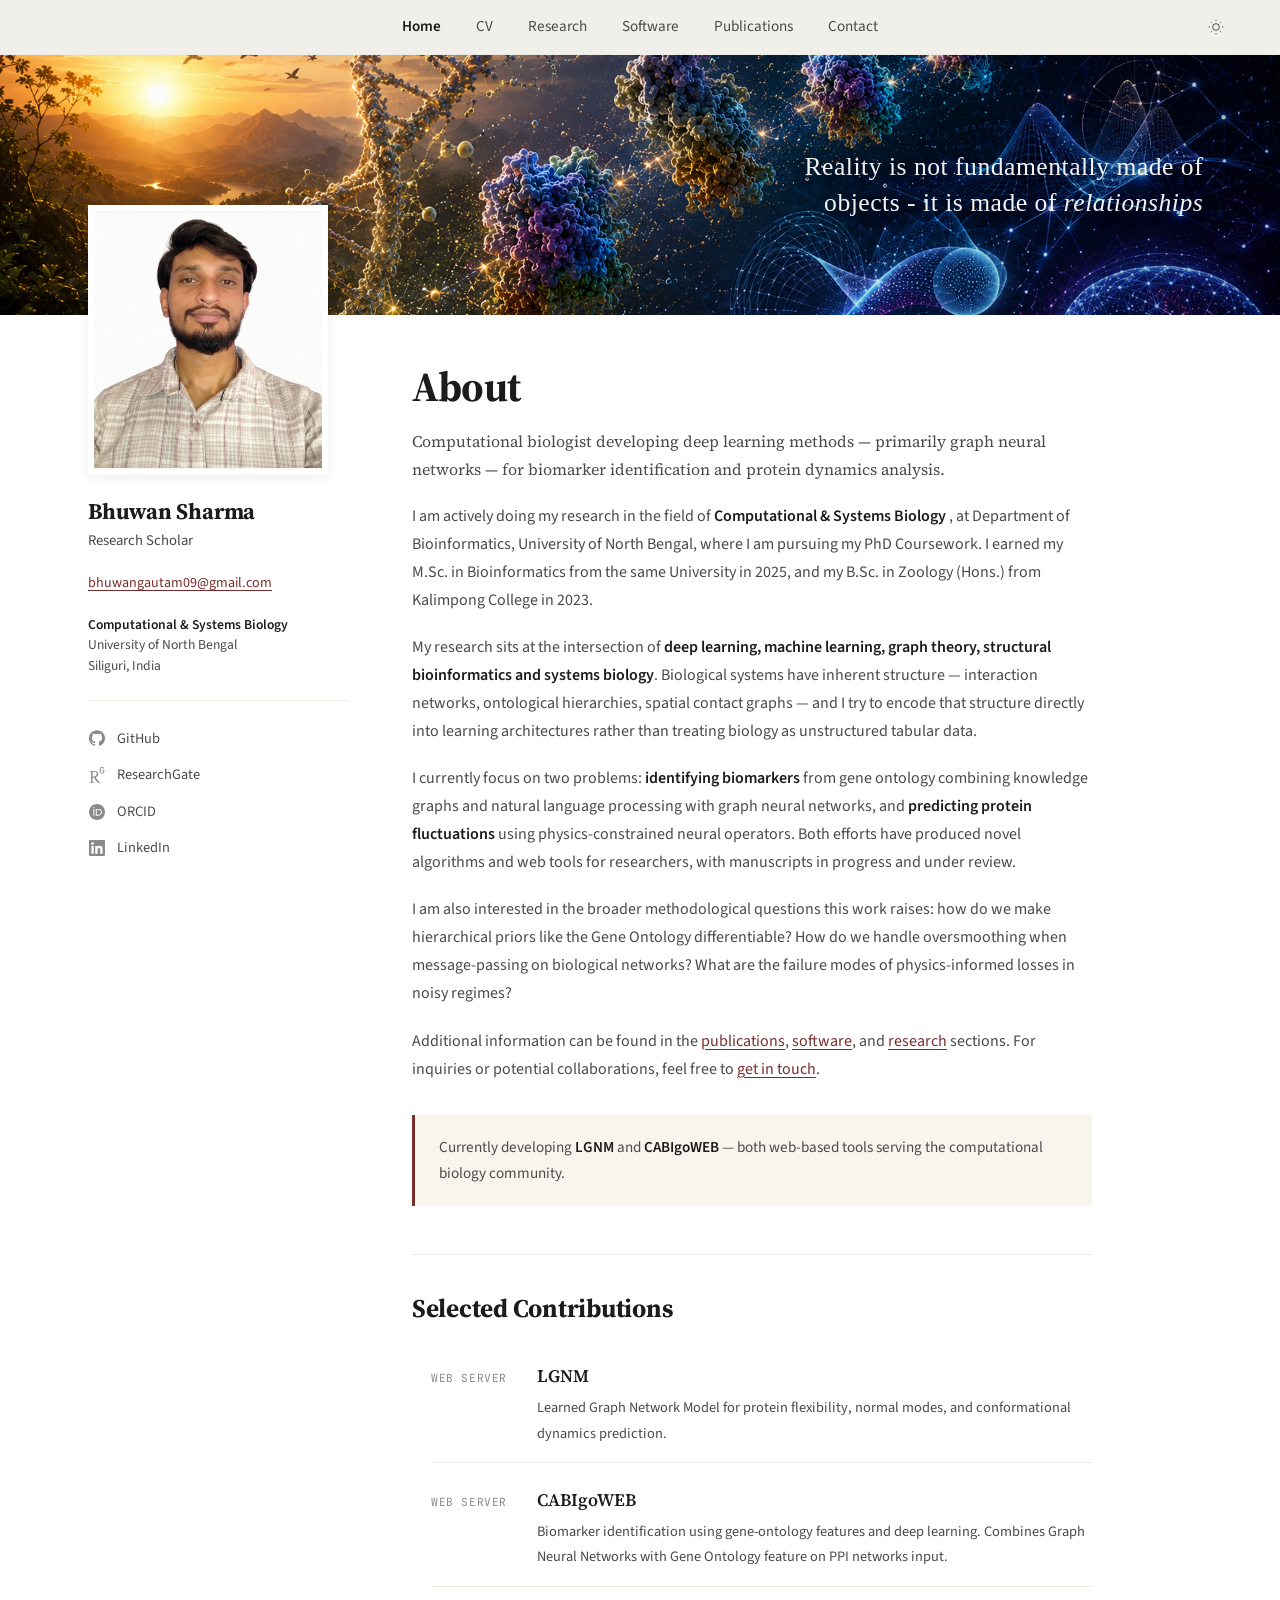
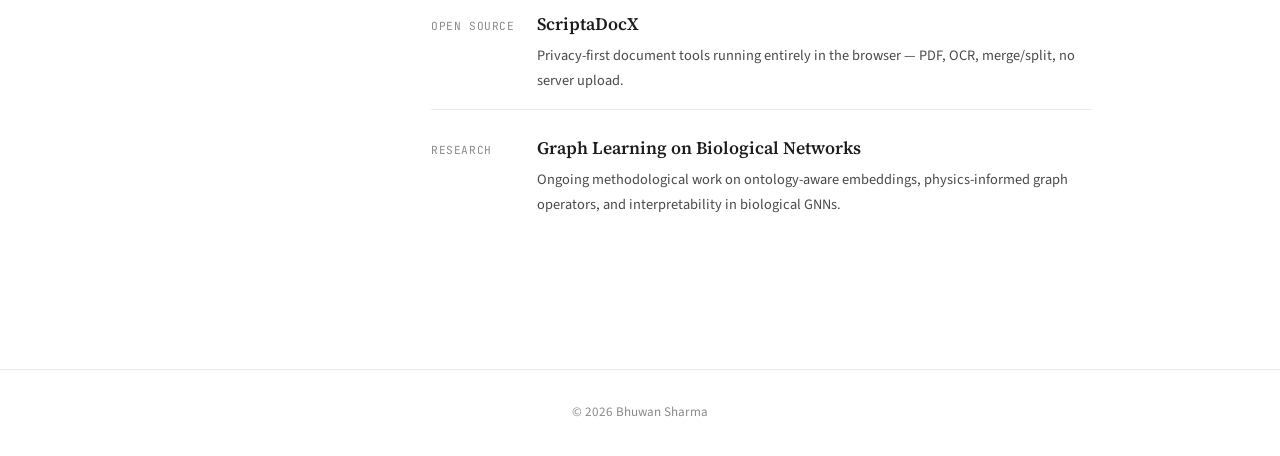
==== commit bd8120e9: "Update index.html" ====
--- a/index.html
+++ b/index.html
@@ -48,7 +48,7 @@
   <div class="banner__sheen"></div>
 
   <blockquote class="banner-quote">
-    Reality is not fundamentally made of objects —
+    Reality is not fundamentally made of objects -
     it is made of <em>relationships</em>
     
   </blockquote>
@@ -175,4 +175,4 @@
 
 <script src="script.js"></script>
 </body>
-</html>+</html>
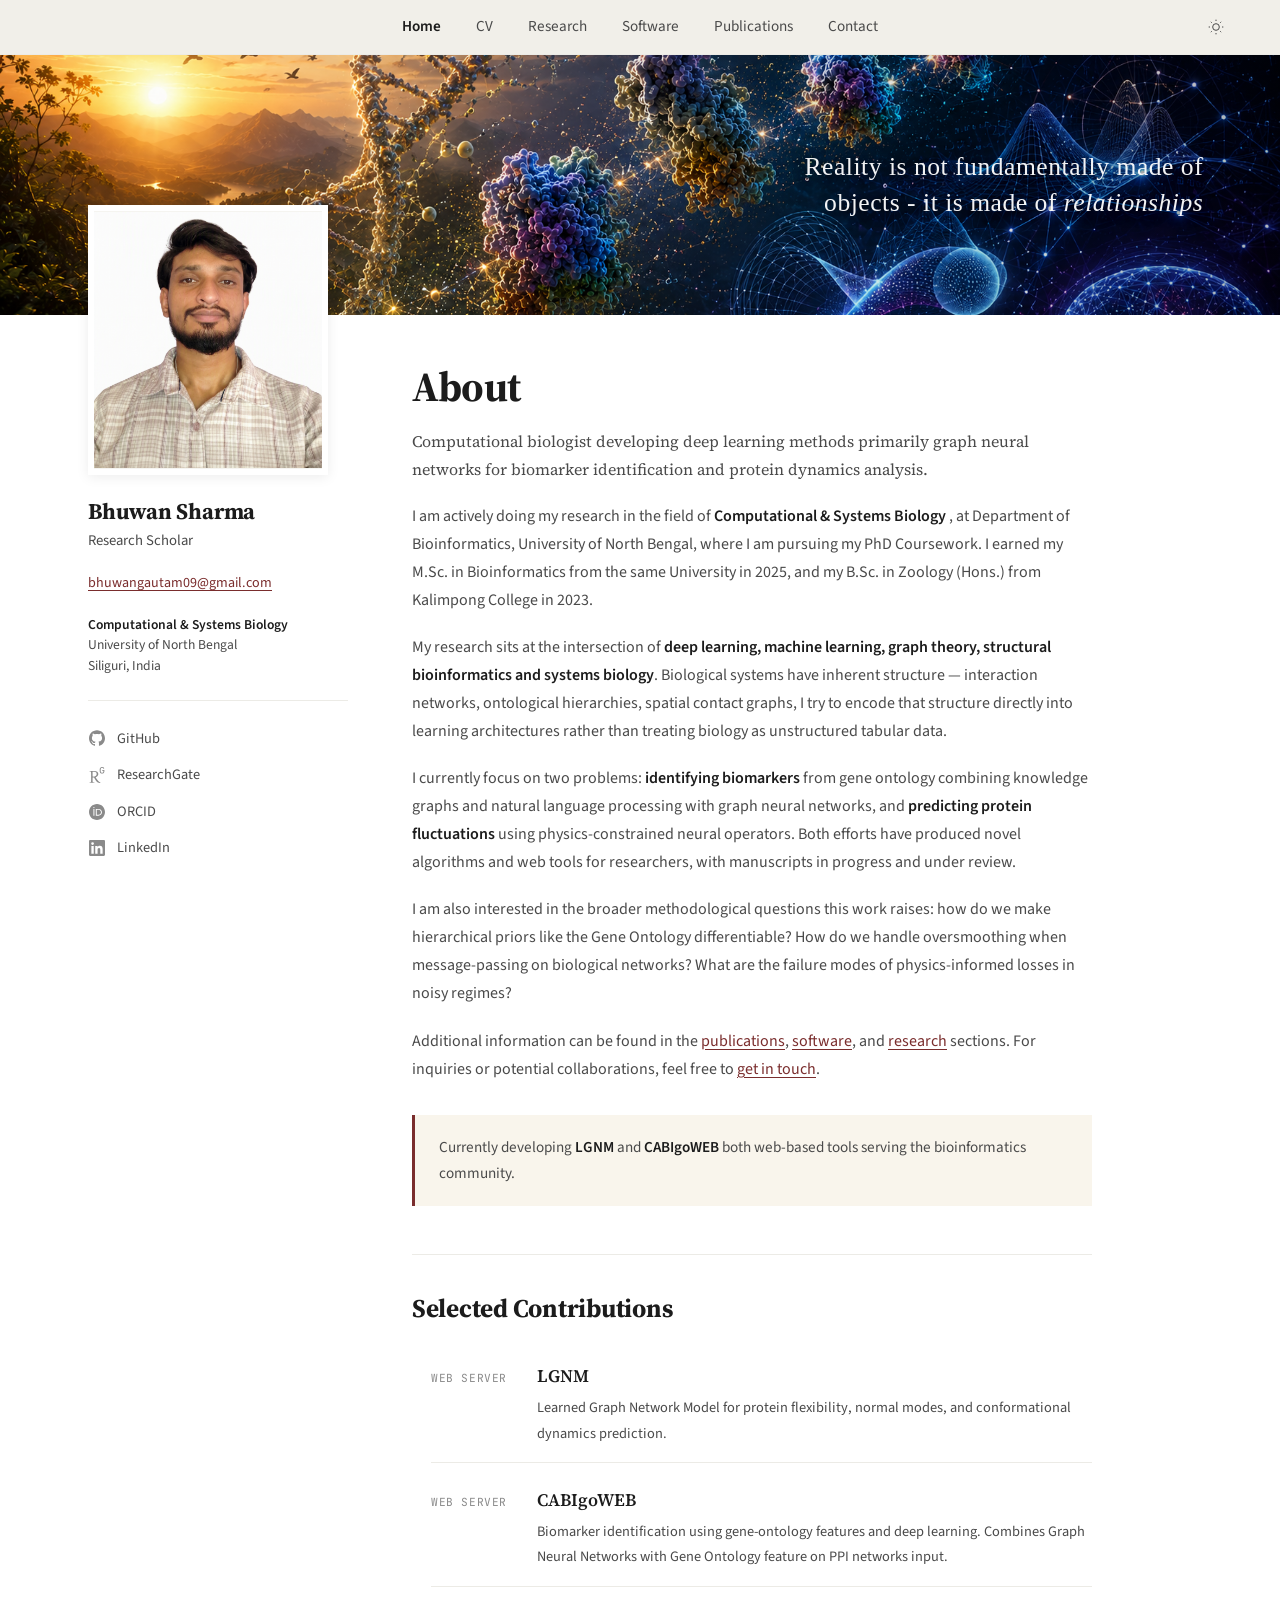
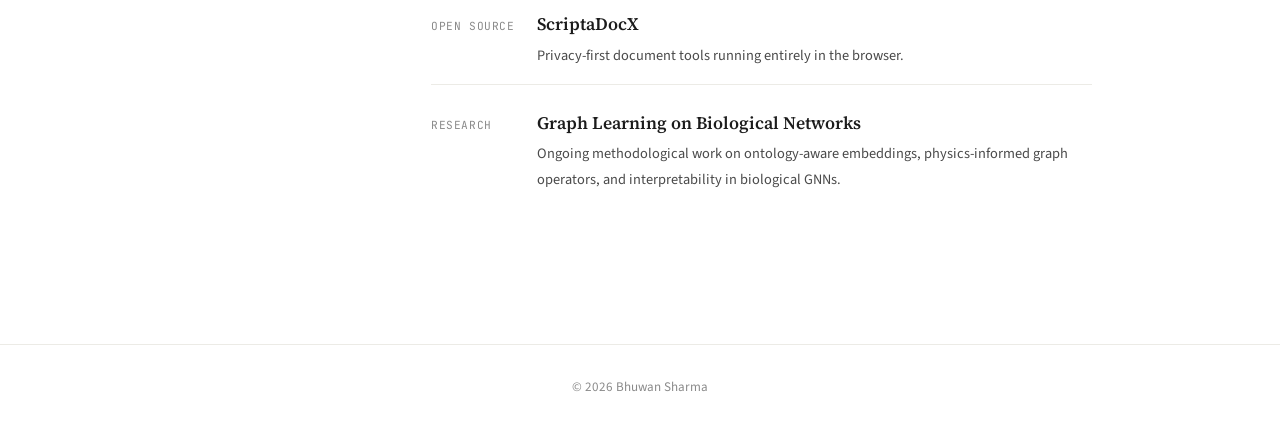
==== commit a8b42953: "Update index.html" ====
--- a/index.html
+++ b/index.html
@@ -3,8 +3,8 @@
 <head>
 <meta charset="UTF-8"/>
 <meta name="viewport" content="width=device-width,initial-scale=1.0"/>
-<meta name="description" content="Bhuwan Sharma — Computational Biologist & Machine Learning Researcher, University of North Bengal."/>
-<title>Bhuwan Sharma — Computational Biologist</title>
+<meta name="description" content="Bhuwan Sharma - Computational Biologist & Deep Learning Researcher, University of North Bengal."/>
+<title>Bhuwan Sharma - Computational Biologist</title>
 <link rel="icon" type="image/svg+xml" href="logo.svg" />
 <link rel="stylesheet" href="style.css"/>
 </head>
@@ -99,7 +99,7 @@
   <main class="content">
     <h1 class="page-title">About</h1>
     <p class="page-lede">
-      Computational biologist developing deep learning methods — primarily graph neural networks — for biomarker identification and protein dynamics analysis.
+      Computational biologist developing deep learning methods primarily graph neural networks for biomarker identification and protein dynamics analysis.
     </p>
 
     <p>
@@ -107,7 +107,7 @@
     </p>
 
     <p>
-      My research sits at the intersection of <strong>deep learning, machine learning, graph theory, structural bioinformatics and systems biology</strong>. Biological systems have inherent structure — interaction networks, ontological hierarchies, spatial contact graphs — and I try to encode that structure directly into learning architectures rather than treating biology as unstructured tabular data.
+      My research sits at the intersection of <strong>deep learning, machine learning, graph theory, structural bioinformatics and systems biology</strong>. Biological systems have inherent structure — interaction networks, ontological hierarchies, spatial contact graphs, I try to encode that structure directly into learning architectures rather than treating biology as unstructured tabular data.
     </p>
 
     <p>
@@ -124,7 +124,7 @@
 
     <div class="highlight-box">
       <p>
-        Currently developing <strong>LGNM</strong> and <strong>CABIgoWEB</strong> — both web-based tools serving the computational biology community.
+        Currently developing <strong>LGNM</strong> and <strong>CABIgoWEB</strong> both web-based tools serving the bioinformatics community.
       </p>
     </div>
 
@@ -153,7 +153,7 @@
           <span class="contrib-tag">Open Source</span>
           <div class="contrib-body">
             <h3><a href="software.html#scriptadocx">ScriptaDocX</a></h3>
-            <p>Privacy-first document tools running entirely in the browser — PDF, OCR, merge/split, no server upload.</p>
+            <p>Privacy-first document tools running entirely in the browser. </p>
           </div>
         </li>
         <li class="contrib-item">
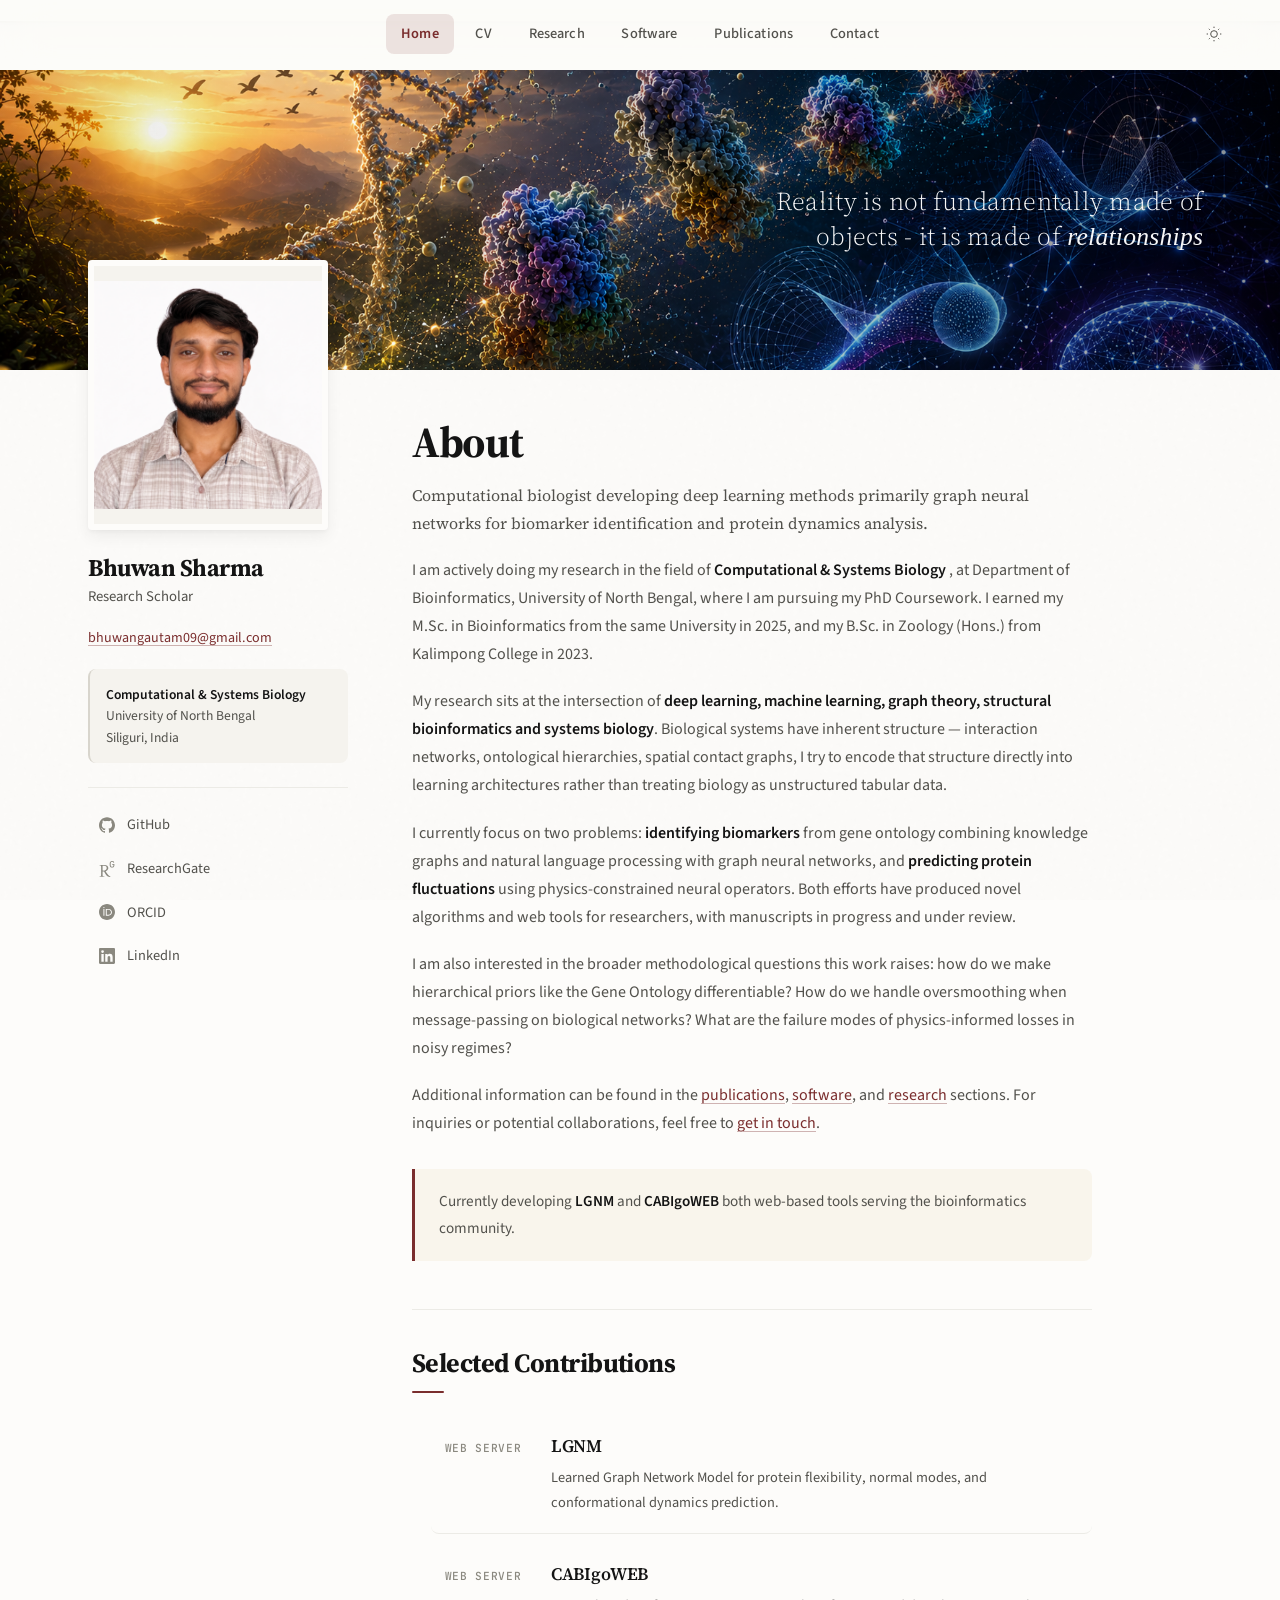
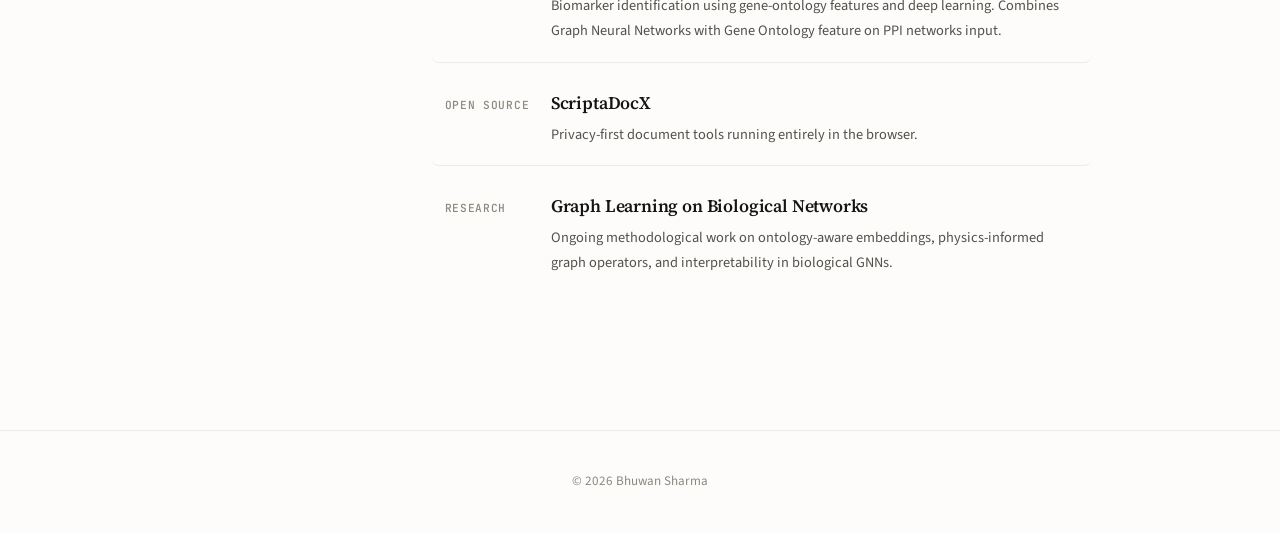
==== commit 3fdc2797: "Update index.html" ====
--- a/index.html
+++ b/index.html
@@ -5,7 +5,7 @@
 <meta name="viewport" content="width=device-width,initial-scale=1.0"/>
 <meta name="description" content="Bhuwan Sharma - Computational Biologist & Deep Learning Researcher, University of North Bengal."/>
 <title>Bhuwan Sharma - Computational Biologist</title>
-<link rel="icon" type="image/svg+xml" href="logo.svg" />
+<link rel="icon" type="image/svg+xml" href="assets/favicon.png" />
 <link rel="stylesheet" href="style.css"/>
 </head>
 <body>
--- a/style.css
+++ b/style.css
@@ -1,41 +1,77 @@
-/* ─── Change the vibe ─── */
+/* ═══════════════════════════════════════════════════════════════════
+
+   ═══════════════════════════════════════════════════════════════════ */
 :root {
-  --bg:          #ffffff;
-  --bg-sub:      #f5f4f0;
-  --bg-nav:      #f1efe9;
-  --text:        #1c1c1c;
-  --text-sub:    #4a4a4a;
-  --text-faint:  #8a8a8a;
+  /* Colors — refined palette */
+  --bg:          #fdfcfa;
+  --bg-sub:      #f5f3ee;
+  --bg-elev:    #ffffff;
+  --bg-nav:      rgba(253, 252, 250, 0.72);
+  --text:        #141414;
+  --text-sub:    #52514c;
+  --text-faint:  #8a887f;
   --accent:      #7a2d2d;
   --accent-sub:  #9a3838;
+  --accent-glow: rgba(122, 45, 45, 0.12);
   --rule:        #d8d5cd;
   --rule-light:  #ecebe6;
   --highlight:   #f9f5ec;
 
+  /* Type */
   --serif:  'Source Serif Pro', 'Georgia', serif;
   --sans:   'Source Sans Pro', -apple-system, 'Segoe UI', sans-serif;
   --mono:   'JetBrains Mono', 'Menlo', monospace;
 
-  --ease: cubic-bezier(0.25, 0.46, 0.45, 0.94);
+  /* Motion */
+  --ease:      cubic-bezier(0.25, 0.46, 0.45, 0.94);
+  --ease-out:  cubic-bezier(0.16, 1, 0.3, 1);
+  --ease-in-out: cubic-bezier(0.65, 0, 0.35, 1);
+  --spring:    cubic-bezier(0.34, 1.56, 0.64, 1);
+
+  /* Elevation */
+  --shadow-xs: 0 1px 2px rgba(20, 20, 20, 0.04);
+  --shadow-sm: 0 2px 4px rgba(20, 20, 20, 0.04), 0 1px 2px rgba(20, 20, 20, 0.03);
+  --shadow-md: 0 6px 16px rgba(20, 20, 20, 0.06), 0 2px 4px rgba(20, 20, 20, 0.04);
+  --shadow-lg: 0 16px 40px rgba(20, 20, 20, 0.08), 0 6px 12px rgba(20, 20, 20, 0.05);
+  --shadow-xl: 0 24px 60px rgba(20, 20, 20, 0.12), 0 8px 20px rgba(20, 20, 20, 0.06);
+
+  /* Radius */
+  --r-sm: 4px;
+  --r-md: 8px;
+  --r-lg: 12px;
 }
 
 [data-theme="dark"] {
-  --bg:          #141414;
-  --bg-sub:      #1c1c1c;
-  --bg-nav:      #1a1a1a;
-  --text:        #e6e4de;
+  --bg:          #0f0f0f;
+  --bg-sub:      #191919;
+  --bg-elev:     #1c1c1c;
+  --bg-nav:      rgba(15, 15, 15, 0.72);
+  --text:        #ecebe6;
   --text-sub:    #a8a6a0;
   --text-faint:  #6a6a6a;
-  --accent:      #d68a8a;
-  --accent-sub:  #e5a3a3;
+  --accent:      #e0a0a0;
+  --accent-sub:  #eab8b8;
+  --accent-glow: rgba(214, 138, 138, 0.18);
   --rule:        #2c2c2c;
   --rule-light:  #222;
   --highlight:   #1e1c17;
-}
-
-/* ─── RESET ─── */
+
+  --shadow-xs: 0 1px 2px rgba(0, 0, 0, 0.3);
+  --shadow-sm: 0 2px 4px rgba(0, 0, 0, 0.4);
+  --shadow-md: 0 6px 16px rgba(0, 0, 0, 0.5);
+  --shadow-lg: 0 16px 40px rgba(0, 0, 0, 0.6);
+  --shadow-xl: 0 24px 60px rgba(0, 0, 0, 0.7);
+}
+
+/* ═══════════════════════════════════════════════════════════════════
+   RESET & BASE
+   ═══════════════════════════════════════════════════════════════════ */
 *, *::before, *::after { margin: 0; padding: 0; box-sizing: border-box; }
-html { scroll-behavior: smooth; }
+html { 
+  scroll-behavior: smooth; 
+  -webkit-text-size-adjust: 100%;
+  text-rendering: optimizeLegibility;
+}
 
 body {
   font-family: var(--sans);
@@ -44,14 +80,47 @@
   color: var(--text);
   background: var(--bg);
   -webkit-font-smoothing: antialiased;
-  transition: background 0.4s var(--ease), color 0.4s var(--ease);
-}
-
-a { color: var(--accent); text-decoration: underline; text-decoration-thickness: 1px; text-underline-offset: 3px; transition: color 0.2s; }
-a:hover { color: var(--accent-sub); }
-
-::selection { background: rgba(122, 45, 45, 0.15); color: var(--text); }
-[data-theme="dark"] ::selection { background: rgba(214, 138, 138, 0.2); }
+  -moz-osx-font-smoothing: grayscale;
+  transition: background 0.5s var(--ease), color 0.5s var(--ease);
+  overflow-x: hidden;
+  min-height: 100vh;
+}
+
+/* Subtle grain texture layer */
+body::before {
+  content: '';
+  position: fixed;
+  inset: 0;
+  pointer-events: none;
+  z-index: 1;
+  opacity: 0.4;
+  mix-blend-mode: multiply;
+  background-image: url("data:image/svg+xml,%3Csvg viewBox='0 0 200 200' xmlns='http://www.w3.org/2000/svg'%3E%3Cfilter id='n'%3E%3CfeTurbulence type='fractalNoise' baseFrequency='0.9' numOctaves='2'/%3E%3CfeColorMatrix values='0 0 0 0 0 0 0 0 0 0 0 0 0 0 0 0 0 0 0.03 0'/%3E%3C/filter%3E%3Crect width='100%25' height='100%25' filter='url(%23n)'/%3E%3C/svg%3E");
+}
+[data-theme="dark"] body::before { mix-blend-mode: screen; opacity: 0.6; }
+
+a { 
+  color: var(--accent); 
+  text-decoration: underline; 
+  text-decoration-thickness: 1px; 
+  text-underline-offset: 3px;
+  text-decoration-color: rgba(122, 45, 45, 0.35);
+  transition: color 0.25s var(--ease), text-decoration-color 0.25s var(--ease);
+}
+a:hover { 
+  color: var(--accent-sub); 
+  text-decoration-color: currentColor;
+}
+
+::selection { background: var(--accent-glow); color: var(--text); }
+
+:focus-visible {
+  outline: 2px solid var(--accent);
+  outline-offset: 3px;
+  border-radius: 3px;
+}
+
+img { max-width: 100%; height: auto; display: block; }
 
 /* ═══════════════════════════════════════════════════════════════════
    TOP NAVIGATION
@@ -61,30 +130,63 @@
   top: 0;
   z-index: 100;
   background: var(--bg-nav);
-  border-bottom: 1px solid var(--rule-light);
+  backdrop-filter: saturate(180%) blur(24px);
+  -webkit-backdrop-filter: saturate(180%) blur(24px);
+  border-bottom: 1px solid transparent;
   padding: 0.9rem 3rem;
   display: flex;
   align-items: center;
   justify-content: center;
   gap: 1.5rem;
-  transition: background 0.4s var(--ease);
+  transition: border-color 0.4s var(--ease), padding 0.3s var(--ease);
+}
+
+#topnav.scrolled {
+  border-bottom-color: var(--rule-light);
+  padding-top: 0.7rem;
+  padding-bottom: 0.7rem;
 }
 
 .nav-links {
   display: flex;
-  gap: 2.2rem;
+  gap: 0.4rem;
   align-items: center;
 }
 .nav-links a {
-  font-size: 0.95rem;
+  position: relative;
+  font-size: 0.9rem;
+  font-weight: 500;
   color: var(--text-sub);
   text-decoration: none;
-  transition: color 0.2s;
-}
-.nav-links a:hover,
+  padding: 0.5rem 0.95rem;
+  border-radius: var(--r-md);
+  transition: color 0.25s var(--ease), background 0.3s var(--ease);
+  letter-spacing: 0.01em;
+}
+.nav-links a::before {
+  content: '';
+  position: absolute;
+  inset: 0;
+  background: var(--bg-sub);
+  border-radius: var(--r-md);
+  opacity: 0;
+  transform: scale(0.85);
+  transition: opacity 0.3s var(--ease-out), transform 0.3s var(--ease-out);
+  z-index: -1;
+}
+.nav-links a:hover::before {
+  opacity: 1;
+  transform: scale(1);
+}
+.nav-links a:hover { color: var(--text); }
 .nav-links a.active {
-  color: var(--text);
+  color: var(--accent);
   font-weight: 600;
+}
+.nav-links a.active::before {
+  opacity: 1;
+  transform: scale(1);
+  background: var(--accent-glow);
 }
 
 .nav-tools {
@@ -92,50 +194,72 @@
   right: 3rem;
   display: flex;
   align-items: center;
-  gap: 0.5rem;
+  gap: 0.35rem;
 }
 
 .nav-btn {
   display: flex;
   align-items: center;
   justify-content: center;
-  width: 2rem;
-  height: 2rem;
-  background: none;
+  width: 2.25rem;
+  height: 2.25rem;
+  background: transparent;
   border: none;
   color: var(--text-sub);
   cursor: pointer;
-  border-radius: 4px;
-  transition: background 0.2s, color 0.2s;
-}
-.nav-btn:hover { background: var(--rule-light); color: var(--text); }
+  border-radius: var(--r-md);
+  transition: background 0.25s var(--ease), color 0.25s var(--ease), transform 0.2s var(--spring);
+}
+.nav-btn:hover { 
+  background: var(--bg-sub);
+  color: var(--text);
+}
+.nav-btn:active { transform: scale(0.9); }
 
 .icon-moon { display: none; }
 [data-theme="dark"] .icon-sun { display: none; }
 [data-theme="dark"] .icon-moon { display: block; }
 
-/* Mobile menu button */
-.mob-btn { display: none; flex-direction: column; justify-content: center; }
+/* Hamburger */
+.mob-btn { 
+  display: none; 
+  flex-direction: column; 
+  justify-content: center; 
+  align-items: center;
+  width: 2.25rem;
+  height: 2.25rem;
+  background: transparent;
+  border: none;
+  border-radius: var(--r-md);
+  cursor: pointer;
+  transition: background 0.25s var(--ease);
+  -webkit-tap-highlight-color: transparent;
+}
+.mob-btn:active { background: var(--bg-sub); }
 .mob-btn span {
   display: block;
   width: 18px;
   height: 1.5px;
   background: var(--text-sub);
   margin: 3px 0;
-  transition: transform 0.3s, opacity 0.3s;
+  transition: transform 0.3s var(--ease), opacity 0.3s var(--ease);
 }
 .mob-btn.open span:nth-child(1) { transform: translateY(4.5px) rotate(45deg); }
 .mob-btn.open span:nth-child(2) { opacity: 0; }
 .mob-btn.open span:nth-child(3) { transform: translateY(-4.5px) rotate(-45deg); }
 
+/* Mobile menu — restored original slide-down style */
 .mob-menu {
   position: fixed;
   top: 3.5rem;
   left: 0;
   right: 0;
   background: var(--bg-nav);
+  backdrop-filter: saturate(180%) blur(20px);
+  -webkit-backdrop-filter: saturate(180%) blur(20px);
   padding: 1rem 2rem;
   border-bottom: 1px solid var(--rule);
+  box-shadow: var(--shadow-md);
   z-index: 99;
   transform: translateY(-110%);
   transition: transform 0.35s var(--ease);
@@ -143,11 +267,17 @@
 .mob-menu.open { transform: translateY(0); }
 .mob-menu a {
   display: block;
-  padding: 0.7rem 0;
+  padding: 0.75rem 0;
   color: var(--text-sub);
   text-decoration: none;
   border-bottom: 1px solid var(--rule-light);
   font-size: 0.95rem;
+  transition: color 0.2s var(--ease), padding-left 0.25s var(--ease);
+}
+.mob-menu a:hover,
+.mob-menu a.active {
+  color: var(--accent);
+  padding-left: 0.5rem;
 }
 .mob-menu a:last-child { border: none; }
 
@@ -156,84 +286,52 @@
    ═══════════════════════════════════════════════════════════════════ */
 .banner {
   width: 100%;
-  height: 260px;
+  height: 300px;
   position: relative;
   overflow: hidden;
   background-color: var(--bg-sub);
-
   background-image:
     linear-gradient(
       to right,
-      rgba(255,255,255,0.00) 0%,
-      rgba(255,255,255,0.00) 45%,
-      rgba(0,0,0,0.10) 72%,
-      rgba(0,0,0,0.28) 100%
+      rgba(0,0,0,0.08) 0%,
+      rgba(0,0,0,0.00) 30%,
+      rgba(0,0,0,0.20) 65%,
+      rgba(0,0,0,0.42) 100%
     ),
     url('assets/bg.png');
-
   background-size: cover;
   background-repeat: no-repeat;
   background-position: left center;
 }
 
-/* Quote */
 .banner-quote {
   position: absolute;
   top: 50%;
   right: 6%;
   transform: translateY(-50%);
-
   width: min(460px, 42%);
-
-  font-family: "Crimson Pro", serif;
+  font-family: "Crimson Pro", "Source Serif Pro", serif;
   font-size: clamp(1.3rem, 2vw, 1.9rem);
   font-weight: 300;
   line-height: 1.4;
-  letter-spacing: 0.02em;
-
-  color: rgba(255,255,255,0.95);
+  letter-spacing: 0.01em;
+  color: rgba(255,255,255,0.97);
   text-align: right;
-
   text-shadow:
-    0 2px 8px rgba(0,0,0,0.35),
-    0 6px 18px rgba(0,0,0,0.20);
-
+    0 2px 12px rgba(0,0,0,0.45),
+    0 8px 24px rgba(0,0,0,0.3);
   z-index: 2;
-}
-
+  animation: quoteReveal 1s var(--ease-out) 0.2s both;
+}
 .banner-quote span {
   font-style: italic;
   font-weight: 500;
 }
-
-/* Mobile */
-@media (max-width: 768px) {
-  .banner {
-    height: 220px;
-    background-position: center center;
-    background-image:
-      linear-gradient(
-        to bottom,
-        rgba(0,0,0,0.00) 0%,
-        rgba(0,0,0,0.08) 55%,
-        rgba(0,0,0,0.28) 100%
-      ),
-      url('assets/bg.png');
-  }
-
-  .banner-quote {
-    left: 50%;
-    right: auto;
-    bottom: 16px;
-    top: 10%;
-    transform: translateX(-50%);
-    width: 90%;
-    max-width: 320px;
-    text-align: center;
-    font-size: 1.2rem;
-    line-height: 1.45;
-  }
-}
+@keyframes quoteReveal {
+  from { opacity: 0; transform: translateY(-40%); filter: blur(4px); }
+  to { opacity: 1; transform: translateY(-50%); filter: blur(0); }
+}
+
 /* ═══════════════════════════════════════════════════════════════════
    MAIN LAYOUT 
    ═══════════════════════════════════════════════════════════════════ */
@@ -245,6 +343,7 @@
   grid-template-columns: 260px 1fr;
   gap: 4rem;
   position: relative;
+  z-index: 2;
 }
 
 /* ─── SIDEBAR ─── */
@@ -261,16 +360,25 @@
   border: 6px solid var(--bg);
   overflow: hidden;
   position: relative;
-  box-shadow: 0 2px 12px rgba(0,0,0,0.08);
+  box-shadow: var(--shadow-md);
+  border-radius: var(--r-sm);
+  transition: transform 0.5s var(--ease-out), box-shadow 0.5s var(--ease);
+}
+.profile-photo:hover {
+  transform: translateY(-6px) scale(1.02);
+  box-shadow: var(--shadow-xl);
 }
 .profile-photo img {
   width: 100%;
   height: 100%;
   object-fit: contain;
   display: block;
-  position: relative; /* Add this */
-  z-index: 2;        /* Add this to sit on top of the fallback */
-}
+  position: relative;
+  z-index: 2;
+  transition: transform 0.6s var(--ease-out);
+}
+.profile-photo:hover img { transform: scale(1.03); }
+
 .profile-fallback {
   position: absolute;
   inset: 0;
@@ -285,11 +393,11 @@
 
 .sidebar-name {
   font-family: var(--serif);
-  font-size: 1.4rem;
+  font-size: 1.5rem;
   font-weight: 700;
   color: var(--text);
   margin: 1.5rem 0 0.2rem;
-  letter-spacing: -0.01em;
+  letter-spacing: -0.02em;
   line-height: 1.2;
 }
 
@@ -297,6 +405,7 @@
   font-size: 0.92rem;
   color: var(--text-sub);
   margin-bottom: 1.2rem;
+  line-height: 1.5;
 }
 
 .sidebar-contact {
@@ -311,9 +420,15 @@
 .sidebar-affiliation {
   font-size: 0.85rem;
   color: var(--text-sub);
-  line-height: 1.5;
+  line-height: 1.6;
   margin: 1rem 0 1.5rem;
-}
+  padding: 0.9rem 1rem;
+  background: var(--bg-sub);
+  border-radius: var(--r-md);
+  border-left: 2px solid var(--rule);
+  transition: border-color 0.3s var(--ease);
+}
+.sidebar-affiliation:hover { border-left-color: var(--accent); }
 .sidebar-affiliation strong {
   color: var(--text);
   font-weight: 600;
@@ -321,23 +436,26 @@
 
 .sidebar-links {
   border-top: 1px solid var(--rule-light);
-  padding-top: 1.2rem;
+  padding-top: 1rem;
+  display: flex;
+  flex-direction: column;
+  gap: 0.15rem;
 }
 .sidebar-link {
   display: flex;
   align-items: center;
   gap: 0.7rem;
-  padding: 0.4rem 0;
+  padding: 0.55rem 0.6rem;
   font-size: 0.9rem;
   color: var(--text-sub);
   text-decoration: none;
+  border-radius: var(--r-sm);
+  transition: color 0.25s var(--ease), background 0.3s var(--ease), transform 0.3s var(--ease-out);
 }
 .sidebar-link:hover {
   color: var(--accent);
-}
-.sidebar-link:hover .sl-label {
-  text-decoration: underline;
-  text-underline-offset: 3px;
+  background: var(--bg-sub);
+  transform: translateX(4px);
 }
 .sl-icon {
   width: 18px;
@@ -347,13 +465,17 @@
   justify-content: center;
   color: var(--text-faint);
   flex-shrink: 0;
+  transition: color 0.25s var(--ease), transform 0.35s var(--spring);
 }
 .sl-icon svg {
   width: 16px;
   height: 16px;
   fill: currentColor;
 }
-.sidebar-link:hover .sl-icon { color: var(--accent); }
+.sidebar-link:hover .sl-icon { 
+  color: var(--accent); 
+  transform: scale(1.2) rotate(-6deg);
+}
 
 /* ═══════════════════════════════════════════════════════════════════
    CONTENT AREA
@@ -361,24 +483,30 @@
 .content {
   padding: 3rem 0 5rem;
   min-width: 0;
+  animation: contentIn 0.7s var(--ease-out);
+}
+
+@keyframes contentIn {
+  from { opacity: 0; transform: translateY(14px); }
+  to { opacity: 1; transform: translateY(0); }
 }
 
 .page-title {
   font-family: var(--serif);
-  font-size: 2.6rem;
+  font-size: clamp(2.1rem, 4.5vw, 2.7rem);
   font-weight: 700;
   color: var(--text);
-  letter-spacing: -0.02em;
-  line-height: 1.15;
+  letter-spacing: -0.03em;
+  line-height: 1.1;
   margin-bottom: 1rem;
 }
 
 .page-lede {
   font-family: var(--serif);
-  font-size: 1.25rem;
+  font-size: clamp(1.1rem, 2vw, 1.28rem);
   font-weight: 400;
   color: var(--text-sub);
-  line-height: 1.5;
+  line-height: 1.55;
   margin-bottom: 2rem;
   max-width: 640px;
 }
@@ -397,12 +525,26 @@
 
 .content h2 {
   font-family: var(--serif);
-  font-size: 1.6rem;
+  font-size: clamp(1.4rem, 3vw, 1.65rem);
   font-weight: 700;
   color: var(--text);
-  margin: 3rem 0 1rem;
-  letter-spacing: -0.01em;
-}
+  margin: 3rem 0 1.2rem;
+  letter-spacing: -0.02em;
+  position: relative;
+  padding-bottom: 0.5rem;
+}
+.content h2::after {
+  content: '';
+  position: absolute;
+  left: 0;
+  bottom: 0;
+  width: 32px;
+  height: 2px;
+  background: var(--accent);
+  border-radius: 2px;
+  transition: width 0.5s var(--ease-out);
+}
+.content h2:hover::after { width: 56px; }
 
 .content h3 {
   font-family: var(--serif);
@@ -410,6 +552,7 @@
   font-weight: 600;
   color: var(--text);
   margin: 2rem 0 0.7rem;
+  letter-spacing: -0.01em;
 }
 
 /* ─── HIGHLIGHT BOX ─── */
@@ -422,6 +565,12 @@
   display: flex;
   gap: 1rem;
   align-items: flex-start;
+  border-radius: 0 var(--r-md) var(--r-md) 0;
+  transition: transform 0.35s var(--ease-out), box-shadow 0.35s var(--ease);
+}
+.highlight-box:hover {
+  transform: translateX(4px);
+  box-shadow: var(--shadow-sm);
 }
 .highlight-icon {
   color: var(--accent);
@@ -447,10 +596,14 @@
   color: var(--text-sub);
   line-height: 1.75;
   margin-bottom: 0.4rem;
-}
-
-/* ═══════════════════════════════════════════════════════════════════
-   HOMEPAGE 
+  transition: color 0.25s var(--ease);
+}
+.content ul li::marker {
+  color: var(--accent);
+}
+
+/* ═══════════════════════════════════════════════════════════════════
+   HOMEPAGE — CONTRIBUTIONS
    ═══════════════════════════════════════════════════════════════════ */
 .contributions {
   margin-top: 3rem;
@@ -466,35 +619,64 @@
   padding: 0;
 }
 .contrib-item {
-  padding: 1rem 0;
+  position: relative;
+  padding: 1.15rem 0.85rem;
   border-bottom: 1px solid var(--rule-light);
   display: grid;
   grid-template-columns: 90px 1fr;
   gap: 1rem;
   align-items: baseline;
-}
+  border-radius: var(--r-md);
+  transition: background 0.35s var(--ease), transform 0.35s var(--ease-out);
+  cursor: default;
+}
+.contrib-item::before {
+  content: '';
+  position: absolute;
+  left: 0;
+  top: 50%;
+  transform: translateY(-50%);
+  width: 3px;
+  height: 0;
+  background: var(--accent);
+  border-radius: 3px;
+  transition: height 0.4s var(--ease-out);
+}
+.contrib-item:hover {
+  background: var(--bg-sub);
+  transform: translateX(4px);
+}
+.contrib-item:hover::before { height: 60%; }
 .contrib-item:last-child { border-bottom: none; }
+
 .contrib-tag {
   font-family: var(--mono);
   font-size: 0.7rem;
   color: var(--text-faint);
   text-transform: uppercase;
-  letter-spacing: 0.05em;
+  letter-spacing: 0.06em;
+  font-weight: 500;
 }
 .contrib-body h3 {
   font-family: var(--serif);
   font-size: 1.1rem;
   font-weight: 600;
   margin: 0 0 0.2rem;
+  letter-spacing: -0.01em;
 }
 .contrib-body h3 a {
   color: var(--text);
   text-decoration: none;
+  background-image: linear-gradient(var(--accent), var(--accent));
+  background-size: 0% 1.5px;
+  background-position: 0 100%;
+  background-repeat: no-repeat;
+  transition: background-size 0.4s var(--ease-out), color 0.25s var(--ease);
+  padding-bottom: 2px;
 }
 .contrib-body h3 a:hover {
   color: var(--accent);
-  text-decoration: underline;
-  text-underline-offset: 3px;
+  background-size: 100% 1.5px;
 }
 .contrib-body p {
   font-size: 0.9rem;
@@ -518,13 +700,22 @@
   overflow: hidden;
   margin-bottom: 1.2rem;
   position: relative;
+  border-radius: var(--r-md);
+  box-shadow: var(--shadow-sm);
+  transition: transform 0.5s var(--ease-out), box-shadow 0.5s var(--ease);
+}
+.sw-screenshot:hover {
+  transform: translateY(-6px);
+  box-shadow: var(--shadow-xl);
 }
 .sw-screenshot img {
   width: 100%;
   height: 100%;
   object-fit: contain;
   display: block;
-}
+  transition: transform 0.7s var(--ease-out);
+}
+.sw-screenshot:hover img { transform: scale(1.04); }
 .sw-screenshot-placeholder {
   position: absolute;
   inset: 0;
@@ -549,17 +740,24 @@
   font-weight: 700;
   color: var(--text);
   margin: 0;
-}
+  padding-bottom: 0;
+  letter-spacing: -0.02em;
+}
+.sw-item h2::after { display: none; }
+
 .sw-badge {
-  font-size: 0.7rem;
-  font-weight: 600;
+  font-size: 0.68rem;
+  font-weight: 700;
   text-transform: uppercase;
-  letter-spacing: 0.06em;
-  padding: 0.2rem 0.6rem;
+  letter-spacing: 0.08em;
+  padding: 0.3rem 0.7rem;
   border: 1px solid var(--accent);
   color: var(--accent);
-  border-radius: 2px;
-}
+  border-radius: 100px;
+  background: var(--accent-glow);
+  transition: transform 0.3s var(--spring);
+}
+.sw-badge:hover { transform: scale(1.05); }
 .sw-sub {
   font-size: 0.9rem;
   color: var(--text-faint);
@@ -570,11 +768,17 @@
   display: flex;
   gap: 1.2rem;
   align-items: center;
+  flex-wrap: wrap;
 }
 .sw-actions a {
   font-size: 0.9rem;
   font-weight: 500;
-}
+  display: inline-flex;
+  align-items: center;
+  gap: 0.35rem;
+  transition: transform 0.25s var(--ease-out), color 0.25s var(--ease);
+}
+.sw-actions a:hover { transform: translateX(2px); }
 
 /* ═══════════════════════════════════════════════════════════════════
    PUBLICATIONS PAGE
@@ -585,17 +789,39 @@
   max-width: 780px;
 }
 .pub-item {
+  position: relative;
   display: grid;
   grid-template-columns: 60px 1fr;
   gap: 1.5rem;
-  padding: 1.3rem 0;
+  padding: 1.4rem 0.85rem;
   border-bottom: 1px solid var(--rule-light);
   align-items: baseline;
-}
+  border-radius: var(--r-md);
+  transition: background 0.35s var(--ease), transform 0.35s var(--ease-out);
+}
+.pub-item::before {
+  content: '';
+  position: absolute;
+  left: 0;
+  top: 50%;
+  transform: translateY(-50%);
+  width: 3px;
+  height: 0;
+  background: var(--accent);
+  border-radius: 3px;
+  transition: height 0.4s var(--ease-out);
+}
+.pub-item:hover {
+  background: var(--bg-sub);
+  transform: translateX(4px);
+}
+.pub-item:hover::before { height: 65%; }
+
 .pub-year {
   font-family: var(--mono);
   font-size: 0.8rem;
   color: var(--text-faint);
+  font-weight: 500;
 }
 .pub-title {
   font-family: var(--serif);
@@ -604,6 +830,7 @@
   color: var(--text);
   margin-bottom: 0.25rem;
   line-height: 1.4;
+  letter-spacing: -0.01em;
 }
 .pub-authors {
   font-size: 0.88rem;
@@ -618,15 +845,16 @@
 .pub-status {
   display: inline-block;
   font-family: var(--mono);
-  font-size: 0.7rem;
-  font-weight: 600;
+  font-size: 0.68rem;
+  font-weight: 700;
   text-transform: uppercase;
-  letter-spacing: 0.05em;
+  letter-spacing: 0.06em;
   color: var(--accent);
   border: 1px solid var(--accent);
-  padding: 0.1rem 0.5rem;
-  border-radius: 2px;
-  margin-top: 0.4rem;
+  padding: 0.18rem 0.6rem;
+  border-radius: 100px;
+  margin-top: 0.5rem;
+  background: var(--accent-glow);
 }
 
 /* ═══════════════════════════════════════════════════════════════════
@@ -635,12 +863,15 @@
 .research-area {
   margin-bottom: 2.5rem;
   max-width: 720px;
-  padding-left: 1.2rem;
+  padding: 0.6rem 0 0.6rem 1.4rem;
   border-left: 2px solid var(--rule-light);
-}
-.research-area h3 {
-  margin-top: 0;
-}
+  transition: border-color 0.4s var(--ease), padding-left 0.4s var(--ease-out);
+}
+.research-area:hover {
+  border-left-color: var(--accent);
+  padding-left: 1.8rem;
+}
+.research-area h3 { margin-top: 0; }
 
 /* ═══════════════════════════════════════════════════════════════════
    CV PAGE
@@ -650,17 +881,38 @@
   max-width: 780px;
 }
 .cv-entry {
+  position: relative;
   display: grid;
   grid-template-columns: 110px 1fr;
   gap: 1.5rem;
-  padding: 1rem 0;
+  padding: 1.15rem 0.85rem;
   border-bottom: 1px solid var(--rule-light);
   align-items: baseline;
-}
+  border-radius: var(--r-md);
+  transition: background 0.35s var(--ease), transform 0.35s var(--ease-out);
+}
+.cv-entry::before {
+  content: '';
+  position: absolute;
+  left: 0;
+  top: 50%;
+  transform: translateY(-50%);
+  width: 3px;
+  height: 0;
+  background: var(--accent);
+  border-radius: 3px;
+  transition: height 0.4s var(--ease-out);
+}
+.cv-entry:hover {
+  background: var(--bg-sub);
+  transform: translateX(4px);
+}
+.cv-entry:hover::before { height: 60%; }
 .cv-year {
   font-family: var(--mono);
   font-size: 0.78rem;
   color: var(--text-faint);
+  font-weight: 500;
 }
 .cv-entry h4 {
   font-family: var(--serif);
@@ -668,6 +920,7 @@
   font-weight: 600;
   color: var(--text);
   margin: 0 0 0.15rem;
+  letter-spacing: -0.01em;
 }
 .cv-entry p {
   font-size: 0.9rem;
@@ -680,18 +933,33 @@
 .skills-grid {
   display: grid;
   grid-template-columns: repeat(auto-fit, minmax(220px, 1fr));
-  gap: 1.5rem 2rem;
+  gap: 1rem;
   max-width: 780px;
   margin-top: 1rem;
 }
+.skill-block {
+  padding: 1.1rem 1.2rem;
+  background: var(--bg-sub);
+  border-radius: var(--r-md);
+  border: 1px solid transparent;
+  transition: transform 0.4s var(--ease-out), border-color 0.35s var(--ease), 
+              box-shadow 0.4s var(--ease), background 0.35s var(--ease);
+  cursor: default;
+}
+.skill-block:hover {
+  transform: translateY(-4px);
+  border-color: var(--accent);
+  box-shadow: var(--shadow-md);
+  background: var(--bg-elev);
+}
 .skill-block h4 {
   font-family: var(--sans);
-  font-size: 0.78rem;
-  font-weight: 600;
-  color: var(--text-faint);
+  font-size: 0.72rem;
+  font-weight: 700;
+  color: var(--accent);
   text-transform: uppercase;
-  letter-spacing: 0.06em;
-  margin-bottom: 0.4rem;
+  letter-spacing: 0.09em;
+  margin-bottom: 0.5rem;
 }
 .skill-block p {
   font-size: 0.92rem;
@@ -708,16 +976,23 @@
   margin-top: 2rem;
 }
 .contact-block .item {
-  padding: 1rem 0;
+  padding: 1.15rem 0.6rem;
   border-bottom: 1px solid var(--rule-light);
+  border-radius: var(--r-sm);
+  transition: background 0.3s var(--ease), padding-left 0.3s var(--ease-out);
+}
+.contact-block .item:hover {
+  background: var(--bg-sub);
+  padding-left: 1rem;
 }
 .contact-block .item:last-child { border-bottom: none; }
 .contact-block .label {
-  font-size: 0.75rem;
+  font-size: 0.7rem;
   color: var(--text-faint);
   text-transform: uppercase;
-  letter-spacing: 0.06em;
-  margin-bottom: 0.2rem;
+  letter-spacing: 0.09em;
+  margin-bottom: 0.3rem;
+  font-weight: 700;
 }
 .contact-block .value {
   font-size: 1rem;
@@ -730,7 +1005,7 @@
    ═══════════════════════════════════════════════════════════════════ */
 .footer {
   border-top: 1px solid var(--rule-light);
-  padding: 2rem 3rem;
+  padding: 2.5rem 3rem;
   text-align: center;
   font-size: 0.82rem;
   color: var(--text-faint);
@@ -744,16 +1019,18 @@
   position: fixed;
   bottom: 2rem;
   left: 50%;
-  transform: translateX(-50%) translateY(60px);
+  transform: translateX(-50%) translateY(80px);
   background: var(--text);
   color: var(--bg);
-  padding: 0.7rem 1.4rem;
-  font-size: 0.85rem;
-  border-radius: 3px;
+  padding: 0.85rem 1.5rem;
+  font-size: 0.88rem;
+  font-weight: 500;
+  border-radius: 100px;
   z-index: 200;
   opacity: 0;
   pointer-events: none;
-  transition: transform 0.35s var(--ease), opacity 0.35s;
+  box-shadow: var(--shadow-lg);
+  transition: transform 0.45s var(--spring), opacity 0.35s;
 }
 .toast.show {
   transform: translateX(-50%) translateY(0);
@@ -761,63 +1038,484 @@
 }
 
 /* ═══════════════════════════════════════════════════════════════════
-   RESPONSIVE
+   SCROLLBAR — subtle refinement
+   ═══════════════════════════════════════════════════════════════════ */
+::-webkit-scrollbar { width: 10px; height: 10px; }
+::-webkit-scrollbar-track { background: transparent; }
+::-webkit-scrollbar-thumb {
+  background: var(--rule);
+  border-radius: 100px;
+  border: 2px solid var(--bg);
+  transition: background 0.3s var(--ease);
+}
+::-webkit-scrollbar-thumb:hover { background: var(--text-faint); }
+
+/* ═══════════════════════════════════════════════════════════════════
+   RESPONSIVE — TABLET (≤ 900px)
    ═══════════════════════════════════════════════════════════════════ */
 @media (max-width: 900px) {
-  #topnav { padding: 0.9rem 1.5rem; }
+  #topnav { padding: 0.85rem 1.25rem; }
   .nav-links { display: none; }
   .mob-btn { display: flex; }
-  .nav-tools { right: 1.5rem; }
+  .nav-tools { right: 1rem; gap: 0.15rem; }
 
   .layout {
     grid-template-columns: 1fr;
-    gap: 2rem;
+    gap: 1.5rem;
     padding: 0 1.5rem;
   }
 
-  .banner { height: 180px; }
-
+  .banner { height: 240px; }
+
+  /* Sidebar → centered header block */
   .sidebar {
-    display: grid;
-    grid-template-columns: auto 1fr;
-    gap: 1.5rem;
-    align-items: start;
-  }
+    display: block;
+    text-align: center;
+    padding: 0 0.5rem;
+  }
+
   .profile-photo {
-    width: 140px;
-    height: 180px;
-    margin-top: -60px;
-  }
-  .sidebar-name { margin-top: -0.3rem; font-size: 1.2rem; }
+    width: 160px;
+    height: 190px;
+    margin: -85px auto 0;
+    border-width: 5px;
+    border-radius: var(--r-md);
+    box-shadow: var(--shadow-lg);
+  }
+
+  .sidebar-name { 
+    margin-top: 1.3rem; 
+    font-size: 1.6rem;
+    text-align: center;
+  }
+  .sidebar-title { 
+    text-align: center;
+    font-size: 0.95rem;
+    margin-bottom: 1.4rem;
+  }
+
+  .sidebar-contact { 
+    text-align: center;
+    font-size: 0.9rem;
+  }
+
+  .sidebar-affiliation {
+    text-align: left;
+    font-size: 0.88rem;
+    max-width: 480px;
+    margin: 1.2rem auto;
+  }
+
   .sidebar-links {
-    grid-column: 1 / -1;
-    border-top: 1px solid var(--rule-light);
-  }
-
-  .content { padding: 1.5rem 0 3rem; }
-  .page-title { font-size: 2rem; }
-  .page-lede { font-size: 1.1rem; }
-
+    max-width: 340px;
+    margin: 0 auto;
+    padding-top: 1rem;
+  }
+  .sidebar-link {
+    justify-content: flex-start;
+    padding: 0.75rem 0.8rem;
+    font-size: 0.95rem;
+    border-radius: var(--r-md);
+  }
+  .sidebar-link:active {
+    background: var(--accent-glow);
+    transform: translateX(6px);
+    color: var(--accent);
+  }
+
+  .content { padding: 2rem 0 3rem; }
+  .content h2 { margin-top: 2.5rem; }
+
+  /* Grid → stacked cards */
   .contrib-item,
   .pub-item,
   .cv-entry {
     grid-template-columns: 1fr;
-    gap: 0.3rem;
-  }
+    gap: 0.4rem;
+    padding: 1.1rem 0.9rem;
+  }
+  .contrib-item:hover,
+  .pub-item:hover,
+  .cv-entry:hover {
+    transform: none;
+    background: var(--bg-sub);
+  }
+  .contrib-item:active,
+  .pub-item:active,
+  .cv-entry:active {
+    transform: scale(0.99);
+  }
+
+  .contrib-tag,
+  .pub-year,
+  .cv-year {
+    font-size: 0.68rem;
+    order: -1;
+  }
+
+  .sw-item { margin-bottom: 3rem; }
+  .sw-item h2 { font-size: 1.4rem; }
+  .sw-screenshot { border-radius: var(--r-md); }
+  .sw-screenshot:hover { transform: none; }
+  .sw-screenshot:active { transform: scale(0.99); }
+  .sw-actions { gap: 1rem; }
+
+  .highlight-box {
+    padding: 1rem 1.1rem;
+    font-size: 0.93rem;
+  }
+  .highlight-box:hover { transform: none; }
+
+  .research-area { padding-left: 1rem; }
+  .research-area:hover { padding-left: 1.2rem; }
+
+  .skills-grid { 
+    grid-template-columns: 1fr 1fr;
+    gap: 0.75rem;
+  }
+  .skill-block { padding: 0.9rem 1rem; }
+  .skill-block:hover { transform: none; }
+  .skill-block:active { transform: scale(0.98); }
 
   .footer { padding: 2rem 1.5rem; }
 }
 
-@media (max-width: 500px) {
-  .sidebar {
-    grid-template-columns: 1fr;
-  }
+/* ═══════════════════════════════════════════════════════════════════
+   RESPONSIVE — MOBILE (≤ 640px)
+   ═══════════════════════════════════════════════════════════════════ */
+@media (max-width: 640px) {
+  html { font-size: 15.5px; }
+  
+  #topnav { padding: 0.7rem 1rem; }
+  .nav-tools { right: 0.75rem; }
+
+  .layout {
+    padding: 0 1.15rem;
+    gap: 1.2rem;
+  }
+
+  .banner {
+    height: 220px;
+    background-position: center center;
+    background-image:
+      linear-gradient(
+        to bottom,
+        rgba(0,0,0,0.15) 0%,
+        rgba(0,0,0,0.25) 45%,
+        rgba(0,0,0,0.6) 100%
+      ),
+      url('assets/bg.png');
+  }
+
+  .banner-quote {
+    left: 50%;
+    right: auto;
+    top: 50%;
+    transform: translate(-50%, -50%);
+    width: 88%;
+    max-width: 340px;
+    text-align: center;
+    font-size: 1.18rem;
+    line-height: 1.45;
+  }
+  @keyframes quoteReveal {
+    from { opacity: 0; transform: translate(-50%, -40%); filter: blur(4px); }
+    to { opacity: 1; transform: translate(-50%, -50%); filter: blur(0); }
+  }
+
   .profile-photo {
-    width: 160px;
-    height: 200px;
-    margin: -80px auto 0;
-  }
-  .sidebar-name, .sidebar-title, .sidebar-contact, .sidebar-affiliation {
+    width: 145px;
+    height: 175px;
+    margin: -75px auto 0;
+    border-width: 4px;
+  }
+
+  .sidebar-name { font-size: 1.45rem; margin-top: 1.1rem; }
+  .sidebar-title { font-size: 0.9rem; }
+  .sidebar-affiliation { 
+    padding: 0.85rem 0.95rem;
+    font-size: 0.85rem;
+  }
+
+  .content { padding: 1.5rem 0 2.5rem; }
+  
+  .page-title { 
+    font-size: 1.85rem;
+    letter-spacing: -0.025em;
+  }
+  .page-lede { font-size: 1.05rem; line-height: 1.55; }
+
+  .content p,
+  .content ul li { font-size: 0.95rem; }
+
+  .content h2 {
+    font-size: 1.3rem;
+    margin: 2.3rem 0 1rem;
+  }
+  .content h3 { font-size: 1.1rem; }
+
+  .contrib-body h3,
+  .pub-title,
+  .cv-entry h4 { font-size: 1rem; }
+
+  .sw-item h2 { font-size: 1.25rem; }
+  .sw-badge {
+    padding: 0.25rem 0.6rem;
+    font-size: 0.65rem;
+  }
+
+  .skills-grid { grid-template-columns: 1fr; }
+
+  .contact-block .item { padding: 1rem 0.5rem; }
+  .contact-block .value { font-size: 0.95rem; }
+
+  .toast { 
+    bottom: 1rem;
+    left: 1rem;
+    right: 1rem;
+    transform: translateY(100px);
+    max-width: none;
     text-align: center;
   }
-}+  .toast.show { transform: translateY(0); }
+
+  .footer { padding: 1.5rem 1rem; font-size: 0.78rem; }
+}
+
+/* Very small phones */
+@media (max-width: 380px) {
+  .layout { padding: 0 1rem; }
+  .banner-quote { font-size: 1.05rem; }
+  .page-title { font-size: 1.65rem; }
+  .profile-photo { width: 130px; height: 160px; margin-top: -70px; }
+  .sidebar-name { font-size: 1.35rem; }
+}
+
+/* ═══════════════════════════════════════════════════════════════════
+   TOUCH DEVICES — disable hover-only effects
+   ═══════════════════════════════════════════════════════════════════ */
+@media (hover: none) and (pointer: coarse) {
+  .profile-photo:hover,
+  .sw-screenshot:hover,
+  .skill-block:hover,
+  .highlight-box:hover,
+  .contrib-item:hover,
+  .pub-item:hover,
+  .cv-entry:hover {
+    transform: none;
+    box-shadow: var(--shadow-sm);
+  }
+  .nav-links a:hover::before,
+  .contrib-item:hover::before,
+  .pub-item:hover::before,
+  .cv-entry:hover::before { display: none; }
+  .profile-photo:hover img,
+  .sw-screenshot:hover img { transform: none; }
+}
+
+/* ═══════════════════════════════════════════════════════════════════
+   REDUCED MOTION
+   ═══════════════════════════════════════════════════════════════════ */
+@media (prefers-reduced-motion: reduce) {
+  *, *::before, *::after {
+    animation-duration: 0.01ms !important;
+    animation-iteration-count: 1 !important;
+    transition-duration: 0.01ms !important;
+    scroll-behavior: auto !important;
+  }
+}
+
+/* ═══════════════════════════════════════════════════════════════════
+   PUBLICATIONS — CITE, LINKS & BIBTEX
+   ═══════════════════════════════════════════════════════════════════ */
+.pub-body { min-width: 0; }
+
+.pub-links {
+  display: flex;
+  flex-wrap: wrap;
+  gap: 0.5rem;
+  margin-top: 0.75rem;
+}
+
+.pub-link {
+  display: inline-flex;
+  align-items: center;
+  gap: 0.35rem;
+  font-family: var(--sans);
+  font-size: 0.78rem;
+  font-weight: 600;
+  text-transform: uppercase;
+  letter-spacing: 0.05em;
+  color: var(--text-sub);
+  text-decoration: none;
+  padding: 0.35rem 0.75rem;
+  border: 1px solid var(--rule);
+  border-radius: 100px;
+  background: var(--bg);
+  cursor: pointer;
+  transition: color 0.25s var(--ease), border-color 0.25s var(--ease),
+              background 0.25s var(--ease), transform 0.25s var(--ease-out);
+}
+.pub-link:hover {
+  color: var(--accent);
+  border-color: var(--accent);
+  background: var(--accent-glow);
+  transform: translateY(-1px);
+  text-decoration: none;
+}
+.pub-link svg {
+  width: 12px;
+  height: 12px;
+  stroke: currentColor;
+  fill: none;
+  stroke-width: 2;
+}
+
+/* Cite dropdown */
+.pub-cite {
+  position: relative;
+  display: inline-block;
+}
+.pub-cite-menu {
+  position: absolute;
+  top: calc(100% + 6px);
+  left: 0;
+  min-width: 180px;
+  background: var(--bg-elev);
+  border: 1px solid var(--rule-light);
+  border-radius: var(--r-md);
+  box-shadow: var(--shadow-lg);
+  padding: 0.35rem;
+  opacity: 0;
+  visibility: hidden;
+  transform: translateY(-6px);
+  transition: opacity 0.25s var(--ease), transform 0.25s var(--ease), visibility 0.25s;
+  z-index: 20;
+}
+.pub-cite.open .pub-cite-menu {
+  opacity: 1;
+  visibility: visible;
+  transform: translateY(0);
+}
+.pub-cite-menu button {
+  display: flex;
+  align-items: center;
+  justify-content: space-between;
+  width: 100%;
+  padding: 0.55rem 0.75rem;
+  background: transparent;
+  border: none;
+  border-radius: var(--r-sm);
+  cursor: pointer;
+  font-family: var(--sans);
+  font-size: 0.82rem;
+  font-weight: 500;
+  color: var(--text-sub);
+  text-align: left;
+  transition: background 0.2s var(--ease), color 0.2s var(--ease);
+}
+.pub-cite-menu button:hover {
+  background: var(--bg-sub);
+  color: var(--accent);
+}
+.pub-cite-menu button .fmt {
+  font-family: var(--mono);
+  font-size: 0.68rem;
+  color: var(--text-faint);
+  text-transform: uppercase;
+  letter-spacing: 0.05em;
+}
+.pub-cite-menu button:hover .fmt { color: var(--accent); }
+
+.pub-cite-caret {
+  transition: transform 0.25s var(--ease);
+  margin-left: 2px;
+}
+.pub-cite.open .pub-cite-caret {
+  transform: rotate(180deg);
+}
+
+/* Inline BibTeX preview */
+.pub-bibtex {
+  margin-top: 0;
+  background: var(--bg-sub);
+  border: 1px solid var(--rule-light);
+  border-radius: var(--r-md);
+  font-family: var(--mono);
+  font-size: 0.78rem;
+  color: var(--text-sub);
+  overflow: hidden;
+  max-height: 0;
+  opacity: 0;
+  transition: max-height 0.4s var(--ease), opacity 0.3s var(--ease), margin-top 0.3s var(--ease);
+}
+.pub-bibtex.open {
+  max-height: 500px;
+  opacity: 1;
+  margin-top: 0.85rem;
+}
+.pub-bibtex-header {
+  display: flex;
+  align-items: center;
+  justify-content: space-between;
+  padding: 0.5rem 0.85rem;
+  border-bottom: 1px solid var(--rule-light);
+  background: var(--bg);
+}
+.pub-bibtex-header span {
+  font-family: var(--mono);
+  font-size: 0.68rem;
+  text-transform: uppercase;
+  letter-spacing: 0.08em;
+  color: var(--text-faint);
+  font-weight: 600;
+}
+.pub-bibtex-copy {
+  background: transparent;
+  border: none;
+  color: var(--text-sub);
+  cursor: pointer;
+  font-family: var(--sans);
+  font-size: 0.75rem;
+  font-weight: 500;
+  padding: 0.25rem 0.6rem;
+  border-radius: var(--r-sm);
+  transition: background 0.2s var(--ease), color 0.2s var(--ease);
+}
+.pub-bibtex-copy:hover {
+  background: var(--bg-sub);
+  color: var(--accent);
+}
+.pub-bibtex pre {
+  margin: 0;
+  padding: 0.85rem 1rem;
+  overflow-x: auto;
+  line-height: 1.55;
+  white-space: pre;
+}
+
+/* Mobile — publications */
+@media (max-width: 640px) {
+  .pub-link {
+    font-size: 0.72rem;
+    padding: 0.3rem 0.65rem;
+  }
+  .pub-cite-menu {
+    min-width: 160px;
+    right: 0;
+    left: auto;
+  }
+  .pub-bibtex pre {
+    font-size: 0.72rem;
+    padding: 0.7rem 0.85rem;
+  }
+}
+
+/* ═══════════════════════════════════════════════════════════════════
+   PRINT
+   ═══════════════════════════════════════════════════════════════════ */
+@media print {
+  #topnav, .mob-menu, .banner, .footer, .toast { display: none !important; }
+  .layout { grid-template-columns: 1fr; padding: 0; }
+  body { background: white; color: black; }
+}
